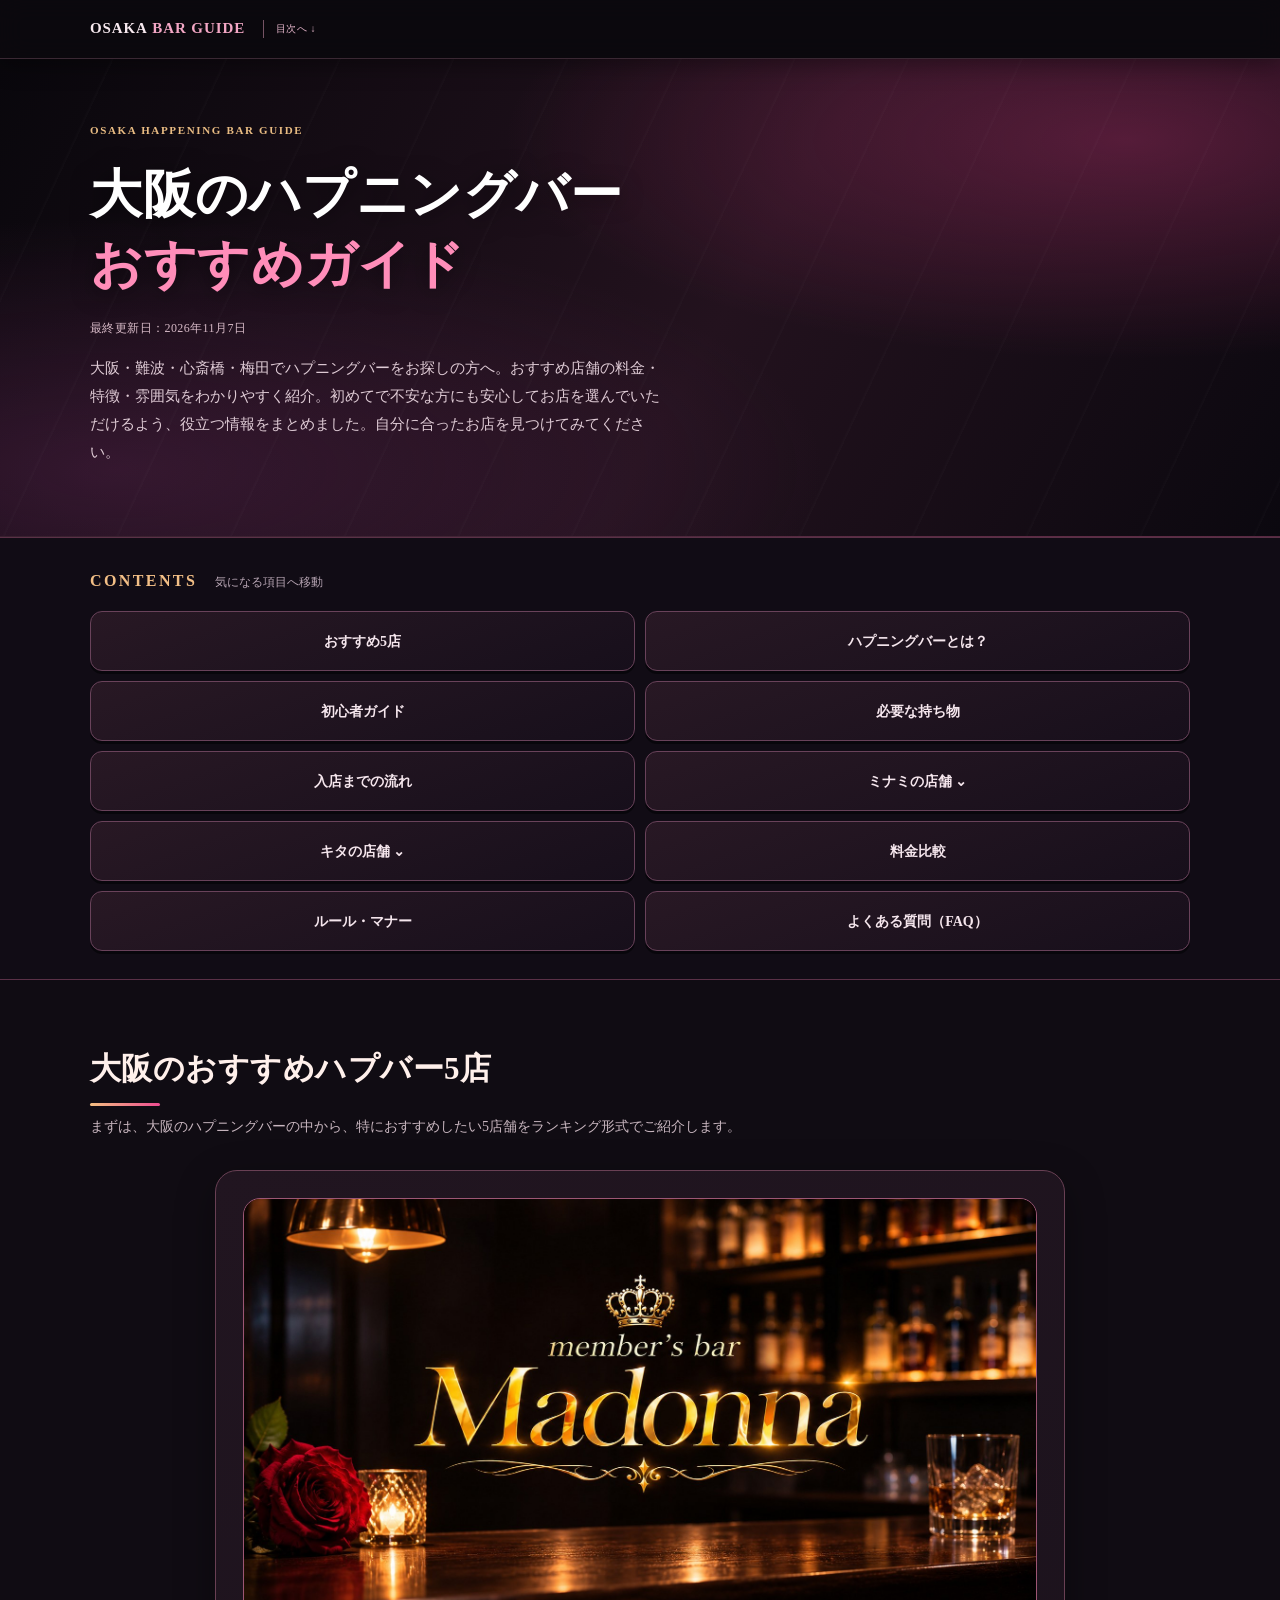
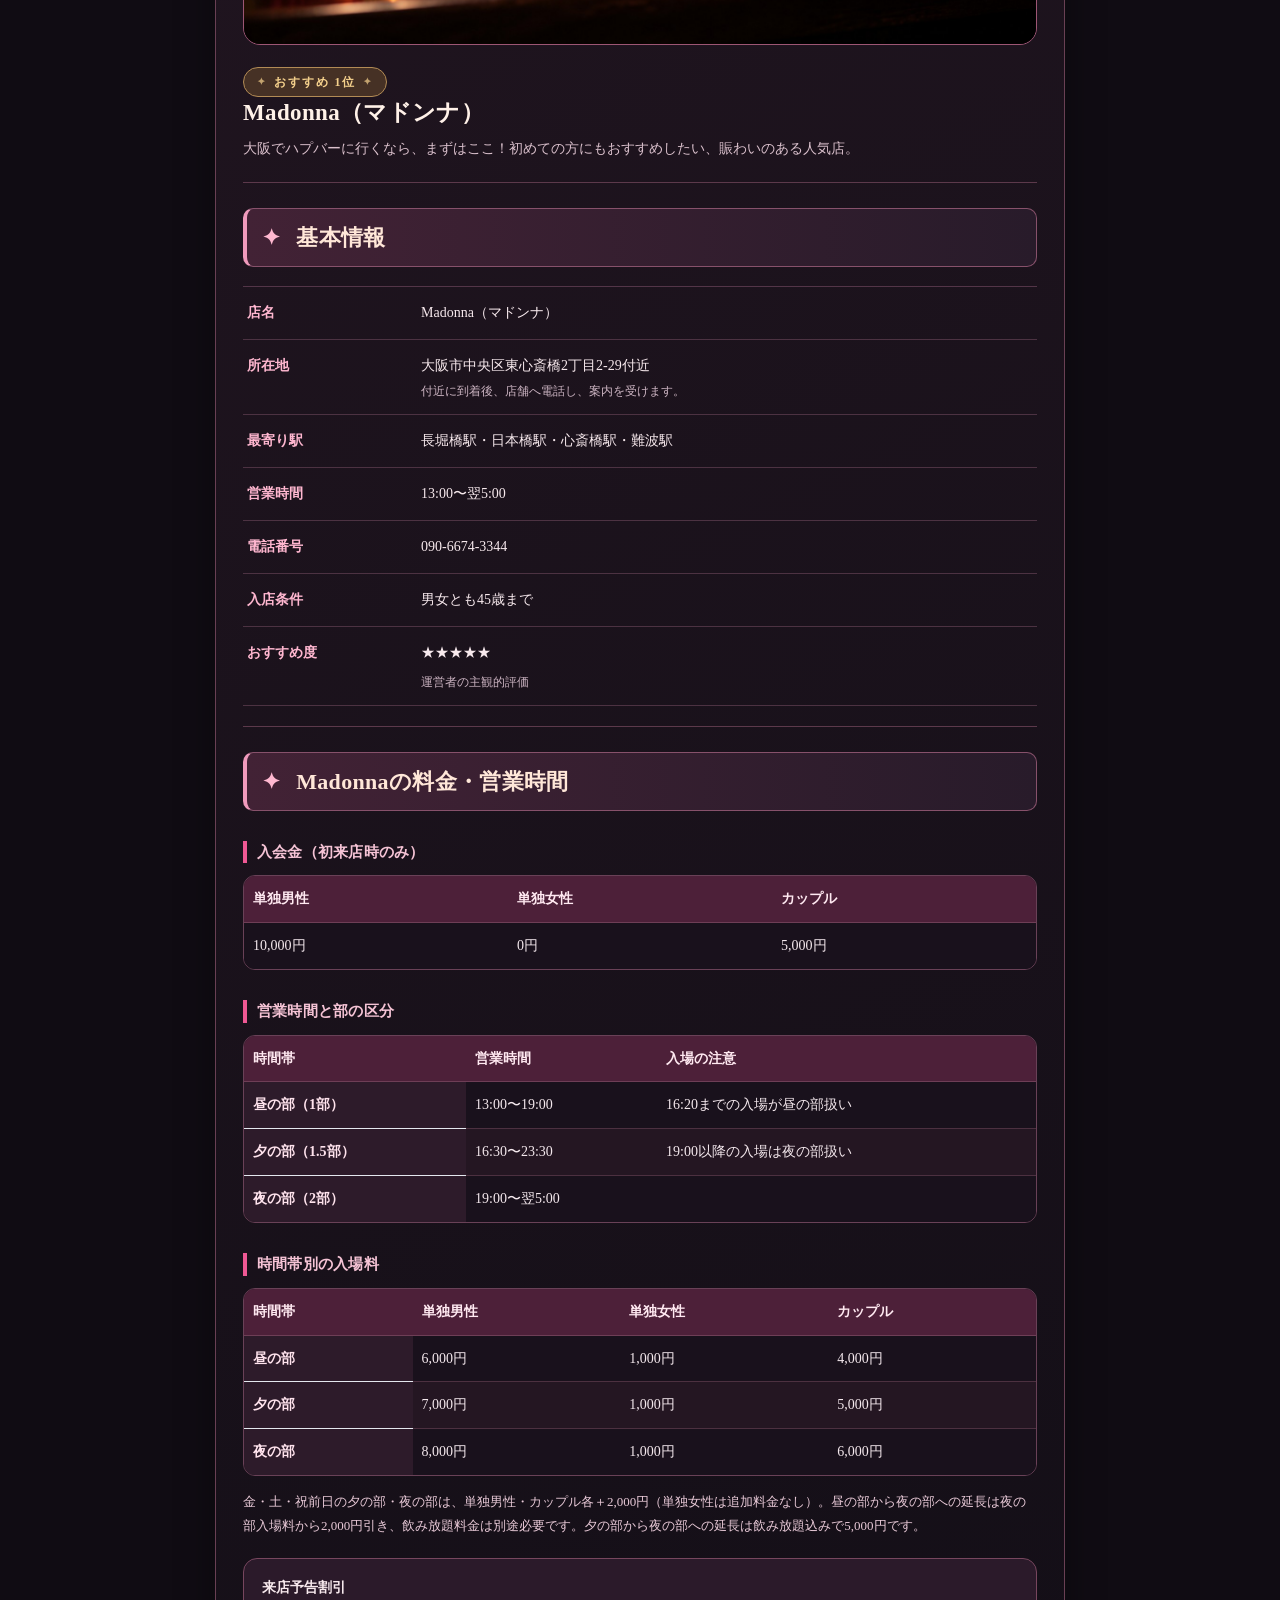
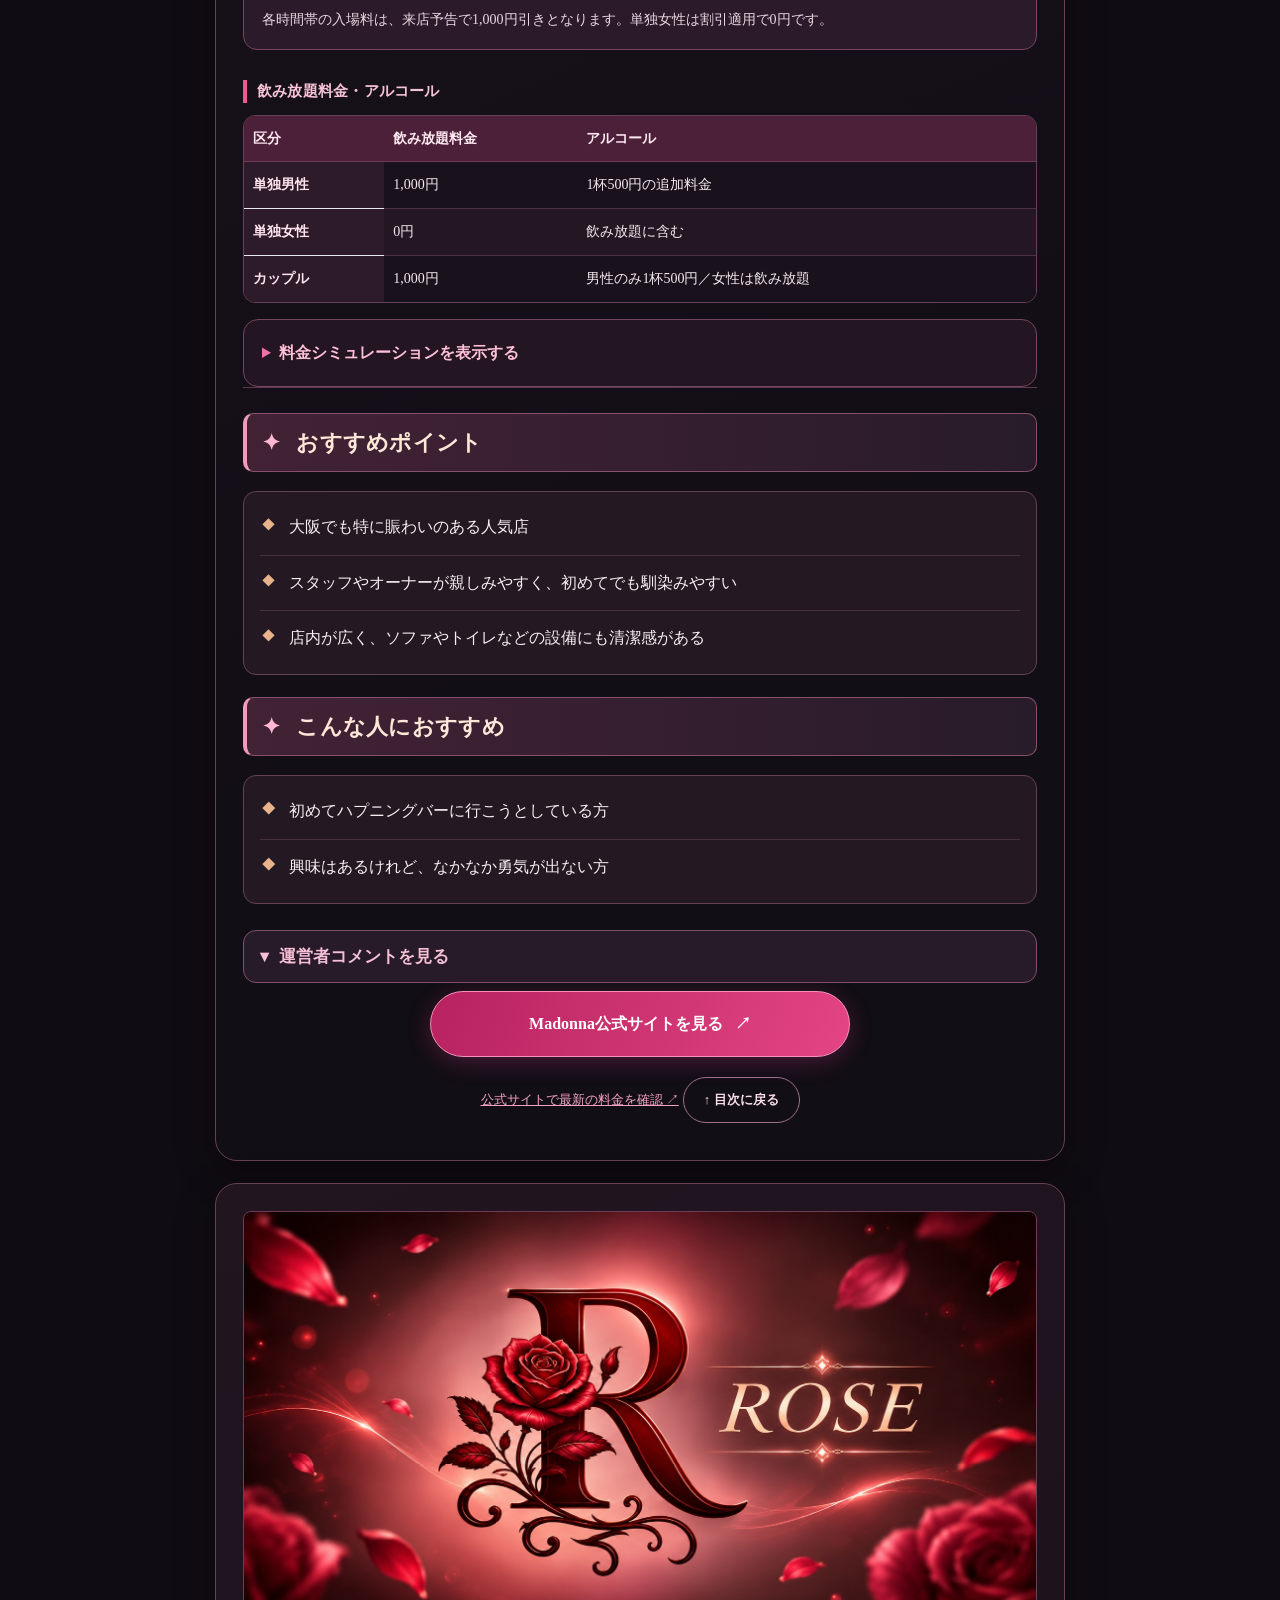
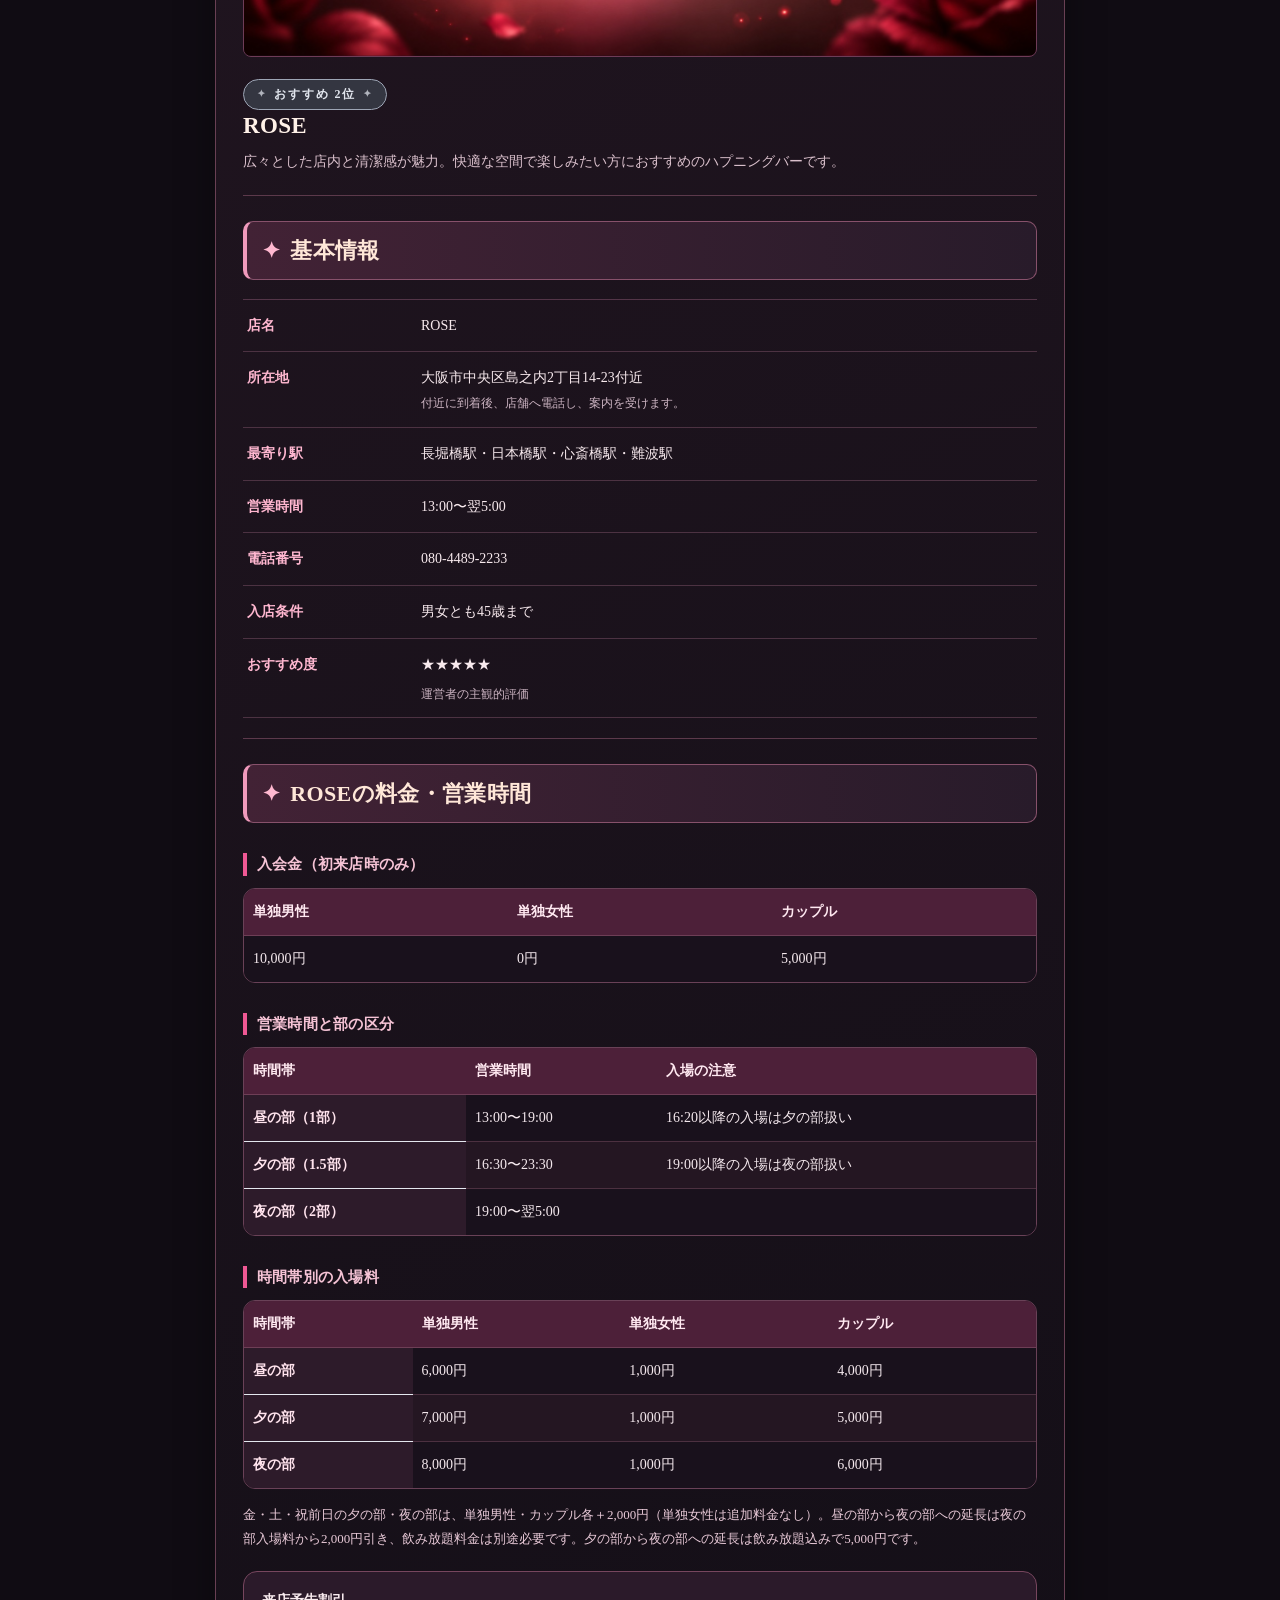
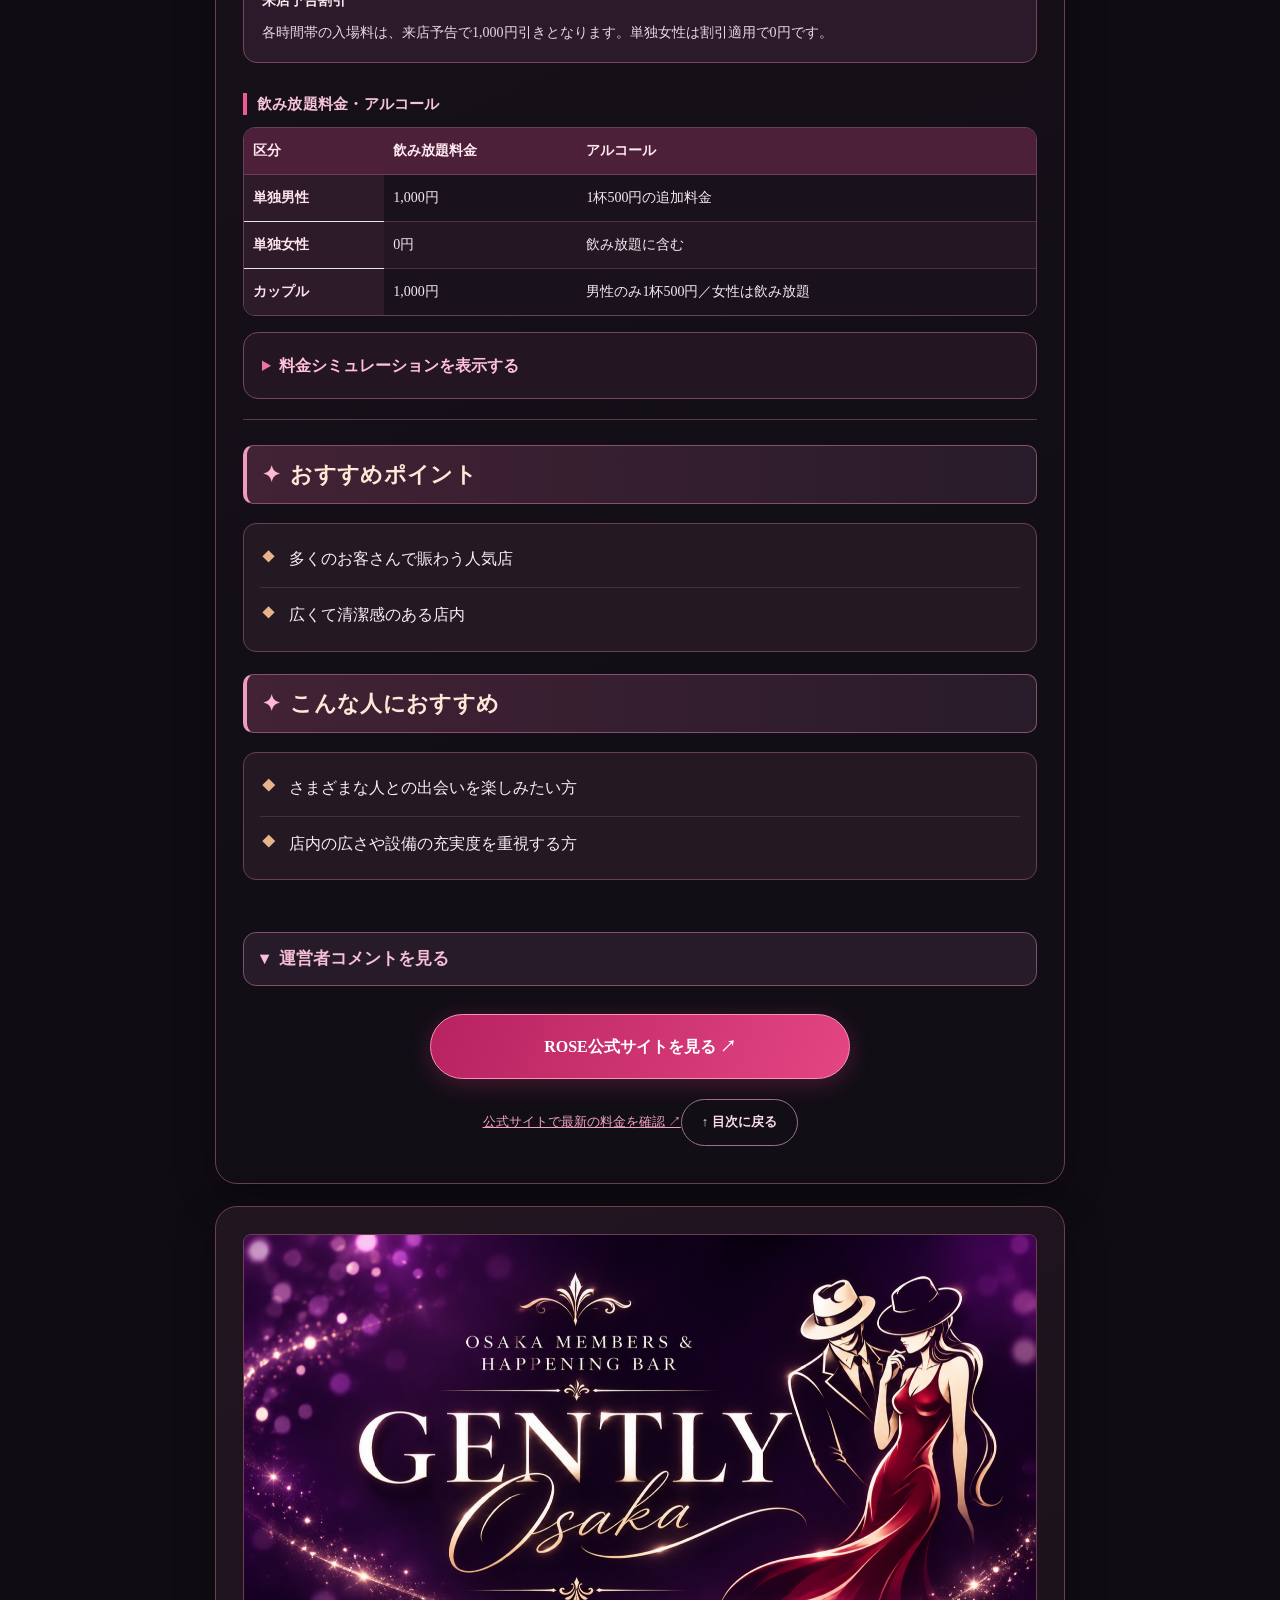
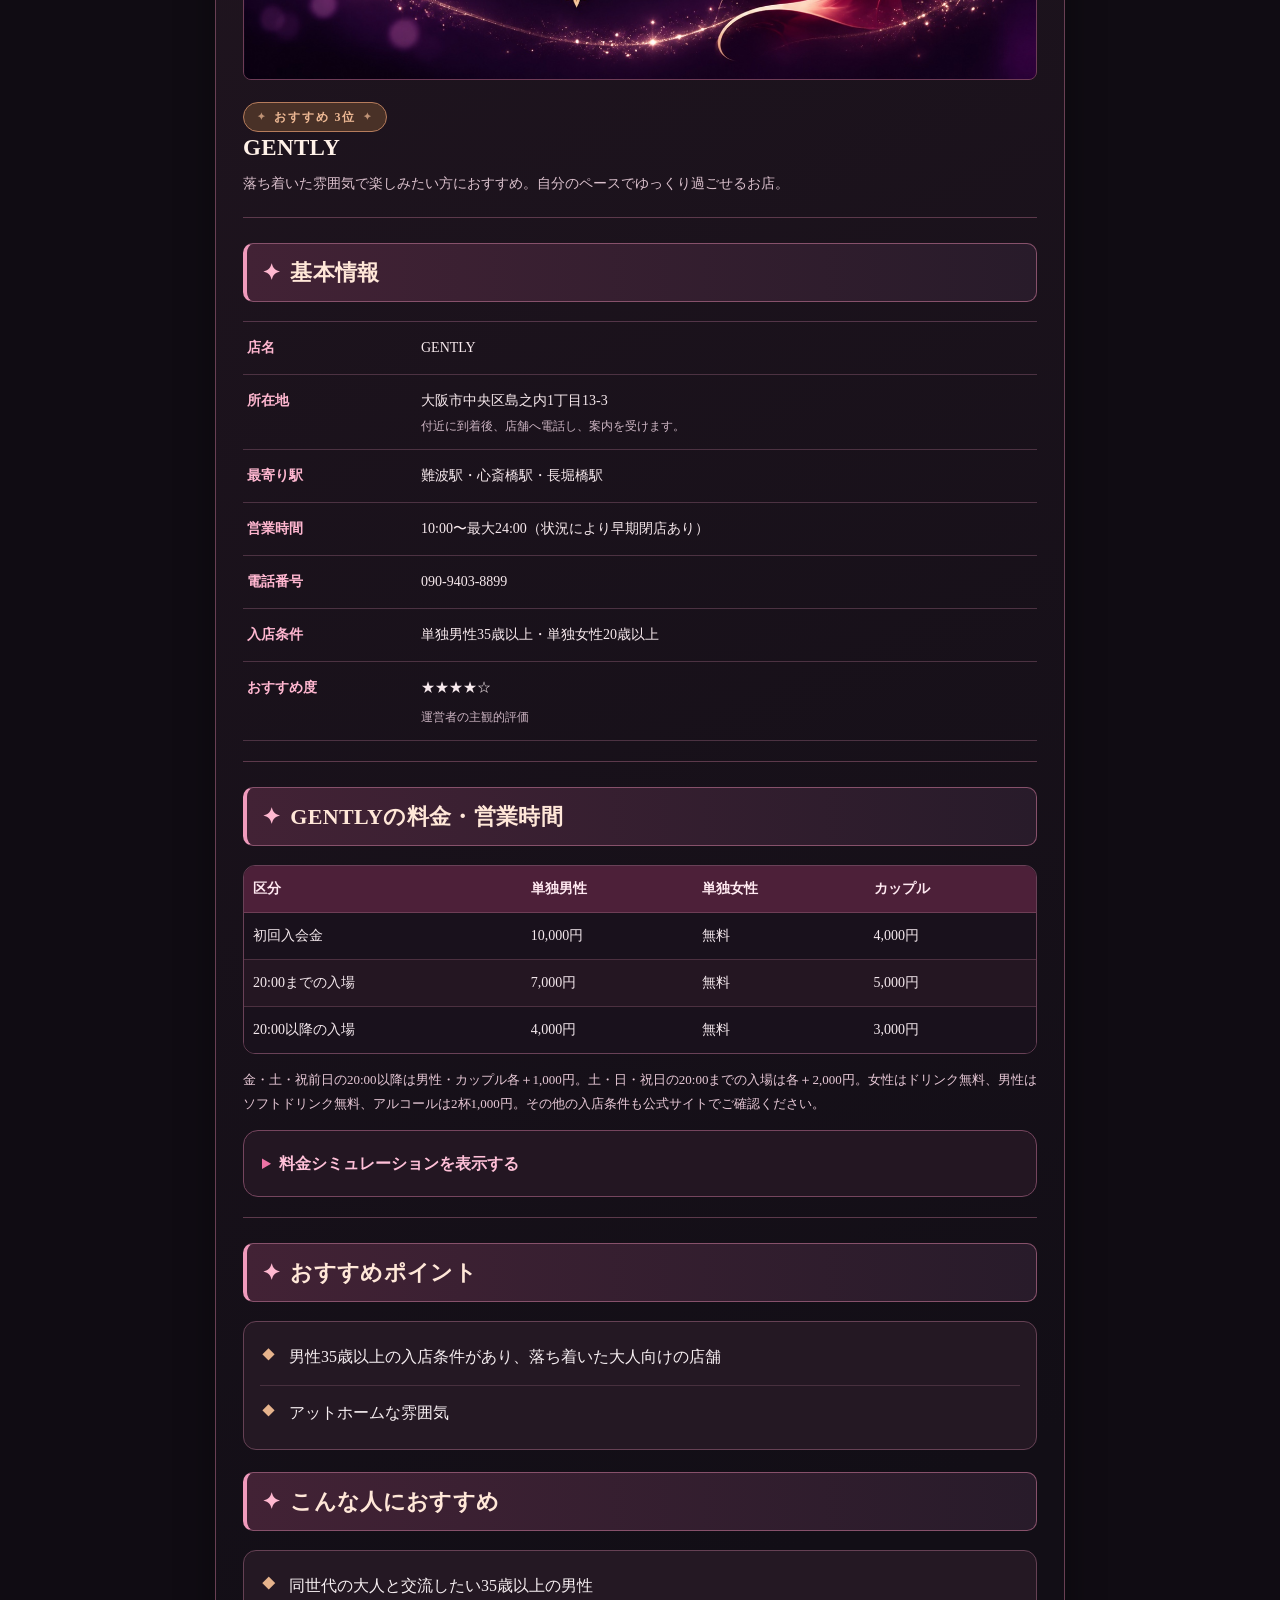
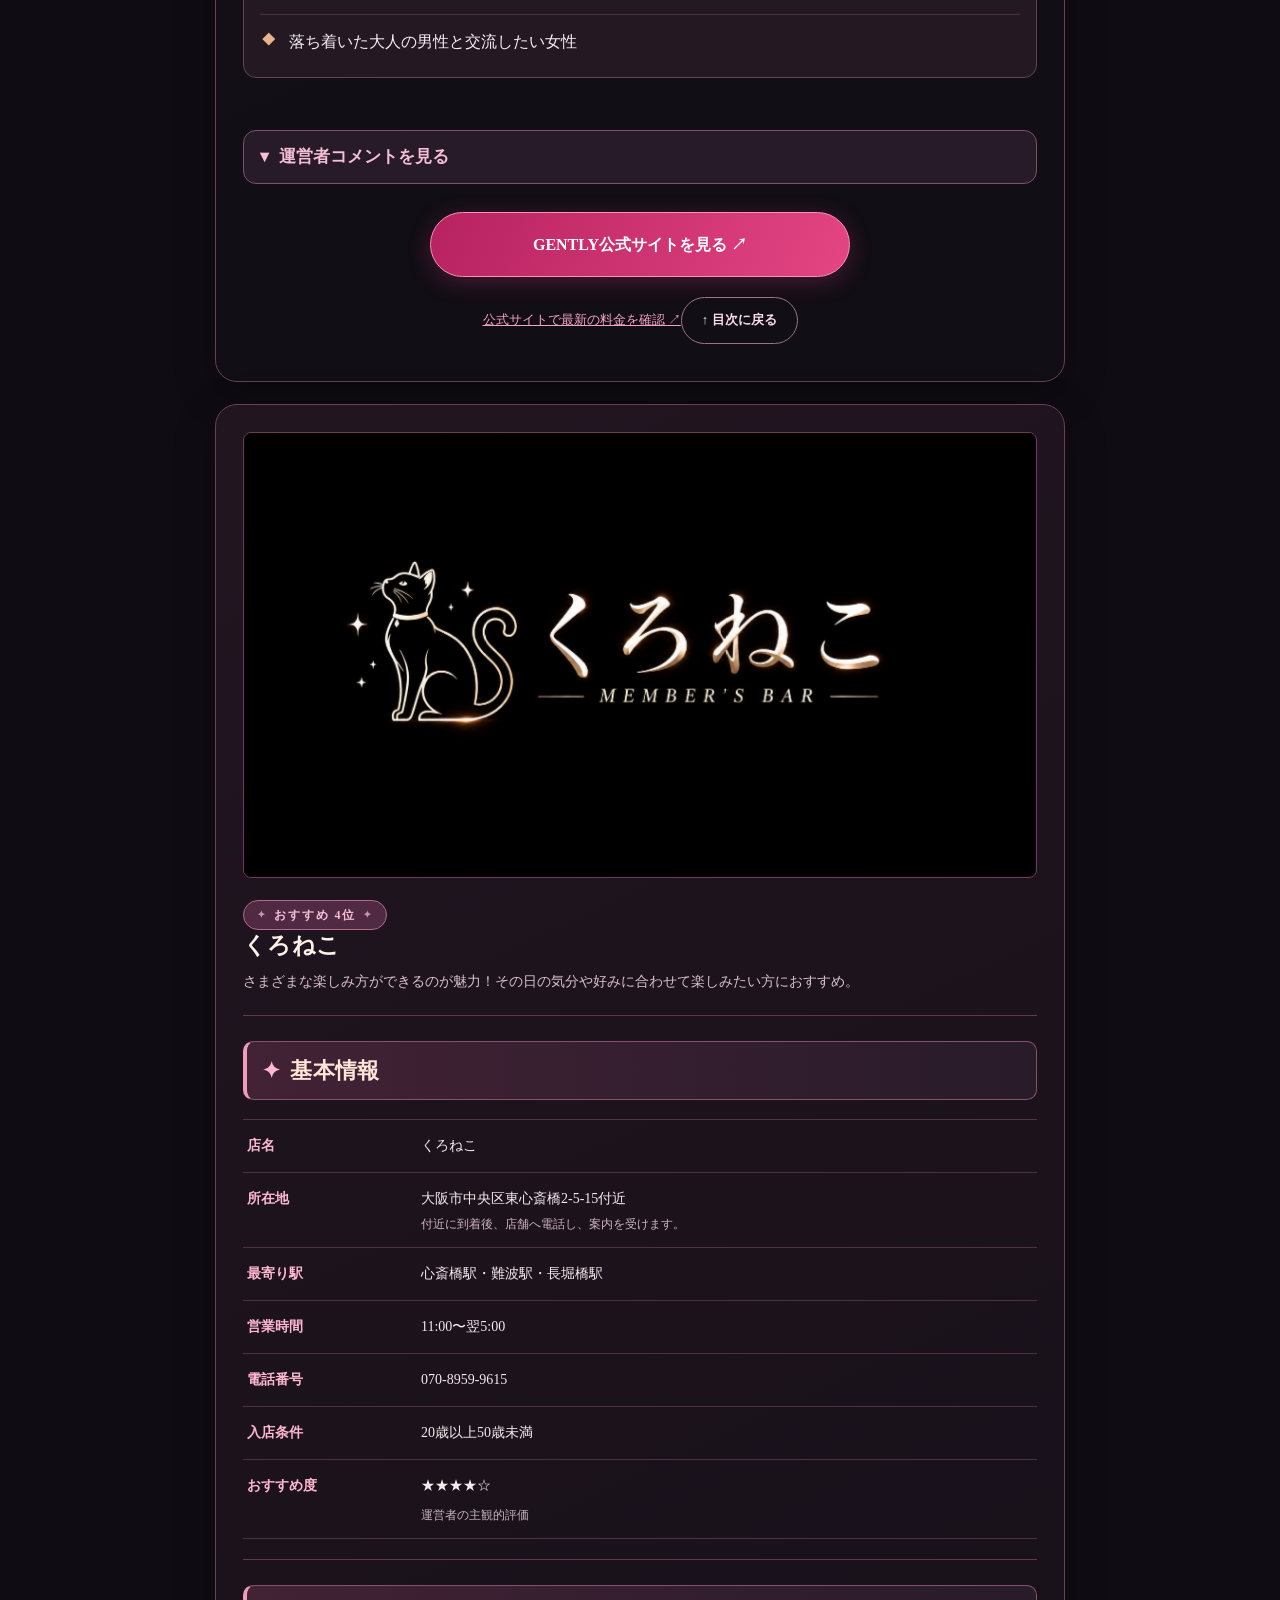
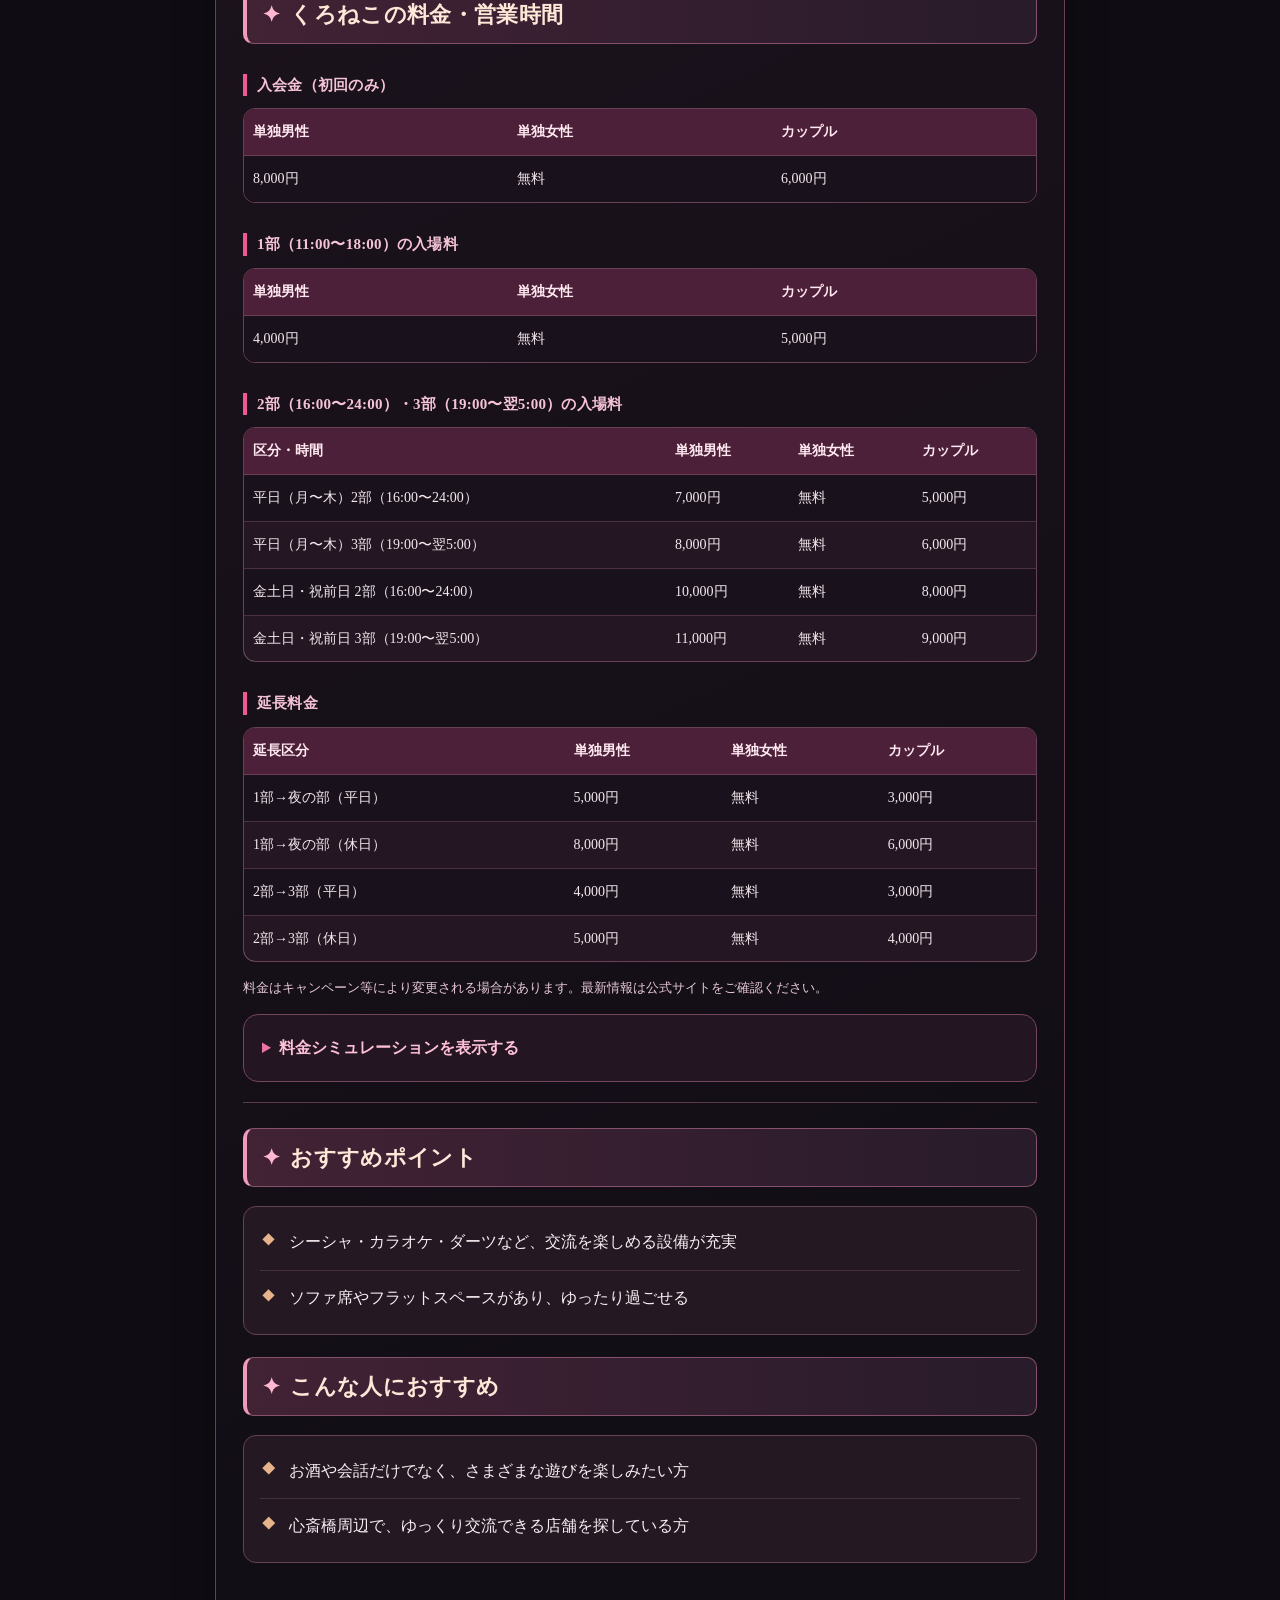
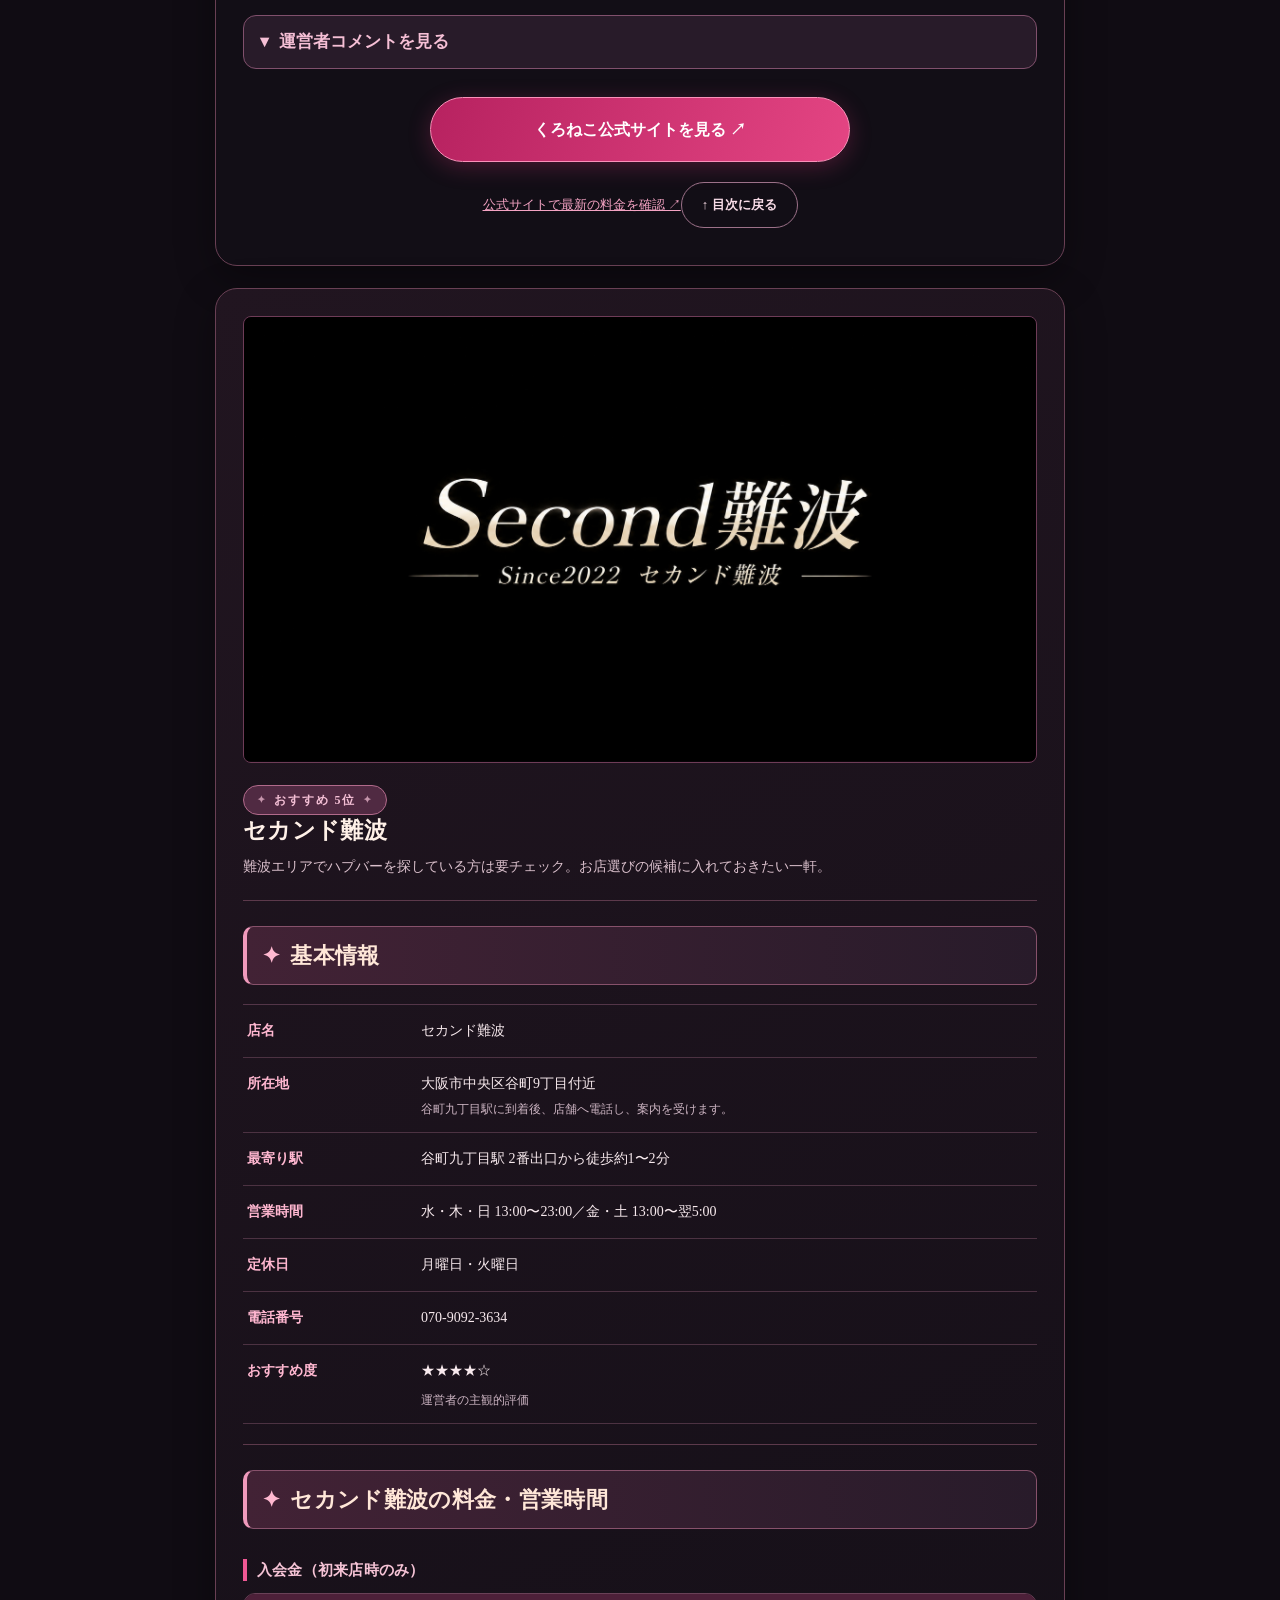
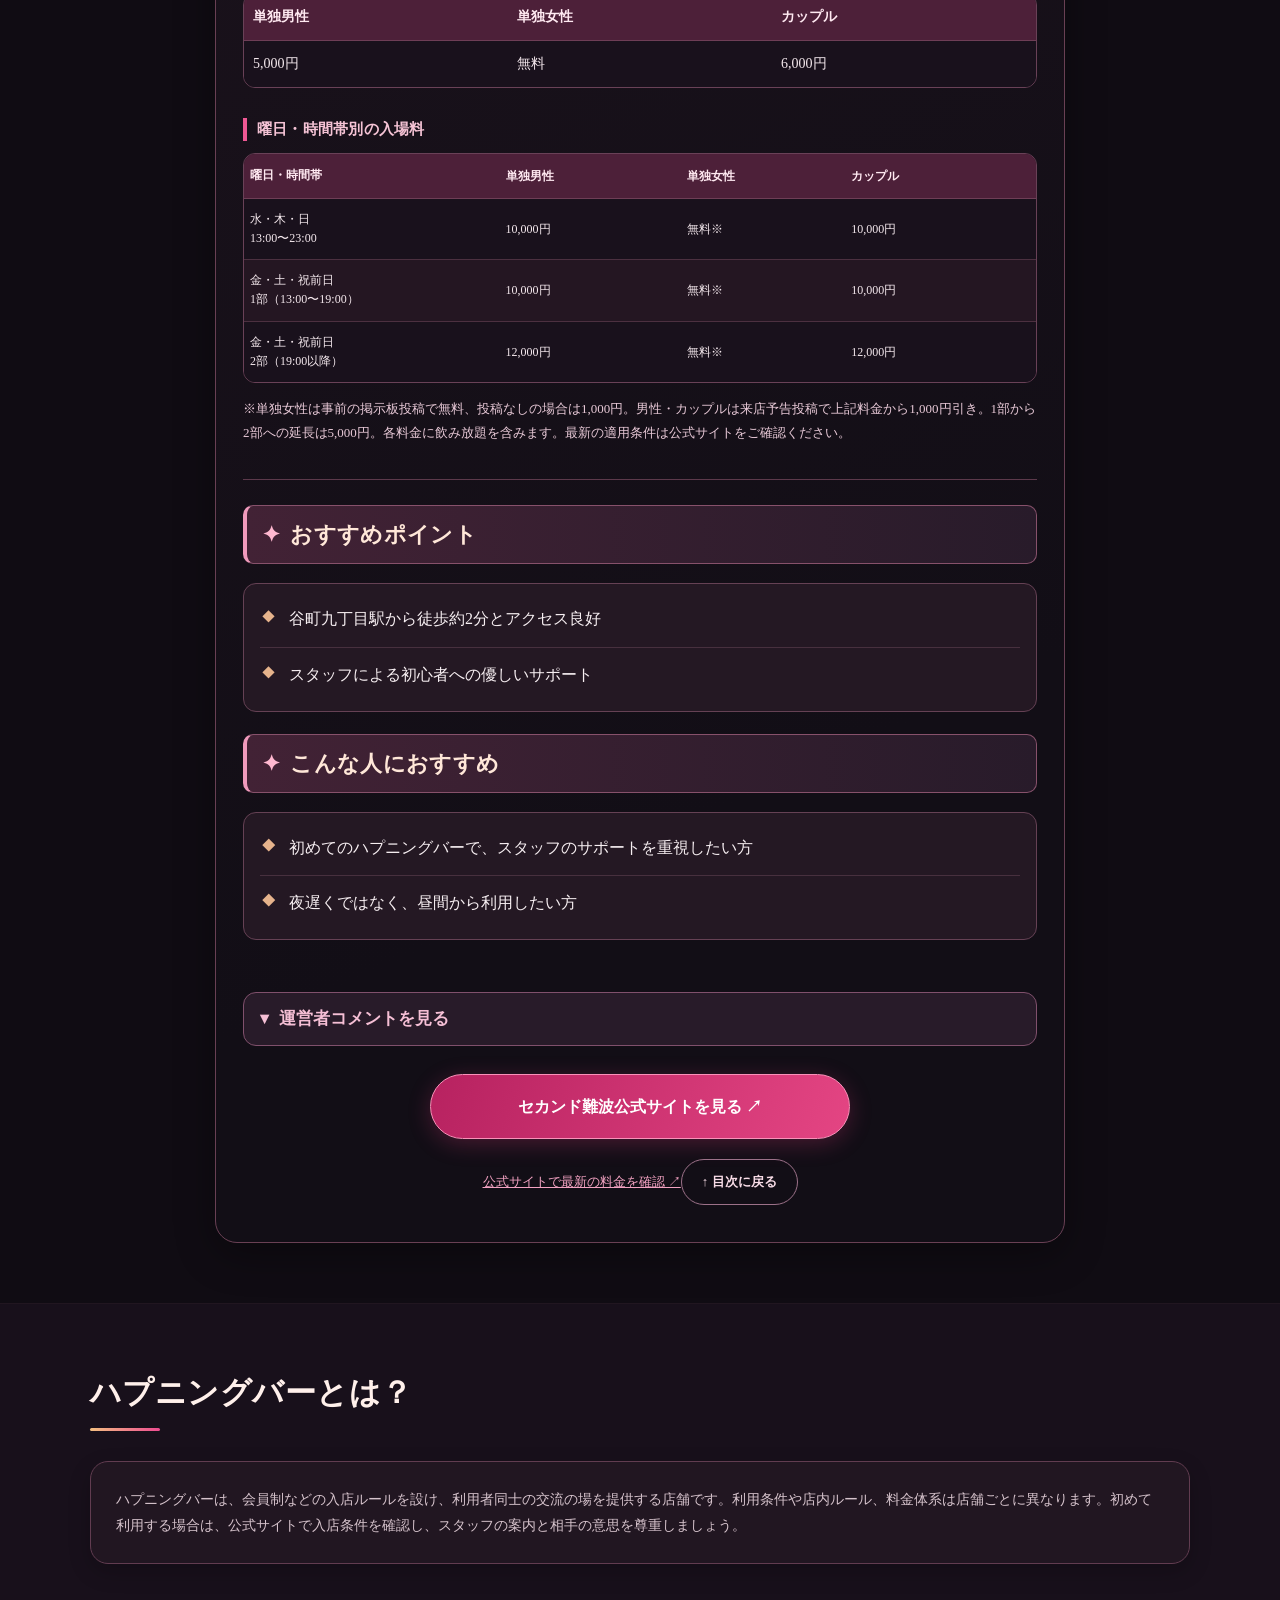
==== index.html @ e04f43cb "Add files via upload" ====
<!DOCTYPE html>

<html lang="ja">
<head>
<meta charset="utf-8"/>
<meta content="width=device-width, initial-scale=1" name="viewport"/>
<meta content="大阪のハプニングバーおすすめ5店を紹介。Madonna・ROSE・GENTLY・くろねこ・セカンド難波の公式サイト、料金・営業時間の確認方法を掲載。難波・心斎橋・梅田の店舗情報や初心者向けの入店手順・持ち物も解説します。" name="description"/>
<title>
大阪のハプニングバーおすすめ店舗｜料金・実体験・店舗一覧【難波・心斎橋・梅田】
</title>
<link href="style.css?v=20261107-photo-unified" rel="stylesheet"/>
<script type="application/ld+json">
{
  "@context": "https://schema.org",
  "@graph": [
    {
      "@type": "WebPage",
      "dateModified": "2026-11-07",
      "name": "大阪のハプニングバーおすすめ5店｜難波・心斎橋・梅田の料金・営業時間",
      "description": "大阪のハプニングバーおすすめ5店を紹介。Madonna・ROSE・GENTLY・くろねこ・セカンド難波の公式サイト、料金・営業時間の確認方法を掲載。難波・心斎橋・梅田の店舗情報や初心者向けの入店手順・持ち物も解説します。",
      "inLanguage": "ja"
    },
    {
      "@type": "ItemList",
      "name": "大阪のおすすめハプニングバー5店",
      "numberOfItems": 5,
      "itemListOrder": "https://schema.org/ItemListOrderAscending",
      "itemListElement": [
        {
          "@type": "ListItem",
          "position": 1,
          "name": "Madonna（マドンナ）"
        },
        {
          "@type": "ListItem",
          "position": 2,
          "name": "ROSE"
        },
        {
          "@type": "ListItem",
          "position": 3,
          "name": "GENTLY"
        },
        {
          "@type": "ListItem",
          "position": 4,
          "name": "くろねこ"
        },
        {
          "@type": "ListItem",
          "position": 5,
          "name": "セカンド難波"
        }
      ]
    }
  ]
}
</script>
</head>
<body>
<header class="header">
<div class="container header-inner">
<a aria-label="OSAKA BAR GUIDEの目次へ移動" class="logo" href="#contents">
     OSAKA
     <span>
      BAR GUIDE
     </span>
<span aria-hidden="true" class="logo-jump-hint">目次へ ↓</span>
</a>
</div>
</header>
<main id="top">
<section class="hero">
<div class="container hero-inner">
<div class="hero-copy">
<span class="eyebrow">
       OSAKA HAPPENING BAR GUIDE
      </span>
<h1>
       大阪のハプニングバー
       <br/>
<em>
        おすすめガイド
       </em>
</h1>
<p class="site-updated"><time datetime="2026-11-07">最終更新日：2026年11月7日</time></p>
<p>
       大阪・難波・心斎橋・梅田でハプニングバーをお探しの方へ。おすすめ店舗の料金・特徴・雰囲気をわかりやすく紹介。初めてで不安な方にも安心してお店を選んでいただけるよう、役立つ情報をまとめました。自分に合ったお店を見つけてみてください。
      </p>
</div>
</div>
</section>
<section aria-label="ページ内目次" class="toc-area" id="contents">
<div class="container">
<div class="toc-heading">
<b>
       CONTENTS
      </b>
<span>
       気になる項目へ移動
      </span>
</div>
<nav aria-label="ページ内の項目と店舗一覧" class="toc"><a href="#shops">おすすめ5店</a><a href="#about">ハプニングバーとは？</a><a href="#beginner">初心者ガイド</a><a href="#items">必要な持ち物</a><a href="#steps">入店までの流れ</a><details class="toc-dropdown"><summary>ミナミの店舗  ⌄</summary><div aria-label="minamiの店舗一覧" class="toc-submenu toc-submenu-minami"><a aria-label="大阪ミナミのMadonnaの店舗情報を開く" data-toc-shop="true" href="#minami-madonna"><span aria-hidden="true" class="toc-diamond">◆</span>Madonna（マドンナ）</a><a aria-label="大阪ミナミのROSEの店舗情報を開く" data-toc-shop="true" href="#minami-rose"><span aria-hidden="true" class="toc-diamond">◆</span>ROSE</a><a data-toc-shop="true" href="#minami-gently"><span aria-hidden="true" class="toc-diamond">◆</span>GENTLY</a><a data-toc-shop="true" href="#minami-kuroneko"><span aria-hidden="true" class="toc-diamond">◆</span>くろねこ</a><a data-toc-shop="true" href="#minami-second-namba"><span aria-hidden="true" class="toc-diamond">◆</span>セカンド難波</a><a data-toc-shop="true" href="#minami-secret"><span aria-hidden="true" class="toc-diamond">◆</span>SECRET</a><a data-toc-shop="true" href="#minami-esz"><span aria-hidden="true" class="toc-diamond">◆</span>ESZ</a><a data-toc-shop="true" href="#minami-cross-owl"><span aria-hidden="true" class="toc-diamond">◆</span>CROSS OWL</a><a data-toc-shop="true" href="#minami-rosier"><span aria-hidden="true" class="toc-diamond">◆</span>Rosier（ロジェ）</a><a data-toc-shop="true" href="#minami-voile"><span aria-hidden="true" class="toc-diamond">◆</span>サロンVoile（ヴェール）</a><a data-toc-shop="true" href="#minami-red-dragon"><span aria-hidden="true" class="toc-diamond">◆</span>RED DRAGON 本店</a><a data-toc-shop="true" href="#minami-romantic"><span aria-hidden="true" class="toc-diamond">◆</span>ROMANTIC（ロマンティック）</a><a data-toc-shop="true" href="#minami-red-revolution"><span aria-hidden="true" class="toc-diamond">◆</span>RED REVOLUTION</a><a data-toc-shop="true" href="#minami-perv"><span aria-hidden="true" class="toc-diamond">◆</span>Perv（パフ）</a><a data-toc-shop="true" href="#minami-datura-eden"><span aria-hidden="true" class="toc-diamond">◆</span>ダチュラエデン</a><a data-toc-shop="true" href="#minami-melinda"><span aria-hidden="true" class="toc-diamond">◆</span>XOXO Melinda（メリンダ）</a></div></details><details class="toc-dropdown"><summary>キタの店舗  ⌄</summary><div aria-label="kitaの店舗一覧" class="toc-submenu toc-submenu-kita"><a data-toc-shop="true" href="#kita-red-dragon"><span aria-hidden="true" class="toc-diamond">◆</span>レッドドラゴン梅田</a><a data-toc-shop="true" href="#kita-dears"><span aria-hidden="true" class="toc-diamond">◆</span>Dears（ディアーズ）</a></div></details><a href="#prices">料金比較</a><a href="#rules">ルール・マナー</a><a href="#faq">よくある質問（FAQ）</a></nav>
</div>
</section>
<section class="section" id="shops">
<div class="container">
<div class="section-heading">
<h2>
       大阪のおすすめハプバー5店
      </h2>
<p>
       まずは、大阪のハプニングバーの中から、特におすすめしたい5店舗をランキング形式でご紹介します。
      </p>
</div>
<div class="night-guide">
<div class="shop-cards">
<article class="shop-card" id="madonna">
<div class="shop-photo">
<img alt="Madonna（マドンナ）のイメージ画像" loading="lazy" src="image/madonna.jpg"/>
</div>
<div class="shop-heading">
<span class="shop-number rank-sparkle rank-gold"><span aria-hidden="true" class="rank-star rank-star-left">✦</span>おすすめ 1位<span aria-hidden="true" class="rank-star rank-star-right">✦</span></span>
<h3 class="shop-name">
          Madonna（マドンナ）
         </h3>
<p class="shop-lead">
          大阪でハプバーに行くなら、まずはここ！初めての方にもおすすめしたい、賑わいのある人気店。
         </p>
</div>
<section class="shop-section" id="madonna-info">
<h4 class="shop-section-heading">
          基本情報
         </h4>
<dl class="facts">
<div>
<dt>
            店名
           </dt>
<dd>
            Madonna（マドンナ）
           </dd>
</div>
<div>
<dt>
            所在地
           </dt>
<dd>
            大阪市中央区東心斎橋2丁目2-29付近
            
<small class="address-note">付近に到着後、店舗へ電話し、案内を受けます。</small></dd>
</div>
<div>
<dt>
            最寄り駅
           </dt>
<dd>
            長堀橋駅・日本橋駅・心斎橋駅・難波駅
           </dd>
</div>
<div>
<dt>
            営業時間
           </dt>
<dd>
            13:00〜翌5:00
           </dd>
</div>
<div>
<dt>
            電話番号
           </dt>
<dd>
            090-6674-3344
           </dd>
</div>
<div><dt>入店条件</dt><dd>男女とも45歳まで</dd></div><div>
<dt>
            おすすめ度
           </dt>
<dd>
<span aria-label="5点満点中5点" class="stars">
             ★★★★★
            </span>
<small class="rating-caption">
             運営者の主観的評価
            </small>
</dd>
</div>
</dl>
</section>
<section class="shop-section" id="madonna-price">
<h4 class="shop-section-heading">
          Madonnaの料金・営業時間
         </h4>
<h5>
          入会金（初来店時のみ）
         </h5>
<div class="price-table-wrap">
<table class="price-table">
<thead>
<tr>
<th>
              単独男性
             </th>
<th>
              単独女性
             </th>
<th>
              カップル
             </th>
</tr>
</thead>
<tbody>
<tr>
<td>
              10,000円
             </td>
<td>
              0円
             </td>
<td>
              5,000円
             </td>
</tr>
</tbody>
</table>
</div>
<h5>
          営業時間と部の区分
         </h5>
<div class="price-table-wrap">
<table class="price-table">
<thead>
<tr>
<th>
              時間帯
             </th>
<th>
              営業時間
             </th>
<th>
              入場の注意
             </th>
</tr>
</thead>
<tbody>
<tr>
<th>
              昼の部（1部）
             </th>
<td>
              13:00〜19:00
             </td>
<td>
              16:20までの入場が昼の部扱い
             </td>
</tr>
<tr>
<th>
              夕の部（1.5部）
             </th>
<td>
              16:30〜23:30
             </td>
<td>
              19:00以降の入場は夜の部扱い
             </td>
</tr>
<tr>
<th>
              夜の部（2部）
             </th>
<td>
              19:00〜翌5:00
             </td>
<td>
</td>
</tr>
</tbody>
</table>
</div>
<h5>
          時間帯別の入場料
         </h5>
<div class="price-table-wrap">
<table class="price-table">
<thead>
<tr>
<th>
              時間帯
             </th>
<th>
              単独男性
             </th>
<th>
              単独女性
             </th>
<th>
              カップル
             </th>
</tr>
</thead>
<tbody>
<tr>
<th>
              昼の部
             </th>
<td>
              6,000円
             </td>
<td>
              1,000円
             </td>
<td>
              4,000円
             </td>
</tr>
<tr>
<th>
              夕の部
             </th>
<td>
              7,000円
             </td>
<td>
              1,000円
             </td>
<td>
              5,000円
             </td>
</tr>
<tr>
<th>
              夜の部
             </th>
<td>
              8,000円
             </td>
<td>
              1,000円
             </td>
<td>
              6,000円
             </td>
</tr>
</tbody>
</table>
</div>
<p class="shop-detail-note extra-fee-note">金・土・祝前日の夕の部・夜の部は、単独男性・カップル各＋2,000円（単独女性は追加料金なし）。昼の部から夜の部への延長は夜の部入場料から2,000円引き、飲み放題料金は別途必要です。夕の部から夜の部への延長は飲み放題込みで5,000円です。</p><div class="price-note">
<strong>
           来店予告割引
          </strong>
<p>
           各時間帯の入場料は、来店予告で1,000円引きとなります。単独女性は割引適用で0円です。
          </p>
</div>
<h5>
          飲み放題料金・アルコール
         </h5>
<div class="price-table-wrap">
<table class="price-table">
<thead>
<tr>
<th>
              区分
             </th>
<th>
              飲み放題料金
             </th>
<th>
              アルコール
             </th>
</tr>
</thead>
<tbody>
<tr>
<th>
              単独男性
             </th>
<td>
              1,000円
             </td>
<td>
              1杯500円の追加料金
             </td>
</tr>
<tr>
<th>
              単独女性
             </th>
<td>
              0円
             </td>
<td>
              飲み放題に含む
             </td>
</tr>
<tr>
<th>
              カップル
             </th>
<td>
              1,000円
             </td>
<td>
              男性のみ1杯500円／女性は飲み放題
             </td>
</tr>
</tbody>
</table>
</div>
<details class="sim-toggle">
<summary>
           料金シミュレーションを表示する
          </summary>
<div class="price-note">
<h4 class="simulation-title">
            料金シミュレーション
           </h4>
<div class="simulation-case">
<p class="simulation-heading">
             ① 新規の単独男性が水曜日（平日）の夕の部を利用する場合
            </p>
<p class="simulation-condition">
             来店予告あり・アルコールなし
            </p>
<div class="simulation-breakdown">
<p>
              入会金：10,000円
             </p>
<p>
              入場料（割引後）：6,000円
             </p>
<p>
              ソフトドリンク飲み放題：1,000円
             </p>
</div>
<p class="simulation-total">
             合計：
             <strong>
              17,000円
             </strong>
</p>
</div>
<div class="simulation-case">
<p class="simulation-heading">
             ② 会員(2回目以降来店)の単独男性が土曜日の夜の部を利用する場合
            </p>
<p class="simulation-condition">
             来店予告あり・アルコール2杯注文
            </p>
<div class="simulation-breakdown">
<p>
              入会金：なし
             </p>
<p>
              入場料（割引後）：7,000円
             </p>
<p>
              休日料金：2,000円
             </p>
<p>
              ソフトドリンク飲み放題：1,000円
             </p>
<p>
              アルコール2杯：1,000円
             </p>
</div>
<p class="simulation-total">
             合計：
             <strong>
              11,000円
             </strong>
</p>
</div>
<p class="simulation-disclaimer">
            ※上記は記載条件で利用した場合の料金目安です。
    実際の料金はキャンペーン等によって異なる場合があります。
           </p>
</div>
</details>
<section class="shop-section" id="madonna-review">
<h4 class="shop-section-heading">
           おすすめポイント
          </h4>
<ul class="detail-list feature-diamond-list">
<li>
            大阪でも特に賑わいのある人気店
           </li>
<li>
            スタッフやオーナーが親しみやすく、初めてでも馴染みやすい
           </li>
<li>
            店内が広く、ソファやトイレなどの設備にも清潔感がある
           </li>
</ul>
<h4 class="shop-section-heading">
           こんな人におすすめ
          </h4>
<ul class="detail-list audience-diamond-list">
<li>
            初めてハプニングバーに行こうとしている方
           </li>
<li>
            興味はあるけれど、なかなか勇気が出ない方
           </li>
</ul>
</section>
<section class="operator-comment-section">
<details class="operator-comment-toggle">
<summary>運営者コメントを見る</summary>
<div class="operator-comment-content">
<p>結論から言うと、個人的に一番おすすめしたいお店です。私自身も何度も足を運んでいる、大好きなお店です。</p>
<p>Madonnaの一番の魅力は、何といっても居心地の良さだと思います。</p>
<p>ハプニングバーと聞くと、少し怖かったり、常に刺激的な雰囲気だったりするイメージを持つ方もいるかもしれません。</p>
<p>しかし、Madonnaは良い意味で「ハプニングバーらしくない」お店だと感じています。</p>
<p>何かをしなければいけないという雰囲気はなく、普通のバーのようにお酒や会話を楽しむだけでも十分に楽しく過ごせます。</p>
<p>スタッフさんはもちろん、お客さんにも優しい方が多い印象です。初めての方にも自然と話しかけてくれる方がいて、一人でも楽しみやすいと思います。</p>
<p>また、店内は広く、ソファやトイレなどの設備も綺麗で、清潔感があります。</p>
<p>時間帯によって雰囲気が変わるのも特徴で、平日のお昼は比較的落ち着いていることが多く、週末など人が集まる時間帯には賑やかな雰囲気を楽しめます。</p>
<p>イベントも豊富で、私自身、実際に参加して楽しかった企画がたくさんあります。お客さんを楽しませようとするオーナーさんやスタッフさんの姿勢も、このお店が好きな理由の一つです。</p>
<p>料金体系もわかりやすく、来店予告による割引などが用意されているのも嬉しいポイントです。</p>
<hr style="border:0; border-top:1px solid currentColor; opacity:.35; width:100%; margin:1.8em 0;"/>
<p><strong>初めて行こうか迷っている方へ。</strong></p>
<p>実は、私が初めて訪れたハプニングバーもMadonnaでした。</p>
<p>初めて行ったときはとても緊張して、お店の近くまで来たのに電話をかける勇気が出ず、住所の周辺をうろうろしていたのを覚えています（笑）。</p>
<p>それでも、一度足を運んでみると、想像していたよりも居心地が良く、今では何度も通うほどお気に入りのお店になりました。</p>
<p>最初の一歩は勇気がいるかもしれませんが、興味がある方にはぜひ一度足を運んでみてほしいと思います。</p>
<p>長くなってしまいましたが、とにかく自信を持っておすすめしたいお店です。</p>
</div>
</details></section><div class="shop-actions">
<a class="official-button" href="https://club-madonna.jp/" rel="noopener noreferrer" target="_blank">
           Madonna公式サイトを見る
           <span aria-hidden="true">
            ↗
           </span>
</a><a class="sub-link" href="https://www.club-madonna.jp/charge" rel="noopener noreferrer" target="_blank">公式サイトで最新の料金を確認 ↗</a>
<a class="back-to-list" href="#contents">↑ 目次に戻る</a></div>
</section>
</article>
<article class="shop-card" id="shop-2"><div class="shop-photo-placeholder"><img alt="ROSEの店舗写真" loading="lazy" onerror="this.hidden=true" src="image/rose.jpg"/><span>店舗写真 02</span></div>
<div class="shop-heading"><span class="shop-number rank-sparkle rank-silver"><span aria-hidden="true" class="rank-star rank-star-left">✦</span>おすすめ 2位<span aria-hidden="true" class="rank-star rank-star-right">✦</span></span><h3 class="shop-name">ROSE</h3><p class="shop-lead">
          広々とした店内と清潔感が魅力。快適な空間で楽しみたい方におすすめのハプニングバーです。
         </p></div>
<section class="shop-section"><h4 class="shop-section-heading">基本情報</h4><dl class="facts"><div><dt>店名</dt><dd>ROSE</dd></div><div><dt>所在地</dt><dd>大阪市中央区島之内2丁目14-23付近<small class="address-note">付近に到着後、店舗へ電話し、案内を受けます。</small></dd></div><div><dt>最寄り駅</dt><dd>長堀橋駅・日本橋駅・心斎橋駅・難波駅</dd></div><div><dt>営業時間</dt><dd>13:00〜翌5:00</dd></div><div><dt>電話番号</dt><dd><a href="tel:08044892233">080-4489-2233</a></dd></div><div><dt>入店条件</dt><dd>男女とも45歳まで</dd></div><div><dt>おすすめ度</dt><dd><span aria-label="5点満点中5点" class="stars">★★★★★</span><small class="rating-caption">運営者の主観的評価</small></dd></div></dl></section><section class="shop-section">
<h4 class="shop-section-heading">ROSEの料金・営業時間</h4>
<h5>
          入会金（初来店時のみ）
         </h5>
<div class="price-table-wrap">
<table class="price-table">
<thead>
<tr>
<th>
              単独男性
             </th>
<th>
              単独女性
             </th>
<th>
              カップル
             </th>
</tr>
</thead>
<tbody>
<tr>
<td>
              10,000円
             </td>
<td>
              0円
             </td>
<td>
              5,000円
             </td>
</tr>
</tbody>
</table>
</div>
<h5>
          営業時間と部の区分
         </h5>
<div class="price-table-wrap">
<table class="price-table">
<thead>
<tr>
<th>
              時間帯
             </th>
<th>
              営業時間
             </th>
<th>
              入場の注意
             </th>
</tr>
</thead>
<tbody>
<tr>
<th>
              昼の部（1部）
             </th>
<td>13:00〜19:00</td>
<td>16:20以降の入場は夕の部扱い</td>
</tr>
<tr>
<th>
              夕の部（1.5部）
             </th>
<td>16:30〜23:30</td>
<td>19:00以降の入場は夜の部扱い</td>
</tr>
<tr>
<th>
              夜の部（2部）
             </th>
<td>19:00〜翌5:00</td>
<td>
</td>
</tr>
</tbody>
</table>
</div>
<h5>
          時間帯別の入場料
         </h5>
<div class="price-table-wrap">
<table class="price-table">
<thead>
<tr>
<th>
              時間帯
             </th>
<th>
              単独男性
             </th>
<th>
              単独女性
             </th>
<th>
              カップル
             </th>
</tr>
</thead>
<tbody>
<tr>
<th>
              昼の部
             </th>
<td>
              6,000円
             </td>
<td>
              1,000円
             </td>
<td>
              4,000円
             </td>
</tr>
<tr>
<th>
              夕の部
             </th>
<td>
              7,000円
             </td>
<td>
              1,000円
             </td>
<td>
              5,000円
             </td>
</tr>
<tr>
<th>
              夜の部
             </th>
<td>
              8,000円
             </td>
<td>
              1,000円
             </td>
<td>
              6,000円
             </td>
</tr>
</tbody>
</table>
</div>
<p class="shop-detail-note extra-fee-note">金・土・祝前日の夕の部・夜の部は、単独男性・カップル各＋2,000円（単独女性は追加料金なし）。昼の部から夜の部への延長は夜の部入場料から2,000円引き、飲み放題料金は別途必要です。夕の部から夜の部への延長は飲み放題込みで5,000円です。</p><div class="price-note">
<strong>
           来店予告割引
          </strong>
<p>
           各時間帯の入場料は、来店予告で1,000円引きとなります。単独女性は割引適用で0円です。
          </p>
</div>
<h5>
          飲み放題料金・アルコール
         </h5>
<div class="price-table-wrap">
<table class="price-table">
<thead>
<tr>
<th>
              区分
             </th>
<th>
              飲み放題料金
             </th>
<th>
              アルコール
             </th>
</tr>
</thead>
<tbody>
<tr>
<th>
              単独男性
             </th>
<td>
              1,000円
             </td>
<td>
              1杯500円の追加料金
             </td>
</tr>
<tr>
<th>
              単独女性
             </th>
<td>
              0円
             </td>
<td>
              飲み放題に含む
             </td>
</tr>
<tr>
<th>
              カップル
             </th>
<td>
              1,000円
             </td>
<td>
              男性のみ1杯500円／女性は飲み放題
             </td>
</tr>
</tbody>
</table>
</div>
<details class="sim-toggle">
<summary>
           料金シミュレーションを表示する
          </summary>
<div class="price-note">
<div class="simulation-case">
<p class="simulation-heading">
             ① 新規の単独男性が水曜日（平日）の夕の部を利用する場合
            </p>
<p class="simulation-condition">
             来店予告あり・アルコールなし
            </p>
<div class="simulation-breakdown">
<p>
              入会金：10,000円
             </p>
<p>
              入場料（割引後）：6,000円
             </p>
<p>
              ソフトドリンク飲み放題：1,000円
             </p>
</div>
<p class="simulation-total">
             合計：
             <strong>
              17,000円
             </strong>
</p>
</div>
<div class="simulation-case">
<p class="simulation-heading">
             ② 会員(2回目以降来店)の単独男性が土曜日の夜の部を利用する場合
            </p>
<p class="simulation-condition">
             来店予告あり・アルコール2杯注文
            </p>
<div class="simulation-breakdown">
<p>
              入会金：なし
             </p>
<p>
              入場料（割引後）：7,000円
             </p>
<p>
              休日料金：2,000円
             </p>
<p>
              ソフトドリンク飲み放題：1,000円
             </p>
<p>
              アルコール2杯：1,000円
             </p>
</div>
<p class="simulation-total">
             合計：
             <strong>
              11,000円
             </strong>
</p>
</div>
<p class="simulation-disclaimer">
            ※上記は記載条件で利用した場合の料金目安です。
    実際の料金はキャンペーン等によって異なる場合があります。
           </p>
</div>
</details>
</section>
<section class="shop-section"><h4 class="shop-section-heading">おすすめポイント</h4><ul class="detail-list feature-diamond-list"><li>多くのお客さんで賑わう人気店</li><li>広くて清潔感のある店内</li></ul><h4 class="shop-section-heading">こんな人におすすめ</h4><ul class="detail-list audience-diamond-list"><li>さまざまな人との出会いを楽しみたい方</li><li>店内の広さや設備の充実度を重視する方</li></ul></section><section class="operator-comment-section">
<details class="operator-comment-toggle">
<summary>運営者コメントを見る</summary>
<div class="operator-comment-content"><p>ここに運営者コメントを記載します（公開前に差し替え）。</p></div>
</details></section><div class="shop-actions"><a class="official-button" href="https://clubrose.jp/" rel="noopener noreferrer" target="_blank">ROSE公式サイトを見る ↗</a><a class="sub-link" href="https://clubrose.jp/charge?lang=ja" rel="noopener noreferrer" target="_blank">公式サイトで最新の料金を確認 ↗</a><a class="back-to-list" href="#contents">↑ 目次に戻る</a></div></article>
<article class="shop-card" id="shop-3"><div class="shop-photo-placeholder"><img alt="GENTLYの店舗写真" loading="lazy" onerror="this.hidden=true" src="image/gently.jpg"/><span>店舗写真 03</span></div>
<div class="shop-heading"><span class="shop-number rank-sparkle rank-bronze"><span aria-hidden="true" class="rank-star rank-star-left">✦</span>おすすめ 3位<span aria-hidden="true" class="rank-star rank-star-right">✦</span></span><h3 class="shop-name">GENTLY</h3><p class="shop-lead">
          落ち着いた雰囲気で楽しみたい方におすすめ。自分のペースでゆっくり過ごせるお店。
         </p></div>
<section class="shop-section"><h4 class="shop-section-heading">基本情報</h4><dl class="facts"><div><dt>店名</dt><dd>GENTLY</dd></div><div><dt>所在地</dt><dd>大阪市中央区島之内1丁目13-3<small class="address-note">付近に到着後、店舗へ電話し、案内を受けます。</small></dd></div><div><dt>最寄り駅</dt><dd>難波駅・心斎橋駅・長堀橋駅</dd></div><div><dt>営業時間</dt><dd>10:00〜最大24:00（状況により早期閉店あり）</dd></div><div><dt>電話番号</dt><dd>090-9403-8899</dd></div><div><dt>入店条件</dt><dd>単独男性35歳以上・単独女性20歳以上</dd></div><div><dt>おすすめ度</dt><dd><span aria-label="5点満点中4点" class="stars">★★★★☆</span><small class="rating-caption">運営者の主観的評価</small></dd></div></dl></section><section class="shop-section"><h4 class="shop-section-heading">GENTLYの料金・営業時間</h4><div class="price-table-wrap"><table class="price-table"><thead><tr><th>区分</th><th>単独男性</th><th>単独女性</th><th>カップル</th></tr></thead><tbody><tr><td>初回入会金</td><td>10,000円</td><td>無料</td><td>4,000円</td></tr><tr><td>20:00までの入場</td><td>7,000円</td><td>無料</td><td>5,000円</td></tr><tr><td>20:00以降の入場</td><td>4,000円</td><td>無料</td><td>3,000円</td></tr></tbody></table></div><p class="shop-detail-note">金・土・祝前日の20:00以降は男性・カップル各＋1,000円。土・日・祝日の20:00までの入場は各＋2,000円。女性はドリンク無料、男性はソフトドリンク無料、アルコールは2杯1,000円。その他の入店条件も公式サイトでご確認ください。</p><details class="sim-toggle"><summary>料金シミュレーションを表示する</summary><div class="price-note"><div class="simulation-case"><p class="simulation-heading">① 新規の単独男性が平日18時に入店する場合</p><p class="simulation-condition">来店予告あり・アルコールなし</p><div class="simulation-breakdown"><p>入会金：10,000円</p><p>入場料（割引後）：6,000円</p></div><p class="simulation-total">合計： <strong>16,000円</strong></p></div><div class="simulation-case"><p class="simulation-heading">② 新規の単独男性が土曜日21時に入店する場合</p><p class="simulation-condition">来店予告あり・アルコールなし</p><div class="simulation-breakdown"><p>入会金：10,000円</p><p>入場料（割引後）：3,000円</p><p>休日料金：1,000円</p></div><p class="simulation-total">合計： <strong>14,000円</strong></p></div><p class="simulation-disclaimer">※上記は指定の来店予告割引を適用した場合の計算例です。割引の適用条件・最新料金は公式サイトでご確認ください。</p></div></details></section>
<section class="shop-section"><h4 class="shop-section-heading">おすすめポイント</h4><ul class="detail-list feature-diamond-list"><li>男性35歳以上の入店条件があり、落ち着いた大人向けの店舗</li><li>アットホームな雰囲気</li></ul><h4 class="shop-section-heading">こんな人におすすめ</h4><ul class="detail-list audience-diamond-list"><li>同世代の大人と交流したい35歳以上の男性</li><li>落ち着いた大人の男性と交流したい女性</li></ul></section><section class="operator-comment-section">
<details class="operator-comment-toggle">
<summary>運営者コメントを見る</summary>
<div class="operator-comment-content"><p>ここに運営者コメントを記載します（公開前に差し替え）。</p></div>
</details></section><div class="shop-actions"><a class="official-button" href="https://nasty-osaka.com/" rel="noopener noreferrer" target="_blank">GENTLY公式サイトを見る ↗</a><a class="sub-link" href="https://nasty-osaka.com/#system" rel="noopener noreferrer" target="_blank">公式サイトで最新の料金を確認 ↗</a><a class="back-to-list" href="#contents">↑ 目次に戻る</a></div></article>
<article class="shop-card" id="shop-4"><div class="shop-photo-placeholder"><img alt="くろねこの店舗写真" loading="lazy" onerror="this.hidden=true" src="image/kuroneko.jpg"/><span>店舗写真 04</span></div>
<div class="shop-heading"><span class="shop-number rank-sparkle rank-rose"><span aria-hidden="true" class="rank-star rank-star-left">✦</span>おすすめ 4位<span aria-hidden="true" class="rank-star rank-star-right">✦</span></span><h3 class="shop-name">くろねこ</h3><p class="shop-lead">
          さまざまな楽しみ方ができるのが魅力！その日の気分や好みに合わせて楽しみたい方におすすめ。
         </p></div>
<section class="shop-section"><h4 class="shop-section-heading">基本情報</h4><dl class="facts"><div><dt>店名</dt><dd>くろねこ</dd></div><div><dt>所在地</dt><dd>大阪市中央区東心斎橋2-5-15付近<small class="address-note">付近に到着後、店舗へ電話し、案内を受けます。</small></dd></div><div><dt>最寄り駅</dt><dd>心斎橋駅・難波駅・長堀橋駅</dd></div><div><dt>営業時間</dt><dd>11:00〜翌5:00</dd></div><div><dt>電話番号</dt><dd>070-8959-9615</dd></div><div><dt>入店条件</dt><dd>20歳以上50歳未満</dd></div><div><dt>おすすめ度</dt><dd><span aria-label="5点満点中4点" class="stars">★★★★☆</span><small class="rating-caption">運営者の主観的評価</small></dd></div></dl></section><section class="shop-section"><h4 class="shop-section-heading">くろねこの料金・営業時間</h4><h5>入会金（初回のみ）</h5><div class="price-table-wrap"><table class="price-table"><thead><tr><th>単独男性</th><th>単独女性</th><th>カップル</th></tr></thead><tbody><tr><td>8,000円</td><td>無料</td><td>6,000円</td></tr></tbody></table></div><h5>1部（11:00〜18:00）の入場料</h5><div class="price-table-wrap"><table class="price-table"><thead><tr><th>単独男性</th><th>単独女性</th><th>カップル</th></tr></thead><tbody><tr><td>4,000円</td><td>無料</td><td>5,000円</td></tr></tbody></table></div><h5>2部（16:00〜24:00）・3部（19:00〜翌5:00）の入場料</h5><div class="price-table-wrap"><table class="price-table"><thead><tr><th>区分・時間</th><th>単独男性</th><th>単独女性</th><th>カップル</th></tr></thead><tbody><tr><td>平日（月〜木）2部（16:00〜24:00）</td><td>7,000円</td><td>無料</td><td>5,000円</td></tr><tr><td>平日（月〜木）3部（19:00〜翌5:00）</td><td>8,000円</td><td>無料</td><td>6,000円</td></tr><tr><td>金土日・祝前日 2部（16:00〜24:00）</td><td>10,000円</td><td>無料</td><td>8,000円</td></tr><tr><td>金土日・祝前日 3部（19:00〜翌5:00）</td><td>11,000円</td><td>無料</td><td>9,000円</td></tr></tbody></table></div><h5>延長料金</h5><div class="price-table-wrap"><table class="price-table"><thead><tr><th>延長区分</th><th>単独男性</th><th>単独女性</th><th>カップル</th></tr></thead><tbody><tr><td>1部→夜の部（平日）</td><td>5,000円</td><td>無料</td><td>3,000円</td></tr><tr><td>1部→夜の部（休日）</td><td>8,000円</td><td>無料</td><td>6,000円</td></tr><tr><td>2部→3部（平日）</td><td>4,000円</td><td>無料</td><td>3,000円</td></tr><tr><td>2部→3部（休日）</td><td>5,000円</td><td>無料</td><td>4,000円</td></tr></tbody></table></div><p class="shop-detail-note">料金はキャンペーン等により変更される場合があります。最新情報は公式サイトをご確認ください。</p><details class="sim-toggle"><summary>料金シミュレーションを表示する</summary><div class="price-note"><div class="simulation-case"><p class="simulation-heading">① 新規の単独男性が平日（月〜木）17時に2部へ入店する場合</p><p class="simulation-condition">2部（16:00〜24:00）・延長なし</p><div class="simulation-breakdown"><p>入会金：8,000円</p><p>2部入場料（平日）：7,000円</p></div><p class="simulation-total">合計： <strong>15,000円</strong></p></div><div class="simulation-case"><p class="simulation-heading">② 会員の単独男性が土曜日20時に3部へ入店する場合</p><p class="simulation-condition">3部（19:00〜翌5:00）・延長なし</p><div class="simulation-breakdown"><p>入会金：なし</p><p>3部入場料（金土日・祝前日）：11,000円</p></div><p class="simulation-total">合計： <strong>11,000円</strong></p></div><p class="simulation-disclaimer">※上記は掲載の基本料金による計算例です。飲食代・追加サービス料金は含めていません。最新の適用条件は公式サイトでご確認ください。</p></div></details></section>
<section class="shop-section"><h4 class="shop-section-heading">おすすめポイント</h4><ul class="detail-list feature-diamond-list"><li>シーシャ・カラオケ・ダーツなど、交流を楽しめる設備が充実</li><li>ソファ席やフラットスペースがあり、ゆったり過ごせる</li></ul><h4 class="shop-section-heading">こんな人におすすめ</h4><ul class="detail-list audience-diamond-list"><li>お酒や会話だけでなく、さまざまな遊びを楽しみたい方</li><li>心斎橋周辺で、ゆっくり交流できる店舗を探している方</li></ul></section><section class="operator-comment-section">
<details class="operator-comment-toggle">
<summary>運営者コメントを見る</summary>
<div class="operator-comment-content"><p>ここに運営者コメントを記載します（公開前に差し替え）。</p></div>
</details></section><div class="shop-actions"><a class="official-button" href="https://www.kuroneko.site/" rel="noopener noreferrer" target="_blank">くろねこ公式サイトを見る ↗</a><a class="sub-link" href="https://www.kuroneko.site/#price" rel="noopener noreferrer" target="_blank">公式サイトで最新の料金を確認 ↗</a><a class="back-to-list" href="#contents">↑ 目次に戻る</a></div></article>
<article class="shop-card" id="shop-5"><div class="shop-photo-placeholder"><img alt="セカンド難波の店舗写真" loading="lazy" onerror="this.hidden=true" src="image/second-namba.jpg"/><span>店舗写真 05</span></div>
<div class="shop-heading"><span class="shop-number rank-sparkle rank-rose"><span aria-hidden="true" class="rank-star rank-star-left">✦</span>おすすめ 5位<span aria-hidden="true" class="rank-star rank-star-right">✦</span></span><h3 class="shop-name">セカンド難波</h3><p class="shop-lead">
          難波エリアでハプバーを探している方は要チェック。お店選びの候補に入れておきたい一軒。
         </p></div>
<section class="shop-section"><h4 class="shop-section-heading">基本情報</h4><dl class="facts"><div><dt>店名</dt><dd>セカンド難波</dd></div><div><dt>所在地</dt><dd>大阪市中央区谷町9丁目付近<small class="address-note">谷町九丁目駅に到着後、店舗へ電話し、案内を受けます。</small></dd></div><div><dt>最寄り駅</dt><dd>谷町九丁目駅 2番出口から徒歩約1〜2分</dd></div><div><dt>営業時間</dt><dd>水・木・日 13:00〜23:00／金・土 13:00〜翌5:00</dd></div><div><dt>定休日</dt><dd>月曜日・火曜日</dd></div><div><dt>電話番号</dt><dd>070-9092-3634</dd></div><div><dt>おすすめ度</dt><dd><span aria-label="5点満点中4点" class="stars">★★★★☆</span><small class="rating-caption">運営者の主観的評価</small></dd></div></dl></section><section class="shop-section"><h4 class="shop-section-heading">セカンド難波の料金・営業時間</h4><h5>入会金（初来店時のみ）</h5>
<div class="price-table-wrap"><table class="price-table"><thead><tr><th>単独男性</th><th>単独女性</th><th>カップル</th></tr></thead><tbody><tr><td>5,000円</td><td>無料</td><td>6,000円</td></tr></tbody></table></div>
<h5>曜日・時間帯別の入場料</h5>
<div class="price-table-wrap second-entry-scroll"><table class="price-table">
<thead><tr><th>曜日・時間帯</th><th>単独男性</th><th>単独女性</th><th>カップル</th></tr></thead>
<tbody>
<tr><td>水・木・日<br/>13:00〜23:00</td><td>10,000円</td><td>無料※</td><td>10,000円</td></tr>
<tr><td>金・土・祝前日<br/>1部（13:00〜19:00）</td><td>10,000円</td><td>無料※</td><td>10,000円</td></tr>
<tr><td>金・土・祝前日<br/>2部（19:00以降）</td><td>12,000円</td><td>無料※</td><td>12,000円</td></tr>
</tbody>
</table></div><p class="shop-detail-note">※単独女性は事前の掲示板投稿で無料、投稿なしの場合は1,000円。男性・カップルは来店予告投稿で上記料金から1,000円引き。1部から2部への延長は5,000円。各料金に飲み放題を含みます。最新の適用条件は公式サイトをご確認ください。</p></section>
<section class="shop-section"><h4 class="shop-section-heading">おすすめポイント</h4><ul class="detail-list feature-diamond-list"><li>谷町九丁目駅から徒歩約2分とアクセス良好</li><li>スタッフによる初心者への優しいサポート</li></ul><h4 class="shop-section-heading">こんな人におすすめ</h4><ul class="detail-list audience-diamond-list"><li>初めてのハプニングバーで、スタッフのサポートを重視したい方</li><li>夜遅くではなく、昼間から利用したい方</li></ul></section><section class="operator-comment-section">
<details class="operator-comment-toggle">
<summary>運営者コメントを見る</summary>
<div class="operator-comment-content"><p>ここに運営者コメントを記載します（公開前に差し替え）。</p></div>
</details></section><div class="shop-actions"><a class="official-button" href="https://www.secondoasis.net/" rel="noopener noreferrer" target="_blank">セカンド難波公式サイトを見る ↗</a><a class="sub-link" href="https://www.secondoasis.net/%E6%96%99%E9%87%91%E6%A1%88%E5%86%85" rel="noopener noreferrer" target="_blank">公式サイトで最新の料金を確認 ↗</a><a class="back-to-list" href="#contents">↑ 目次に戻る</a></div></article>
</div>
</div>
</div>
</section>
<section class="section tinted" id="about">
<div class="container">
<div class="section-heading">
<h2>
       ハプニングバーとは？
      </h2>
</div>
<div class="content-card">
<p>
       ハプニングバーは、会員制などの入店ルールを設け、利用者同士の交流の場を提供する店舗です。利用条件や店内ルール、料金体系は店舗ごとに異なります。初めて利用する場合は、公式サイトで入店条件を確認し、スタッフの案内と相手の意思を尊重しましょう。
      </p>
</div>
</div>
</section>
<section class="section" id="beginner">
<div class="container">
<div class="section-heading">
<h2>
       ハプバー初心者ガイド
      </h2>
</div>
<div class="tile-grid">
<div class="content-card">
<h3>
        初心者でも楽しめる？
       </h3>
<p class="card-explanation">
        初めての方でも楽しめるお店はあります。まずは店内の雰囲気に慣れながら、自分のペースで過ごしましょう。無理に何かへ参加する必要はありません。
       </p>
</div>
<div class="content-card">
<h3>
        1人で行っても大丈夫？
       </h3>
<p class="card-explanation">
        1人で利用できるかは店舗や時間帯によって異なります。初めての場合は、来店前に入店条件や混雑状況を確認しておくと安心です。
       </p>
</div>
<div class="content-card">
<h3>
        服装は？
       </h3>
<p class="card-explanation">
        服装の決まりはお店によって異なります。清潔感のある服装を基本に、ドレスコードや着替えの必要性を公式サイトで確認しましょう。
       </p>
</div>
<div class="content-card">
<h3>
        何時頃がおすすめ？
       </h3>
<p class="card-explanation">
        初めてなら、スタッフに質問しやすい時間帯を選ぶのもおすすめです。曜日やイベントによって雰囲気が変わるため、事前に営業案内を確認しましょう。
       </p>
</div>
<div class="content-card">
<h3>
        店舗の選び方
       </h3>
<p class="card-explanation">
        料金のわかりやすさ、アクセス、店内の雰囲気、初心者への案内などを比較しましょう。口コミだけでなく公式情報もチェックするのが大切です。
       </p>
</div>
</div>
</div>
</section>
<section class="section tinted" id="items">
<div class="container">
<div class="section-heading">
<h2>
       ハプバーで必要な持ち物
      </h2>
<p>
       来店前に準備しておきたいものをまとめました。
      </p>
</div>
<div class="tile-grid">
<div class="content-card">
<h3>
        身分証明書（必須）
       </h3>
<p>
        入店時の年齢確認・会員登録のため、身分証明書の原本を持参しましょう。
       </p>
<ul class="packing-list">
<li>
         運転免許証・マイナンバーカード・パスポートなどの顔写真付き公的身分証明書
        </li>
<li>
         店舗によっては健康保険証など、追加の身分証明書が必要な場合があります
        </li>
</ul>
<p class="item-note">
        ※必要な書類の種類・点数は店舗によって異なります。来店前に必ず公式案内で確認してください。
       </p>
</div>
<div class="content-card">
<h3>
        現金（必須）
       </h3>
<p>
        入会金・入場料・ドリンク代などの支払いに備えて、余裕を持って現金を用意しましょう。
       </p>
<p class="item-note">
        クレジットカードや電子決済が使えない店舗もあります。
       </p>
</div>
<div class="content-card">
<h3>
        あると便利
       </h3>
<ul class="packing-list">
<li>
         スマートフォン（店舗への連絡・経路確認）
        </li>
<li>
         衛生用品
        </li>
<li>
         必要に応じて着替え
        </li>
</ul>
</div>
</div>
</div>
</section>
<section class="section" id="steps">
<div class="container">
<div class="section-heading">
<h2>
       ハプバー入店までの流れ
      </h2>
<p>
       初めての来店までの流れを6ステップで紹介します。
      </p>
</div>
<div class="steps">
<div class="step">
<b>
        STEP 1
       </b>
<span>
        行きたいお店を探す
       </span>
</div>
<div class="step">
<b>
        STEP 2
       </b>
<span>
        料金・入店条件・必要な持ち物を確認する
       </span>
</div>
<div class="step">
<b>
        STEP 3
       </b>
<span>
        お店が指定する場所の近くまで向かう
       </span>
</div>
<div class="step">
<b>
        STEP 4
       </b>
<span>
        店舗に電話し、詳しい場所と入店方法を確認する
       </span>
</div>
<div class="step">
<b>
        STEP 5
       </b>
<span>
        案内に従って入店する
       </span>
</div>
<div class="step">
<b>
        STEP 6
       </b>
<span>
        スタッフの案内に従い、身分証明書の提示・会員登録・料金の支払いを行う
       </span>
</div>
</div>
</div>
</section>
<section class="section tinted" id="minami">
<div class="container">
<div class="section-heading">
<h2>
       大阪ミナミのハプバー
      </h2>
<p>心斎橋・難波・日本橋エリアを中心に、大阪ミナミのハプニングバーを一挙紹介します。</p>
</div>
<div class="night-guide">
<div class="shop-cards">
<details class="minami-accordion" id="minami-madonna">
<summary>
<span>
          Madonna（マドンナ）
         </span>
<span aria-hidden="true" class="accordion-indicator">
          ⌄
         </span>
</summary>
<div class="minami-accordion-body">
<div class="shop-photo">
<img alt="Madonna（マドンナ）の店舗画像" loading="lazy" src="image/madonna.jpg"/>
</div>
<section class="shop-feature-intro" aria-label="店舗の特徴">

<p class="shop-feature-placeholder">ここに店舗の特徴を入力する</p>
</section>
<section class="shop-section">
<h4 class="shop-section-heading">
           基本情報
          </h4>
<dl class="facts">
<div>
<dt>
             店名
            </dt>
<dd>
             Madonna（マドンナ）
            </dd>
</div>
<div>
<dt>
             所在地
            </dt>
<dd>
             大阪市中央区東心斎橋2丁目2-29付近
             <br/>
<small>付近に到着後、店舗へ電話し、案内を受けます。</small>
</dd>
</div>
<div>
<dt>
             最寄り駅
            </dt>
<dd>
             長堀橋駅・日本橋駅・心斎橋駅・難波駅
            </dd>
</div>
<div>
<dt>
             営業時間
            </dt>
<dd>
             13:00〜翌5:00
            </dd>
</div>
<div>
<dt>
             電話番号
            </dt>
<dd>
             090-6674-3344
            </dd>
</div>
<div>
<dt>
             おすすめ度
            </dt>
<dd>
<span aria-label="5点満点中5点" class="stars">
              ★★★★★
             </span>
<small class="rating-caption">
              運営者の主観的評価
             </small>
</dd>
</div>
</dl>
</section>
<section class="shop-section">
<h4 class="shop-section-heading">
           料金・営業時間
          </h4>
<h5>
           入会金（初来店時のみ）
          </h5>
<div class="price-table-wrap">
<table class="price-table">
<thead>
<tr>
<th>
               単独男性
              </th>
<th>
               単独女性
              </th>
<th>
               カップル
              </th>
</tr>
</thead>
<tbody>
<tr>
<td>
               10,000円
              </td>
<td>
               0円
              </td>
<td>
               5,000円
              </td>
</tr>
</tbody>
</table>
</div>
<h5>
           営業時間と部の区分
          </h5>
<div class="price-table-wrap">
<table class="price-table">
<thead>
<tr>
<th>
               時間帯
              </th>
<th>
               営業時間
              </th>
<th>
               入場の注意
              </th>
</tr>
</thead>
<tbody>
<tr>
<th>
               昼の部（1部）
              </th>
<td>
               13:00〜19:00
              </td>
<td>
               16:20までの入場が昼の部扱い
              </td>
</tr>
<tr>
<th>
               夕の部（1.5部）
              </th>
<td>
               16:30〜23:30
              </td>
<td>
               19:00以降の入場は夜の部扱い
              </td>
</tr>
<tr>
<th>
               夜の部（2部）
              </th>
<td>
               19:00〜翌5:00
              </td>
<td>
</td>
</tr>
</tbody>
</table>
</div>
<h5>
           時間帯別の入場料
          </h5>
<div class="price-table-wrap">
<table class="price-table">
<thead>
<tr>
<th>
               時間帯
              </th>
<th>
               単独男性
              </th>
<th>
               単独女性
              </th>
<th>
               カップル
              </th>
</tr>
</thead>
<tbody>
<tr>
<th>
               昼の部
              </th>
<td>
               6,000円
              </td>
<td>
               1,000円
              </td>
<td>
               4,000円
              </td>
</tr>
<tr>
<th>
               夕の部
              </th>
<td>
               7,000円
              </td>
<td>
               1,000円
              </td>
<td>
               5,000円
              </td>
</tr>
<tr>
<th>
               夜の部
              </th>
<td>
               8,000円
              </td>
<td>
               1,000円
              </td>
<td>
               6,000円
              </td>
</tr>
</tbody>
</table>
</div>
<div class="price-note">
<strong>
            来店予告割引
           </strong>
<p>
            各時間帯の入場料は、来店予告で1,000円引きとなります。単独女性は割引適用で0円です。
           </p>
</div>
<h5>
           飲み放題料金・アルコール
          </h5>
<div class="price-table-wrap">
<table class="price-table">
<thead>
<tr>
<th>
               区分
              </th>
<th>
               飲み放題料金
              </th>
<th>
               アルコール
              </th>
</tr>
</thead>
<tbody>
<tr>
<th>
               単独男性
              </th>
<td>
               1,000円
              </td>
<td>
               1杯500円の追加料金
              </td>
</tr>
<tr>
<th>
               単独女性
              </th>
<td>
               0円
              </td>
<td>
               飲み放題に含む
              </td>
</tr>
<tr>
<th>
               カップル
              </th>
<td>
               1,000円
              </td>
<td>
               男性のみ1杯500円／女性は飲み放題
              </td>
</tr>
</tbody>
</table>
</div>
<p class="shop-detail-note extra-fee-note">金・土・祝前日の夕の部・夜の部は、単独男性・カップル各＋2,000円（単独女性は追加料金なし）。昼の部から夜の部への延長は夜の部入場料から2,000円引き、飲み放題料金は別途必要です。夕の部から夜の部への延長は飲み放題込みで5,000円です。</p>
<div class="shop-actions">
<a class="official-button" href="https://club-madonna.jp/" rel="noopener noreferrer" target="_blank">
            Madonna公式サイトを見る
            <span aria-hidden="true">
             ↗
            </span>
</a>
<a class="sub-link" href="https://www.club-madonna.jp/charge" rel="noopener noreferrer" target="_blank">
            公式サイトで最新の料金を確認 ↗
           </a>
</div>
</section>
</div>
</details>
<details class="minami-accordion" id="minami-rose">
<summary><span>ROSE</span><span aria-hidden="true" class="accordion-indicator">⌄</span></summary>
<div class="minami-accordion-body">
<div class="shop-photo-placeholder"><img alt="ROSEの店舗画像" loading="lazy" onerror="this.hidden=true" src="image/rose.jpg"/><span>店舗写真（準備中）</span></div>
<section class="shop-feature-intro" aria-label="店舗の特徴">

<p class="shop-feature-placeholder">ここに店舗の特徴を入力する</p>
</section>
<section class="shop-section">
<h4 class="shop-section-heading">基本情報</h4>
<dl class="facts">
<div><dt>店名</dt><dd>ROSE</dd></div>
<div><dt>所在地</dt><dd>大阪市中央区島之内2丁目14-23付近<small class="address-note">付近に到着後、店舗へ電話し、案内を受けます。</small></dd></div>
<div><dt>最寄り駅</dt><dd>長堀橋駅・日本橋駅・心斎橋駅・難波駅</dd></div>
<div><dt>営業時間</dt><dd>13:00〜翌5:00</dd></div>
<div><dt>電話番号</dt><dd><a href="tel:08044892233">080-4489-2233</a></dd></div>
<div><dt>入店条件</dt><dd>男女とも45歳まで</dd></div>
</dl>
</section>
<section class="shop-section">
<h4 class="shop-section-heading">料金について</h4>
<p class="shop-detail-note">昼・夕・夜の時間帯や曜日によって入場料が異なります。初回来店時は入会金、利用時には飲み放題料金などが別途必要です。詳しい料金表と割引条件は、おすすめランキング2位の紹介欄に掲載しています。</p>
</section>
<div class="shop-actions">
<a class="back-to-list" href="#shop-2">おすすめ2位・ROSEの詳細を見る ↗</a>
<a class="official-button" href="https://clubrose.jp/" rel="noopener noreferrer" target="_blank">ROSEの公式サイトを見る ↗</a>
<a class="back-to-list" href="#contents">↑ 目次に戻る</a>
</div>
</div>
</details>
<details class="minami-accordion" id="minami-gently">
<summary><span>GENTLY</span><span aria-hidden="true" class="accordion-indicator">⌄</span></summary>
<div class="minami-accordion-body">
<div class="shop-photo-placeholder"><img alt="GENTLYの店舗写真" loading="lazy" onerror="this.hidden=true" src="image/gently.jpg"/><span>店舗写真 03</span></div>
<section class="shop-feature-intro" aria-label="店舗の特徴">

<p class="shop-feature-placeholder">ここに店舗の特徴を入力する</p>
</section>
<section class="shop-section"><h4 class="shop-section-heading">基本情報</h4>
<dl class="facts"><div><dt>店名</dt><dd>GENTLY</dd></div><div><dt>所在地</dt><dd>大阪市中央区島之内1丁目13-3<small class="address-note">付近に到着後、店舗へ電話し、案内を受けます。</small></dd></div><div><dt>最寄り駅</dt><dd>難波駅・心斎橋駅・長堀橋駅</dd></div><div><dt>営業時間</dt><dd>10:00〜最大24:00（状況により早期閉店あり）</dd></div><div><dt>電話番号</dt><dd><a href="tel:09094038899">090-9403-8899</a></dd></div><div><dt>入店条件</dt><dd>単独男性35歳以上・単独女性20歳以上</dd></div></dl>
</section>
<div class="shop-actions">
<a class="back-to-list" href="#shop-3">おすすめ3位・GENTLYの詳細を見る ↗</a>
<a class="official-button" href="https://nasty-osaka.com/" rel="noopener noreferrer" target="_blank">GENTLYの公式サイトを見る ↗</a>
<a class="back-to-list" href="#contents">↑ 目次に戻る</a>
</div>
</div>
</details>
<details class="minami-accordion" id="minami-kuroneko">
<summary><span>くろねこ</span><span aria-hidden="true" class="accordion-indicator">⌄</span></summary>
<div class="minami-accordion-body">
<div class="shop-photo-placeholder"><img alt="くろねこの店舗写真" loading="lazy" onerror="this.hidden=true" src="image/kuroneko.jpg"/><span>店舗写真 04</span></div>
<section class="shop-feature-intro" aria-label="店舗の特徴">

<p class="shop-feature-placeholder">ここに店舗の特徴を入力する</p>
</section>
<section class="shop-section"><h4 class="shop-section-heading">基本情報</h4>
<dl class="facts"><div><dt>店名</dt><dd>くろねこ</dd></div><div><dt>所在地</dt><dd>大阪市中央区東心斎橋2-5-15付近<small class="address-note">付近に到着後、店舗へ電話し、案内を受けます。</small></dd></div><div><dt>最寄り駅</dt><dd>心斎橋駅・難波駅・長堀橋駅</dd></div><div><dt>営業時間</dt><dd>11:00〜翌5:00</dd></div><div><dt>電話番号</dt><dd><a href="tel:07089599615">070-8959-9615</a></dd></div><div><dt>入店条件</dt><dd>20歳以上50歳未満</dd></div></dl>
</section>
<div class="shop-actions">
<a class="back-to-list" href="#shop-4">おすすめ4位・くろねこの詳細を見る ↗</a>
<a class="official-button" href="https://www.kuroneko.site/" rel="noopener noreferrer" target="_blank">くろねこの公式サイトを見る ↗</a>
<a class="back-to-list" href="#contents">↑ 目次に戻る</a>
</div>
</div>
</details>
<details class="minami-accordion" id="minami-second-namba">
<summary><span>セカンド難波</span><span aria-hidden="true" class="accordion-indicator">⌄</span></summary>
<div class="minami-accordion-body">
<div class="shop-photo-placeholder"><img alt="セカンド難波の店舗写真" loading="lazy" onerror="this.hidden=true" src="image/second-namba.jpg"/><span>店舗写真 05</span></div>
<section class="shop-feature-intro" aria-label="店舗の特徴">

<p class="shop-feature-placeholder">ここに店舗の特徴を入力する</p>
</section>
<section class="shop-section"><h4 class="shop-section-heading">基本情報</h4>
<dl class="facts"><div><dt>店名</dt><dd>セカンド難波</dd></div><div><dt>所在地</dt><dd>大阪市中央区谷町9丁目付近<small class="address-note">谷町九丁目駅に到着後、店舗へ電話し、案内を受けます。</small></dd></div><div><dt>最寄り駅</dt><dd>谷町九丁目駅 2番出口から徒歩約1〜2分</dd></div><div><dt>営業時間</dt><dd>水・木・日 13:00〜23:00／金・土 13:00〜翌5:00</dd></div><div><dt>定休日</dt><dd>月曜日・火曜日</dd></div><div><dt>電話番号</dt><dd><a href="tel:07090923634">070-9092-3634</a></dd></div></dl>
</section>
<div class="shop-actions">
<a class="back-to-list" href="#shop-5">おすすめ5位・セカンド難波の詳細を見る ↗</a>
<a class="official-button" href="https://www.secondoasis.net/" rel="noopener noreferrer" target="_blank">セカンド難波の公式サイトを見る ↗</a>
<a class="back-to-list" href="#contents">↑ 目次に戻る</a>
</div>
</div>
</details>
<details class="minami-accordion" id="minami-secret"><summary><span>SECRET</span><span aria-hidden="true" class="accordion-indicator">⌄</span></summary><div class="minami-accordion-body">
<div class="shop-photo-placeholder"><img alt="SECRETの店舗写真（追加予定）" loading="lazy" onerror="this.hidden=true" src="image/secret.jpg"/><span>店舗写真（準備中）</span></div>
<section class="shop-feature-intro" aria-label="店舗の特徴">

<p class="shop-feature-placeholder">ここに店舗の特徴を入力する</p>
</section>
<section class="shop-section"><h4 class="shop-section-heading">基本情報</h4><dl class="facts">
<div><dt>店名</dt><dd>SECRET（シークレット）</dd></div>
<div><dt>所在地</dt><dd>大阪市中央区東心斎橋1丁目16-17付近<small class="address-note">店舗の正確な場所は非公開。ファミリーマート（ヨーロッパ通り店）付近から電話で案内を受けます。</small></dd></div>
<div><dt>電話番号</dt><dd><a href="tel:08061904114">080-6190-4114</a></dd></div>
<div><dt>営業時間</dt><dd>水・木：18:00〜24:00<br/>金・祝前日：18:00〜翌5:00<br/>土：13:00〜18:30／18:00〜24:00／23:30〜翌5:00<br/>日：13:00〜18:30／18:00〜24:00</dd></div>
<div><dt>定休日</dt><dd>月曜・火曜（祝日・特別営業等は公式サイトで確認）</dd></div>
<div><dt>入店条件</dt><dd>20歳以上60歳未満。泥酔状態での入店不可。その他、店舗規約に基づく審査あり。</dd></div>
</dl><p class="shop-detail-note">※公式サイト内には営業時間の異なる記載があります。上記は時間帯別の営業時間表を基準に、夜の部を18:00開始として掲載しています。来店前に最新情報をご確認ください。</p></section>
<section class="shop-section"><h4 class="shop-section-heading">料金・利用案内</h4>
<h5>入会金（初回のみ）</h5><div class="price-table-wrap"><table class="price-table"><thead><tr><th>単独男性</th><th>単独女性</th><th>カップル</th></tr></thead><tbody><tr><td>6,000円</td><td>無料</td><td>6,000円</td></tr></tbody></table></div>
<h5>時間帯別の入店料</h5><div class="price-table-wrap"><table class="price-table"><thead><tr><th>時間帯</th><th>単独男性</th><th>単独女性</th><th>カップル</th></tr></thead><tbody><tr><th>昼の部</th><td>6,000円</td><td>0円</td><td>6,000円</td></tr><tr><th>夜の部</th><td>8,000円</td><td>0円</td><td>8,000円</td></tr><tr><th>深夜の部</th><td>6,000円</td><td>0円</td><td>6,000円</td></tr></tbody></table></div>
<p class="shop-detail-note">上記入店料にはソフトドリンク・アルコールの飲み放題が含まれます（一部ドリンクは有料）。夜の部への延長は＋5,000円、深夜の部への延長は＋3,000円。金・土・祝前日および長期休暇期間は週末料金として＋1,000円。来店予告掲示板への書き込みがない場合も＋1,000円です。</p>
<p class="shop-detail-note">※営業時間や料金は変更される場合があります。詳細は公式サイトでご確認ください。</p>
</section><div class="shop-actions"><a class="official-button" href="https://secret-club.net/" rel="noopener noreferrer" target="_blank">SECRET公式サイトを見る <span aria-hidden="true">↗</span></a><a class="back-to-list" href="#contents">↑ 目次に戻る</a></div>
</div></details><details class="minami-accordion" id="minami-esz"><summary><span>ESZ（エス）</span><span aria-hidden="true" class="accordion-indicator">⌄</span></summary>
<div class="minami-accordion-body">
<div class="shop-photo-placeholder"><img alt="ESZ（エス）のロゴイメージ" loading="lazy" onerror="this.hidden=true" src="image/esz.jpg"/><span>ESZ</span></div>
<section class="shop-feature-intro" aria-label="店舗の特徴">

<p class="shop-feature-placeholder">ここに店舗の特徴を入力する</p>
</section>
<section class="shop-section"><h4 class="shop-section-heading">基本情報</h4><dl class="facts">
<div><dt>店名</dt><dd>ESZ（エス）</dd></div>
<div><dt>所在地</dt><dd>大阪府大阪市中央区島之内2-17-10<small class="address-note">ローソン前に到着したら電話でスタッフの案内を受けてください。</small></dd></div>
<div><dt>電話番号</dt><dd><a href="tel:07094596180">070-9459-6180</a></dd></div>
<div><dt>営業時間</dt><dd>12:00〜LAST<small class="address-note">各部の時間帯は下記料金表を参照</small></dd></div>
<div><dt>定休日</dt><dd>なし（年中無休）</dd></div>
<div><dt>入店条件</dt><dd>20歳以上。顔写真付き身分証明書と保険証の2点が必要。清潔感のある服装で来店し、泥酔状態での入店は不可。</dd></div>
</dl></section>
<section class="shop-section esz-info"><h4 class="shop-section-heading">料金・利用案内</h4>
<h5>入会金（初回のみ）</h5><div class="esz-table-wrap"><table class="esz-table"><thead><tr><th>単独男性</th><th>単独女性</th><th>カップル</th></tr></thead><tbody><tr><td>5,000円</td><td>無料</td><td>5,000円</td></tr></tbody></table></div>
<h5>時間帯別の入場料</h5><div class="esz-table-wrap"><table class="esz-table esz-time-table"><thead><tr><th>時間帯</th><th>単独男性</th><th>単独女性</th><th>カップル</th></tr></thead><tbody>
<tr><th scope="row">1部<small>12:00〜19:00</small></th><td>5,000円</td><td>0円</td><td>5,000円</td></tr>
<tr><th scope="row">2部<small>18:00〜24:00</small></th><td>5,000円</td><td>0円</td><td>5,000円</td></tr>
<tr><th scope="row">3部<small>23:00〜翌5:00</small></th><td>4,000円</td><td>0円</td><td>4,000円</td></tr>
</tbody></table></div>
<p class="shop-detail-note">2部・3部は継続利用で1,000円引き。各部の時間帯には重複があります。適用条件は来店前に公式サイトでご確認ください。</p>
<h5>ドリンク料金</h5><dl class="esz-drinks"><div><dt>ソフトドリンク</dt><dd>飲み放題</dd></div><div><dt>アルコール</dt><dd>500円</dd></div><div><dt>シャンパン</dt><dd>10,000円〜</dd></div><div><dt>スタッフドリンク</dt><dd>1,000円〜</dd></div></dl>
<p class="shop-detail-note">お支払いは現金のみ。料金・営業時間は変更される場合があります。最新情報は公式サイトでご確認ください。</p>
</section>
<div class="shop-actions"><a class="official-button" href="https://esz-osaka.jp/" rel="noopener noreferrer" target="_blank">ESZ公式サイトを見る ↗</a><a class="back-to-list" href="#contents">↑ 目次に戻る</a></div>
</div></details><details class="minami-accordion" id="minami-cross-owl"><summary><span>CROSS OWL（クロスアウル）</span><span aria-hidden="true" class="accordion-indicator">⌄</span></summary>
<div class="minami-accordion-body">
<div class="shop-photo-placeholder"><img alt="CROSS OWL（クロスアウル）のロゴイメージ" loading="lazy" onerror="this.hidden=true" src="image/crossowl.jpg"/><span>CROSS OWL</span></div>
<section class="shop-feature-intro" aria-label="店舗の特徴">

<p class="shop-feature-placeholder">ここに店舗の特徴を入力する</p>
</section>
<section class="shop-section"><h4 class="shop-section-heading">基本情報</h4><dl class="facts">
<div><dt>店名</dt><dd>CROSS OWL（クロスアウル）</dd></div>
<div><dt>所在地</dt><dd>大阪府大阪市中央区心斎橋筋2-2-10 新日本三ツ寺ビル4階</dd></div>
<div><dt>電話番号</dt><dd><a href="tel:0665637788">06-6563-7788</a></dd></div>
<div><dt>営業時間</dt><dd>12:00〜LAST<small class="address-note">時間帯別の入場料は下記参照</small></dd></div>
<div><dt>定休日</dt><dd>要確認（公式サイトでご確認ください）</dd></div>
<div><dt>入店条件</dt><dd>20歳以上。暴力団関係者・反社会的勢力関係者の入店不可。</dd></div>
</dl></section>
<section class="shop-section esz-info"><h4 class="shop-section-heading">料金・利用案内</h4>
<h5>新規入会料</h5><div class="esz-table-wrap"><table class="esz-table"><thead><tr><th>男性</th><th>女性</th></tr></thead><tbody><tr><td>2,000円</td><td>無料</td></tr></tbody></table></div>
<h5>時間帯別の入店料</h5><div class="esz-table-wrap"><table class="esz-table esz-time-table"><thead><tr><th>時間帯</th><th>男性</th><th>女性</th></tr></thead><tbody>
<tr><th scope="row">第1部<small>12:00〜19:00</small></th><td>3,500円</td><td>500円</td></tr>
<tr><th scope="row">第2部<small>18:00〜24:00</small></th><td>4,500円</td><td>1,000円</td></tr>
<tr><th scope="row">第3部<small>23:00〜翌5:00</small></th><td>4,500円</td><td>1,000円</td></tr>
</tbody></table></div>
<p class="shop-detail-note">各部の時間帯には重複があります。適用料金や利用条件は来店前にご確認ください。</p>
<h5>ドリンク料金</h5><dl class="esz-drinks"><div><dt>ソフトドリンク</dt><dd>500円</dd></div><div><dt>アルコール</dt><dd>700円〜</dd></div></dl>
<h5>利用上の注意事項</h5><p class="shop-detail-note">20歳未満および反社会的勢力関係者は入店できません。店舗スタッフによる性的サービスの提供はありません。お客様同士のトラブルに関する規則など、詳細は公式サイトでご確認ください。</p>
<p class="shop-detail-note">料金・営業時間は変更される場合があります。最新情報は公式サイトでご確認ください。</p>
</section>
<div class="shop-actions"><a class="official-button" href="https://crossowl.com/" rel="noopener noreferrer" target="_blank">CROSS OWL公式サイトを見る ↗</a><a class="back-to-list" href="#contents">↑ 目次に戻る</a></div>
</div></details><details class="minami-accordion" id="minami-rosier"><summary><span>Rosier（ロジェ）</span><span aria-hidden="true" class="accordion-indicator">⌄</span></summary><div class="minami-accordion-body">
<div class="shop-photo-placeholder"><img alt="Rosier（ロジェ）のロゴ画像" loading="lazy" onerror="this.hidden=true" src="image/rosier.jpg"/><span>店舗画像（準備中）</span></div>
<section class="shop-feature-intro" aria-label="店舗の特徴">

<p class="shop-feature-placeholder">ここに店舗の特徴を入力する</p>
</section>
<section class="shop-section"><h4 class="shop-section-heading">基本情報</h4><dl class="facts"><div><dt>店名</dt><dd>Rosier（ロジェ）</dd></div><div><dt>所在地</dt><dd>大阪市中央区西心斎橋2-8-3 ラフィーヌ西心斎橋5F</dd></div><div><dt>営業時間</dt><dd>20:00〜LAST</dd></div><div><dt>定休日</dt><dd>月曜日</dd></div><div><dt>電話番号</dt><dd><a href="tel:0664846119">06-6484-6119</a></dd></div></dl></section>
<section class="shop-section"><h4 class="shop-section-heading">料金・利用案内</h4><h5>入会金（初回来店時のみ）</h5><div class="price-table-wrap"><table class="esz-table"><thead><tr><th>単独男性</th><th>単独女性</th><th>カップル</th></tr></thead><tbody><tr><td>5,000円</td><td>無料</td><td>5,000円</td></tr></tbody></table></div><h5>入場料</h5><div class="price-table-wrap"><table class="esz-table"><thead><tr><th>単独男性</th><th>単独女性</th><th>カップル</th></tr></thead><tbody><tr><td>6,000円</td><td>2,000円</td><td>5,000円</td></tr><tr><td>1ドリンク付</td><td>フリードリンク</td><td>2ドリンク付</td></tr></tbody></table></div><p class="shop-detail-note">※カップル料金は2名分の合計です。入会金は初回のみ必要で、2回目以降は入場料のみとなります。</p><h5>利用案内</h5><ul class="detail-list"><li>完全会員制の店舗です。</li><li>初回来店時は身分証明書をご持参ください。</li><li>新規入会時には質問などが行われる場合があります。</li></ul></section>
<div class="shop-actions"><a class="official-button" href="https://bar-rosier.com/" rel="noopener noreferrer" target="_blank">Rosier（ロジェ）の公式サイトを見る ↗</a><a class="back-to-list" href="#contents">↑ 目次に戻る</a></div></div></details><details class="minami-accordion" id="minami-voile"><summary><span>サロンVoile（ヴェール）</span><span aria-hidden="true" class="accordion-indicator">⌄</span></summary><div class="minami-accordion-body"><div class="shop-photo-placeholder"><img alt="サロンVoile（ヴェール）の店舗写真（追加予定）" loading="lazy" onerror="this.hidden=true" src="image/voile.jpg"/><span>店舗写真（準備中）</span></div>
<section class="shop-feature-intro" aria-label="店舗の特徴">

<p class="shop-feature-placeholder">ここに店舗の特徴を入力する</p>
</section>
<section class="shop-section"><h4 class="shop-section-heading">基本情報</h4><dl class="facts"><div><dt>店名</dt><dd>サロンVoile（ヴェール）</dd></div><div><dt>所在地</dt><dd>要確認（来店前に電話で確認）</dd></div><div><dt>営業時間</dt><dd>通し営業（具体的な営業時間は要確認）</dd></div><div><dt>電話番号</dt><dd><a href="tel:08041071835">080-4107-1835</a></dd></div></dl></section>
<section class="shop-section"><h4 class="shop-section-heading">料金・利用案内</h4><h5>入会金（新規入会時のみ）</h5><div class="price-table-wrap"><table class="esz-table compact-fee-table"><thead><tr><th>男性</th><th>女性</th><th>カップル</th></tr></thead><tbody><tr><td>3,000円</td><td>要確認</td><td>3,000円</td></tr></tbody></table></div><h5>入場料</h5><div class="price-table-wrap"><table class="esz-table compact-fee-table"><thead><tr><th>男性</th><th>女性</th><th>カップル</th></tr></thead><tbody><tr><td>5,000円</td><td>無料</td><td>5,000円</td></tr></tbody></table></div><h5>ドリンク・営業システム</h5><ul class="detail-list"><li>男性のソフトドリンクは無料、アルコールは500円から。</li><li>女性のアルコールも無料（一部有料メニューあり）。</li><li>部制を廃止し、すべての営業日が通し営業です。</li></ul><p class="shop-detail-note">※2026年8月8日の料金改定案内に基づきます。最新の料金・営業時間・所在地は来店前に店舗へご確認ください。</p></section>
<div class="shop-actions"><a class="official-button" href="https://salon-voile.my.canva.site" rel="noopener noreferrer" target="_blank">サロンVoile（ヴェール）の公式サイトを見る ↗</a><a class="back-to-list" href="#contents">↑ 目次に戻る</a></div></div></details><details class="minami-accordion" id="minami-red-dragon"><summary><span>RED DRAGON 本店</span><span aria-hidden="true" class="accordion-indicator">⌄</span></summary><div class="minami-accordion-body"><div class="shop-photo-placeholder"><img alt="RED DRAGON 本店の店舗写真（追加予定）" loading="lazy" onerror="this.hidden=true" src="image/red-dragon.jpg"/><span>店舗写真（準備中）</span></div><section class="shop-feature-intro" aria-label="店舗の特徴">

<p class="shop-feature-placeholder">ここに店舗の特徴を入力する</p>
</section>
<section class="shop-section"><h4 class="shop-section-heading">基本情報</h4><dl class="facts"><div><dt>店名</dt><dd>RED DRAGON 本店</dd></div><div><dt>所在地</dt><dd>大阪市中央区心斎橋筋2丁目3-32付近（来店時の目印・店舗所在地は要確認）</dd></div><div><dt>最寄り駅</dt><dd>心斎橋駅・なんば駅</dd></div><div><dt>営業時間</dt><dd>1部 11:00〜19:30／2部 19:30〜翌5:00／3部 翌2:00〜11:00</dd></div><div><dt>電話番号</dt><dd><a href="tel:0664848827">06-6484-8827</a></dd></div></dl><p class="shop-detail-note">20歳以上が対象。来店前に店舗へ電話して詳細をご確認ください。</p></section><section class="shop-section esz-info"><h4 class="shop-section-heading">料金・利用案内</h4><h5>入会金（初回のみ）</h5><div class="esz-table-wrap"><table class="esz-table"><thead><tr><th>単独男性</th><th>単独女性</th><th>カップル</th></tr></thead><tbody><tr><td>5,000円</td><td>無料</td><td>5,000円</td></tr></tbody></table></div><h5>時間帯別の入場料</h5><div class="esz-table-wrap"><table class="esz-table esz-time-table"><thead><tr><th>時間帯</th><th>単独男性</th><th>単独女性</th><th>カップル</th></tr></thead><tbody><tr><th scope="row">1部<small>11:00〜19:30</small></th><td>5,000円</td><td>0円</td><td>5,000円</td></tr><tr><th scope="row">2部<small>19:30〜翌5:00</small></th><td>7,000円</td><td>0円</td><td>7,000円</td></tr><tr><th scope="row">3部<small>翌2:00〜11:00</small></th><td>5,000円</td><td>0円</td><td>5,000円</td></tr></tbody></table></div><p class="shop-detail-note">カップル料金は2名分です。1部：男性4コイン・カップル8コイン、2部・3部：男性・カップル各4コイン。女性は飲み放題です。</p><p class="shop-detail-note">2部と3部が重なる深夜2:00〜5:00の適用料金や時間帯をまたぐ場合の扱いは、来店前に店舗へご確認ください。掲載金額の税区分も店舗へご確認ください。</p></section><div class="shop-actions"><a class="official-button" href="https://reddragon-osaka.com" rel="noopener noreferrer" target="_blank">RED DRAGON 本店の公式サイトを見る ↗</a><a class="back-to-list" href="#contents">↑ 目次に戻る</a></div></div></details><details class="minami-accordion" id="minami-romantic"><summary><span>ROMANTIC（ロマンティック）</span><span aria-hidden="true" class="accordion-indicator">⌄</span></summary><div class="minami-accordion-body"><div class="shop-photo-placeholder"><img alt="ROMANTIC（ロマンティック）の店舗写真（追加予定）" loading="lazy" onerror="this.hidden=true" src="image/romantic.jpg"/><span>店舗写真（準備中）</span></div><section class="shop-feature-intro" aria-label="店舗の特徴">

<p class="shop-feature-placeholder">ここに店舗の特徴を入力する</p>
</section>
<section class="shop-section"><h4 class="shop-section-heading">基本情報</h4><dl class="facts"><div><dt>店名</dt><dd>ROMANTIC（ロマンティック）</dd></div><div><dt>所在地</dt><dd>大阪市中央区難波千日前・ホテルアルプス付近（店舗の詳細住所は非公開）</dd></div><div><dt>最寄り駅</dt><dd>なんば駅・日本橋駅</dd></div><div><dt>営業時間</dt><dd>1部 11:00〜19:30／2部 16:00〜24:00／3部 19:30〜翌5:00（定休日なし・年中無休）</dd></div><div><dt>電話番号</dt><dd><a href="tel:0643948070">06-4394-8070</a></dd></div></dl><p class="shop-detail-note">ホテルアルプス付近までお越しのうえ、店舗に電話でお問い合わせください。20歳以下の方は入店できません。</p></section><section class="shop-section esz-info"><h4 class="shop-section-heading">料金・利用案内</h4><h5>入会金（初回のみ）</h5><div class="esz-table-wrap"><table class="esz-table"><thead><tr><th>単独男性</th><th>単独女性</th><th>カップル</th></tr></thead><tbody><tr><td>10,000円</td><td>無料</td><td>10,000円</td></tr></tbody></table></div><h5>時間帯別の入場料</h5><div class="esz-table-wrap"><table class="esz-table esz-time-table"><thead><tr><th>時間帯</th><th>単独男性</th><th>単独女性</th><th>カップル</th></tr></thead><tbody><tr><th scope="row">1部<small>11:00〜19:30</small></th><td>5,000円</td><td>0円</td><td>5,000円</td></tr><tr><th scope="row">2部<small>16:00〜24:00</small></th><td>7,000円</td><td>0円</td><td>7,000円</td></tr><tr><th scope="row">3部<small>19:30〜翌5:00</small></th><td>7,000円</td><td>0円</td><td>7,000円</td></tr></tbody></table></div><p class="shop-detail-note">男性は1ドリンク無料、2杯目以降500円。女性は飲み放題です。料金は前金制・店内は現金払いです。イベント時はイベント料金が適用されます。</p><p class="shop-detail-note">時間帯に重複があるため、適用料金は事前に店舗へご確認ください。初回入店には顔写真付きの公的身分証明書と健康保険証の提示が必要と案内されています。</p></section><div class="shop-actions"><a class="official-button" href="https://osaka-romantic.com" rel="noopener noreferrer" target="_blank">ROMANTIC（ロマンティック）の公式サイトを見る ↗</a><a class="back-to-list" href="#contents">↑ 目次に戻る</a></div></div></details><details class="minami-accordion" id="minami-red-revolution"><summary><span>RED REVOLUTION</span><span aria-hidden="true" class="accordion-indicator">⌄</span></summary><div class="minami-accordion-body"><div class="shop-photo-placeholder"><img alt="RED REVOLUTIONの店舗写真（追加予定）" loading="lazy" onerror="this.hidden=true" src="image/red-revolution.jpg"/><span>店舗写真（準備中）</span></div><section class="shop-feature-intro" aria-label="店舗の特徴">

<p class="shop-feature-placeholder">ここに店舗の特徴を入力する</p>
</section>
<section class="shop-section"><h4 class="shop-section-heading">基本情報</h4><dl class="facts"><div><dt>店名</dt><dd>RED REVOLUTION</dd></div><div><dt>所在地</dt><dd>大阪市中央区難波千日前・なんばグランド花月付近<small class="address-note">付近に到着後、店舗へ電話し、案内を受けます。</small></dd></div><div><dt>営業時間</dt><dd>11:00〜LAST</dd></div><div><dt>電話番号</dt><dd><a href="tel:0665869983">06-6586-9983</a></dd></div></dl><p class="shop-detail-note">30歳以下の男性・女性は入店できません。来店前に店舗へ電話して詳細をご確認ください。</p></section><section class="shop-section esz-info"><h4 class="shop-section-heading">料金・利用案内</h4><h5>入会金（初回のみ）</h5><div class="esz-table-wrap"><table class="esz-table"><thead><tr><th>単独男性</th><th>単独女性</th><th>カップル</th></tr></thead><tbody><tr><td>5,000円</td><td>無料</td><td>5,000円</td></tr></tbody></table></div><h5>入場料</h5><div class="esz-table-wrap"><table class="esz-table"><thead><tr><th>単独男性</th><th>単独女性</th><th>カップル</th></tr></thead><tbody><tr><td>6,000円</td><td>無料</td><td>5,000円</td></tr></tbody></table></div><p class="shop-detail-note">RED DRAGONグループの会員証など、対象となる会員証をお持ちの方は1,000円割引の案内があります。適用条件は店舗へご確認ください。</p><h5>ドリンク料金</h5><ul class="detail-list"><li>ソフトドリンク：500円</li><li>アルコール：500円</li></ul><p class="shop-detail-note">※料金・営業時間は変更される場合があります。最新情報は公式サイトでご確認ください。</p></section><div class="shop-actions"><a class="official-button" href="https://redrevolution.jp" rel="noopener noreferrer" target="_blank">RED REVOLUTIONの公式サイトを見る ↗</a><a class="back-to-list" href="#contents">↑ 目次に戻る</a></div></div></details><details class="minami-accordion" id="minami-perv"><summary><span>Perv（パフ）</span><span aria-hidden="true" class="accordion-indicator">⌄</span></summary><div class="minami-accordion-body"><div class="shop-photo-placeholder"><img alt="Perv（パフ）の店舗写真（追加予定）" loading="lazy" onerror="this.hidden=true" src="image/perv.jpg"/><span>店舗写真（準備中）</span></div><section class="shop-feature-intro" aria-label="店舗の特徴">

<p class="shop-feature-placeholder">ここに店舗の特徴を入力する</p>
</section>
<section class="shop-section"><h4 class="shop-section-heading">基本情報</h4><dl class="facts"><div><dt>店名</dt><dd>Perv（パフ）</dd></div><div><dt>所在地</dt><dd>非公開／日本橋駅5番出口から電話で案内</dd></div><div><dt>営業時間</dt><dd>日〜木12:00〜24:00／金・土・祝前日12:00〜翌5:00</dd></div><div><dt>電話番号</dt><dd><a href="tel:0644005564">06-4400-5564</a></dd></div></dl></section><section class="shop-section perv-pricing"><h4 class="shop-section-heading">料金・利用案内</h4>
<p class="shop-detail-note">料金は曜日や掲示板への書き込み時間、利用プランによって異なります。ソフトドリンクは飲み放題です。</p>
<h5>入会金（初来店時のみ）</h5><div class="price-table-wrap perv-table-wrap"><table class="price-table perv-table"><thead><tr><th>単独男性</th><th>単独女性</th><th>カップル</th></tr></thead><tbody><tr><td>5,000円</td><td>無料</td><td>5,000円</td></tr></tbody></table></div>
<h5>日〜木の入場料</h5><p class="perv-hours">営業時間：12:00〜24:00</p><div class="price-table-wrap perv-table-wrap"><table class="price-table perv-table perv-condition-table"><thead><tr><th>利用条件</th><th>男性・カップル</th></tr></thead><tbody><tr><th scope="row">通常料金</th><td>10,000円</td></tr><tr><th scope="row">12:00までに掲示板書き込み</th><td>6,000円</td></tr><tr><th scope="row">12:00以降に掲示板書き込み</th><td>8,000円</td></tr><tr><th scope="row">5時間パック（書き込み必須）</th><td>6,000円</td></tr></tbody></table></div><p class="shop-detail-note">※5時間パックは書き込み時間を問わず利用できます。書き込みがない場合は利用できません。</p>
<h5>金・土・祝前日の入場料</h5><p class="perv-hours">営業時間：12:00〜翌5:00</p><div class="price-table-wrap perv-table-wrap"><table class="price-table perv-table perv-condition-table"><thead><tr><th>利用条件</th><th>男性・カップル</th></tr></thead><tbody><tr><th scope="row">通常料金</th><td>12,000円</td></tr><tr><th scope="row">12:00までに掲示板書き込み</th><td>8,000円</td></tr><tr><th scope="row">12:00以降に掲示板書き込み</th><td>10,000円</td></tr></tbody></table></div>
<h5>女性料金（全曜日共通）</h5><div class="price-table-wrap perv-table-wrap"><table class="price-table perv-table perv-condition-table"><thead><tr><th>利用条件</th><th>単独女性</th></tr></thead><tbody><tr><th scope="row">通常料金</th><td>1,000円</td></tr><tr><th scope="row">掲示板書き込みあり</th><td>無料</td></tr></tbody></table></div>
<h5>アルコールチケット</h5><div class="price-table-wrap perv-table-wrap"><table class="price-table perv-table perv-condition-table"><thead><tr><th>利用プラン</th><th>料金</th></tr></thead><tbody><tr><th scope="row">日〜木・1日通し</th><td>2,000円</td></tr><tr><th scope="row">日〜木・5時間パック</th><td>1,000円</td></tr><tr><th scope="row">金・土・祝前日（4時間）</th><td>2,000円</td></tr></tbody></table></div>
<div class="price-note"><strong>掲示板書き込みについて</strong><p>書き込みには来店予定時間を記載してください。初来店の単独男性は2名での来店が必要です。料金はすべて税込みです。詳細・最新情報は公式サイトをご確認ください。</p></div></section><div class="shop-actions"><a class="official-button" href="https://perv.p-kit.com" rel="noopener noreferrer" target="_blank">Perv（パフ）の公式サイトを見る ↗</a><a class="back-to-list" href="#contents">↑ 目次に戻る</a></div></div></details><details class="minami-accordion" id="minami-datura-eden"><summary><span>ダチュラエデン</span><span aria-hidden="true" class="accordion-indicator">⌄</span></summary><div class="minami-accordion-body"><div class="shop-photo-placeholder"><img alt="ダチュラエデンの店舗写真（追加予定）" loading="lazy" onerror="this.hidden=true" src="image/datura-eden.jpg"/><span>店舗写真（準備中）</span></div>
<section class="shop-feature-intro" aria-label="店舗の特徴">

<p class="shop-feature-placeholder">ここに店舗の特徴を入力する</p>
</section>
<section class="shop-section"><h4 class="shop-section-heading">基本情報</h4><dl class="facts">
<div><dt>店名</dt><dd>datura EDEN（ダチュラエデン）</dd></div>
<div><dt>所在地</dt><dd>大阪府大阪市浪速区日本橋4丁目1-11<small class="address-note">エスリードホテル難波イースト付近に到着後、電話で案内を受けてください。</small></dd></div>
<div><dt>最寄り駅</dt><dd>なんば駅 南口から徒歩約5〜6分／恵美須町駅 1-A出口から徒歩約7分</dd></div>
<div><dt>営業時間</dt><dd>11:00〜翌5:00</dd></div>
<div><dt>定休日</dt><dd>なし</dd></div>
<div><dt>電話番号</dt><dd><a href="tel:0665678358">06-6567-8358</a></dd></div>
<div><dt>支払方法</dt><dd>現金</dd></div></dl></section>
<section class="shop-section esz-info datura-pricing"><h4 class="shop-section-heading">料金・利用案内</h4>
<p class="shop-detail-note">入場料はソフトドリンク飲み放題込みです。来店前に掲示板（BBS）へ書き込むと入場料が1,000円引きになります。</p>
<h5>入会金（初回のみ）</h5><div class="esz-table-wrap"><table class="esz-table"><thead><tr><th>単独男性</th><th>単独女性</th><th>カップル</th></tr></thead><tbody><tr><td>5,000円</td><td>無料</td><td>5,000円</td></tr></tbody></table></div>
<h5>カップルの入場料</h5><div class="esz-table-wrap"><table class="esz-table esz-time-table"><thead><tr><th>時間帯</th><th>通常料金</th></tr></thead><tbody><tr><th scope="row">11:00〜翌5:00</th><td>6,000円</td></tr><tr><th scope="row">22:00〜翌5:00</th><td>4,000円</td></tr></tbody></table></div>
<p class="shop-detail-note">男性はソフトドリンク飲み放題、女性はアルコールを含む飲み放題（一部有料）。</p>
<h5>単独男性の入場料</h5><div class="esz-table-wrap"><table class="esz-table esz-time-table"><thead><tr><th>時間帯</th><th>料金</th></tr></thead><tbody><tr><th scope="row">1部<small>11:00〜18:00</small></th><td>6,000円</td></tr><tr><th scope="row">2部<small>16:00〜24:00</small></th><td>7,000円</td></tr><tr><th scope="row">3部<small>19:00〜翌5:00</small></th><td>8,000円</td></tr><tr><th scope="row">4部<small>0:00〜翌5:00</small></th><td>4,000円</td></tr></tbody></table></div>
<p class="shop-detail-note">ソフトドリンク飲み放題込み。各部の時間帯には重複があります。</p>
<h5>単独男性の継続追加料金</h5><div class="esz-table-wrap"><table class="esz-table"><thead><tr><th>継続区分</th><th>追加料金</th></tr></thead><tbody><tr><td>1部 → 2部</td><td>＋4,000円</td></tr><tr><td>2部 → 4部</td><td>＋3,000円</td></tr></tbody></table></div>
<h5>単独女性の入場料</h5><div class="esz-table-wrap"><table class="esz-table"><thead><tr><th>通常料金</th><th>BBS書き込みあり</th></tr></thead><tbody><tr><td>1,000円</td><td>無料</td></tr></tbody></table></div><p class="shop-detail-note">アルコールを含む飲み放題（一部有料）。タクシー来店時の1,000円キャッシュバックは領収書が必要です。適用条件は公式サイトでご確認ください。</p>
<h5>ドリンク料金</h5><div class="esz-table-wrap"><table class="esz-table"><thead><tr><th>内容</th><th>料金</th></tr></thead><tbody><tr><td>ソフトドリンク（飲み放題）</td><td>1,000円</td></tr><tr><td>アルコール（ALL）</td><td>500円</td></tr><tr><td>スタッフドリンク</td><td>500円</td></tr></tbody></table></div><p class="shop-detail-note">※上記ドリンクの単品表示は公式掲載内容です。入場料に含まれる飲み放題の範囲とあわせてご確認ください。</p>
<div class="price-note"><strong>掲示板（BBS）割引</strong><p>来店前の書き込みで入場料1,000円引き。単独女性は書き込みで入場料無料です。料金・サービスは変更される場合があります。</p></div></section>
<div class="shop-actions"><a class="official-button" href="https://datura-eden.com/" rel="noopener noreferrer" target="_blank">ダチュラエデン公式サイトを見る ↗</a><a class="back-to-list" href="#contents">↑ 目次に戻る</a></div></div></details><details class="minami-accordion" id="minami-melinda"><summary><span>XOXO Melinda（メリンダ）</span><span aria-hidden="true" class="accordion-indicator">⌄</span></summary><div class="minami-accordion-body"><div class="shop-photo-placeholder"><img alt="XOXO Melinda（メリンダ）の店舗写真（追加予定）" loading="lazy" onerror="this.hidden=true" src="image/melinda.jpg"/><span>店舗写真（準備中）</span></div><section class="shop-feature-intro" aria-label="店舗の特徴">

<p class="shop-feature-placeholder">ここに店舗の特徴を入力する</p>
</section>
<section class="shop-section"><h4 class="shop-section-heading">基本情報</h4><dl class="facts"><div><dt>店名</dt><dd>XOXO Melinda（メリンダ）</dd></div><div><dt>所在地</dt><dd>要確認</dd></div><div><dt>営業時間</dt><dd>要確認</dd></div><div><dt>電話番号</dt><dd>要確認</dd></div></dl></section><section class="shop-section"><h4 class="shop-section-heading">料金・利用案内</h4><p class="shop-detail-note">要確認</p><p class="shop-detail-note">20歳以上。マナー・スタッフの指示・プライバシーを守ること、日本語で円滑にコミュニケーションできること等の入店条件あり。</p></section><div class="shop-actions"><a class="official-button" href="https://xoxo-melinda.com" rel="noopener noreferrer" target="_blank">XOXO Melinda（メリンダ）の公式サイトを見る ↗</a><a class="back-to-list" href="#contents">↑ 目次に戻る</a></div></div></details></div>
</div>
</div>
</section>
<section class="section" id="kita">
<div class="container">
<div class="section-heading">
<h2>
       大阪キタのハプバー
      </h2>
<p>
       梅田を中心に、大阪キタエリアのハプニングバーを紹介します。
      </p>
</div>
<div class="night-guide">
<div class="shop-cards">
<details class="minami-accordion" id="kita-red-dragon">
<summary>
<span>レッドドラゴン梅田</span>
<span aria-hidden="true" class="accordion-indicator">⌄</span>
</summary>
<div class="minami-accordion-body"><div class="shop-photo-placeholder kita-photo"><img alt="レッドドラゴン梅田の店舗写真" loading="lazy" onerror="this.hidden=true" src="image/red-dragon-umeda.jpg"/><span>店舗写真（準備中）</span></div>
<section class="shop-feature-intro" aria-label="店舗の特徴">

<p class="shop-feature-placeholder">ここに店舗の特徴を入力する</p>
</section>
<section class="shop-section">
<h4 class="shop-section-heading">基本情報</h4>
<dl class="facts">
<div><dt>店名</dt><dd>レッドドラゴン梅田</dd></div>
<div><dt>営業時間</dt><dd>24時間営業・3部制</dd></div>
<div><dt>所在地</dt><dd>大阪市北区堂山町8-17付近<small class="address-note">付近に到着後、店舗へ電話し、案内を受けます。</small></dd></div>
<div><dt>電話番号</dt><dd><a href="tel:09045569653">090-4556-9653</a></dd></div>
</dl>
</section>
<section class="shop-section">
<h4 class="shop-section-heading">料金・営業時間</h4>
<p class="shop-detail-note">1日を3部に分けて営業しています。各部で料金と楽しみ方が異なります。</p>
<div class="price-table-wrap">
<table class="price-table">
<thead><tr><th>区分</th><th>営業時間</th><th>男性の入場料</th></tr></thead>
<tbody>
<tr><th>1部</th><td>11:00〜19:30</td><td>5,000円</td></tr>
<tr><th>2部</th><td>19:30〜翌5:00</td><td>7,000円</td></tr>
<tr><th>3部</th><td>翌2:00〜11:00</td><td>5,000円</td></tr>
</tbody>
</table>
</div>
<p class="shop-detail-note">男性は初回入会金5,000円が別途必要。各部の入場料にはワンドリンクが含まれ、追加ドリンクは1杯500円です。女性は入会金・入場料・ドリンクが無料です。</p>
</section>
<div class="shop-actions">
<a class="official-button" href="https://reddragon-umeda.jp/" rel="noopener noreferrer" target="_blank">レッドドラゴン梅田の公式サイトを見る ↗</a>
<a class="back-to-list" href="#contents">↑ 目次に戻る</a>
</div>
</div>
</details>
<details class="minami-accordion" id="kita-dears"><summary><span>Dears（ディアーズ）</span><span aria-hidden="true" class="accordion-indicator">⌄</span></summary><div class="minami-accordion-body"><div class="shop-photo-placeholder kita-photo"><img alt="Dears（ディアーズ）の店舗写真" loading="lazy" onerror="this.hidden=true" src="image/dears.jpg"/><span>店舗写真（準備中）</span></div><section class="shop-feature-intro" aria-label="店舗の特徴">

<p class="shop-feature-placeholder">ここに店舗の特徴を入力する</p>
</section>
<section class="shop-section"><h4 class="shop-section-heading">基本情報</h4><dl class="facts"><div><dt>店名</dt><dd>Dears（ディアーズ）</dd></div><div><dt>所在地</dt><dd>大阪府大阪市北区西天満5丁目13-4 2F</dd></div><div><dt>電話番号</dt><dd><a href="tel:0669400911">06-6940-0911</a></dd></div><div><dt>営業時間</dt><dd>12:00〜翌5:00（不定休）<small class="address-note">ナイト営業は水・金・土・祝前日のみ。変更の可能性があるため公式カレンダーをご確認ください。</small></dd></div></dl></section><section class="shop-section"><h4 class="shop-section-heading">営業時間</h4><div class="price-table-wrap"><table class="price-table"><thead><tr><th>時間帯</th><th>営業時間</th><th>最終受付</th></tr></thead><tbody><tr><th>アフタヌーン</th><td>12:00〜18:00</td><td>17:29</td></tr><tr><th>イブニング</th><td>17:30〜翌0:00</td><td>23:29</td></tr><tr><th>ナイト</th><td>23:30〜翌5:00</td><td>記載なし</td></tr></tbody></table></div><p class="shop-detail-note">17:30以降の入店はイブニング料金、23:30以降はナイト料金です。ナイト営業は水・金・土・祝前日のみ。お盆・年末年始・長期休暇期間は週末料金となります。26:00以降、店内が1名以下または同性のお客様のみになった場合、営業終了となることがあります。</p></section><section class="shop-section"><h4 class="shop-section-heading">料金</h4><div class="price-table-wrap"><table class="price-table"><thead><tr><th>区分</th><th>入会金</th><th>アフタヌーン</th><th>イブニング</th><th>ナイト</th></tr></thead><tbody><tr><th>単独男性</th><td>8,000円</td><td>7,000円</td><td>9,000円</td><td>6,000円</td></tr><tr><th>単独女性</th><td>0円</td><td>0円</td><td>0円</td><td>0円</td></tr><tr><th>カップル</th><td>6,000円</td><td>6,000円</td><td>8,000円</td><td>5,000円</td></tr></tbody></table></div><h5>BBS書き込みなしの場合の入場料</h5><div class="price-table-wrap"><table class="price-table"><thead><tr><th>区分</th><th>アフタヌーン</th><th>イブニング</th><th>ナイト</th></tr></thead><tbody><tr><th>単独男性</th><td>9,000円</td><td>11,000円</td><td>8,000円</td></tr><tr><th>単独女性</th><td>2,000円</td><td>2,000円</td><td>2,000円</td></tr><tr><th>カップル</th><td>8,000円</td><td>10,000円</td><td>7,000円</td></tr></tbody></table></div><p class="shop-detail-note">入会金は初回のみ。料金にはソフトドリンク・アルコールの飲み放題が含まれます（一部有料ドリンクあり）。金・土・祝前日は入場料に2,000円加算。次の時間帯への延長は一律5,000円です。</p></section><div class="shop-actions"><a class="back-to-list" href="#contents">↑ 目次に戻る</a></div></div></details>
</div>
</div>
</div>
</section>
<section class="section tinted" id="prices">
<div class="container">
<div class="section-heading">
<h2>
       大阪ハプバー料金比較
      </h2>
<p>
       料金体系を比較できる表です。
      </p>
</div>
<div class="table-wrap">
<table>
<thead>
<tr>
<th>
          店舗
         </th>
<th>
          男性
         </th>
<th>
          女性
         </th>
<th>
          カップル
         </th>
</tr>
</thead>
<tbody>
<tr>
<td>
          Madonna（マドンナ）
         </td>
<td>
          確認中
         </td>
<td>
          確認中
         </td>
<td>
          確認中
         </td>
</tr>
<tr>
<td>
          ROSE
         </td>
<td>
          確認中
         </td>
<td>
          確認中
         </td>
<td>
          確認中
         </td>
</tr>
<tr>
<td>
          GENTLY
         </td>
<td>
          確認中
         </td>
<td>
          確認中
         </td>
<td>
          確認中
         </td>
</tr>
<tr>
<td>
          くろねこ
         </td>
<td>
          確認中
         </td>
<td>
          確認中
         </td>
<td>
          確認中
         </td>
</tr>
<tr>
<td>
          セカンド難波
         </td>
<td>
          確認中
         </td>
<td>
          確認中
         </td>
<td>
          確認中
         </td>
</tr>
</tbody>
</table>
</div>
<p class="note">
      ※料金は条件により変動します。公開前に公式情報で確認してください。
     </p>
</div>
</section>
<section class="section" id="rules">
<div class="container">
<div class="section-heading">
<h2>
       ハプバールール・マナー
      </h2>
<p>
       安心して過ごすための基本的な注意事項です。
      </p>
</div>
<div class="tile-grid">
<div class="content-card">
<h3>
        無断撮影禁止
       </h3>
<p class="card-explanation">
        ほかのお客様のプライバシーを守るため、許可のない写真・動画の撮影は控えましょう。スマートフォンの扱いも店舗の案内に従ってください。
       </p>
</div>
<div class="content-card">
<h3>
        相手の同意を尊重
       </h3>
<p class="card-explanation">
        会話や交流はお互いの意思を尊重することが基本です。嫌がることをせず、断られた場合はすぐに引きましょう。
       </p>
</div>
<div class="content-card">
<h3>
        無理な勧誘をしない
       </h3>
<p class="card-explanation">
        相手に参加や交流を強要しないことが大切です。自分自身も無理せず、困ったときはスタッフに相談しましょう。
       </p>
</div>
<div class="content-card">
<h3>
        店舗ごとのルールを守る
       </h3>
<p class="card-explanation">
        会員登録、入店条件、飲酒、店内での行動などの決まりは店舗ごとに異なります。入店前や受付時に確認しましょう。
       </p>
</div>
</div>
</div>
</section>
<section class="section tinted" id="faq">
<div class="container">
<div class="section-heading">
<h2>
       よくある質問（FAQ）
      </h2>
<p>
       初めての方の疑問をまとめます。
      </p>
</div>
<div class="faq">
<details>
<summary>ハプニングバーは何歳から入れますか？</summary>
<p>基本的には20歳以上から入店可能です。店舗によって年齢の上限が設けられています。詳しい年齢制限や入店条件については、各店舗の公式サイトをご確認ください。</p>
</details>
<details>
<summary>男性1人でも入店できますか？</summary>
<p>新しい出会いや交流を楽しみたい方には、むしろ1人での来店がおすすめです。</p>
<p>初心者に優しく、スタッフが交流をサポートしてくれる店舗もあるため、初めての方でも安心して楽しめるお店があります。</p>
<p>一方で、男性複数人での来店に制限を設けている店舗もあるため、事前に各店舗の入店条件を確認しておきましょう。</p>
</details>
<details>
<summary>女性1人でも入店できますか？</summary>
<p>もちろん女性1人でも来店できます。</p>
<p>女性が安心して過ごせるよう配慮している店舗も多くありますが、初めての場合は、お店の雰囲気やルールが分からず、周囲の流れに戸惑ってしまうことも考えられます。</p>
<p>そのため、初心者の女性にも優しく、スタッフのサポートが充実している店舗を選ぶことが大切です。事前に各店舗の特徴や雰囲気を比較し、自分に合ったお店を選んでみてください。</p>
</details>
<details>
<summary>初めてでも大丈夫ですか？</summary>
<p>もちろん大丈夫です。誰でも最初は初心者なので、初めてだからといって心配する必要はありません。</p>
<p>ただし、店舗によって雰囲気や客層は異なり、初心者が過ごしやすいお店もあります。</p>
<p>当サイトで各店舗の特徴や雰囲気を比較しながら、自分に合ったお店を選んでみてください。</p>
</details>
<details>
<summary>予約は必要ですか？</summary>
<p>基本的に予約不要で入店できる店舗が多いです。ただし、店舗によっては来店予告掲示板が設けられており、来店前に書き込みをすることが推奨されています。また、来店予告によって入場料が割引される店舗もあるため、来店前に各店舗の公式サイトで確認することをおすすめします。</p>
</details>
<details>
<summary>料金はいくらですか？</summary>
<p>ハプニングバーの料金は、性別や店舗によって異なります。</p>
<p>女性は入場料が無料、または男性に比べて大幅に安く設定されている店舗が多く、掲示板への書き込みなどが無料入店の条件となる場合もあります。</p>
<p>一方、男性は基本的に料金がかかり、利用する時間帯や曜日によって金額が異なります。また、初回来店時には入会金が必要な店舗もあります。</p>
<p>当サイトでは大阪の各店舗の料金情報を掲載していますので、お店選びの参考にしてください。</p>
</details>
<details>
<summary>服装に決まりはありますか？</summary>
<p>清潔感のある服装であれば、基本的に普段着でも問題ありません。特別なおしゃれをする必要はなく、自分が過ごしやすい服装で大丈夫です。</p>
<p>ただし、店舗やイベントによってはドレスコードが設けられている場合もあるため、来店前に各店舗の公式サイトで確認しておきましょう。</p>
</details>
<details>
<summary>店内で守るべきルールやマナーはありますか？</summary>
<p>はい、ハプニングバーには各店舗で定められたルールやマナーがあります。</p>
<p>特に、相手の同意を得ずに身体に触れる行為や、嫌がる相手へのしつこい声かけは厳禁です。また、店内での写真・動画撮影や個人情報の詮索、店舗によっては連絡先の交換が禁止されている場合もあります。</p>
<p>ルールに違反した場合は、店舗側の判断で出入り禁止になることもあります。お互いの意思を尊重し、店舗のルールを守って利用しましょう。</p>
</details>
</div>
</div>
</section>
</main>
<footer class="footer">
<div class="container">
<strong>
     OSAKA BAR GUIDE
    </strong>
<p>
     掲載内容は確認時点の情報です。料金・営業時間・入店条件は変更される場合があります。ご来店前に各店舗の公式案内をご確認ください。
    </p>
</div>
</footer>
<script>document.addEventListener('DOMContentLoaded', () => {
  const badges = document.querySelectorAll('.shop-cards > .shop-card .rank-sparkle');
  if (!badges.length || window.matchMedia('(prefers-reduced-motion: reduce)').matches) return;
  if (!('IntersectionObserver' in window)) return;
  const observer = new IntersectionObserver((entries) => {
    for (const entry of entries) {
      if (entry.isIntersecting) {
        // 画面に入るたびに再生。画面外でクラスを外して次回に備える。
        entry.target.classList.add('rank-visible');
      } else {
        entry.target.classList.remove('rank-visible');
      }
    }
  }, { threshold: 0.65 });
  badges.forEach(badge => observer.observe(badge));
});</script>
<script>
/* おすすめポイント：画面に入った時、一度だけダイヤを輝かせる */
document.addEventListener('DOMContentLoaded', function () {
  const lists = document.querySelectorAll('.feature-diamond-list, .audience-diamond-list');
  if (!lists.length || !('IntersectionObserver' in window) ||
      window.matchMedia('(prefers-reduced-motion: reduce)').matches) return;
  const observer = new IntersectionObserver(function (entries) {
    entries.forEach(function (entry) {
      if (!entry.isIntersecting) return;
      entry.target.classList.add('diamond-shine-once');
      observer.unobserve(entry.target);
    });
  }, {threshold: 0.2});
  lists.forEach(function (list) { observer.observe(list); });
});
</script>
<script>// 目次の店舗リンク：地域の折りたたみ店舗情報を開いてから移動
(function () {
  document.querySelectorAll('.toc-submenu a[data-toc-shop]').forEach(function (link) {
    link.addEventListener('click', function (event) {
      var hash = link.getAttribute('href');
      if (!hash || hash.charAt(0) !== '#') return;
      var target = document.getElementById(hash.substring(1));
      if (!target) return;
      event.preventDefault();
      if (target.matches('details.minami-accordion')) target.open = true;
      // 最新の閲覧位置とURLを揃える。既存のページ内リンクはそのまま。
      history.pushState(null, '', hash);
      requestAnimationFrame(function () {
        target.scrollIntoView({ behavior: window.matchMedia('(prefers-reduced-motion: reduce)').matches ? 'auto' : 'smooth', block: 'start' });
      });
    });
  });
  // 共有された店舗リンクを直接開いた場合も折りたたみを開く
  var initial = window.location.hash ? document.getElementById(decodeURIComponent(window.location.hash.slice(1))) : null;
  if (initial && initial.matches('details.minami-accordion')) initial.open = true;
})();</script></body>
</html>
---- style.css ----
@import url('https://fonts.googleapis.com/css2?family=Noto+Sans+JP:wght@400;500;600;700;800&display=swap');
:root{--dark:#0c101e;--dark2:#161a2c;--pink:#d94686;--gold:#d6b679;--text:#202534;--muted:#6c7180;--line:#e5e5eb;--bg:#f7f6f8}
*{box-sizing:border-box}html{scroll-behavior:smooth;scroll-padding-top:80px}body{margin:0;font-family:"Noto Sans JP",sans-serif;color:var(--text);line-height:1.75;background:white}a{text-decoration:none;color:inherit}.container{width:min(1100px,calc(100% - 36px));margin:auto}
.header{position:sticky;top:0;z-index:10;background:#0c101ef2;color:white;border-bottom:1px solid #ffffff25;backdrop-filter:blur(12px)}.header-inner{min-height:64px;display:flex;align-items:center;justify-content:space-between}.logo{font-weight:800;letter-spacing:.08em}.logo span{color:var(--gold)}.header-label{font-size:10px;letter-spacing:.18em;color:#aeb3c5}
.hero{background:radial-gradient(ellipse at 80% 40%,#53213c 0%,transparent 40%),linear-gradient(125deg,#0a0c17,#171426 70%,#0d0c16);color:white;overflow:hidden}.hero-inner{display:grid;grid-template-columns:1.2fr .8fr;gap:45px;align-items:center;min-height:430px;padding-block:64px}.eyebrow{font-size:11px;letter-spacing:.2em;font-weight:800;color:var(--pink)}.hero .eyebrow{color:var(--gold)}.hero h1{font-size:clamp(29px,4.1vw,53px);line-height:1.35;margin:15px 0 19px;letter-spacing:.03em}.hero h1 em{font-style:normal;color:#ef9dc4}.hero-copy p{max-width:570px;color:#d6d3df;font-size:15px}.hero-cta{display:inline-flex;gap:35px;align-items:center;background:var(--pink);padding:12px 22px;border-radius:6px;margin-top:15px;font-size:14px;font-weight:800}.hero-art{display:flex;justify-content:center}.art-frame{width:min(100%,330px);height:290px;border:1px solid #c49d7870;background:linear-gradient(140deg,#4d233c,#161526 65%);display:flex;flex-direction:column;align-items:center;justify-content:center;box-shadow:18px 18px 0 #c34d8120;position:relative}.art-frame span{color:var(--gold);letter-spacing:.4em;font-size:12px}.art-frame strong{font:700 51px/1.05 Georgia,serif;text-align:center;color:#f4dce6;letter-spacing:.06em;margin:15px 0}.art-frame small{color:#bca9b8;letter-spacing:.18em;font-size:9px}
.toc-area{background:#111525;color:#fff;padding:27px 0 33px}.toc-heading{display:flex;gap:18px;align-items:baseline;margin-bottom:15px}.toc-heading b{color:var(--gold);letter-spacing:.15em}.toc-heading span{font-size:12px;color:#a6a9b8}.toc{display:grid;grid-template-columns:repeat(5,1fr);gap:9px}.toc a{border:1px solid #494252;border-radius:5px;padding:11px 8px;text-align:center;font-size:12px;font-weight:700;background:#ffffff08}.toc a:hover{border-color:var(--pink);background:#d9468625}
.section{padding:68px 0;scroll-margin-top:64px}.tinted{background:var(--bg)}.section-heading{margin-bottom:30px}.section-heading h2{font-size:clamp(23px,3vw,31px);margin:7px 0 8px;line-height:1.4}.section-heading h2:after{content:"";display:block;width:50px;height:3px;background:var(--pink);margin-top:13px}.section-heading p{font-size:14px;color:var(--muted);margin:0}.shop-grid{display:grid;grid-template-columns:1fr;gap:18px;max-width:900px;margin:auto}.shop-card{display:grid;grid-template-columns:35% 1fr;overflow:hidden;border:1px solid var(--line);border-radius:12px;background:#fff;box-shadow:0 8px 24px #1d16300a}.photo{min-height:225px;background:linear-gradient(145deg,#2b1b33,#5a2946 55%,#121629);display:grid;place-items:center;color:#eac4d4;font-size:13px;letter-spacing:.12em}.shop-content{padding:24px 26px}.chip{color:#b83c72;font-size:11px;font-weight:800;letter-spacing:.15em}.shop-content h3{font-size:23px;margin:5px 0 8px}.shop-content p{font-size:14px;color:var(--muted);margin:0 0 15px}.mini-facts{display:flex;flex-wrap:wrap;gap:8px}.mini-facts span{font-size:12px;background:#f6f2f5;border-radius:4px;padding:5px 9px}.card-link{display:inline-block;margin-top:17px;color:#b92e70;font-weight:800;font-size:13px}.content-card{background:white;border:1px solid var(--line);border-radius:11px;padding:25px;box-shadow:0 5px 16px #10142605}.content-card h3{margin:0 0 10px;font-size:18px}.content-card p{color:var(--muted);font-size:14px;margin:0}.tile-grid{display:grid;grid-template-columns:repeat(2,1fr);gap:16px}.steps{display:grid;grid-template-columns:repeat(3,1fr);gap:14px}.step{padding:22px;background:white;border:1px solid var(--line);border-radius:9px;display:flex;flex-direction:column;gap:7px}.step b{color:var(--pink);font-size:12px}.step span{font-weight:700}.table-wrap{overflow-x:auto;border:1px solid var(--line);border-radius:10px}table{width:100%;border-collapse:collapse;min-width:550px;font-size:14px}th{background:#171a2b;color:white;text-align:left}td,th{padding:14px 17px;border-bottom:1px solid var(--line)}tbody tr:nth-child(even){background:#faf8fa}.note{font-size:12px;color:var(--muted)}.faq{display:grid;gap:9px}details{background:white;border:1px solid var(--line);border-radius:8px;padding:14px 19px}summary{font-weight:700;cursor:pointer}details p{color:var(--muted);font-size:13px}.footer{background:var(--dark);color:white;padding:38px 0}.footer strong{color:var(--gold)}.footer p{font-size:12px;color:#a8a9b5}
@media(max-width:700px){.hero-inner{grid-template-columns:1fr;gap:25px;min-height:0;padding-block:50px}.hero-art{display:none}.hero h1{font-size:clamp(27px,7vw,37px)}.toc{grid-template-columns:repeat(2,1fr)}.section{padding:50px 0}.shop-card{grid-template-columns:1fr}.photo{min-height:190px}.shop-content{padding:20px}.shop-content h3{font-size:21px}.tile-grid{grid-template-columns:1fr}.steps{grid-template-columns:repeat(2,1fr)}.header-label{display:none}}
@media(max-width:370px){.steps{grid-template-columns:1fr}.toc a{font-size:11px}}

/* Mobile-first refinements */
html,body{max-width:100%;overflow-x:clip}img{max-width:100%;height:auto;display:block}.toc a{overflow-wrap:anywhere;word-break:normal;min-width:0;line-height:1.5}.content-card,.shop-content{min-width:0;overflow-wrap:anywhere}
@media(max-width:700px){.container{width:calc(100% - 32px)}.toc{gap:8px}.toc a{font-size:13px;min-height:56px;display:flex;align-items:center;justify-content:center;padding:9px 7px}.toc-heading{flex-wrap:wrap;gap:5px 14px}.section-heading h2{font-size:23px}.section-heading p{font-size:14px}.content-card{padding:20px}.step{padding:16px 12px}.step span{font-size:13px}.shop-content p{font-size:14px}.hero-copy p{font-size:14px}}
@media(max-width:390px){.steps{grid-template-columns:1fr}.step{flex-direction:row;align-items:center;gap:15px}.step b{flex:0 0 62px}}

/* ===== 店舗詳細カード ===== */
.details { background: #f4f6f9; }
.shop-cards { display: flex; flex-direction: column; align-items: center; gap: 36px; width: 100%; }
.shop-cards > .shop-card {
  display: flex;
  flex-direction: column;
  gap: 24px;
  width: 100%;
  max-width: 800px;
  margin-inline: auto;
  padding: 20px;
  background: #fff;
  border: 1px solid #e9edf3;
  border-radius: 12px;
  box-shadow: 0 5px 22px #0b21400b;
  scroll-margin-top: 90px;
}
.shop-name { font-size: 26px; line-height: 1.35; font-weight: 800; margin: 0; }
.shop-photo { width: 100%; overflow: hidden; border-radius: 10px; }
.shop-photo img { display: block; width: 100%; height: 350px; object-fit: cover; }
.shop-info { width: 100%; }
.shop-rating { color: #d6a13c; font-weight: 700; }
.owner-comment { background: #f1f4f9; border-left: 4px solid #d6a13c; border-radius: 8px; padding: 24px; margin-top: 28px; }
.owner-comment p { margin-bottom: 0; }
/* 将来の詳細ページ用の部品 */
.official-link { border: 1px solid #5373d9; color: #3157c5; padding: 7px 12px; border-radius: 4px; font-size: 12px; font-weight: 700; white-space: nowrap; }
.official-link:hover { background: #eff3ff; }
.info-row { display: grid; grid-template-columns: 155px 1fr; border-top: 1px solid var(--line); padding: 13px 0; gap: 12px; font-size: 14px; }
.info-label { font-weight: 800; }
.info-content ul { margin: 0; padding-left: 20px; }
.comment { background: #f2f5fa; border-radius: 5px; padding: 13px 15px; color: #43506a; }
.comment p { margin: 0; }
.placeholder { color: #68758c; }

.night-guide .shop-heading { width: 100%; }
.night-guide .shop-number { color: #bc913e; font-size: 12px; letter-spacing: .16em; font-weight: 800; }
.night-guide .shop-lead { margin: 8px 0 0; color: #5a687e; font-size: 14px; }
.night-guide .shop-section { width: 100%; border-top: 1px solid #e7ebf1; padding-top: 25px; scroll-margin-top: 90px; }
.night-guide .shop-section h4 { color: #14223c; font-size: 21px; margin: 0 0 18px; }
.night-guide .shop-section h5 { color: #24334d; font-size: 16px; margin: 30px 0 12px; border-left: 4px solid #d6a13c; padding-left: 10px; }
.night-guide .facts { margin: 0; border-top: 1px solid #e6eaf0; }
.night-guide .facts > div { display: grid; grid-template-columns: 160px minmax(0,1fr); border-bottom: 1px solid #e6eaf0; gap: 12px; padding: 13px 4px; }
.night-guide .facts dt { font-weight: 800; color: #34415a; }
.night-guide .facts dd { margin: 0; min-width: 0; overflow-wrap: anywhere; }
.night-guide .facts small, .night-guide .source-note { font-size: 12px; color: #69768c; }
.night-guide .price-table-wrap { overflow-x: auto; border: 1px solid #dce2eb; border-radius: 8px; }
.night-guide .price-table { border-collapse: collapse; width: 100%; min-width: 430px; font-size: 14px; }
.night-guide .price-table th, .night-guide .price-table td { border-bottom: 1px solid #e4e8ef; padding: 13px 12px; text-align: left; vertical-align: top; }
.night-guide .price-table thead th { background: #15233e; color: #fff; white-space: nowrap; }
.night-guide .price-table tbody th { background: #f1f4f9; color: #24334c; white-space: nowrap; }
.night-guide .price-table tbody tr:last-child th, .night-guide .price-table tbody tr:last-child td { border-bottom: none; }
.night-guide .price-note { background: #fff8e9; border-left: 4px solid #d6a13c; border-radius: 5px; padding: 16px 18px; margin: 20px 0; font-size: 14px; }
.night-guide .price-note p { margin: 6px 0 0; }
.night-guide .detail-list { padding-left: 24px; }
.night-guide .detail-list li { margin: 7px 0; }
.night-guide .owner-comment { margin-top: 26px; }
.night-guide .owner-comment p { margin: 14px 0; }
.night-guide .shop-actions { width: 100%; text-align: center; padding: 8px 0 10px; }
.night-guide .official-button { display: flex; justify-content: center; align-items: center; gap: 12px; background: #c99a43; color: #101b31; font-weight: 800; padding: 17px 22px; border-radius: 8px; max-width: 420px; margin: 0 auto; }
.night-guide .official-button:hover { background: #e4b75d; }
.night-guide .sub-link { display: inline-block; margin-top: 12px; color: #375d9a; font-size: 13px; text-decoration: underline; }
.night-guide .placeholder-photo { height: 280px; display: grid; place-items: center; text-align: center; color: #f7dfa9; background: linear-gradient(135deg,#0a162b,#22375c); font-family: Georgia,serif; font-size: 36px; }
.night-guide .placeholder-photo small { font-family: sans-serif; font-size: 12px; letter-spacing: .2em; }
.night-guide .placeholder { color: #6a7589; }
.night-guide section[id], .night-guide article[id] { scroll-margin-top: 90px; }

/* Mobile-first adjustments for single-page detailed shop listings */
.night-guide .shop-cards{display:flex;flex-direction:column;gap:22px;max-width:850px;margin:auto}
.night-guide .shop-cards>.shop-card{display:flex;flex-direction:column;gap:20px;max-width:100%;padding:16px;background:#fff;border:1px solid #e9e5ea;border-radius:12px;min-width:0}
.night-guide .shop-photo img{height:auto;max-height:320px;aspect-ratio:16/9;object-fit:cover}
.night-guide .facts>div{grid-template-columns:100px minmax(0,1fr);font-size:13px;gap:9px}
.night-guide .shop-section h4{font-size:18px;background:#f7f4f7;border-left:3px solid #d94686;padding:9px 12px}
.night-guide .shop-section h5{font-size:15px;border-color:#d94686}
.night-guide .price-table{min-width:400px;font-size:12px}
.night-guide .price-table th,.night-guide .price-table td{padding:10px 9px}
.night-guide .shop-name{font-size:23px}
.night-guide .shop-photo-placeholder{height:145px;display:grid;place-items:center;color:#e3bbd2;background:linear-gradient(130deg,#231628,#513149);border-radius:8px;font-size:13px}
.night-guide .shop-placeholder{gap:12px!important}
.night-guide .sim-toggle{border:1px solid #e7d5df;background:#fff9fc;border-radius:9px;padding:13px}
.night-guide .sim-toggle>summary{color:#a92365;font-weight:800;cursor:pointer}
.night-guide .sim-toggle .price-note{margin-bottom:0}
.night-guide .shop-actions a{overflow-wrap:anywhere}
.night-guide .shop-section{min-width:0}
@media(min-width:700px){.night-guide .shop-cards>.shop-card{padding:27px}.night-guide .facts>div{grid-template-columns:165px 1fr;font-size:14px}.night-guide .price-table{font-size:14px}}


/* v3: mobile-first shop index */
.shop-jump-nav{margin:0 0 28px;padding:16px;border:1px solid #e5e7ef;border-radius:16px;background:#f7f8fc;display:grid;gap:8px}
.shop-jump-nav h3{margin:0;color:#18243e;font-size:17px}
.shop-jump-nav p{margin:0 0 8px;color:#68738b;font-size:13px;line-height:1.65}
.shop-jump-nav a{display:flex;align-items:center;gap:12px;padding:13px 12px;min-height:48px;border-radius:10px;background:#fff;border:1px solid #e2e5ed;text-decoration:none;color:#18243e;font-size:14px;font-weight:700;overflow-wrap:anywhere}
.shop-jump-nav .jump-number{color:#c18a32;flex-shrink:0;font-weight:800}
.shop-jump-nav .jump-name{flex:1;min-width:0}
.shop-jump-nav a span:last-child{color:#d92c7a}
.back-to-list{display:block;text-align:center;margin:20px 0 0;padding:12px 10px;background:#f7f8fc;border:1px solid #e2e5ed;border-radius:10px;color:#293954;text-decoration:none;font-weight:700;font-size:13px}
.shop-card{scroll-margin-top:20px}
#shop-list{scroll-margin-top:16px}
@media(min-width:700px){.shop-jump-nav{max-width:650px;margin-left:auto;margin-right:auto}}

@import url('https://fonts.googleapis.com/css2?family=Noto+Serif+JP:wght@400;500;600;700;800&display=swap');
:root{--dark:#533448;--dark2:#663e54;--pink:#ed6894;--gold:#c88a48;--text:#493643;--muted:#816f79;--line:#f1dce3;--bg:#fff7f7}
body,button,input,textarea,select{font-family:'Noto Serif JP','Yu Mincho','Hiragino Mincho ProN',serif;line-height:1.85}body{background:#fffaf8}h1,h2,h3,h4,h5{letter-spacing:.015em;line-height:1.5}a,button{transition:background .2s,transform .2s}a:focus-visible,summary:focus-visible{outline:3px solid #e65b91;outline-offset:3px}
.header{background:#fffaf8ee;color:#674456;border-bottom:1px solid #f5d9e1}.header-inner{min-height:58px}.logo{font-size:15px;letter-spacing:.035em}.logo span{color:#e15e8d}.header-label{color:#ae8394}
.hero{background:radial-gradient(circle at 96% 4%,#ffb8cc 0,transparent 35%),radial-gradient(circle at 4% 96%,#ffe1a9 0,transparent 40%),linear-gradient(145deg,#fff0ed,#fff8f4 75%);color:#543448;position:relative}.hero:after{content:'✿';position:absolute;right:7%;bottom:5%;font-size:75px;color:#f8cbd7;opacity:.65;pointer-events:none}.hero-inner{min-height:340px;padding-block:55px}.hero .eyebrow{color:#c67586}.hero h1{letter-spacing:.01em}.hero h1 em{color:#df5e89}.hero-copy p{color:#826979}.hero-cta,.official-button{background:linear-gradient(110deg,#e96594,#f18a85)!important;color:white!important;border-radius:99px!important;box-shadow:0 7px 16px #e965942b}.hero-cta:hover,.official-button:hover{transform:translateY(-2px)}.hero-art .art-frame{background:linear-gradient(135deg,#f7bac9,#fff0dc);border:2px solid white;border-radius:35px;box-shadow:14px 14px 0 #f5d1d5}.art-frame span,.art-frame strong,.art-frame small{color:#78475c}
.toc-area{background:#fff0f2;color:#633d52;padding:27px 0 33px;border-block:1px solid #f8e0e5}.toc-heading b{color:#dc638c}.toc-heading span{color:#9b7584}.toc{grid-template-columns:repeat(3,1fr)}.toc a{background:#fffaf9;border:1px solid #f4d7df;border-radius:14px;box-shadow:0 3px 0 #f2d7df;color:#6d485b;min-height:52px}.toc a:hover{background:#ffe2e9;border-color:#ed96b2}
.section{padding:60px 0}.section:nth-of-type(2n){background:#fff8f5}.tinted{background:#fff3f3}.eyebrow{color:#e56a91;letter-spacing:.15em}.section-heading h2:after{height:6px;border-radius:99px;background:linear-gradient(90deg,#f27b9c,#ffcc8f);width:70px}.section-heading p{color:#806b78}
.shop-jump-nav{background:#fff0f3;border:1px solid #f5cfdb;border-radius:22px;padding:18px;box-shadow:0 8px 20px #bd647515}.shop-jump-nav h3{color:#75435c;font-size:18px}.shop-jump-nav p{color:#926e80}.shop-jump-nav a{border-color:#f6dce5;border-radius:13px;color:#674457;box-shadow:0 2px 0 #f5e3e7}.shop-jump-nav .jump-number{background:#ffe6d7;color:#b76a62;border-radius:50%;height:34px;width:34px;display:grid;place-items:center;font-size:12px}.shop-jump-nav a span:last-child{color:#e96c99}
.shop-cards>.shop-card{border:1px solid #f3dce4;border-radius:24px;padding:clamp(15px,3.5vw,28px);box-shadow:0 10px 26px #a65e7714;gap:22px}.shop-number{display:inline-flex;background:#ffe6ed;color:#ce5480!important;border-radius:30px;padding:3px 13px;letter-spacing:.08em}.shop-name{color:#6b3d53;font-size:clamp(24px,5.5vw,30px)}.shop-lead{color:#826b78!important}.shop-photo,.shop-photo-placeholder{border-radius:17px}.shop-photo-placeholder{background:linear-gradient(135deg,#ffe3e7,#fff3df);color:#ae7189}.shop-section-heading{border-left:0!important;border-bottom:2px dashed #f2bfd0!important;padding:0 0 10px!important;color:#82465f!important}.shop-section-heading:before{content:'✿';color:#ec83a6;margin-right:9px}.shop-section h5{color:#7e4c61}.facts>div{border-bottom:1px solid #f4e3e8}.price-table-wrap,.table-wrap{border-radius:14px;border-color:#f2dbe4}.price-table th,table th{background:#a96882;color:white}.price-table td,table td{border-color:#f4e3e8}.price-note{background:#fff1f2!important;border-color:#f5cbd9!important;border-radius:14px!important}.back-to-list{background:#fff0f3;border:1px solid #f1cddd;border-radius:99px;color:#a44e75}.content-card,.step{border-color:#f2dbe2;border-radius:20px;box-shadow:0 6px 16px #b77b8410}.content-card h3,.step b{color:#b9557f}.step{background:#fffdfb}.faq details,details{border-color:#f1d9e2;border-radius:15px}.footer{background:#684659}.footer strong{color:#ffd0de}.footer p{color:#f1d5e1}
@media(max-width:700px){.hero-inner{padding-block:38px}.hero h1{font-size:clamp(26px,7.1vw,36px)}.hero:after{font-size:45px;right:4%;bottom:0}.toc{grid-template-columns:repeat(2,minmax(0,1fr))}.toc a{min-height:54px;font-size:12px;padding:9px 5px}.section{padding:43px 0}.shop-cards>.shop-card{padding:16px;gap:19px}.shop-name{overflow-wrap:anywhere}.shop-jump-nav{padding:13px}.shop-jump-nav a{padding:10px 9px}.shop-photo img{height:220px}.price-table-wrap{max-width:100%;overflow-x:auto;-webkit-overflow-scrolling:touch}.price-table{min-width:480px}.facts dt,.facts dd{overflow-wrap:anywhere}.section-heading h2{font-size:clamp(22px,5.8vw,27px)}.steps{grid-template-columns:repeat(2,minmax(0,1fr))}.step{padding:13px 11px}.step span{overflow-wrap:anywhere}.table-wrap{max-width:100%}}
@media(max-width:370px){.steps{grid-template-columns:1fr}}

/* ===== NIGHT LOUNGE EDITION : black × berry × champagne ===== */
:root{--dark:#09080d;--dark2:#17101b;--pink:#ec4b91;--gold:#e4bc80;--text:#f6ecf0;--muted:#bcaab7;--line:#46313e;--bg:#100c13}
html{scroll-padding-top:75px}body{background:#0c090f;color:#f7eff2;font-family:'Noto Serif JP','Yu Mincho',serif}
a:focus-visible,summary:focus-visible{outline-color:#ffc2dc}
.header{background:#0b090eea;color:#f8e9ef;border-bottom:1px solid #bd7d9a45;box-shadow:0 5px 24px #0006}
.logo{font-weight:700;letter-spacing:.06em}.logo span{color:#f4a7c5}.header-label{color:#a994a3}
.hero{background:radial-gradient(ellipse at 88% 17%,#922a5a80,transparent 39%),radial-gradient(ellipse at 9% 86%,#5b254f77,transparent 43%),linear-gradient(120deg,#09070c,#23121e 56%,#0b080f);border-bottom:1px solid #8b4c6a5e;color:#fff;isolation:isolate}
.hero:before{content:'';position:absolute;inset:0;z-index:-1;background:repeating-linear-gradient(115deg,transparent 0 100px,#ffffff04 102px 103px);pointer-events:none}
.hero:after{content:'✦';color:#f1c08a;font-size:90px;opacity:.16;right:7%;bottom:1%}
.hero-inner{min-height:390px}.hero .eyebrow{color:#e9bc83;font-weight:600}.hero h1{font-weight:700;text-shadow:0 3px 22px #0008}.hero h1 em{color:#ff8db9}.hero-copy p{color:#dfcbd5}
.hero-cta,.official-button{background:linear-gradient(110deg,#b72260,#e44583)!important;border:1px solid #fa91b9!important;color:#fff!important;box-shadow:0 5px 22px #e23a7a42!important}
.hero-art .art-frame{border:1px solid #d8a66c;border-radius:18px;background:radial-gradient(circle at 75% 25%,#ab346170,transparent 50%),linear-gradient(145deg,#3a152d,#0b0912);box-shadow:14px 14px 0 #b56d8520,0 0 30px #d54e7830}
.art-frame span,.art-frame small{color:#e2bc8d}.art-frame strong{color:#ffeaf0}
.toc-area{background:#110c15;border-block:1px solid #5a3147;padding-block:28px}.toc-heading b{color:#f3bf86}.toc-heading span{color:#b6a4b2}
.toc{grid-template-columns:repeat(3,minmax(0,1fr))}.toc a{background:linear-gradient(160deg,#281824,#170f1b);color:#f5e6ed;border:1px solid #69425a;border-radius:12px;box-shadow:0 3px 0 #08060b;font-weight:600}.toc a:hover{background:#462039;border-color:#e66b9e}
.section,.section:nth-of-type(2n){background:#100c13}.section.tinted,.tinted{background:#18101b!important}.section{border-bottom:1px solid #50304445}
.eyebrow{color:#f0a2c0}.section-heading h2{color:#fff0eb;font-weight:700}.section-heading h2:after{background:linear-gradient(90deg,#f3bf81,#ee4c91);height:3px}.section-heading p{color:#c8b6bf}
.shop-jump-nav{background:linear-gradient(145deg,#281622,#170f1a);border:1px solid #71435c;border-radius:20px;box-shadow:0 12px 35px #0004}
.shop-jump-nav h3{color:#ffe2ca}.shop-jump-nav p{color:#cbb5c0}.shop-jump-nav a{background:#140e17;border:1px solid #5c374c;color:#fff0f5;border-radius:12px;box-shadow:none}.shop-jump-nav a:hover{background:#34202d;border-color:#d55c91}
.shop-jump-nav .jump-number{background:linear-gradient(145deg,#d7a96d,#f5d29d);color:#29131f}.shop-jump-nav a span:last-child{color:#f477aa}
.details,.night-guide{background:transparent}.night-guide .shop-cards>.shop-card,.shop-cards>.shop-card{background:linear-gradient(155deg,#211520,#120e16 80%);border:1px solid #694054;border-radius:22px;box-shadow:0 12px 40px #0005}
.shop-number{background:#54253e;color:#f8c0d5!important;border:1px solid #8a4566}.shop-name,.night-guide .shop-name{color:#fff1e8}.shop-lead,.night-guide .shop-lead{color:#dac0cc!important}
.shop-photo{border:1px solid #9d5674}.night-guide .shop-photo-placeholder{background:linear-gradient(125deg,#3c1a35,#140f20 60%,#622345);color:#d9b1c4;border:1px solid #6e3c57}
.night-guide .shop-section{border-top:1px solid #5c394b}.night-guide .shop-section-heading{color:#ffdfc6!important;border-bottom:1px solid #77445f!important}.night-guide .shop-section-heading:before{content:'✦';color:#f2a4c2}
.night-guide .shop-section h5{color:#f5c3d5;border-color:#ef5894}.night-guide .facts{border-color:#533548}.night-guide .facts>div{border-color:#4c3242}.night-guide .facts dt{color:#f3c8d8}.night-guide .facts dd{color:#f2e7ec}.night-guide .facts small,.night-guide .source-note{color:#b9a0b1}
.night-guide .price-table-wrap,.table-wrap{border-color:#694157;background:#160e17;border-radius:12px}
.night-guide .price-table thead th,.table-wrap th,table th{background:#4d2039!important;color:#ffe9f1!important;border-color:#6e3e56}
.night-guide .price-table tbody th{background:#2d1b2a!important;color:#ffe3ed!important}
.night-guide .price-table td,.table-wrap td,table td{background:#19111c;color:#f4e8ed;border-color:#4c3040}
.night-guide .price-table tbody tr:nth-child(even) td,.table-wrap tbody tr:nth-child(even) td{background:#241622}
.night-guide .price-note,.price-note{background:#301b2a!important;border:1px solid #76445e!important;color:#f3e4ea}.night-guide .sim-toggle{background:#281725;border-color:#73445b}.night-guide .sim-toggle>summary{color:#ffa5c8}
.night-guide .shop-actions .sub-link{color:#f4a3c3}.back-to-list{background:#2c1a2a;border:1px solid #77415c;color:#f9d3e1}
.content-card,.step{background:#211621;color:#f8ebf1;border:1px solid #613c50;border-radius:18px;box-shadow:0 8px 22px #0003}
.content-card h3,.step b{color:#f6bbd1}.content-card p{color:#d6c3cc}.step span{color:#f3e9ee}
.faq details,details{background:#241725;border:1px solid #634052;color:#f8e8ef}.faq details p,details p{color:#d5c0ca}summary::marker{color:#ed72a5}
.note{color:#c6b1bc}.footer{background:#08070b;border-top:1px solid #724359}.footer strong{color:#f1c48e}.footer p{color:#bba5b2}
/* mobile: generous tap targets and no cut-off on key 3-column fee table */
@media(max-width:700px){.hero-inner{padding-block:44px}.hero h1{font-size:clamp(27px,7.2vw,37px)}.toc{grid-template-columns:repeat(2,minmax(0,1fr))}.toc a{min-height:55px}.night-guide .shop-cards>.shop-card{padding:16px}.night-guide .price-table-wrap{max-width:100%;overflow-x:auto;-webkit-overflow-scrolling:touch}.night-guide .price-table{min-width:390px}.night-guide .shop-section h5{font-size:15px}.night-guide .facts>div{grid-template-columns:100px minmax(0,1fr)}.shop-jump-nav a{min-height:53px}}
@media(max-width:430px){.night-guide .price-table-wrap:has(.price-table thead th:nth-child(3):last-child) .price-table{min-width:0;width:100%;table-layout:fixed;font-size:11px}.night-guide .price-table-wrap:has(.price-table thead th:nth-child(3):last-child) th,.night-guide .price-table-wrap:has(.price-table thead th:nth-child(3):last-child) td{padding:10px 5px;overflow-wrap:anywhere}.hero h1{font-size:27px}}



/* 2026-10-24: dark lounge refinement */
.night-guide .shop-section-heading{background:linear-gradient(90deg,#422235,#281b2a)!important;color:#ffe7d8!important;border:1px solid #87516b!important;border-left:4px solid #f09abc!important;border-radius:10px!important;padding:12px 15px!important;margin-bottom:19px!important;box-shadow:none!important;font-size:clamp(18px,4.5vw,22px)!important;line-height:1.5}
.night-guide .shop-section-heading:before{content:'✦';color:#ffb8d0;margin-right:10px}
.night-guide .facts dt{color:#ffb7d0!important}
.night-guide .facts dd{color:#f7e9ed!important}
.night-guide .facts small{color:#cdb5c3!important}
.night-guide .price-note,.night-guide .simulation-case{background:#2b1a2a!important;color:#f7e9ed!important;border:1px solid #77465e!important;border-radius:14px!important}
.night-guide .simulation-title{background:transparent!important;color:#ffe3d2!important;border:0!important;border-left:3px solid #f19abb!important;border-radius:0!important;padding:3px 0 3px 12px!important;margin:0 0 16px!important;font-size:clamp(17px,4.5vw,21px)!important}
.night-guide .simulation-heading{color:#ffd3e3!important}
.night-guide .simulation-condition,.night-guide .simulation-breakdown,.night-guide .simulation-breakdown p,.night-guide .price-note p,.night-guide .price-note li{color:#e8d6df!important}
.night-guide .sim-toggle{background:#231622!important;border:1px solid #75455e!important;padding:13px!important;border-radius:15px!important}
.night-guide .sim-toggle>summary{background:transparent!important;color:#ffc0d8!important;border:0!important;padding:5px!important;outline-offset:5px}
.night-guide .sim-toggle[open]>summary{margin-bottom:14px;border-bottom:1px solid #70455a!important;padding-bottom:13px!important}
#items .section-heading p{color:#cbb8c2}
#items .packing-list{list-style:none;padding:0;margin:8px 0 0;display:grid;gap:11px}
#items .packing-list li{color:#f4e5ec;padding-left:18px;position:relative;font-size:clamp(15px,4vw,17px)}
#items .packing-list li:before{content:'•';position:absolute;left:0;color:#ef92b8;font-weight:700}
#items .content-card{padding:23px 25px}
@media(max-width:600px){.night-guide .facts>div{grid-template-columns:100px minmax(0,1fr)!important;gap:10px!important}.night-guide .facts dt,.night-guide .facts dd{font-size:14px!important}.night-guide .price-note{padding:16px!important}.night-guide .sim-toggle{padding:11px!important}}


/* Ver.3: requested layout adjustments */
.night-guide .facts .rating-caption{display:block;margin-top:7px;line-height:1.6;font-size:12px}
.night-guide .facts .stars{display:inline-block;white-space:nowrap}
.night-guide .price-table th,.night-guide .price-table td{vertical-align:middle!important}
#minami .shop-cards{margin-top:24px}
#minami .shop-placeholder{scroll-margin-top:28px}
#minami .shop-photo-placeholder{min-height:150px}
@media(max-width:600px){#minami .shop-photo-placeholder{min-height:125px}}


/* Shop photos: the placeholder stays visible until the matching file is added. */
.night-guide .shop-photo-placeholder { position:relative; overflow:hidden; }
.night-guide .shop-photo-placeholder img { position:absolute; inset:0; width:100%; height:100%; object-fit:cover; z-index:1; }
.night-guide .shop-photo-placeholder img[hidden] { display:none!important; }
.night-guide .shop-photo-placeholder span { position:relative; z-index:0; }


/* 初心者ガイド・マナーの説明文（2026-10 試作） */
#beginner .content-card, #rules .content-card {
  padding: 20px 22px;
  height: auto;
  min-height: 0;
}
#beginner .content-card h3, #rules .content-card h3 {
  margin: 0 0 10px;
}
#beginner .card-explanation, #rules .card-explanation {
  margin: 0;
  font-size: clamp(14px, 3.7vw, 16px);
  line-height: 1.85;
  color: #e6d7e0;
  overflow-wrap: anywhere;
}

/* 2026-10-26 updates */
.hero::after{content:none!important}
.hero-cta{gap:0}
#items .content-card p{color:#e6d7e0;font-size:15px;line-height:1.9}
#items .content-card .item-note{font-size:13px;color:#cdb7c3;margin-top:12px}
#items .tile-grid{grid-template-columns:1fr}
#steps .steps{grid-template-columns:repeat(2,minmax(0,1fr))}
#steps .step{display:flex;flex-direction:row;align-items:center;gap:18px;min-height:85px}
#steps .step b{flex:0 0 62px}
#minami .shop-cards{gap:12px}
#minami .minami-accordion{width:100%;max-width:850px;margin-inline:auto;padding:0;overflow:hidden;background:#211520;border:1px solid #694054;border-radius:16px}
#minami .minami-accordion>summary{display:flex;align-items:center;justify-content:space-between;gap:16px;padding:19px 22px;list-style:none;color:#ffe9f1;cursor:pointer;font-size:17px}
#minami .minami-accordion>summary::-webkit-details-marker{display:none}
#minami .accordion-indicator{color:#f4a3c3;font-size:24px;transition:transform .2s}
#minami .minami-accordion[open] .accordion-indicator{transform:rotate(180deg)}
#minami .minami-accordion-body{padding:18px;border-top:1px solid #694054}
#minami .minami-accordion-body .shop-section{padding-top:20px;margin-top:20px;border-top:1px solid #694054}
#minami .minami-accordion-body .shop-section-heading{color:#ffdfc6;font-size:18px}
@media(max-width:700px){#steps .steps{grid-template-columns:1fr}#steps .step{min-height:70px}#minami .minami-accordion>summary{padding:16px}}

/* ミナミ・キタの店舗一覧を同一レイアウトに統一 */
#kita .shop-cards{gap:12px;margin-top:24px;align-items:stretch}
#kita .minami-accordion{width:100%;max-width:850px;margin-inline:auto;padding:0;overflow:hidden;background:#211520;border:1px solid #694054;border-radius:16px}
#kita .minami-accordion>summary{display:flex;align-items:center;justify-content:space-between;gap:16px;padding:19px 22px;list-style:none;color:#ffe9f1;cursor:pointer;font-size:17px}
#kita .minami-accordion>summary::-webkit-details-marker{display:none}
#kita .accordion-indicator{color:#f4a3c3;font-size:24px;transition:transform .2s}
#kita .minami-accordion[open] .accordion-indicator{transform:rotate(180deg)}
#kita .minami-accordion-body{padding:18px;border-top:1px solid #694054}
#kita .minami-accordion-body .shop-section{padding-top:20px;margin-top:20px;border-top:1px solid #694054}
#kita .minami-accordion-body .shop-section-heading{color:#ffdfc6;font-size:18px}
@media(max-width:700px){#kita .minami-accordion>summary{padding:16px}}

/* Five-shop detail navigation and responsive tables */
.shop-detail-index{margin:0 0 28px;padding:22px;border:1px solid #71465b;border-radius:14px;background:#211622;color:#f8e1e9}
.shop-detail-index h3{margin:0 0 5px;font-size:19px}.shop-detail-index p{font-size:13px;margin:0 0 14px;color:#d9bdc9}
.shop-detail-index-links{display:grid;grid-template-columns:repeat(5,minmax(0,1fr));gap:8px}
.shop-detail-index-links a{padding:11px 7px;border:1px solid #81526b;border-radius:8px;text-align:center;font-size:12px;background:#392335;color:#fff}
.night-guide .shop-actions .back-to-list{display:inline-flex;justify-content:center;align-items:center;min-height:42px;padding:10px 20px;border:1px solid #9c7189;border-radius:100px;color:#f8dce7;background:transparent;font-size:13px;font-weight:600;text-decoration:none}
.night-guide .shop-actions .back-to-list:hover{background:#523147}
.night-guide .shop-detail-note{font-size:13px;line-height:1.85;color:#e8c9d7;margin:14px 0}
.night-guide .shop-card{scroll-margin-top:80px}
@media(max-width:700px){.shop-detail-index-links{grid-template-columns:repeat(2,minmax(0,1fr))}.shop-detail-index{padding:16px}.night-guide .shop-actions .back-to-list{width:100%}}

/* Compact address guidance directly beneath the address (all shops) */
.night-guide .facts dd .address-note, .facts dd .address-note {display:block;margin-top:4px;line-height:1.55;font-size:.84em;color:#d9adbe}
.night-guide .facts dd .address-note:before, .facts dd .address-note:before {content:none}

/* セカンド難波：入場料は4列の横スクロール表 */
#shop-5 .second-entry-scroll { overflow-x:auto; -webkit-overflow-scrolling:touch; }
#shop-5 .second-entry-scroll .price-table { min-width:620px; }
#shop-5 .second-entry-scroll .price-table th, #shop-5 .second-entry-scroll .price-table td { white-space:nowrap; }
#shop-5 .second-entry-scroll .price-table th:first-child, #shop-5 .second-entry-scroll .price-table td:first-child { white-space:normal; min-width:185px; }


/* 運営者コメント：初期状態は閉じた状態 */
.operator-comment-section { margin-top: 24px; }
.operator-comment-toggle { border: 1px solid rgba(222,145,188,.42); border-radius: 18px; background: rgba(119,65,102,.13); overflow: hidden; }
.operator-comment-toggle > summary { cursor: pointer; list-style: none; padding: 17px 20px; color: #f4c1d9; font-weight: 700; }
.operator-comment-toggle > summary::-webkit-details-marker { display: none; }
.operator-comment-toggle > summary::before { content: "▾"; margin-right: 10px; }
.operator-comment-toggle[open] > summary::before { content: "▴"; }
.operator-comment-content { border-top: 1px solid rgba(222,145,188,.25); padding: 18px 20px; line-height: 1.9; }
.operator-comment-content p { margin: 0; }

/* Compact single-control operator comments: override generic details styling */
.night-guide .operator-comment-section { border-top: 1px solid #5c394b; padding: 22px 0 0; margin: 24px 0 0; width:100%; }
.night-guide .operator-comment-toggle { display:block; box-sizing:border-box; width:100%; margin:0; padding:0!important; background:transparent!important; border:0!important; border-radius:0!important; overflow:visible; }
.night-guide .operator-comment-toggle > summary { box-sizing:border-box; display:flex; align-items:center; gap:10px; width:100%; padding:13px 16px!important; border:1px solid #80506c!important; border-radius:13px!important; background:#281b29!important; color:#f5bfd5!important; font-size:clamp(14px,3.6vw,17px)!important; line-height:1.5!important; white-space:nowrap; font-weight:700; list-style:none; }
.night-guide .operator-comment-toggle > summary::before { content:'▾'; margin:0; flex:none; }
.night-guide .operator-comment-toggle[open] > summary::before { content:'▴'; }
.night-guide .operator-comment-toggle[open] > summary { border-radius:13px 13px 0 0!important; }
.night-guide .operator-comment-content { padding:16px 18px; background:#211520; border:1px solid #80506c; border-top:0; border-radius:0 0 13px 13px; line-height:1.9; }

/* Tighten spacing between recommendation text and operator comment */
.night-guide .operator-comment-section { border-top: 0; margin-top: 6px; padding-top: 4px; }
.night-guide .shop-section:has(+ .operator-comment-section) { margin-bottom: 0; padding-bottom: 0; }

/* セカンド難波：横スクロールは維持しつつ、列間の余白を縮小 */
#shop-5 .second-entry-scroll .price-table {
  width: 100%; min-width: 440px; table-layout: fixed;
  font-size: 12px;
}
#shop-5 .second-entry-scroll .price-table th,
#shop-5 .second-entry-scroll .price-table td {
  padding: 11px 6px; white-space: nowrap; overflow-wrap: normal;
}
#shop-5 .second-entry-scroll .price-table th:first-child,
#shop-5 .second-entry-scroll .price-table td:first-child {
  width: 142px; min-width: 0; white-space: normal; line-height: 1.6;
}
#shop-5 .second-entry-scroll .price-table th:nth-child(2),
#shop-5 .second-entry-scroll .price-table td:nth-child(2) { width: 101px; }
#shop-5 .second-entry-scroll .price-table th:nth-child(3),
#shop-5 .second-entry-scroll .price-table td:nth-child(3) { width: 91px; }
#shop-5 .second-entry-scroll .price-table th:nth-child(4),
#shop-5 .second-entry-scroll .price-table td:nth-child(4) { width: 106px; }

/* Madonna 1位バッジ：画面に入ったときだけ上品に輝く */
#madonna .rank-one-sparkle { position:relative; display:inline-flex; align-items:center; gap:7px; isolation:isolate; overflow:visible; }
#madonna .rank-one-star { display:inline-block; color:#f4d08c; font-size:.85em; line-height:1; opacity:.7; }
#madonna .rank-one-visible { animation:rank-one-glow 1.5s ease-out 1 both; }
#madonna .rank-one-visible .rank-one-star-left { animation:rank-one-twinkle 1.1s ease-in-out .15s 2; }
#madonna .rank-one-visible .rank-one-star-right { animation:rank-one-twinkle 1.1s ease-in-out .5s 2; }
@keyframes rank-one-glow { 0% {box-shadow:0 0 0 rgba(245,193,119,0)} 35% {box-shadow:0 0 17px rgba(245,193,119,.38);border-color:#e7c48a} 100% {box-shadow:0 0 0 rgba(245,193,119,0)} }
@keyframes rank-one-twinkle { 0%,100% {opacity:.65;transform:scale(1) rotate(0)} 50% {opacity:1;transform:scale(1.35) rotate(25deg)} }
@media(prefers-reduced-motion:reduce) { #madonna .rank-one-visible,#madonna .rank-one-visible .rank-one-star {animation:none!important} }

/* 5店舗ランキング：控えめなカラーと再入場時のキラッと演出 */
.shop-cards > .shop-card .rank-sparkle { --rank-accent:#f4d08c; --rank-bg:#463125; --rank-border:#b28b55; position:relative;display:inline-flex;align-items:center;gap:7px;isolation:isolate;overflow:visible;background:var(--rank-bg);border:1px solid var(--rank-border);color:var(--rank-accent)!important; }
.shop-cards > .shop-card .rank-silver { --rank-accent:#e1e5ed;--rank-bg:#343641;--rank-border:#9da5b5; }
.shop-cards > .shop-card .rank-bronze { --rank-accent:#edb894;--rank-bg:#493127;--rank-border:#b67c5c; }
.shop-cards > .shop-card .rank-rose { --rank-accent:#f4bfd5;--rank-bg:#502a42;--rank-border:#b16a8b; }
.shop-cards > .shop-card .rank-star {display:inline-block;color:var(--rank-accent);font-size:.85em;line-height:1;opacity:.72;}
.shop-cards > .shop-card .rank-visible {animation:rank-badge-glow 1.45s ease-out 1 both;}
.shop-cards > .shop-card .rank-visible .rank-star-left {animation:rank-star-twinkle 1.05s ease-in-out .15s 2;}
.shop-cards > .shop-card .rank-visible .rank-star-right {animation:rank-star-twinkle 1.05s ease-in-out .48s 2;}
@keyframes rank-badge-glow {0%,100%{box-shadow:0 0 0 transparent}35%{box-shadow:0 0 17px color-mix(in srgb,var(--rank-accent) 42%,transparent)}}
@keyframes rank-star-twinkle {0%,100%{opacity:.7;transform:scale(1) rotate(0)}50%{opacity:1;transform:scale(1.35) rotate(25deg)}}
@media(prefers-reduced-motion:reduce){.shop-cards > .shop-card .rank-visible,.shop-cards > .shop-card .rank-visible .rank-star{animation:none!important}}

/* トップタイトル：ページ表示時にふわっと浮かび上がる */
.hero-copy h1 {
  animation: heroFadeUp 0.85s ease-out both;
}

@keyframes heroFadeUp {
  from {
    opacity: 0;
    transform: translateY(18px);
  }
  to {
    opacity: 1;
    transform: translateY(0);
  }
}

@media (prefers-reduced-motion: reduce) {
  .hero-copy h1 {
    animation: none;
  }
}

/* 2026-10-30: スマホの料金表文字だけを少し読みやすく */
@media (max-width: 700px) {
  .night-guide .price-table { font-size: 13px; }
}
/* 3列を画面内に収める表は横幅を守るため控えめに拡大 */
@media (max-width: 430px) {
  .night-guide .price-table-wrap:has(.price-table thead th:nth-child(3):last-child) .price-table {
    font-size: 12px;
  }
  #shop-5 .second-entry-scroll .price-table { font-size: 13px; }
}


/* 2026-10-31: おすすめポイントのみ ピンクゴールドのダイヤ装飾 */
.night-guide .feature-diamond-list {
  list-style: none;
  margin: 12px 0 22px;
  padding: 8px 16px;
  background: #241823;
  border: 1px solid #654154;
  border-radius: 13px;
}
.night-guide .feature-diamond-list > li {
  position: relative;
  margin: 0;
  padding: 13px 3px 13px 29px;
  line-height: 1.8;
}
.night-guide .feature-diamond-list > li + li {
  border-top: 1px solid rgba(231, 161, 190, .18);
}
.night-guide .feature-diamond-list > li::before {
  content: "◆";
  position: absolute;
  top: 13px;
  left: 2px;
  color: #e6b38c;
  font-size: 13px;
  line-height: 1.8;
  text-shadow: 0 0 0 transparent;
  transform-origin: center;
}
.night-guide .feature-diamond-list.diamond-shine-once > li::before {
  animation: featureDiamondShine 1s ease-out both;
}
.night-guide .feature-diamond-list.diamond-shine-once > li:nth-child(2)::before { animation-delay: .2s; }
.night-guide .feature-diamond-list.diamond-shine-once > li:nth-child(3)::before { animation-delay: .4s; }
.night-guide .feature-diamond-list.diamond-shine-once > li:nth-child(4)::before { animation-delay: .6s; }
@keyframes featureDiamondShine {
  0%,100% {color:#e6b38c; text-shadow:0 0 0 transparent; transform:scale(1)}
  45% {color:#ffe1b0; text-shadow:0 0 9px rgba(255,189,208,.9),0 0 15px rgba(245,191,134,.55); transform:scale(1.25)}
}
@media (prefers-reduced-motion: reduce) {
  .night-guide .feature-diamond-list.diamond-shine-once > li::before {animation:none!important}
}


/* 2026-10-31: 「こんな人におすすめ」のダイヤもおすすめポイントと統一 */
.night-guide .audience-diamond-list {
  list-style: none;
  margin: 12px 0 22px;
  padding: 8px 16px;
  background: #241823;
  border: 1px solid #654154;
  border-radius: 13px;
}
.night-guide .audience-diamond-list > li {
  position: relative;
  margin: 0;
  padding: 13px 3px 13px 29px;
  line-height: 1.8;
}
.night-guide .audience-diamond-list > li + li {
  border-top: 1px solid rgba(231, 161, 190, .18);
}
.night-guide .audience-diamond-list > li::before {
  content: "◆";
  position: absolute;
  top: 13px;
  left: 2px;
  color: #e6b38c;
  font-size: 13px;
  font-weight: 700;
  line-height: 1.8;
  transform-origin: center;
}
.night-guide .audience-diamond-list.diamond-shine-once > li::before {
  animation: featureDiamondShine 1s ease-out both;
}
.night-guide .audience-diamond-list.diamond-shine-once > li:nth-child(2)::before { animation-delay: .2s; }
.night-guide .audience-diamond-list.diamond-shine-once > li:nth-child(3)::before { animation-delay: .4s; }
.night-guide .audience-diamond-list.diamond-shine-once > li:nth-child(4)::before { animation-delay: .6s; }
@media (prefers-reduced-motion: reduce) {
  .night-guide .audience-diamond-list.diamond-shine-once > li::before { animation:none!important; }
}

/* Madonna と ROSE: 飲み放題料金の表と料金シミュレーションの間だけ余白を足す */
#madonna .sim-toggle, #shop-2 .sim-toggle { margin-top: 16px; }


/* 目次内の地域別店舗一覧：2列は維持、HTML+CSSのみで開閉 */
.header .logo { display: inline-flex; align-items: center; flex-wrap: wrap; gap: 0 .3em; }
.header .logo-jump-hint { display:inline-block; margin-left:13px; padding-left:12px; border-left:1px solid #765364; font-size:10px; font-weight:500; letter-spacing:.06em; color:#e6b5cb; white-space:nowrap; }
.toc .toc-toggle { position:absolute; width:1px; height:1px; padding:0; margin:-1px; overflow:hidden; clip:rect(0,0,0,0); white-space:nowrap; border:0; }
.toc .toc-expand-label { position:relative; display:flex; justify-content:center; align-items:center; gap:7px; padding:11px 8px; min-width:0; min-height:52px; border:1px solid #69425a; border-radius:12px; box-shadow:0 3px 0 #08060b; background:linear-gradient(160deg,#281824,#170f1b); color:#f5e6ed; font-weight:600; font-size:12px; line-height:1.5; text-align:center; cursor:pointer; user-select:none; }
.toc .toc-expand-label:hover { background:#462039; border-color:#e66b9e; }
.toc .toc-toggle:focus-visible + .toc-expand-label { outline:2px solid #f3bf86; outline-offset:3px; }
.toc .toc-chevron { display:inline-block; font-size:19px; line-height:.6; color:#edb990; transform:translateY(-3px); transition:transform .25s ease; }
#toc-minami-toggle:checked + .toc-expand-label .toc-chevron,
#toc-kita-toggle:checked + .toc-expand-label .toc-chevron { transform:translateY(2px) rotate(180deg); }
#toc-minami-toggle:checked + .toc-expand-label,
#toc-kita-toggle:checked + .toc-expand-label { border-color:#ba7694; background:linear-gradient(160deg,#3b2434,#241620); }
.toc .toc-submenu { grid-column:1 / -1; display:none; grid-template-columns:repeat(2,minmax(0,1fr)); gap:8px; padding:13px; margin-top:2px; background:#21151f; border:1px solid #67435a; border-radius:14px; }
#toc-minami-toggle:checked ~ .toc-submenu-minami,
#toc-kita-toggle:checked ~ .toc-submenu-kita { display:grid; animation:tocReveal .26s ease both; }
.toc .toc-submenu a { display:flex; justify-content:flex-start; align-items:center; gap:8px; min-height:43px; padding:9px 11px; font-size:13px; font-weight:500; color:#f2e4ea; text-align:left; border-radius:10px; background:#2b1c2a; border:1px solid #5c394e; box-shadow:none; overflow-wrap:anywhere; }
.toc .toc-submenu a:hover { background:#42283b; border-color:#b67792; }
.toc .toc-diamond { font-size:10px; flex:none; color:#e6b38c; }
@keyframes tocReveal { from {opacity:0; transform:translateY(-7px);} to {opacity:1; transform:translateY(0);} }
@media(max-width:700px){
 .toc .toc-expand-label { min-height:55px; font-size:12px; padding:9px 5px; }
 .toc .toc-submenu { grid-template-columns:1fr; }
 .toc .toc-submenu a { min-height:42px; font-size:13px; }
 .header .logo-jump-hint { font-size:10px; }
}
@media(prefers-reduced-motion:reduce){
 .toc .toc-chevron { transition:none; }
 #toc-minami-toggle:checked ~ .toc-submenu-minami,
 #toc-kita-toggle:checked ~ .toc-submenu-kita { animation:none; }
}
#contents, #madonna, #shop-2, #shop-3, #shop-4, #shop-5, #kita-red-dragon {scroll-margin-top:78px;}

/* 目次修正版：各エリアの2ボタンは同じ段に、開いた店舗名だけ2列幅 */
.toc .toc-region-row { grid-column: 1 / -1; min-width:0; }
.toc .toc-region-pair { display:grid; grid-template-columns:repeat(2,minmax(0,1fr)); gap:9px; }
.toc .toc-region-pair > a { display:flex; align-items:center; justify-content:center; }
.toc .toc-region-row .toc-toggle { display:none !important; }
.toc .toc-region-row .toc-expand-label { width:100%; min-height:52px; font-family:inherit; }
.toc .toc-region-row .toc-submenu { display:none; margin-top:12px; grid-template-columns:repeat(2,minmax(0,1fr)); }
.toc .toc-region-minami > #toc-minami-toggle:checked ~ .toc-submenu-minami,
.toc .toc-region-kita > #toc-kita-toggle:checked ~ .toc-submenu-kita { display:grid; animation:tocReveal .26s ease both; }
.toc .toc-region-row .toc-submenu a { min-height:46px; padding:11px 13px; display:flex; justify-content:flex-start; text-align:left; }
.toc .toc-region-row .toc-submenu a .toc-diamond { color:#e6b38c; }
.toc .toc-region-row .toc-toggle:checked ~ .toc-region-pair .toc-expand-label { border-color:#ba7694; background:linear-gradient(160deg,#3b2434,#241620); }
.toc .toc-region-row .toc-toggle:checked ~ .toc-region-pair .toc-chevron { transform:translateY(2px) rotate(180deg); }
#minami-madonna, #minami-rose { scroll-margin-top:90px; }
@media(max-width:700px){
 .toc .toc-region-pair { gap:8px; }
 .toc .toc-region-row .toc-expand-label { min-height:55px; }
 .toc .toc-region-row .toc-submenu { grid-template-columns:1fr; }
}
@media(prefers-reduced-motion:reduce){
 .toc .toc-region-minami > #toc-minami-toggle:checked ~ .toc-submenu-minami,
 .toc .toc-region-kita > #toc-kita-toggle:checked ~ .toc-submenu-kita { animation:none; }
}

/* 2026-11-06 ミナミ店舗一覧 */
.minami-shop-index{max-width:850px;margin:0 auto 25px;padding:20px;border:1px solid #71435c;border-radius:16px;background:#211520;color:#f9eaf1}
.minami-shop-index h3{margin:0 0 6px;font-size:19px;color:#f4c68d}
.minami-shop-index p{margin:0 0 15px;font-size:13px;color:#d7bdcb}
.minami-shop-index-links{display:grid;grid-template-columns:repeat(2,minmax(0,1fr));gap:9px}
.minami-shop-index-links a{display:flex;align-items:center;padding:12px 13px;min-height:48px;border:1px solid #684052;border-radius:9px;background:#120e16;color:#f7eaf0;font-size:13px;overflow-wrap:anywhere}
.minami-shop-index-links a:hover,.minami-shop-index-links a:focus-visible{border-color:#e4bc80;background:#392236}
@media(max-width:420px){.minami-shop-index{padding:14px}.minami-shop-index-links{grid-template-columns:1fr}}

/* 目次：PC・スマホ共通の2列グリッドと開閉メニュー */
#contents .toc{display:grid!important;grid-template-columns:repeat(2,minmax(0,1fr))!important;gap:10px!important;align-items:start;}
#contents .toc>a,#contents .toc>details>summary{display:flex!important;align-items:center;justify-content:center;min-height:60px;width:100%;padding:12px 9px;box-sizing:border-box;text-align:center;font-size:14px;font-weight:700;line-height:1.5;background:linear-gradient(160deg,#281824,#170f1b);color:#f5e6ed;border:1px solid #69425a;border-radius:12px;box-shadow:0 3px 0 #08060b;cursor:pointer;list-style:none;}
#contents .toc>details>summary::-webkit-details-marker{display:none;}
#contents .toc>details{min-width:0;margin:0;padding:0;border:0;background:transparent;box-shadow:none;}
#contents .toc>details>.toc-submenu{display:grid!important;grid-template-columns:1fr!important;gap:6px;margin-top:8px;padding:9px;background:#211421;border:1px solid #69425a;border-radius:12px;}
#contents .toc>details:not([open])>.toc-submenu{display:none!important;}
#contents .toc>details>.toc-submenu a{display:flex;align-items:center;justify-content:flex-start;text-align:left;min-height:42px;padding:9px;}
@media(max-width:700px){#contents .toc>a,#contents .toc>details>summary{min-height:55px;font-size:12px;padding:9px 5px;}}


/* 2026-11-07: ESZ / CROSS OWL 表の横幅調整（内容は変更しない） */
#minami-esz .esz-table,
#minami-cross-owl .esz-table {
  width:100%; min-width:0; max-width:100%; table-layout:fixed;
  border-collapse:collapse;
}
#minami-esz .esz-table th, #minami-esz .esz-table td,
#minami-cross-owl .esz-table th, #minami-cross-owl .esz-table td {
  min-width:0; width:auto; padding:11px 7px;
  overflow-wrap:anywhere; word-break:normal; white-space:normal;
}
#minami-esz .esz-time-table th:first-child {width:31%;}
#minami-cross-owl .esz-time-table th:first-child {width:38%;}
#minami-esz .esz-time-table th small,
#minami-cross-owl .esz-time-table th small {display:block;font-size:.83em;line-height:1.5;}
@media(max-width:600px){
 #minami-esz .esz-table, #minami-cross-owl .esz-table {font-size:clamp(11px,3.1vw,14px);}
 #minami-esz .esz-table th, #minami-esz .esz-table td,
 #minami-cross-owl .esz-table th, #minami-cross-owl .esz-table td {padding:10px 5px;}
}
/* 開いている目次は左右2列を使い、店舗一覧を全幅で表示 */
#contents .toc > details.toc-dropdown[open] {grid-column:1 / -1;}
#contents .toc > details.toc-dropdown[open] > .toc-submenu {
 display:grid!important;grid-template-columns:repeat(2,minmax(0,1fr))!important;
 width:100%;box-sizing:border-box;
}
@media(max-width:700px){
 #contents .toc > details.toc-dropdown[open] > .toc-submenu {grid-template-columns:1fr!important;}
}

/* 2026-11-07: Rosier・Voile の料金表をESZと同様のコンパクト表示に */
#minami-rosier .esz-table, #minami-voile .esz-table {
 width:100%;min-width:0;max-width:100%;table-layout:fixed;border-collapse:collapse;
}
#minami-rosier .esz-table th, #minami-rosier .esz-table td,
#minami-voile .esz-table th, #minami-voile .esz-table td {
 min-width:0;width:auto;padding:11px 7px;overflow-wrap:anywhere;word-break:normal;white-space:normal;
}
@media(max-width:600px){
 #minami-rosier .esz-table,#minami-voile .esz-table {font-size:clamp(11px,3.1vw,14px);}
 #minami-rosier .esz-table th,#minami-rosier .esz-table td,
 #minami-voile .esz-table th,#minami-voile .esz-table td {padding:10px 5px;}
}

/* RED DRAGON / ROMANTIC: smartphone-fit pricing tables */
#minami-red-dragon .compact-shop-price .price-table,
#minami-romantic .compact-shop-price .price-table {width:100%;min-width:0;table-layout:fixed;}
#minami-red-dragon .compact-shop-price,
#minami-romantic .compact-shop-price {max-width:100%;overflow-x:hidden;}
#minami-red-dragon .compact-shop-price th,#minami-red-dragon .compact-shop-price td,
#minami-romantic .compact-shop-price th,#minami-romantic .compact-shop-price td {overflow-wrap:anywhere;word-break:normal;white-space:normal;}
@media(max-width:500px){
#minami-red-dragon .compact-shop-price .price-table,#minami-romantic .compact-shop-price .price-table {font-size:clamp(10px,2.8vw,13px);}
#minami-red-dragon .compact-shop-price th,#minami-red-dragon .compact-shop-price td,
#minami-romantic .compact-shop-price th,#minami-romantic .compact-shop-price td {padding:10px 5px;}
#minami-red-dragon .compact-shop-price .price-table:has(th:nth-child(4)) th:first-child,
#minami-romantic .compact-shop-price .price-table:has(th:nth-child(4)) th:first-child {width:31%;}
}

/* 2026-11-07: RED DRAGON / ROMANTIC / RED REVOLUTION - ESZと同じ列幅 */
#minami-red-dragon .esz-table,
#minami-romantic .esz-table,
#minami-red-revolution .esz-table {
 width:100%;min-width:0;max-width:100%;table-layout:fixed;border-collapse:collapse;
}
#minami-red-dragon .esz-table th, #minami-red-dragon .esz-table td,
#minami-romantic .esz-table th, #minami-romantic .esz-table td,
#minami-red-revolution .esz-table th, #minami-red-revolution .esz-table td {
 min-width:0;width:auto;padding:11px 7px;overflow-wrap:anywhere;word-break:normal;white-space:normal;
}
#minami-red-dragon .esz-time-table th:first-child,
#minami-romantic .esz-time-table th:first-child {width:31%;}
@media(max-width:600px){
#minami-red-dragon .esz-table,
#minami-romantic .esz-table,
#minami-red-revolution .esz-table {font-size:clamp(11px,3.1vw,14px);}
#minami-red-dragon .esz-table th, #minami-red-dragon .esz-table td,
#minami-romantic .esz-table th, #minami-romantic .esz-table td,
#minami-red-revolution .esz-table th, #minami-red-revolution .esz-table td {padding:10px 5px;}
}

/* Perv: compact condition-based pricing tables (2026-11-07) */
#minami-perv .perv-pricing h5{margin-top:28px;}
#minami-perv .perv-hours{font-size:13px;color:#d9c0cb;margin:0 0 10px;}
#minami-perv .perv-table-wrap{width:100%;max-width:100%;overflow-x:hidden;}
#minami-perv .perv-table{width:100%;min-width:0;table-layout:fixed;border-collapse:collapse;}
#minami-perv .perv-table th,#minami-perv .perv-table td{min-width:0;width:auto;overflow-wrap:anywhere;white-space:normal;word-break:normal;padding:11px 8px;}
#minami-perv .perv-condition-table th:first-child{width:64%;}
#minami-perv .perv-condition-table th:last-child{width:36%;}
#minami-perv .perv-pricing .shop-detail-note{margin-top:12px;}
@media(max-width:600px){#minami-perv .perv-table{font-size:clamp(11px,3.1vw,14px);}#minami-perv .perv-table th,#minami-perv .perv-table td{padding:10px 7px;}}

/* ダチュラエデン: すべての料金表をスマホ幅内に収める */
#minami-datura-eden .esz-table-wrap {width:100%;max-width:100%;min-width:0;overflow-x:hidden;box-sizing:border-box;}
#minami-datura-eden .esz-table {width:100%;max-width:100%;min-width:0;table-layout:fixed;border-collapse:collapse;}
#minami-datura-eden .esz-table th,
#minami-datura-eden .esz-table td {box-sizing:border-box;min-width:0;width:auto;padding:10px 7px;white-space:normal;overflow-wrap:anywhere;word-break:normal;}
#minami-datura-eden .esz-table th:first-child {width:54%;}
#minami-datura-eden .esz-time-table th:first-child {width:58%;}
#minami-datura-eden .esz-time-table th small {display:block;font-size:.84em;line-height:1.45;}
@media(max-width:600px){
 #minami-datura-eden .esz-table {font-size:clamp(11px,3.1vw,14px);}
 #minami-datura-eden .esz-table th,#minami-datura-eden .esz-table td {padding:10px 6px;}
}

/* 2026-11-07: 店舗写真を16:9で統一（Madonnaも他店と同寸法） */
.night-guide .shop-photo,
.night-guide .shop-photo-placeholder {
  width: 100%;
  height: auto;
  aspect-ratio: 16 / 9;
  overflow: hidden;
  position: relative;
}
.night-guide .shop-photo img,
.night-guide .shop-photo-placeholder img {
  display: block;
  width: 100%;
  height: 100%;
  max-height: none;
  aspect-ratio: 16 / 9;
  object-fit: cover;
}

/* Page content last updated date */
.hero .site-updated{margin:4px 0 17px;color:#d6b9c6;font-size:12px;letter-spacing:.035em;line-height:1.6}
.hero .site-updated time{display:inline-block}

/* Kita store photo slots: consistent 16:9 framing */
#kita .kita-photo {width:100%;height:auto;aspect-ratio:16/9;min-height:0;position:relative;overflow:hidden;border:1px solid #9d5674;border-radius:12px;display:grid;place-items:center;background:linear-gradient(130deg,#231628,#513149);color:#d9b1c4;}
#kita .kita-photo img {position:absolute;inset:0;width:100%;height:100%;object-fit:cover;}
#kita .kita-photo img[hidden] {display:none!important;}
#kita .kita-photo span {position:relative;}

/* 2026-11-14: five stores — match Madonna rounded pricing tables */
#minami-cross-owl .esz-table-wrap,
#minami-red-dragon .esz-table-wrap,
#minami-romantic .esz-table-wrap,
#minami-red-revolution .esz-table-wrap,
#minami-datura-eden .esz-table-wrap {
  border:1px solid #694157;
  border-radius:12px;
  overflow:hidden;
  background:#160e17;
  max-width:100%;
}
#minami-cross-owl .esz-table,
#minami-red-dragon .esz-table,
#minami-romantic .esz-table,
#minami-red-revolution .esz-table,
#minami-datura-eden .esz-table {
  border-collapse:separate;
  border-spacing:0;
  width:100%;
}

/* ミナミ・キタ店舗一覧：店舗の特徴（仮文言） */
#minami .shop-feature-intro, #kita .shop-feature-intro {
  padding: 4px 0 6px;
  color: #f6e6ef;
}
#minami .shop-feature-placeholder, #kita .shop-feature-placeholder {
  margin: 0;
  color: #c8b6c1;
  font-size: 14px;
  line-height: 1.8;
}
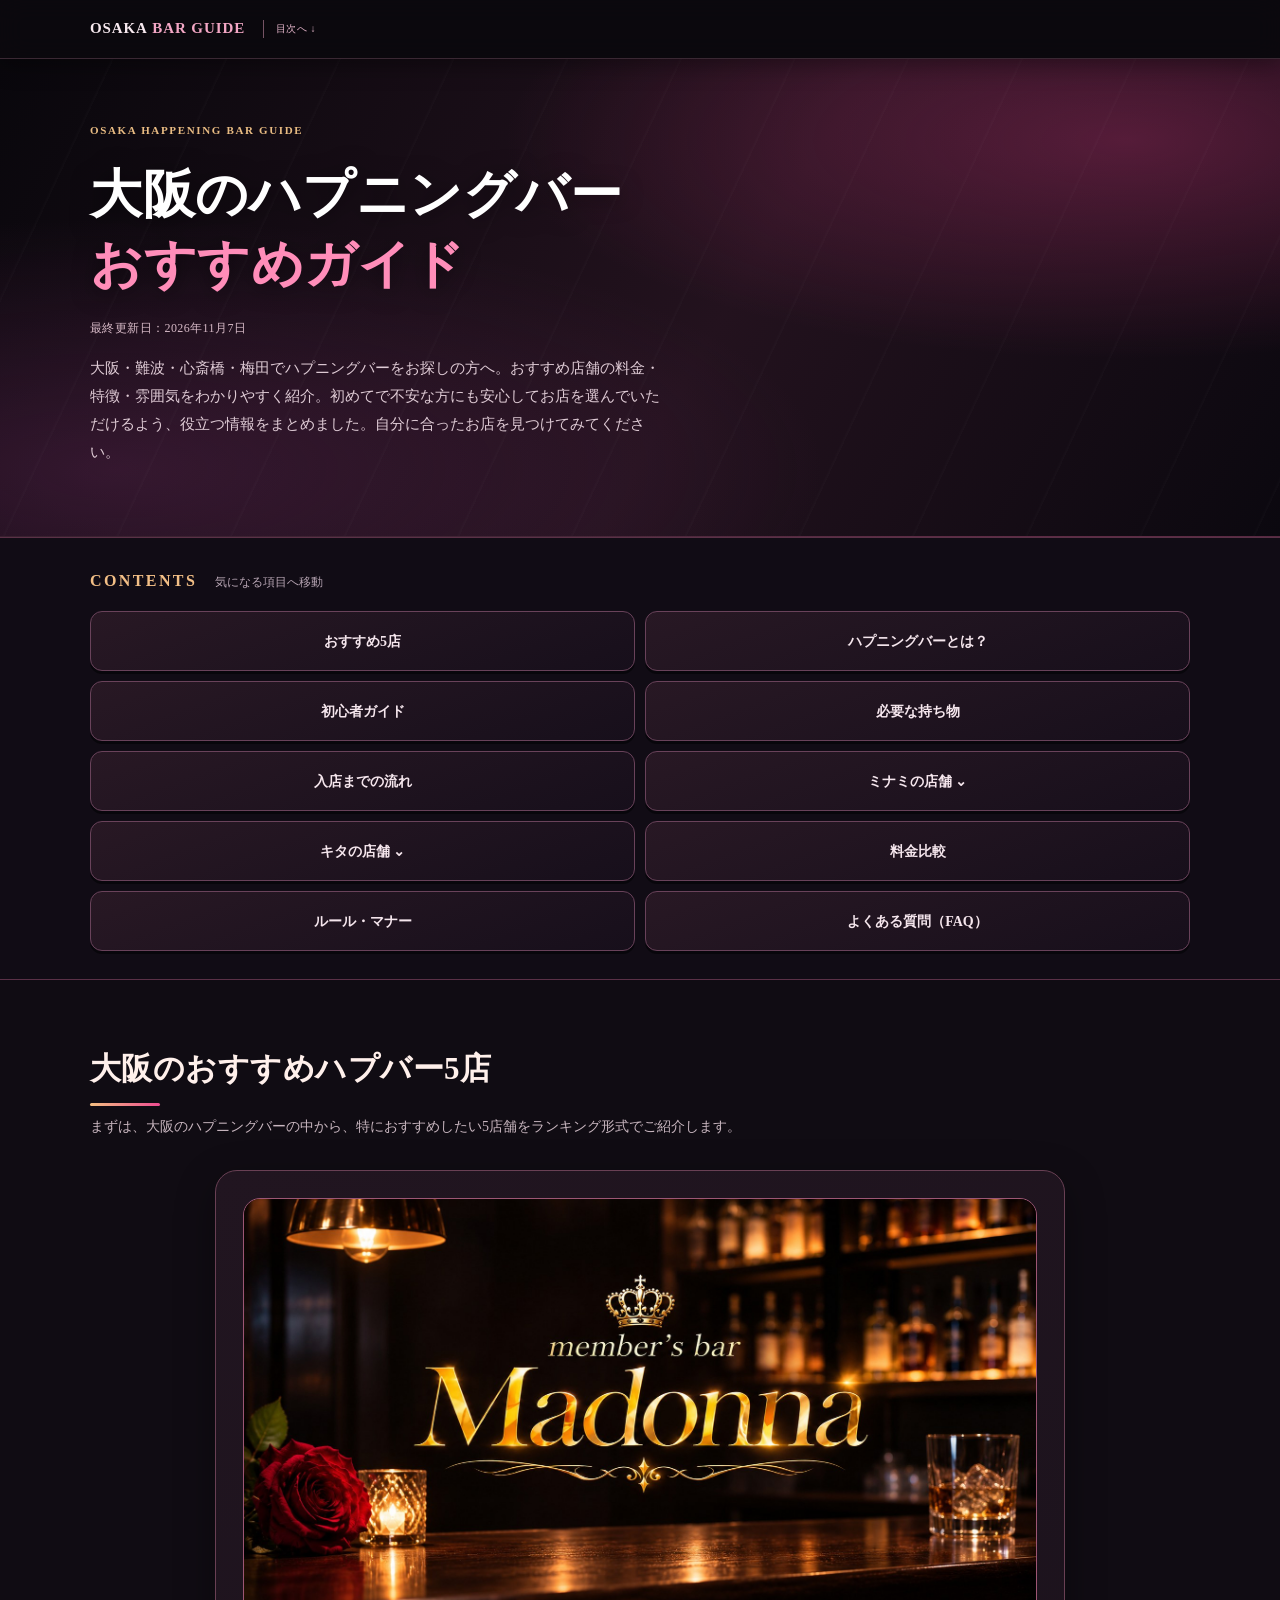
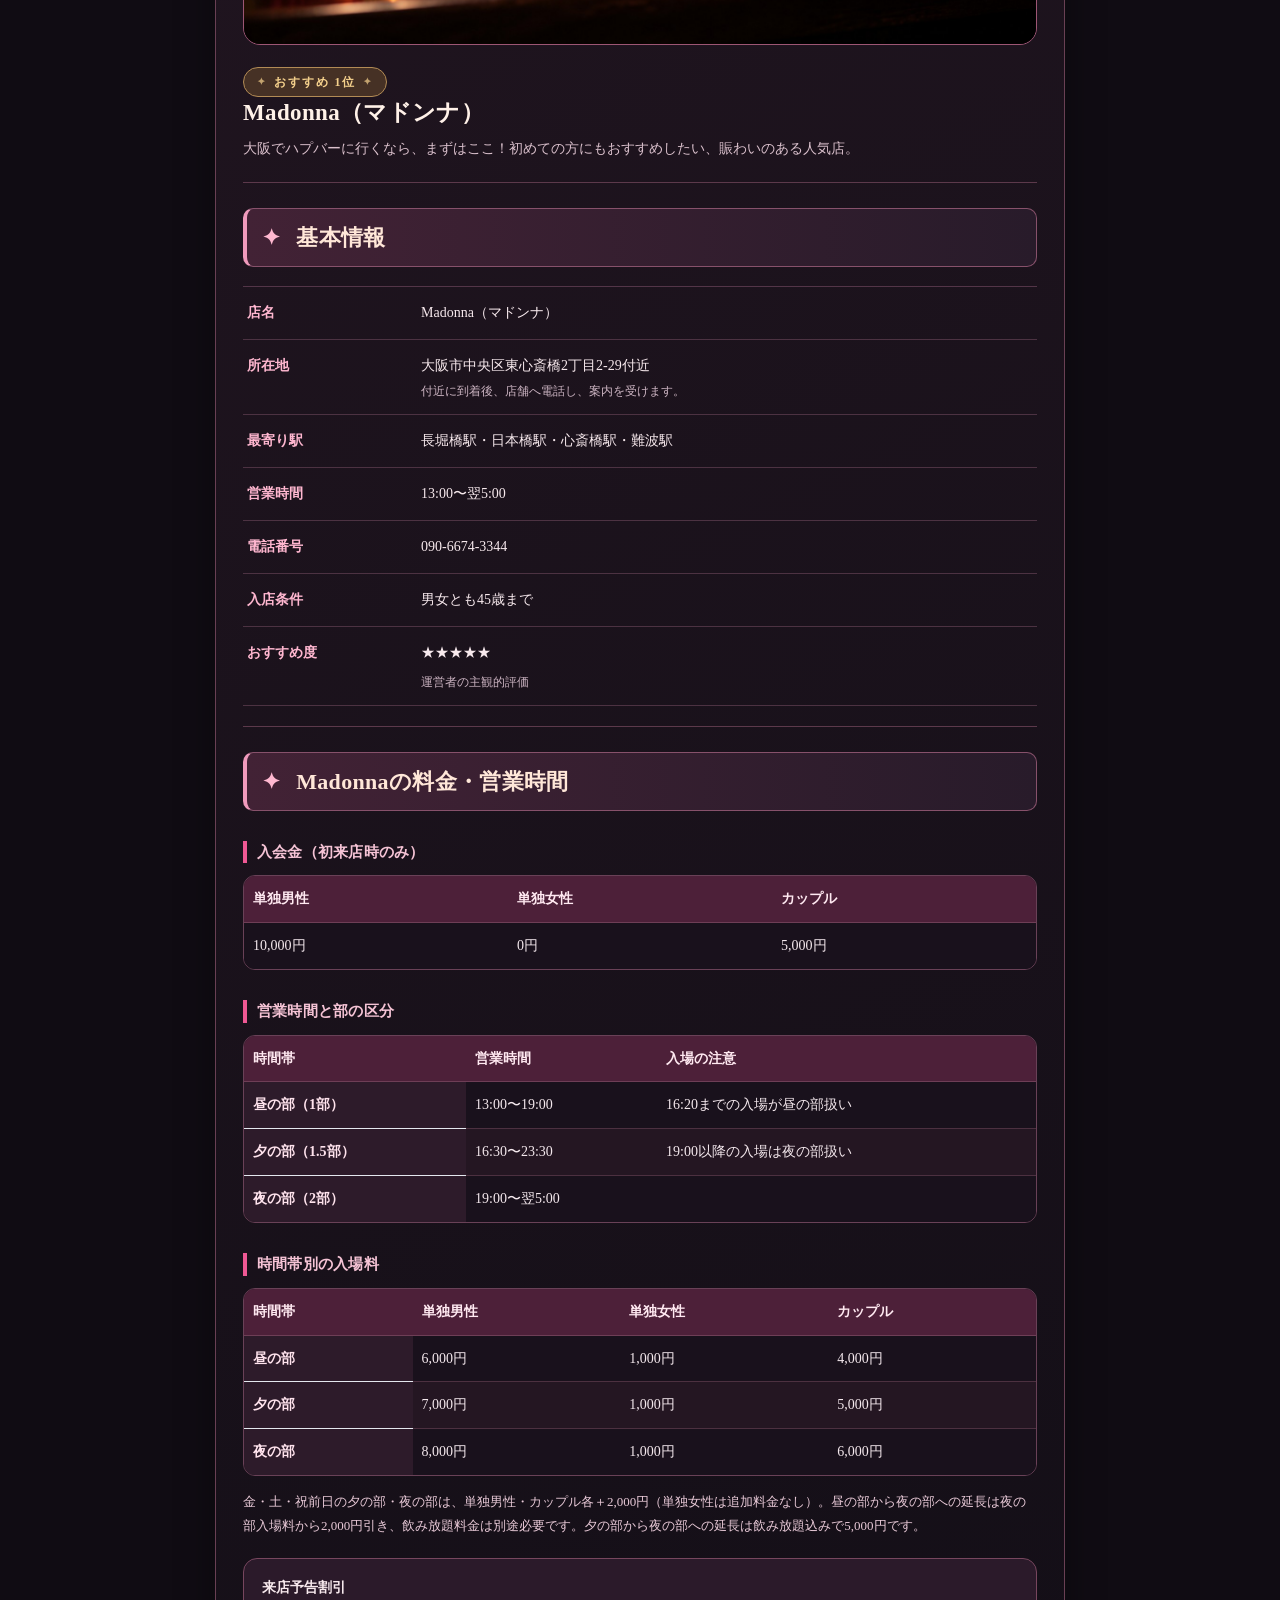
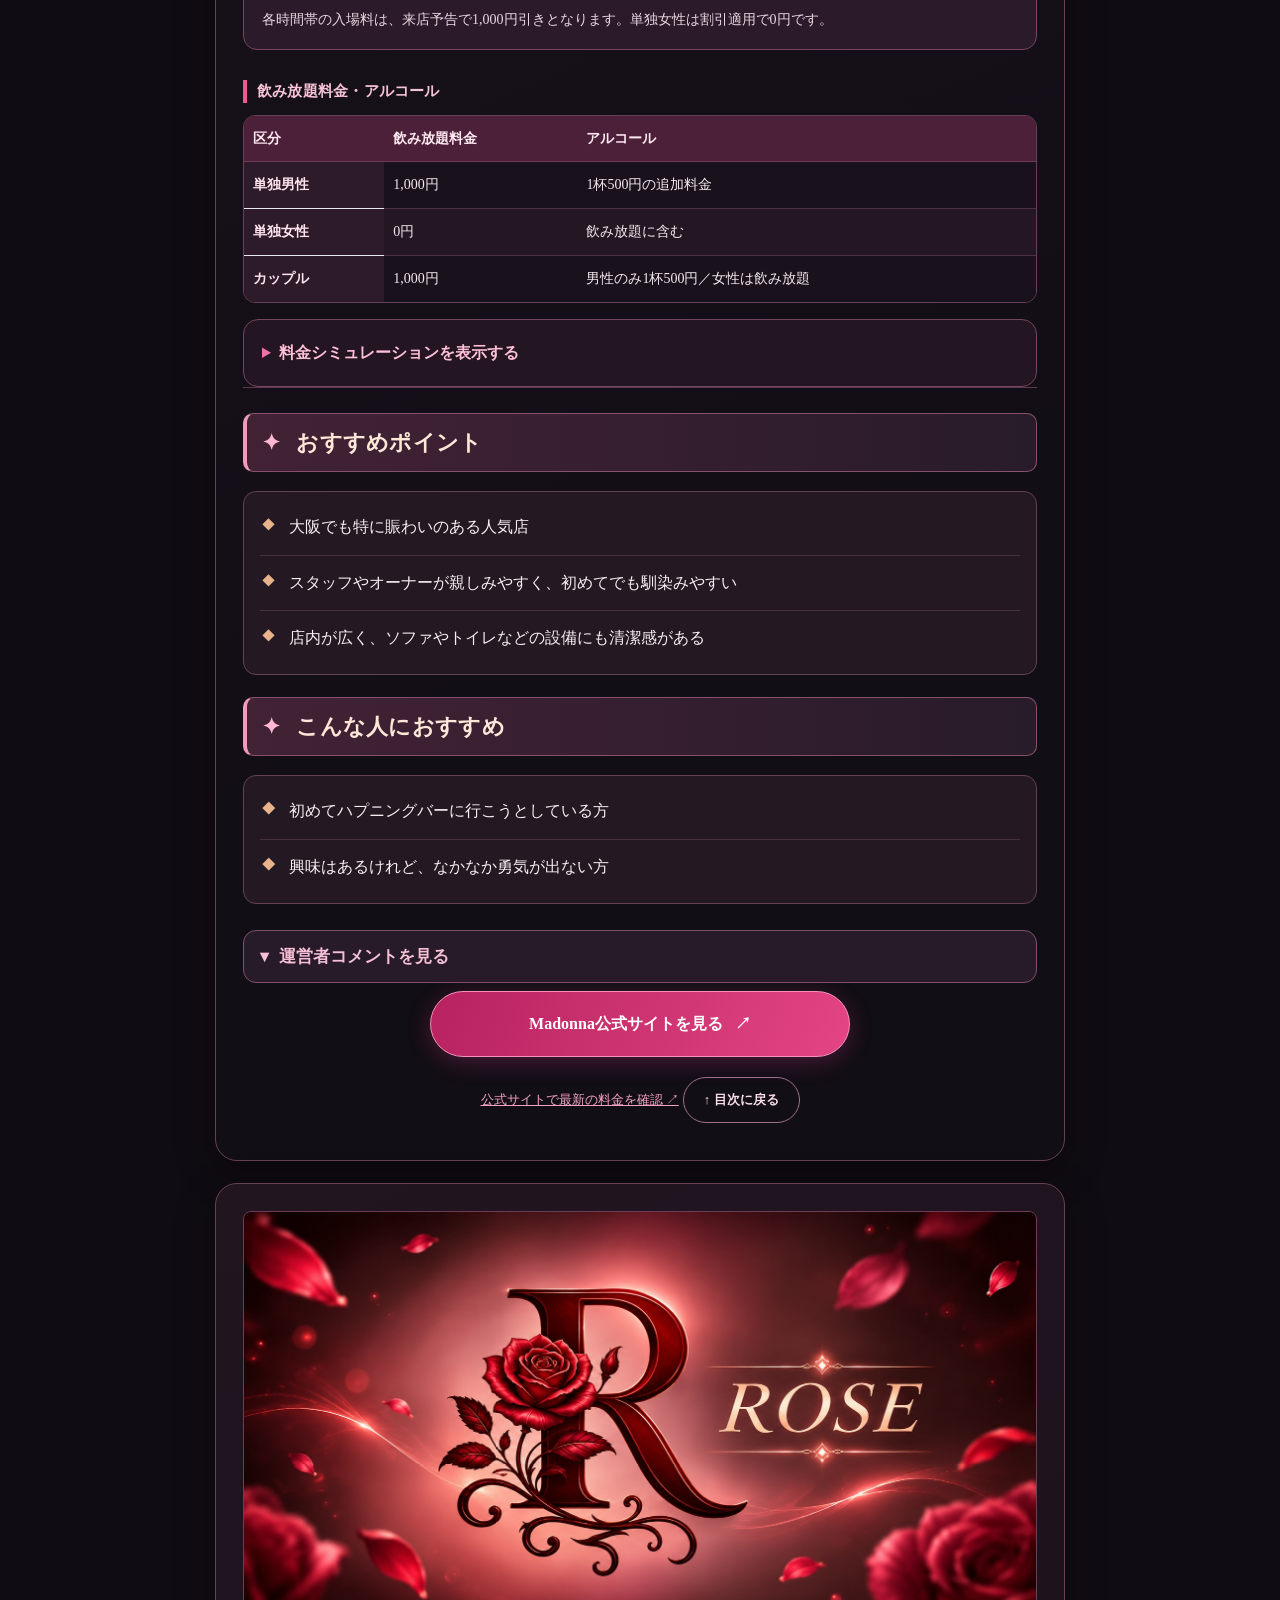
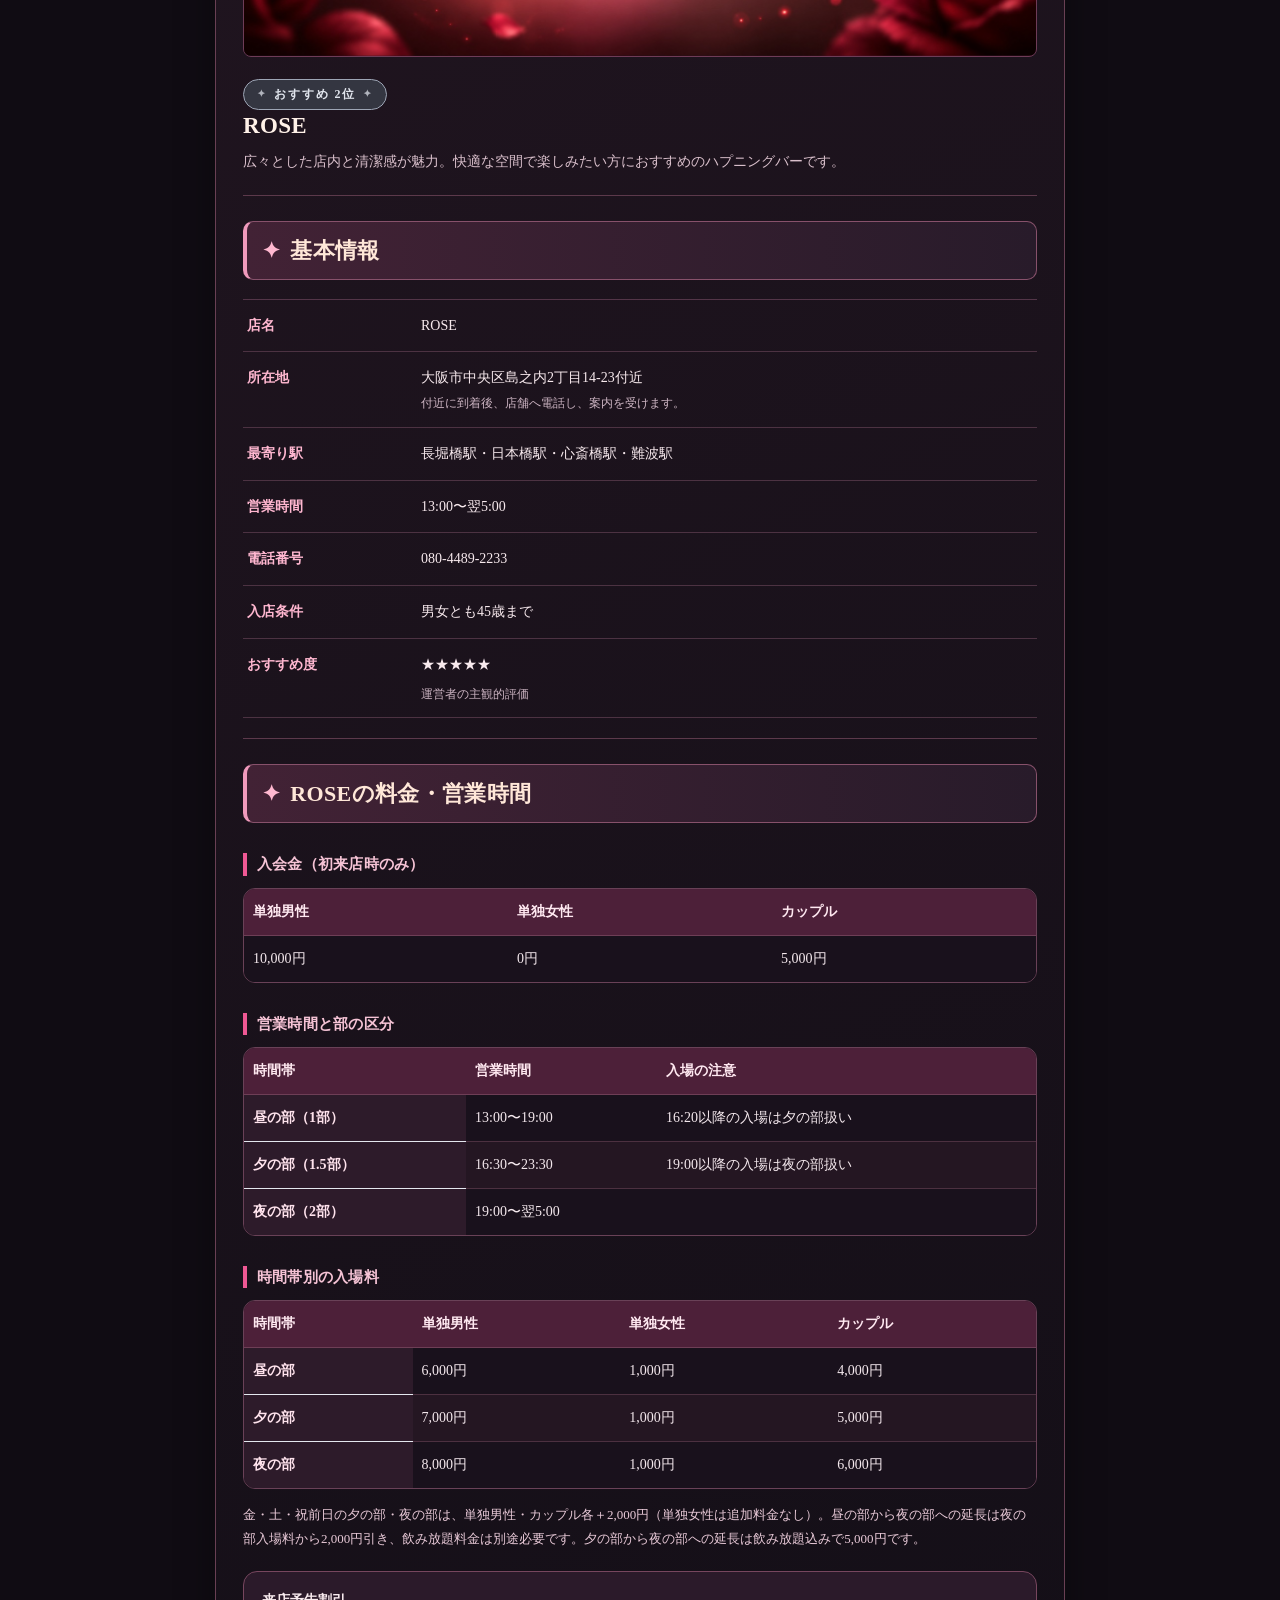
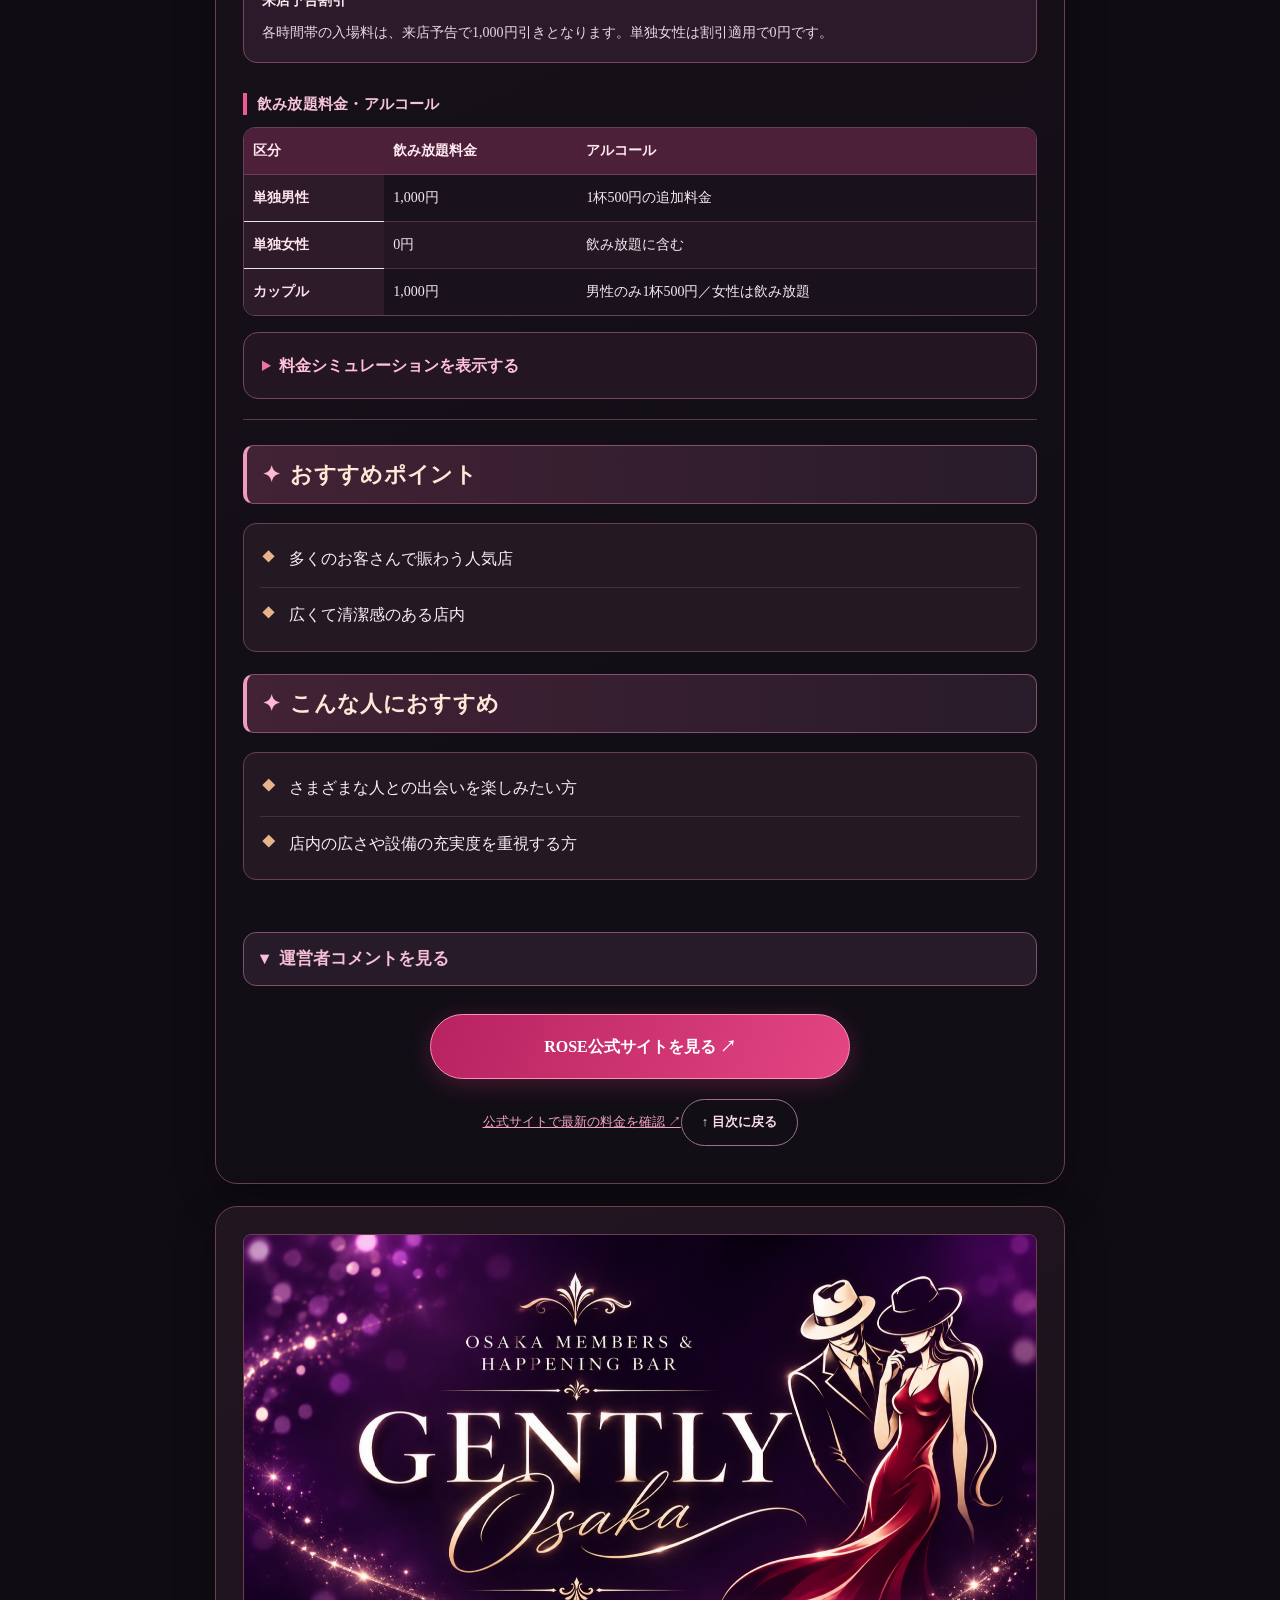
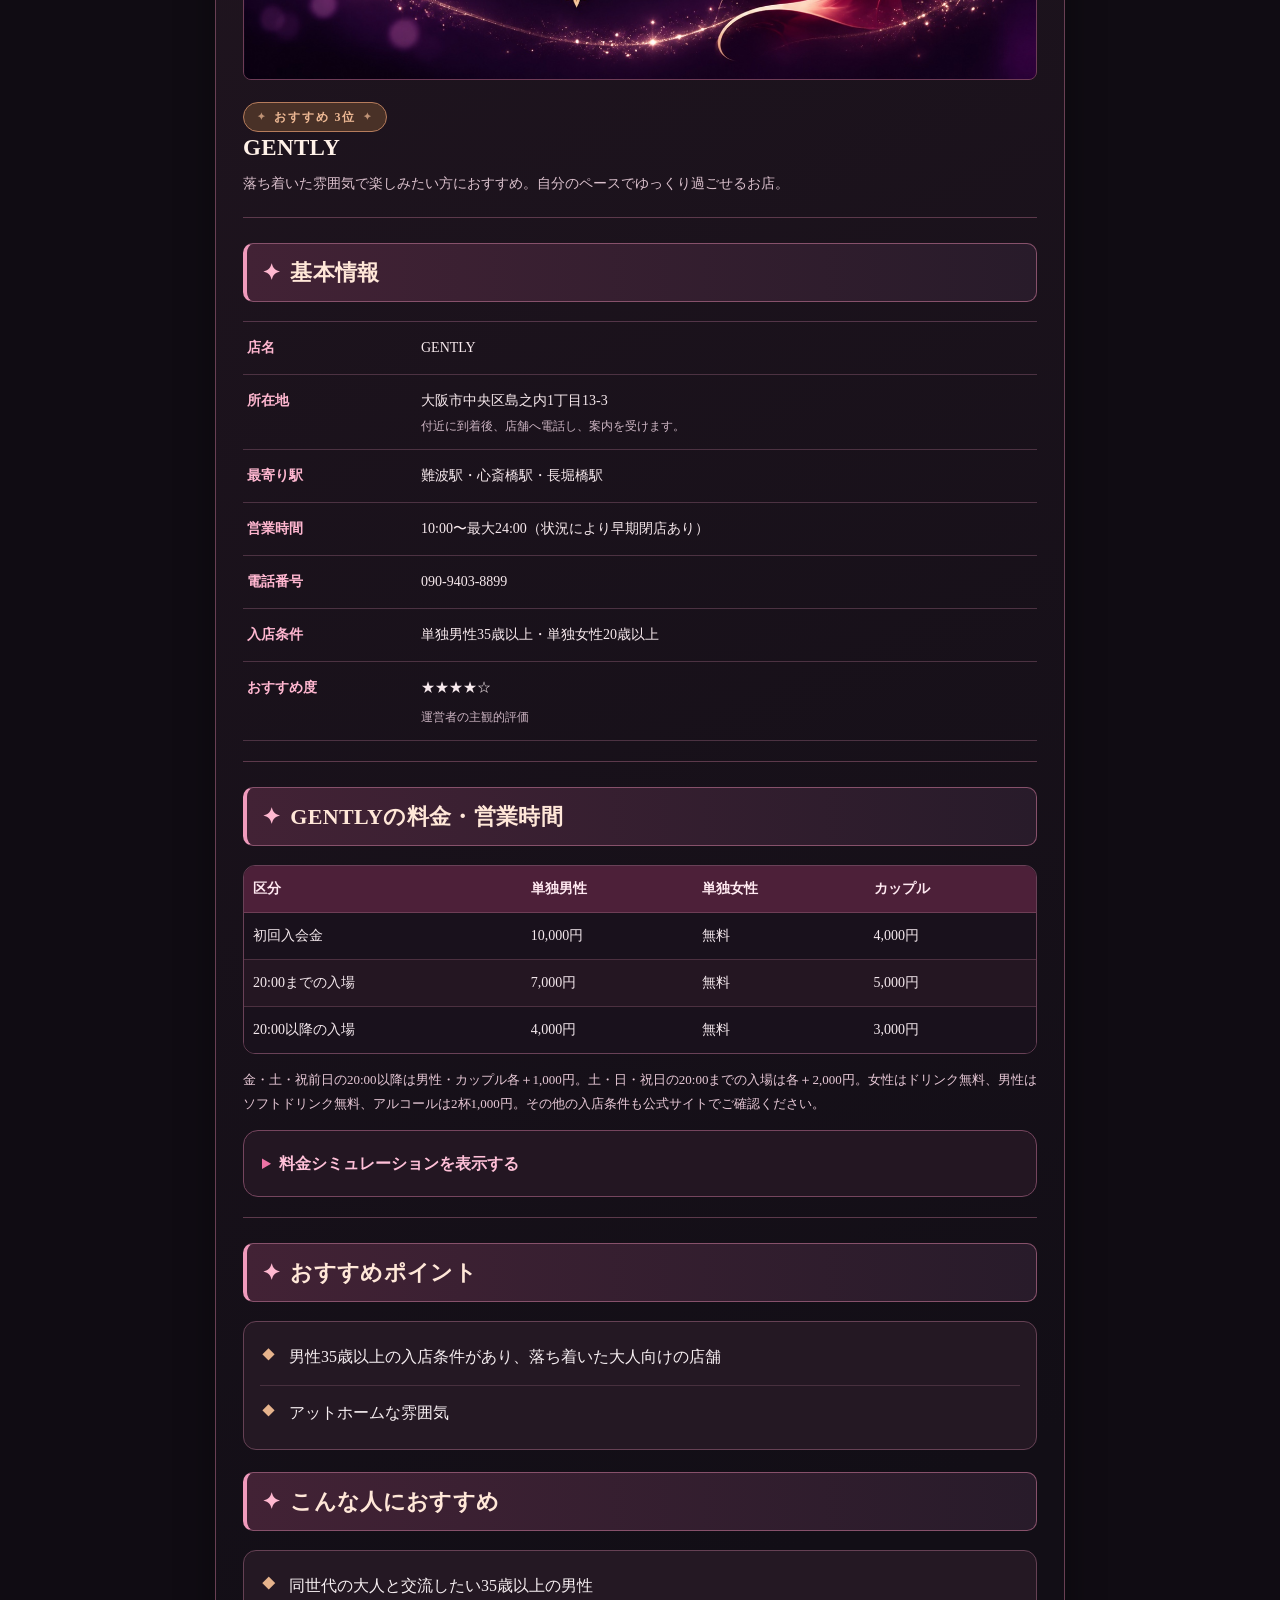
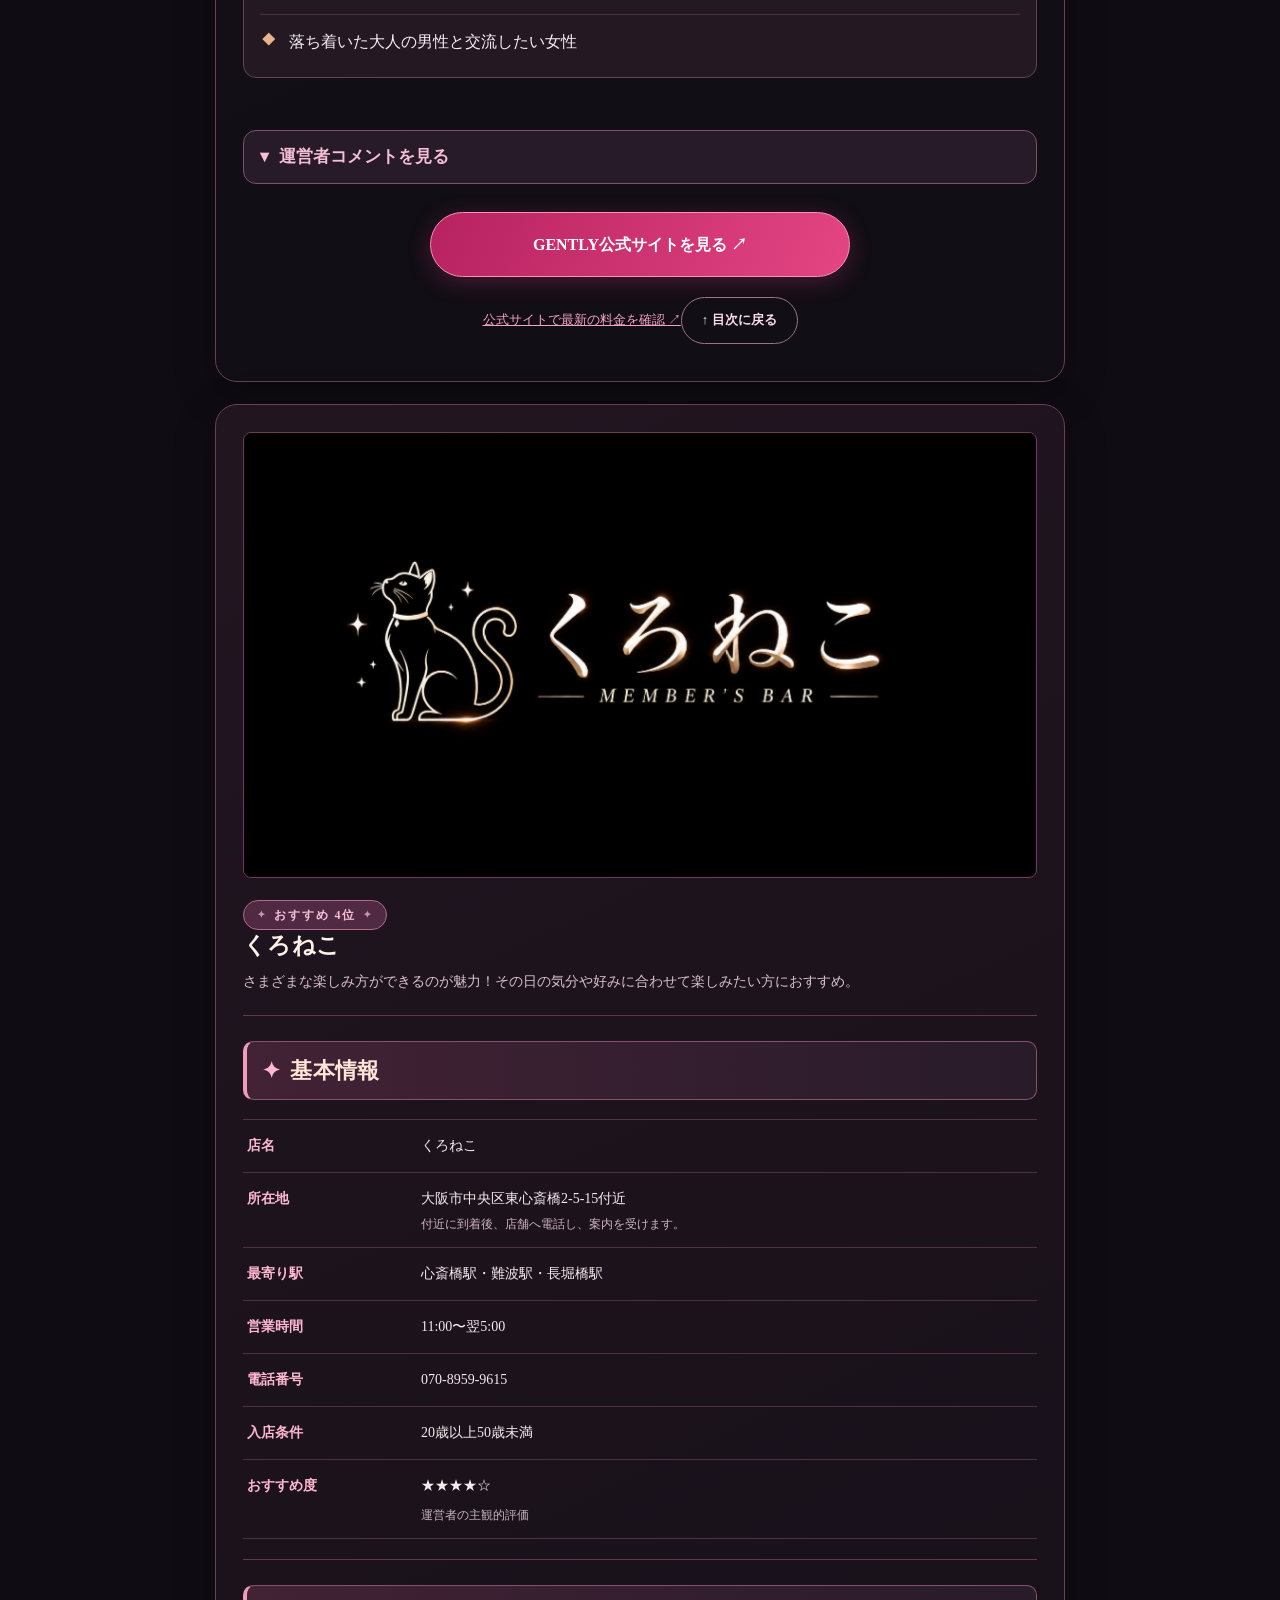
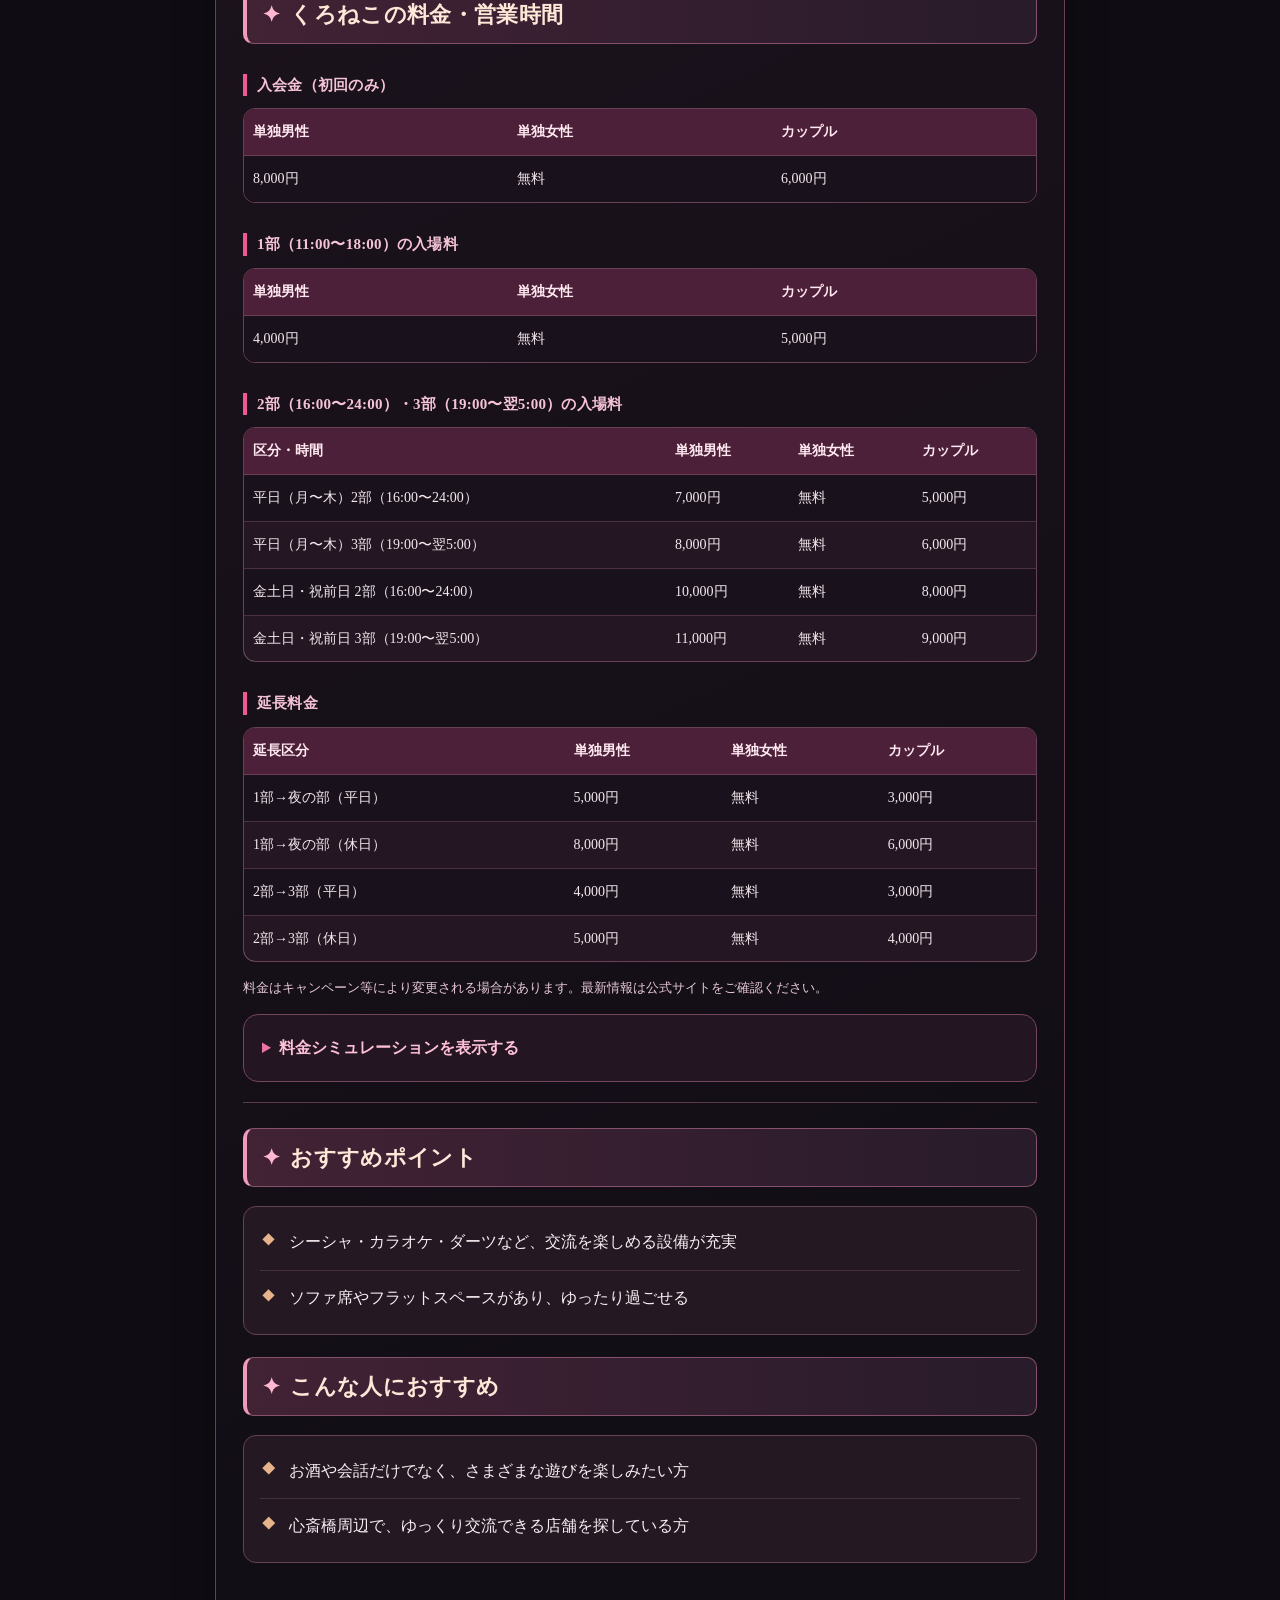
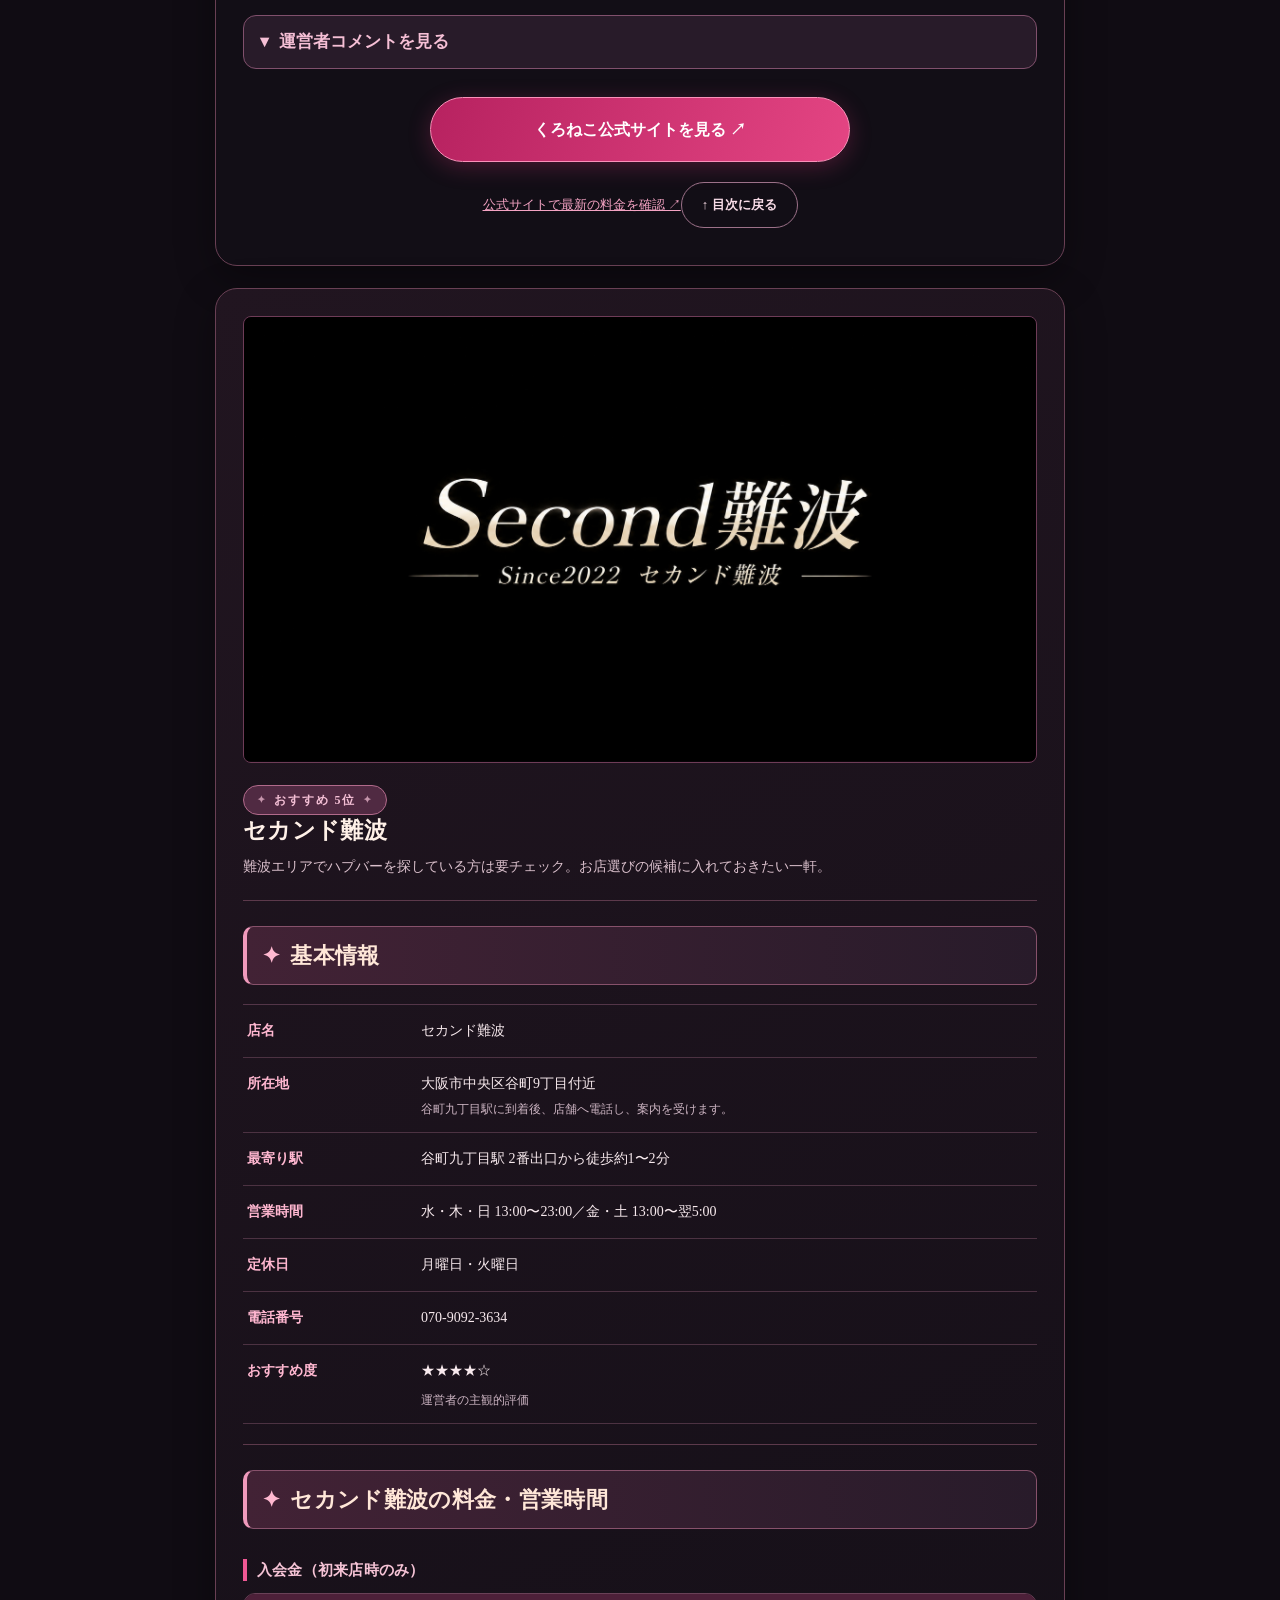
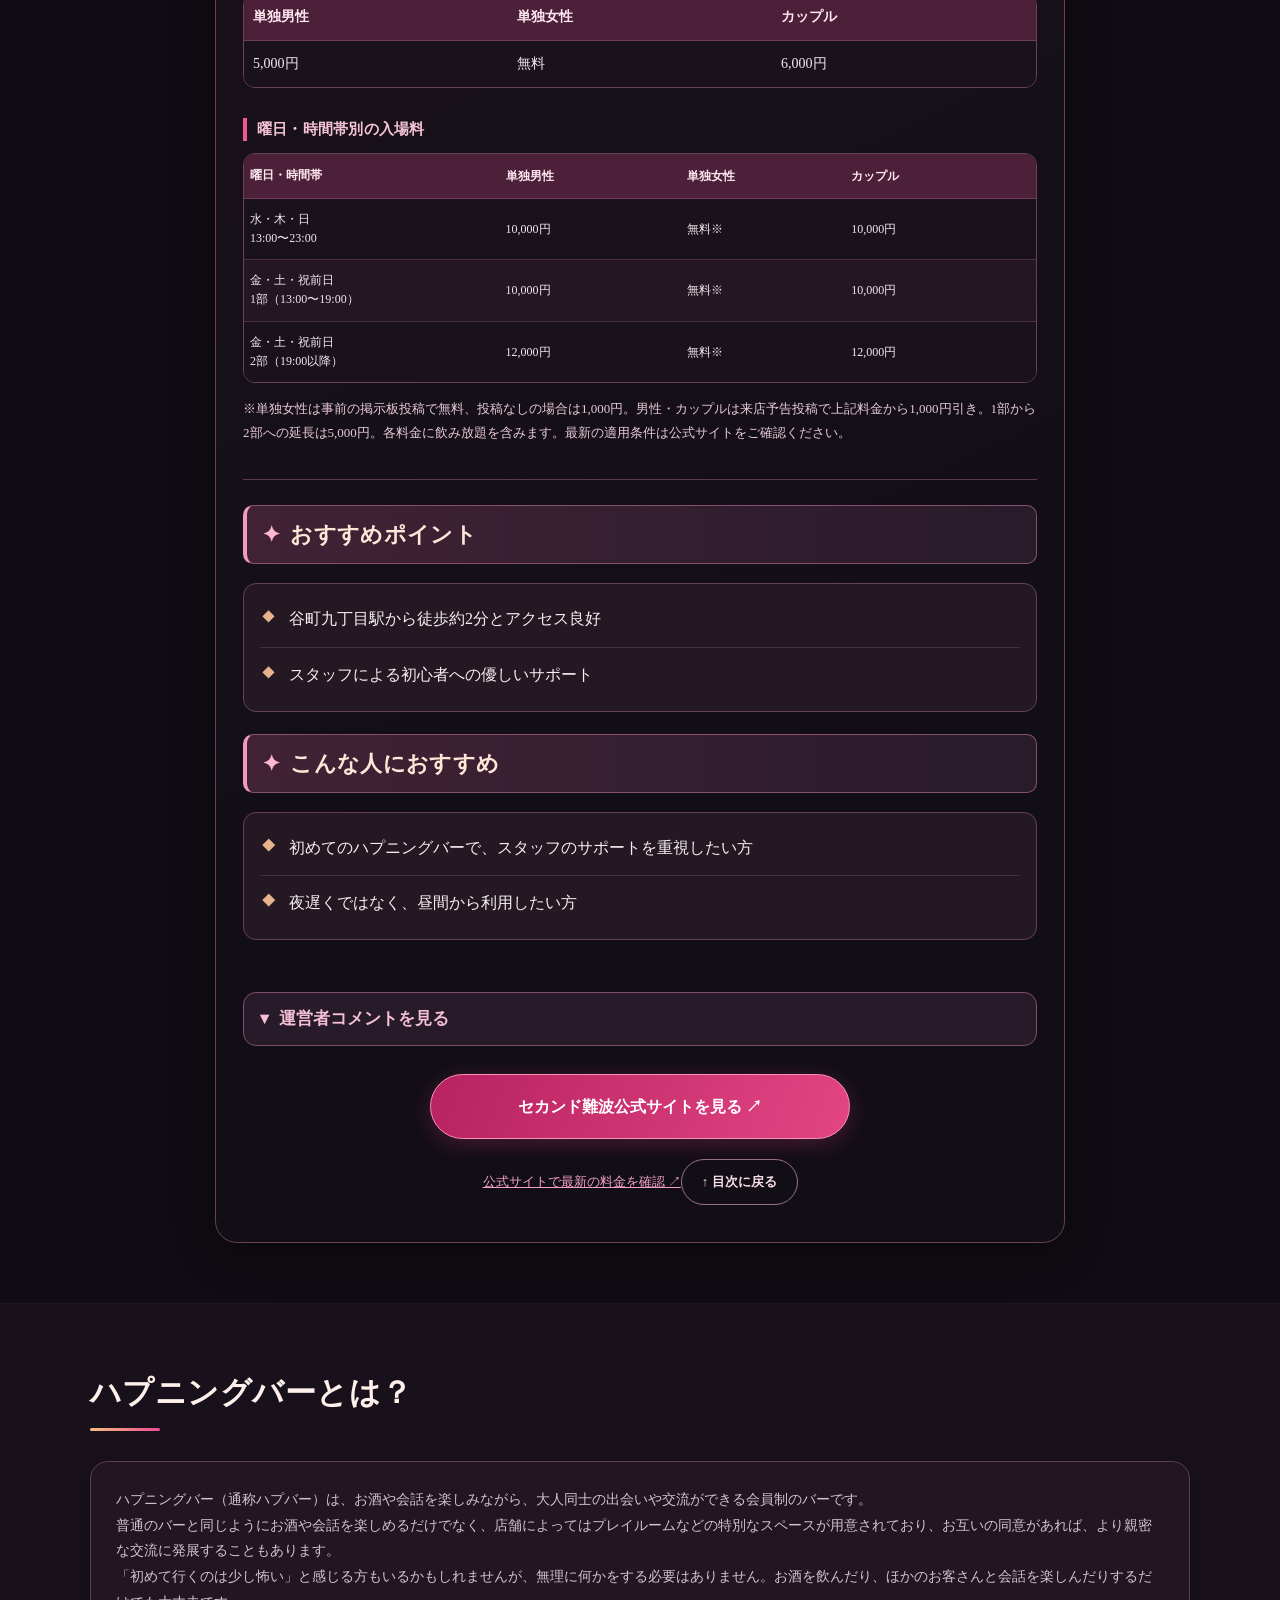
==== commit 29d9bb7f: "Add files via upload" ====
--- a/index.html
+++ b/index.html
@@ -877,9 +877,12 @@
       </h2>
 </div>
 <div class="content-card">
-<p>
-       ハプニングバーは、会員制などの入店ルールを設け、利用者同士の交流の場を提供する店舗です。利用条件や店内ルール、料金体系は店舗ごとに異なります。初めて利用する場合は、公式サイトで入店条件を確認し、スタッフの案内と相手の意思を尊重しましょう。
-      </p>
+<p>ハプニングバー（通称ハプバー）は、お酒や会話を楽しみながら、大人同士の出会いや交流ができる会員制のバーです。</p>
+<p>普通のバーと同じようにお酒や会話を楽しめるだけでなく、店舗によってはプレイルームなどの特別なスペースが用意されており、お互いの同意があれば、より親密な交流に発展することもあります。</p>
+<p>「初めて行くのは少し怖い」と感じる方もいるかもしれませんが、無理に何かをする必要はありません。お酒を飲んだり、ほかのお客さんと会話を楽しんだりするだけでも大丈夫です。</p>
+<p>店舗によって雰囲気や客層は異なりますが、初心者に優しく、スタッフが交流をサポートしてくれるお店もあります。自分に合ったお店を選び、自分のペースで楽しんでみてください。</p>
+<p>また、お気に入りのお店を見つけて通ううちに、スタッフやほかのお客さんと顔見知りになり、交流の輪が広がっていくのもハプニングバーの魅力のひとつです。</p>
+<p>当サイトでは、大阪のハプニングバーの特徴や料金、雰囲気などを紹介しています。初めての方もぜひ参考にして、自分に合ったお店を見つけてみてください。</p>
 </div>
 </div>
 </section>
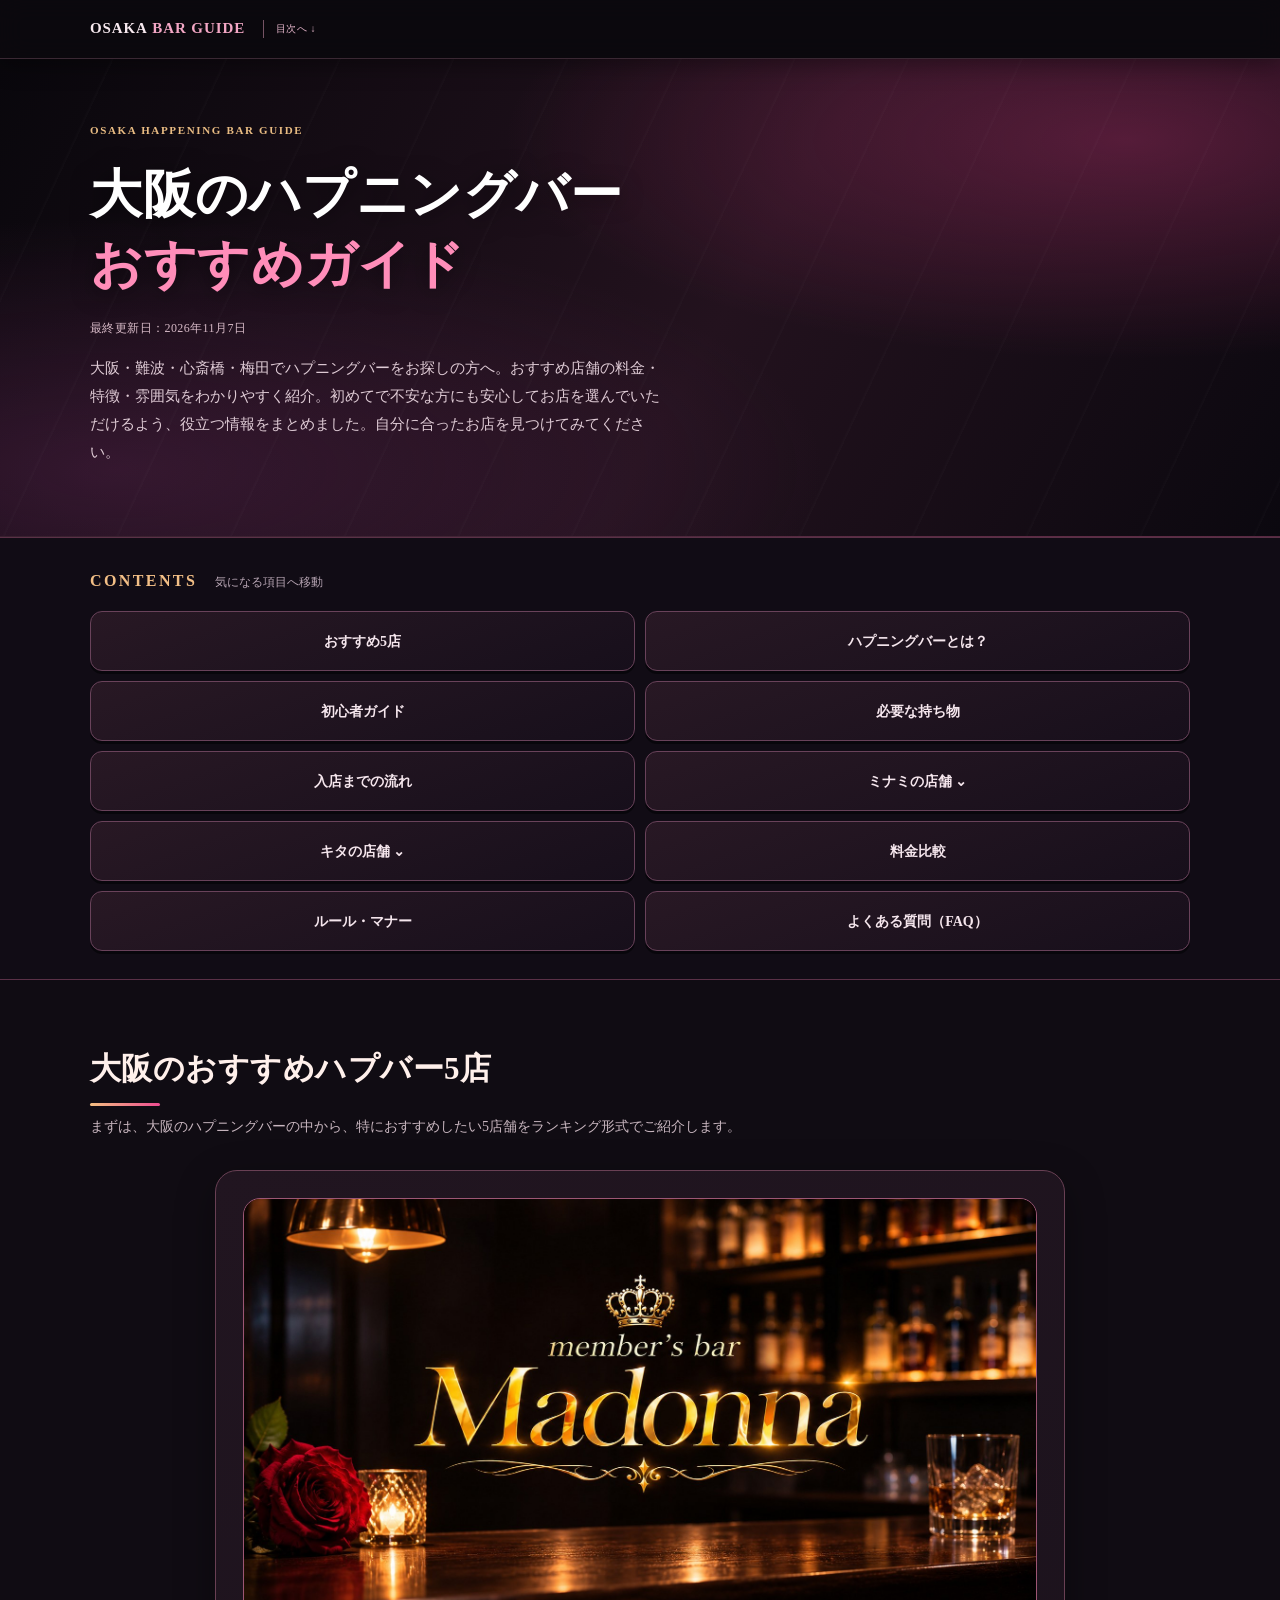
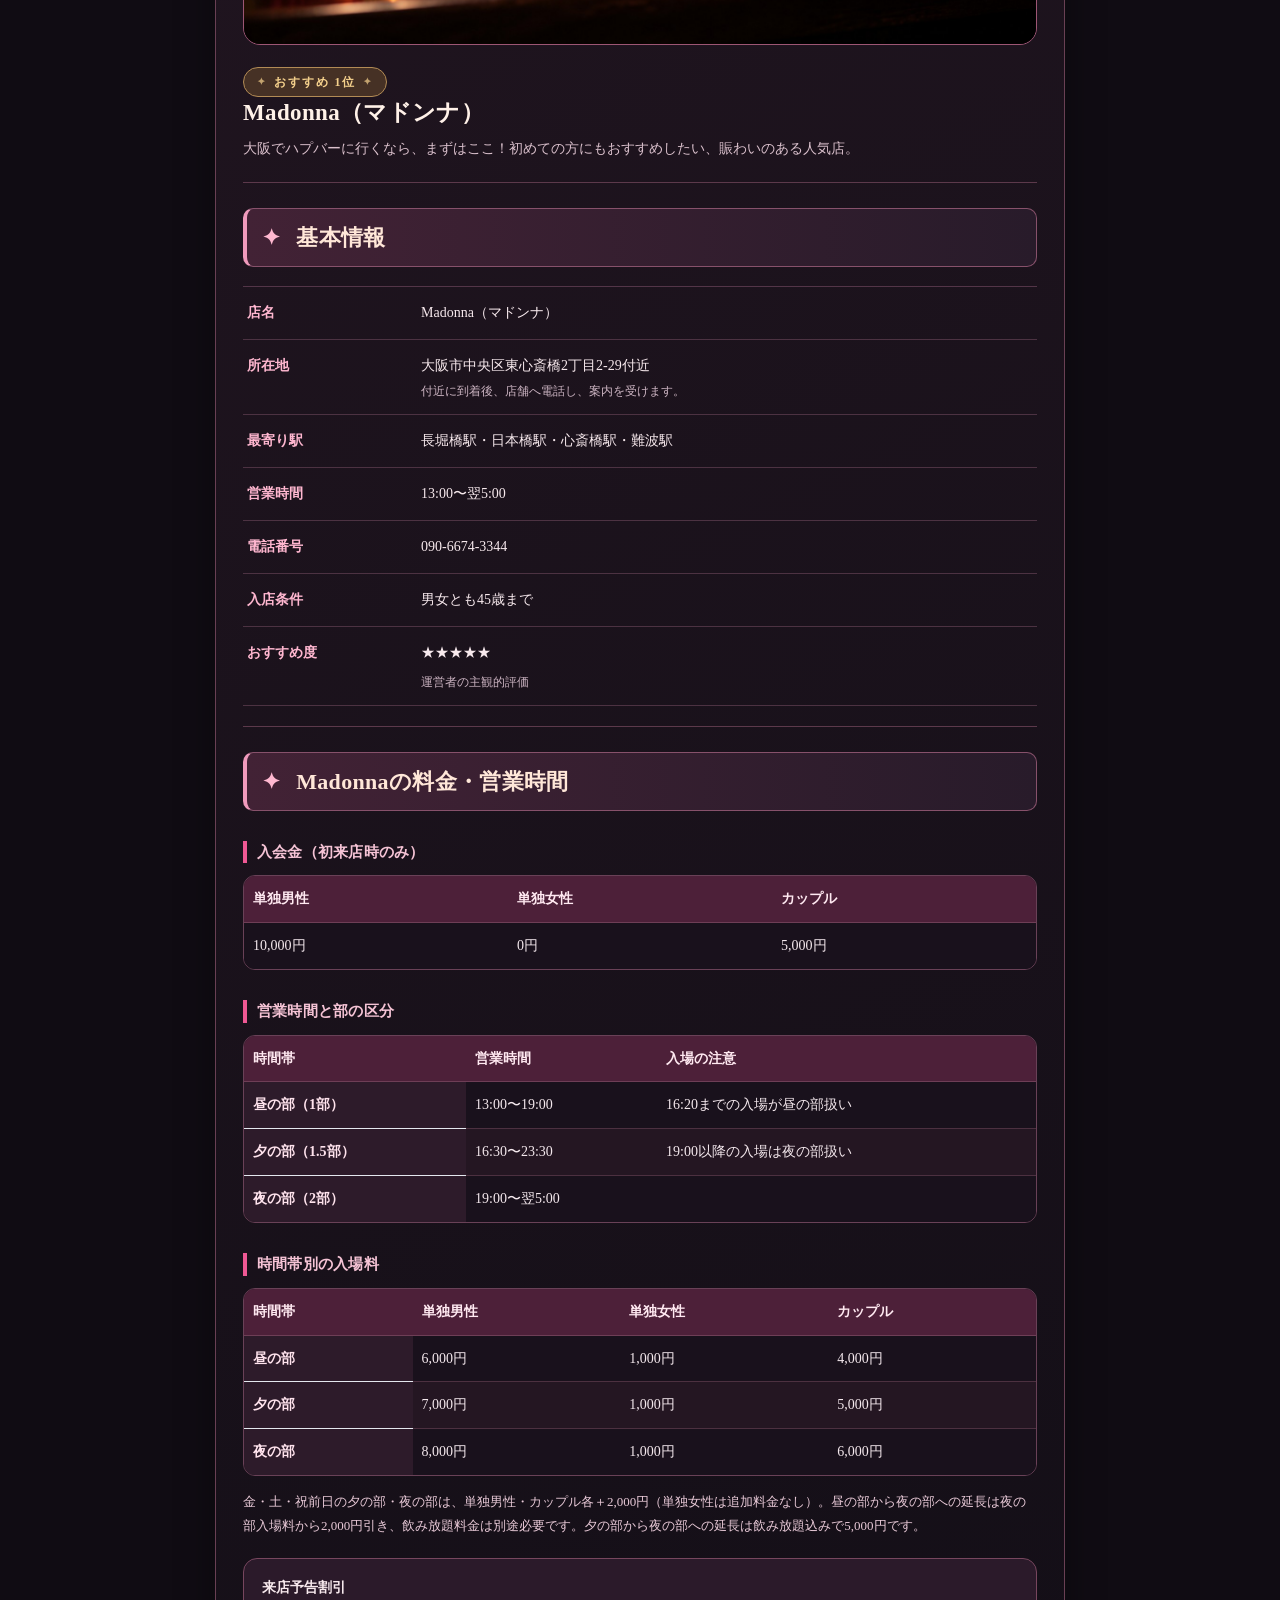
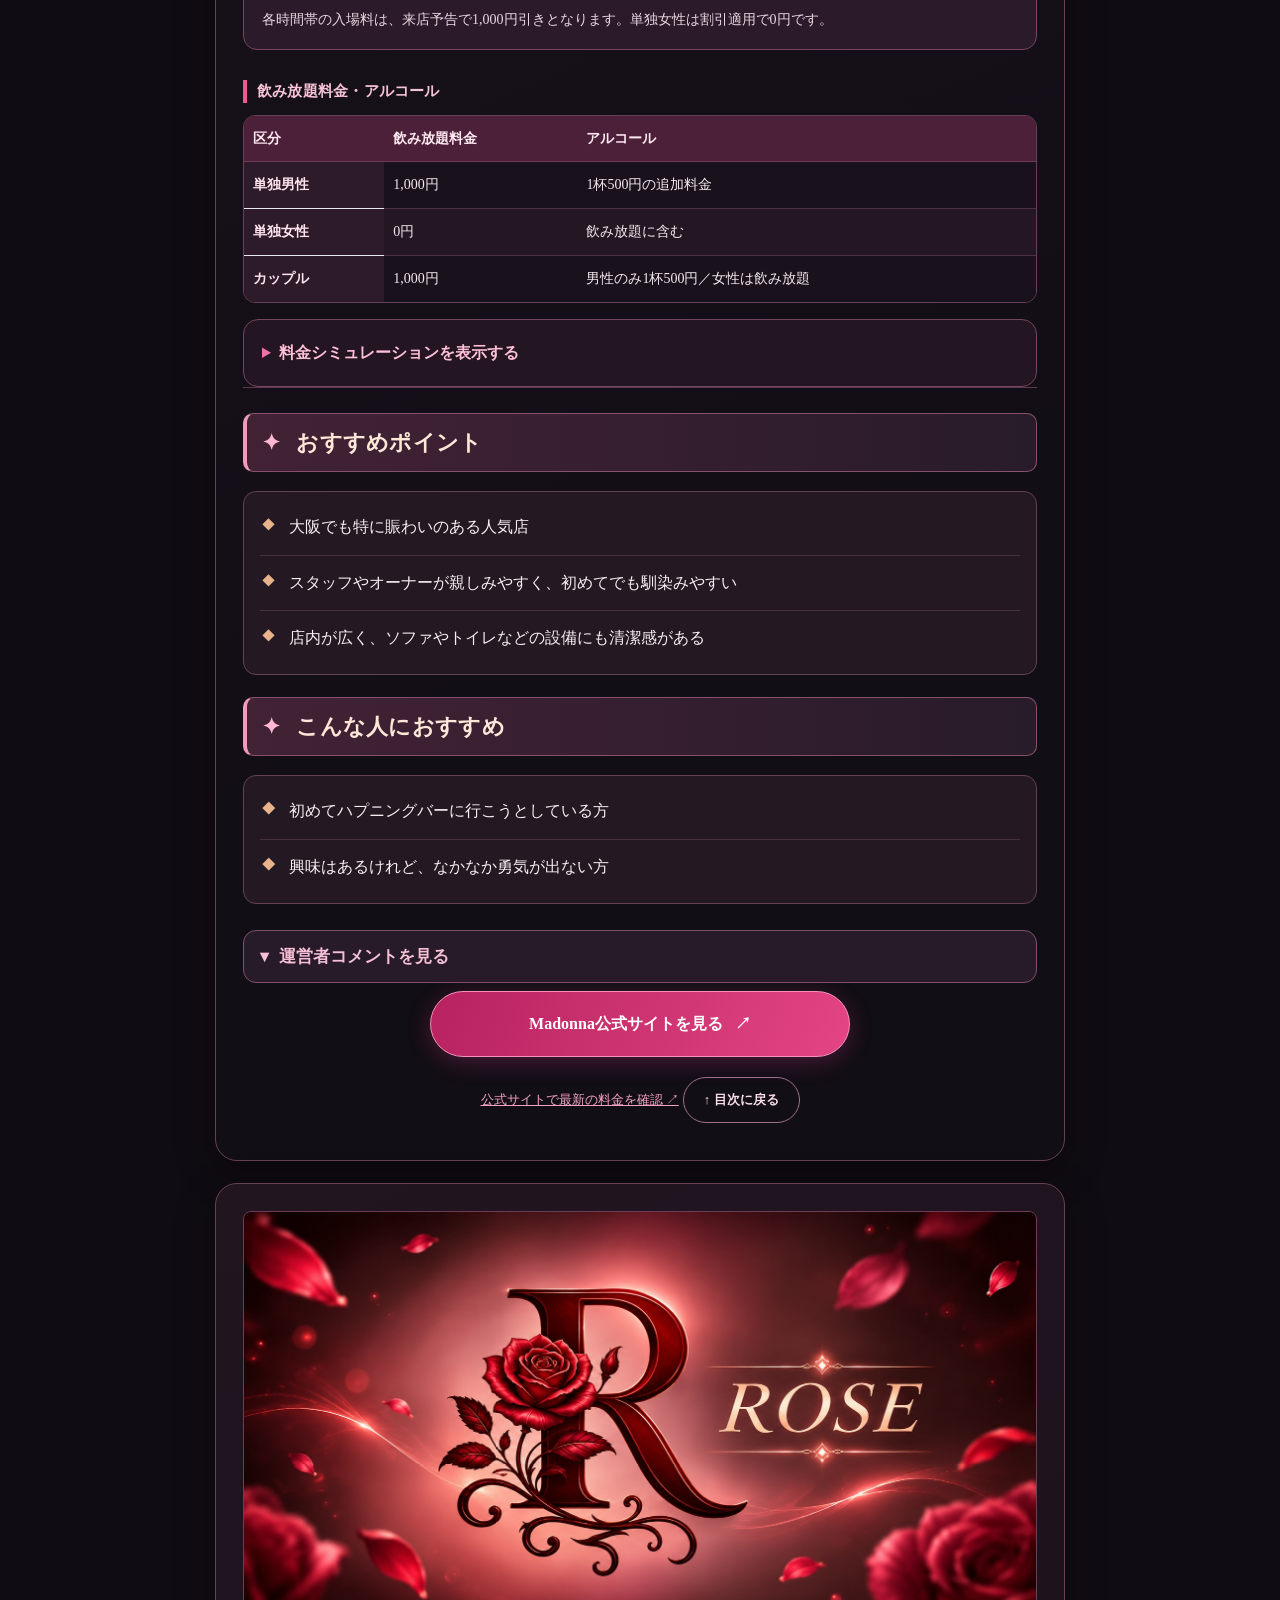
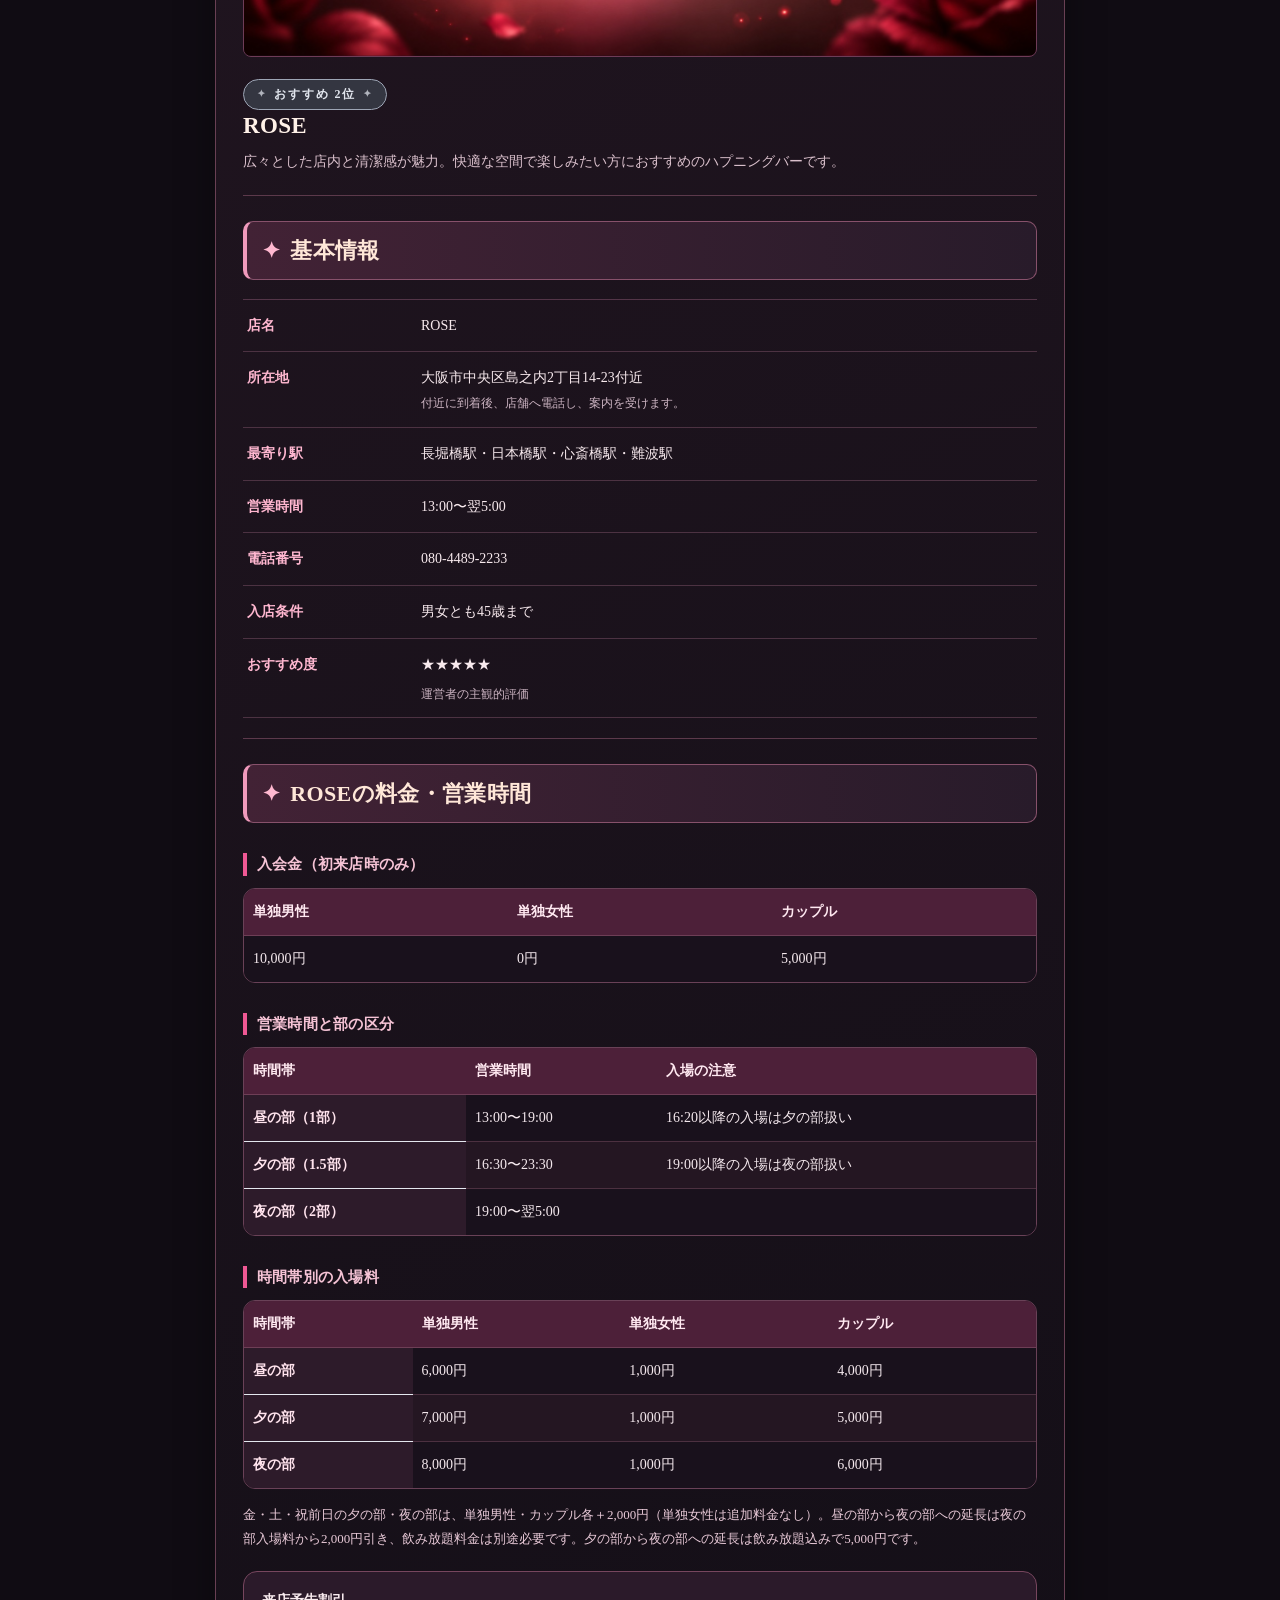
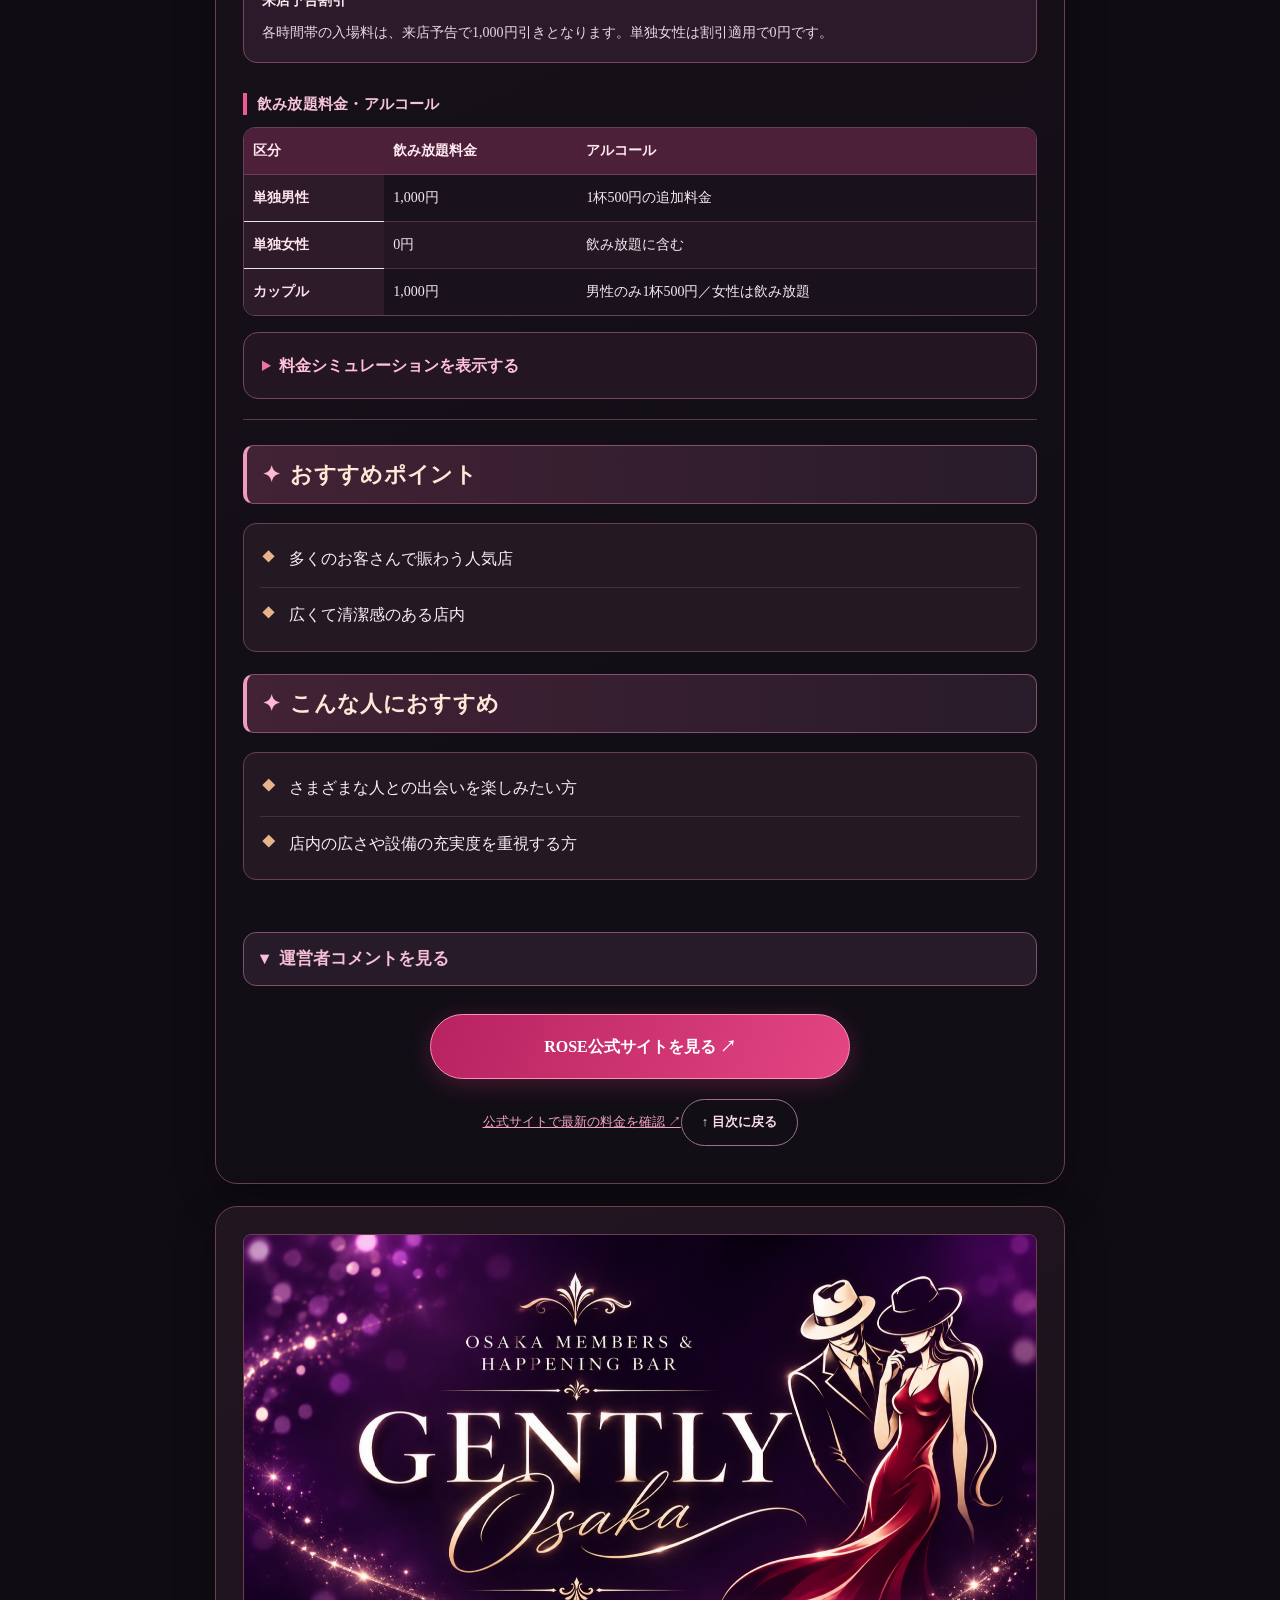
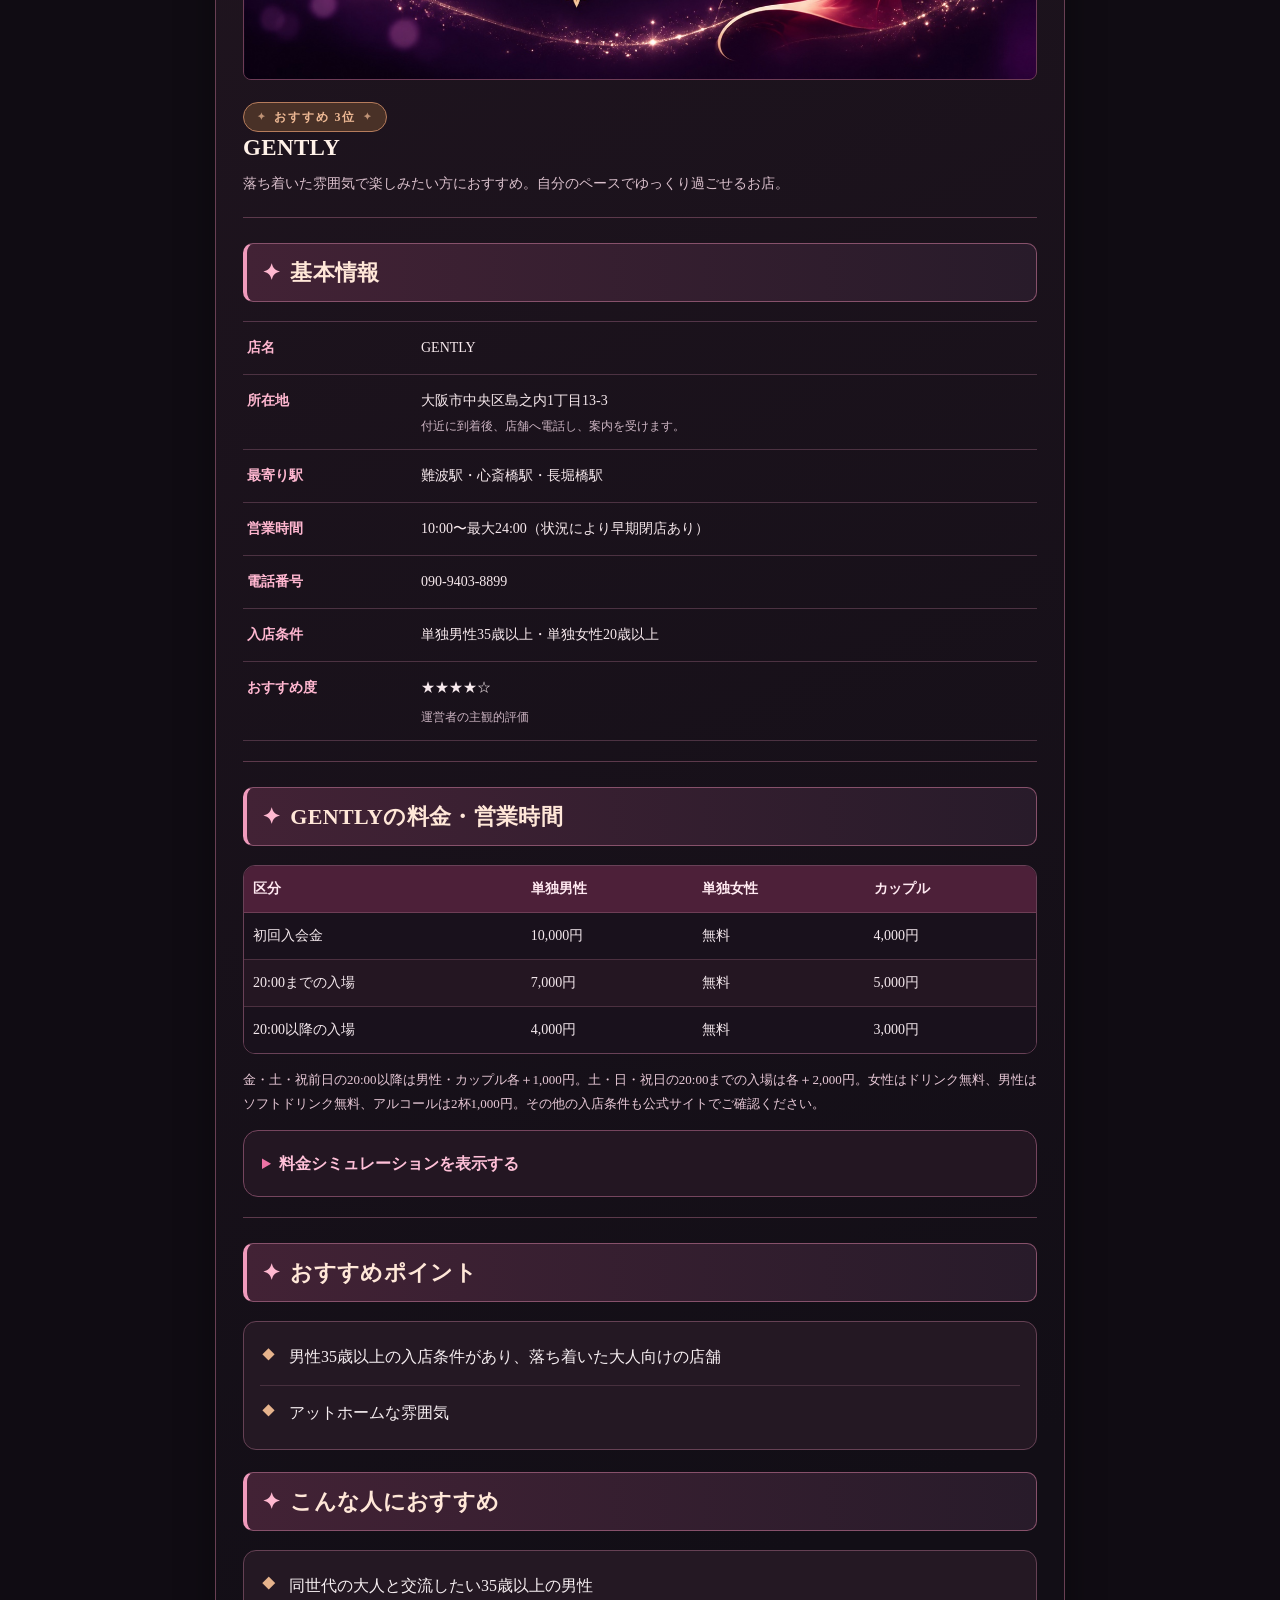
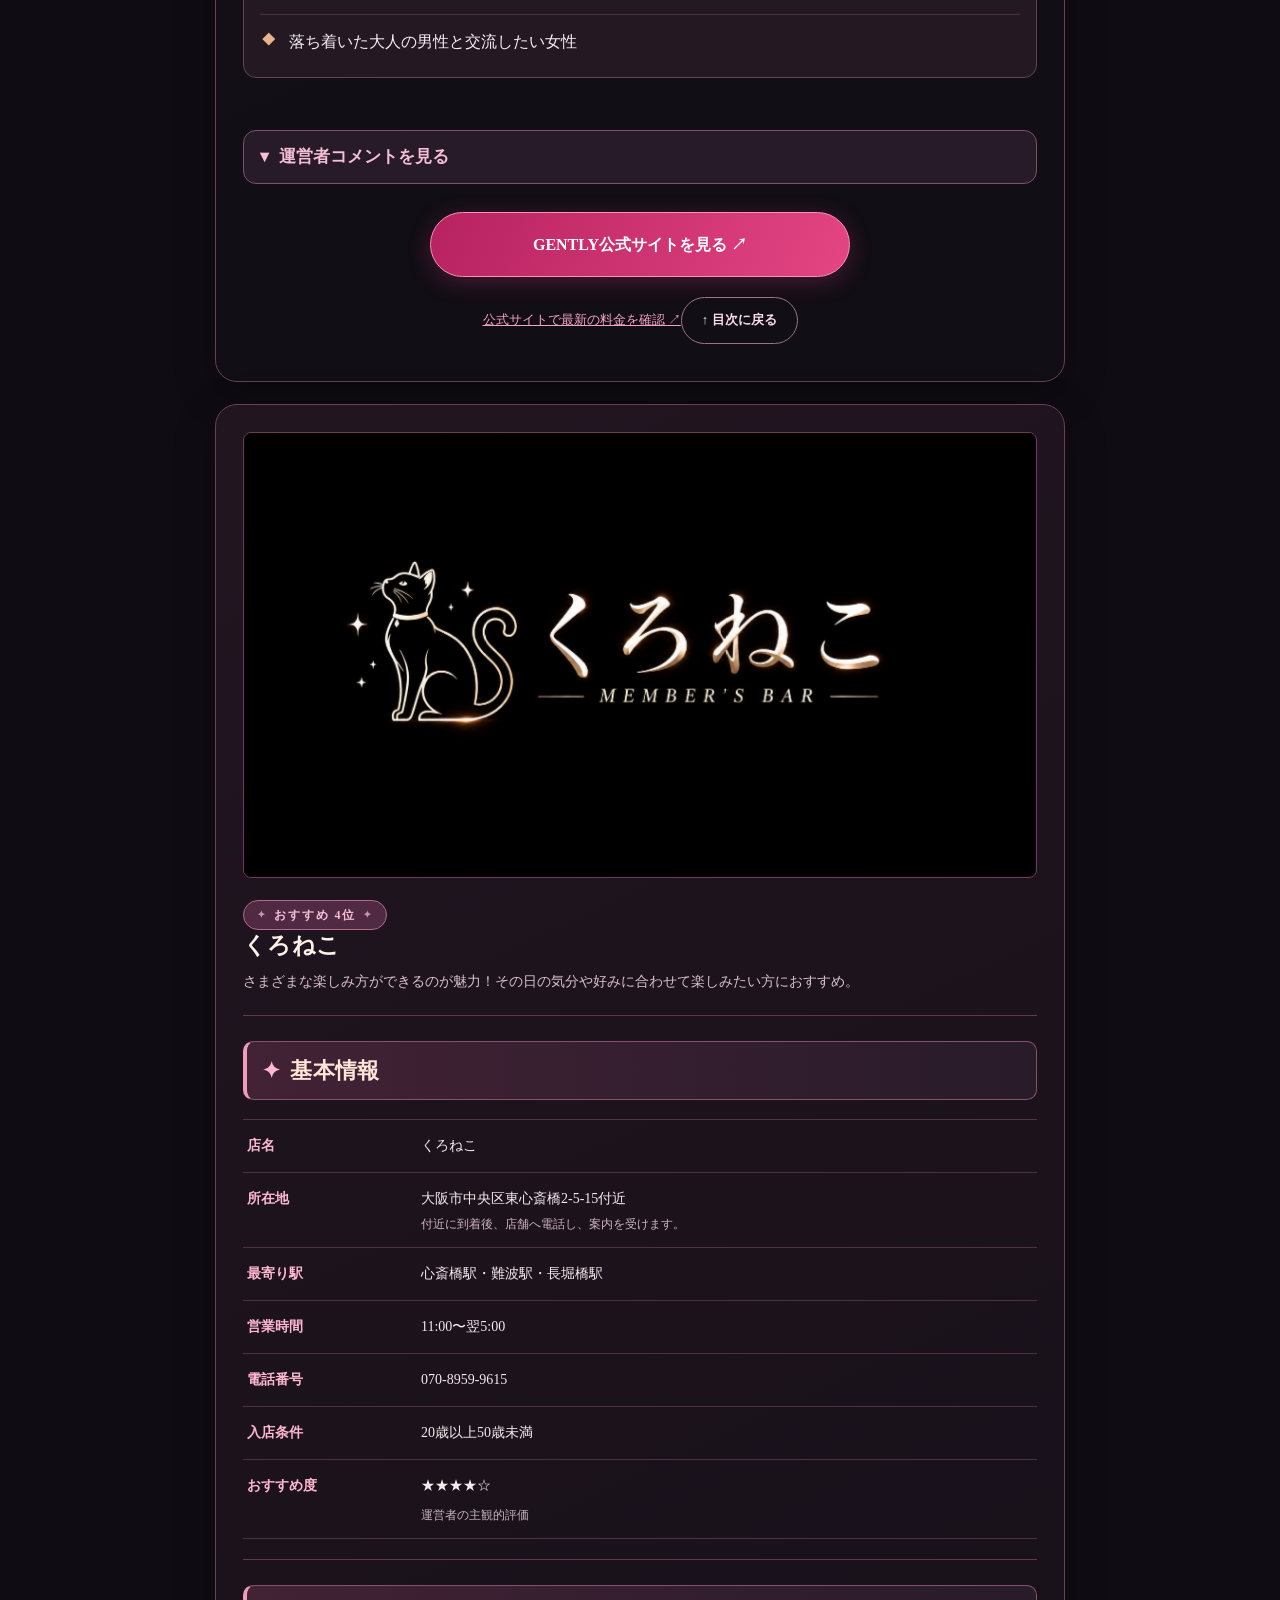
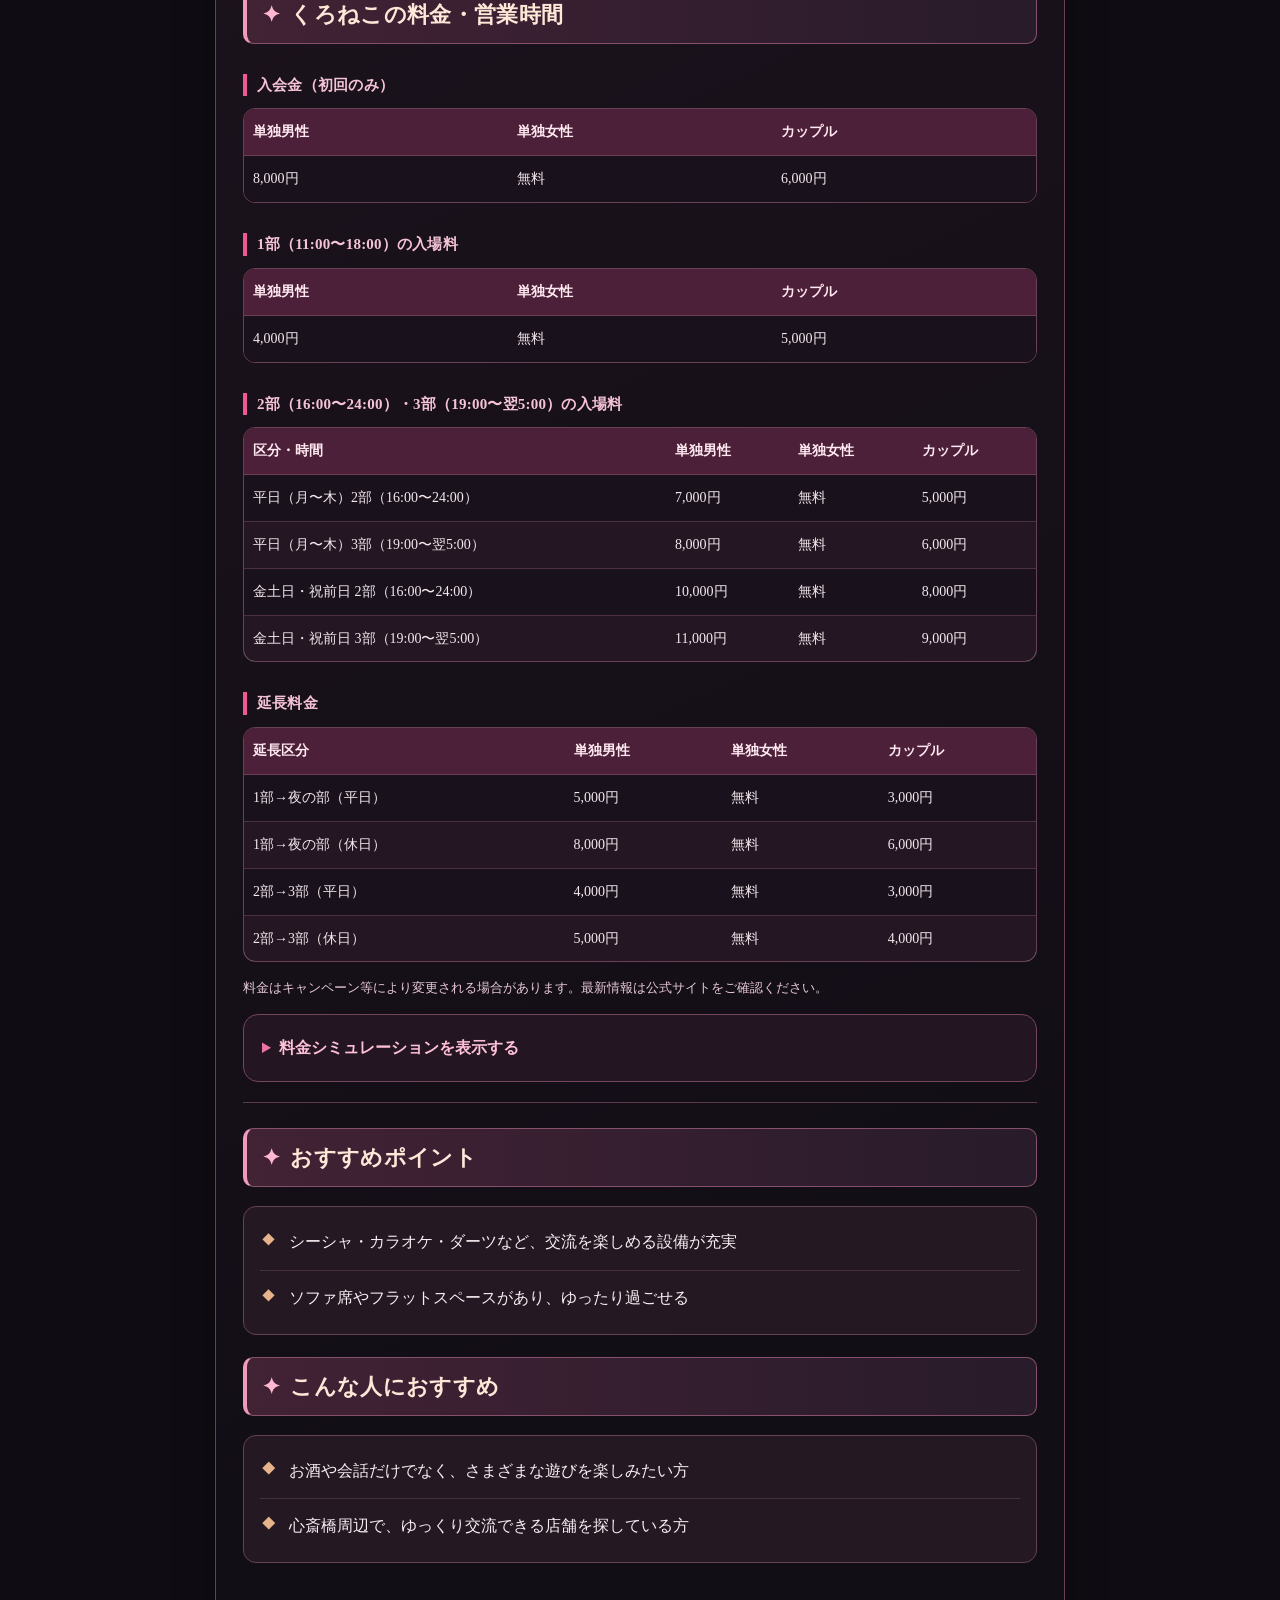
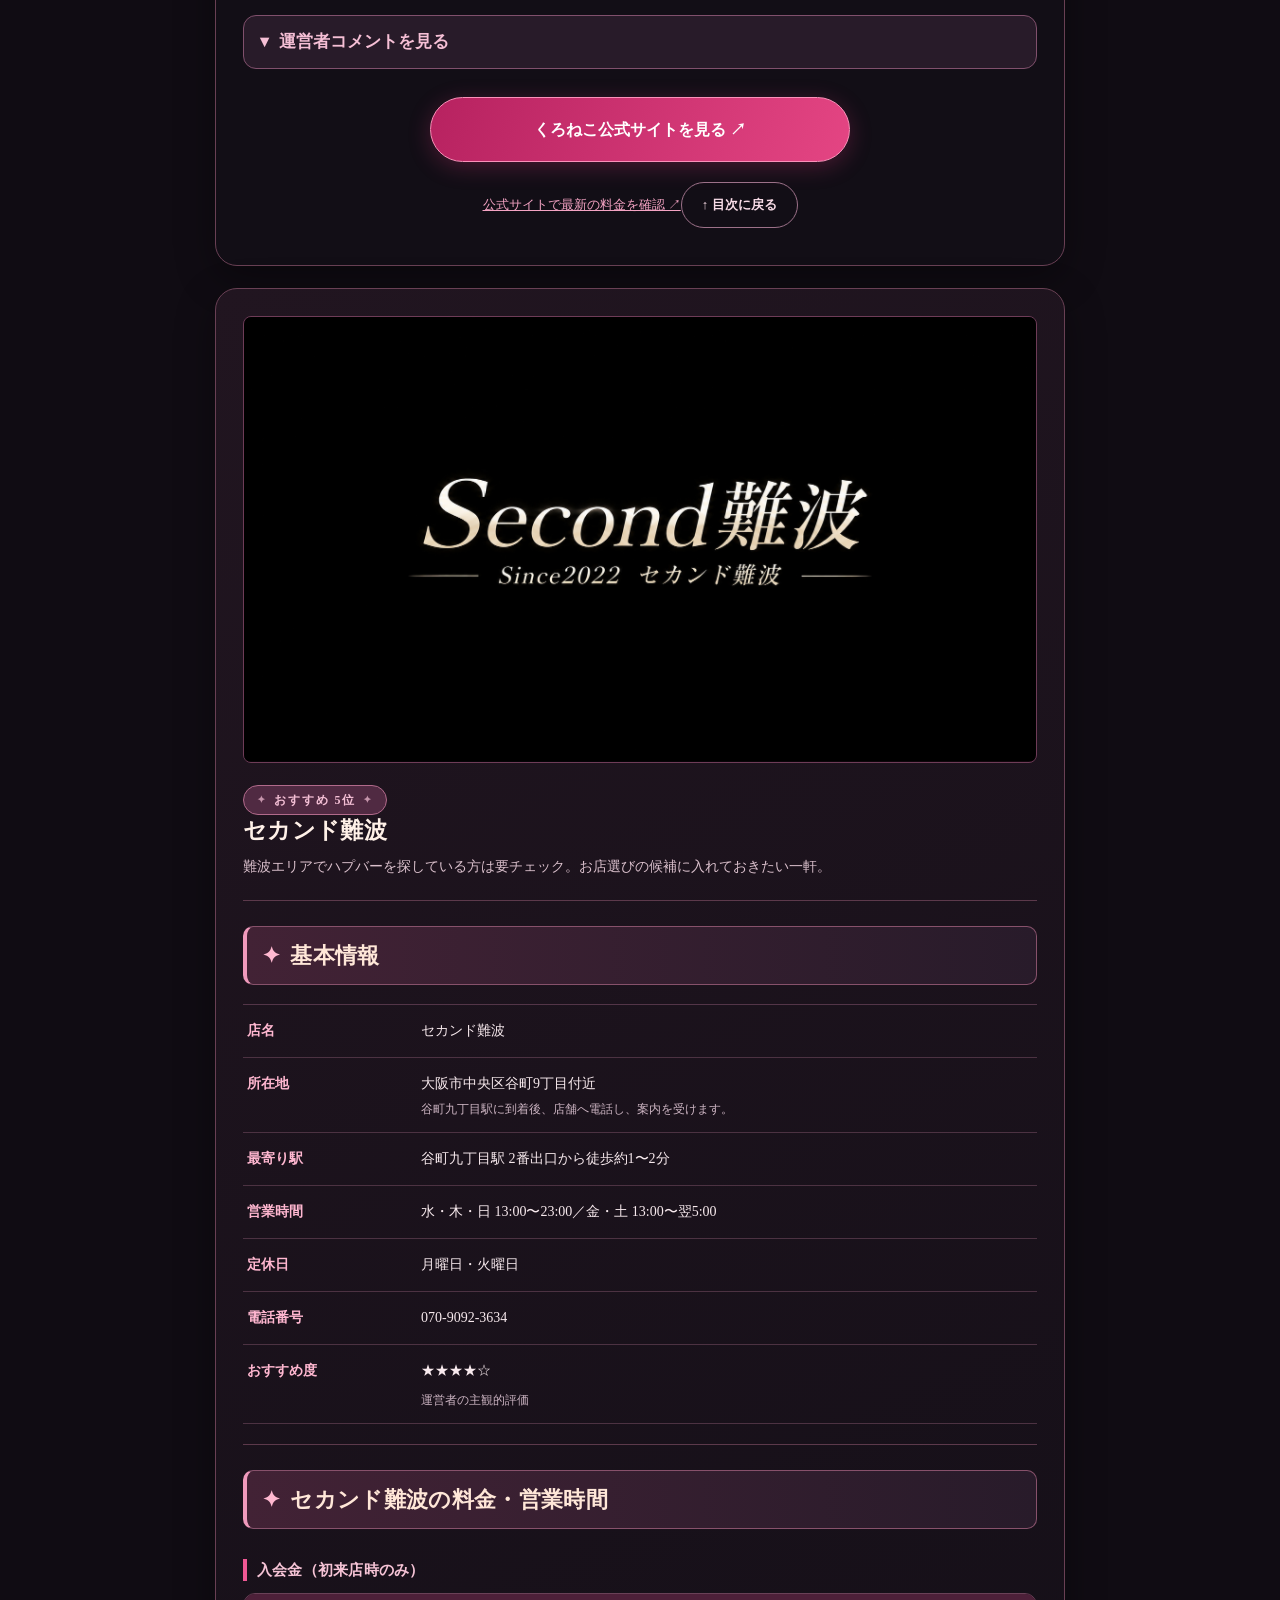
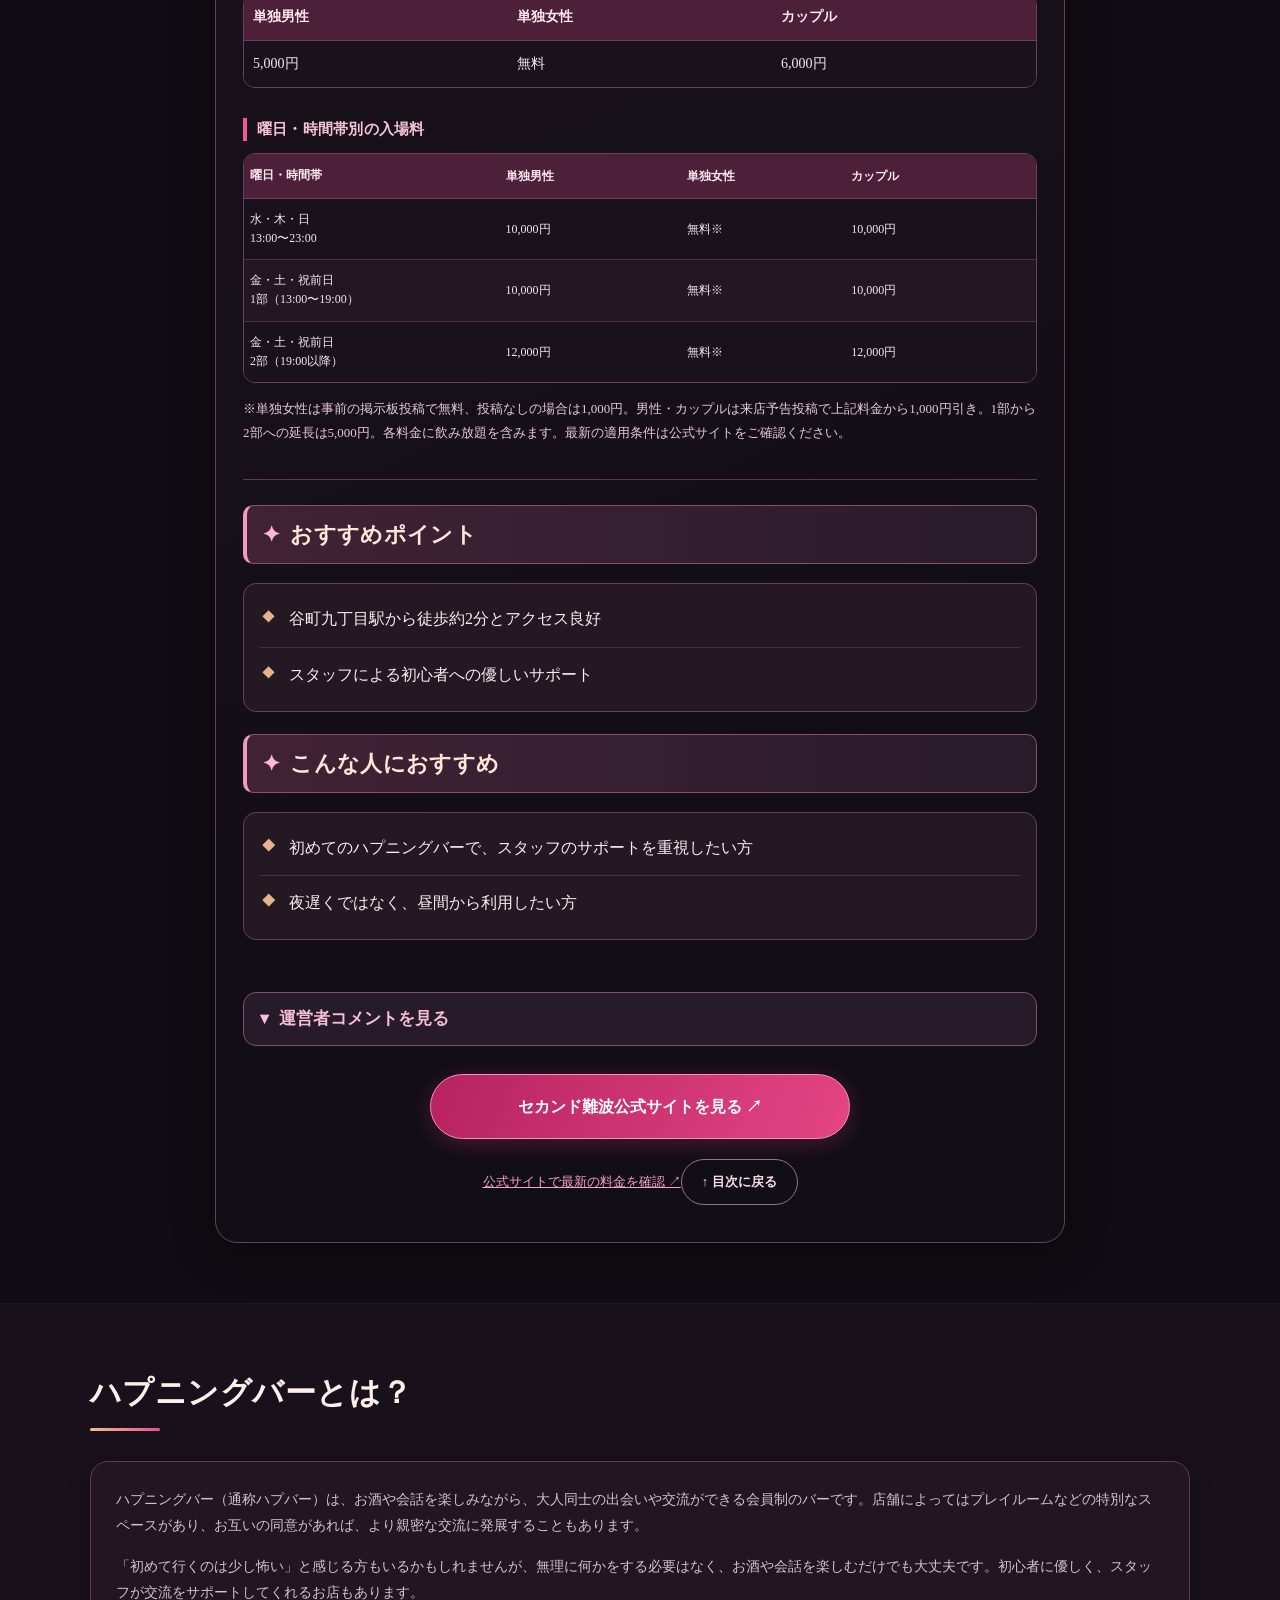
==== commit e13753a9: "Add files via upload" ====
--- a/index.html
+++ b/index.html
@@ -8,7 +8,7 @@
 <title>
 大阪のハプニングバーおすすめ店舗｜料金・実体験・店舗一覧【難波・心斎橋・梅田】
 </title>
-<link href="style.css?v=20261107-photo-unified" rel="stylesheet"/>
+<link href="style.css?v=20261115-about-mobile" rel="stylesheet"/>
 <script type="application/ld+json">
 {
   "@context": "https://schema.org",
@@ -872,16 +872,12 @@
 <section class="section tinted" id="about">
 <div class="container">
 <div class="section-heading">
-<h2>
-       ハプニングバーとは？
-      </h2>
+<h2>ハプニングバーとは？</h2>
 </div>
 <div class="content-card">
-<p>ハプニングバー（通称ハプバー）は、お酒や会話を楽しみながら、大人同士の出会いや交流ができる会員制のバーです。</p>
-<p>普通のバーと同じようにお酒や会話を楽しめるだけでなく、店舗によってはプレイルームなどの特別なスペースが用意されており、お互いの同意があれば、より親密な交流に発展することもあります。</p>
-<p>「初めて行くのは少し怖い」と感じる方もいるかもしれませんが、無理に何かをする必要はありません。お酒を飲んだり、ほかのお客さんと会話を楽しんだりするだけでも大丈夫です。</p>
-<p>店舗によって雰囲気や客層は異なりますが、初心者に優しく、スタッフが交流をサポートしてくれるお店もあります。自分に合ったお店を選び、自分のペースで楽しんでみてください。</p>
-<p>また、お気に入りのお店を見つけて通ううちに、スタッフやほかのお客さんと顔見知りになり、交流の輪が広がっていくのもハプニングバーの魅力のひとつです。</p>
+<p>ハプニングバー（通称ハプバー）は、お酒や会話を楽しみながら、大人同士の出会いや交流ができる会員制のバーです。店舗によってはプレイルームなどの特別なスペースがあり、お互いの同意があれば、より親密な交流に発展することもあります。</p>
+<p>「初めて行くのは少し怖い」と感じる方もいるかもしれませんが、無理に何かをする必要はなく、お酒や会話を楽しむだけでも大丈夫です。初心者に優しく、スタッフが交流をサポートしてくれるお店もあります。</p>
+<p>また、お気に入りのお店に通ううちに顔見知りが増え、交流の輪が広がっていくのもハプニングバーの魅力です。</p>
 <p>当サイトでは、大阪のハプニングバーの特徴や料金、雰囲気などを紹介しています。初めての方もぜひ参考にして、自分に合ったお店を見つけてみてください。</p>
 </div>
 </div>
--- a/style.css
+++ b/style.css
@@ -706,3 +706,11 @@
   font-size: 14px;
   line-height: 1.8;
 }
+
+/* 「ハプニングバーとは？」：スマートフォン向けの読みやすさ調整 */
+#about .content-card p + p { margin-top: 1.1em; }
+@media (max-width: 700px) {
+  #about .content-card { padding: 20px 19px; }
+  #about .content-card p { font-size: 16px; line-height: 1.75; }
+  #about .content-card p + p { margin-top: 1em; }
+}
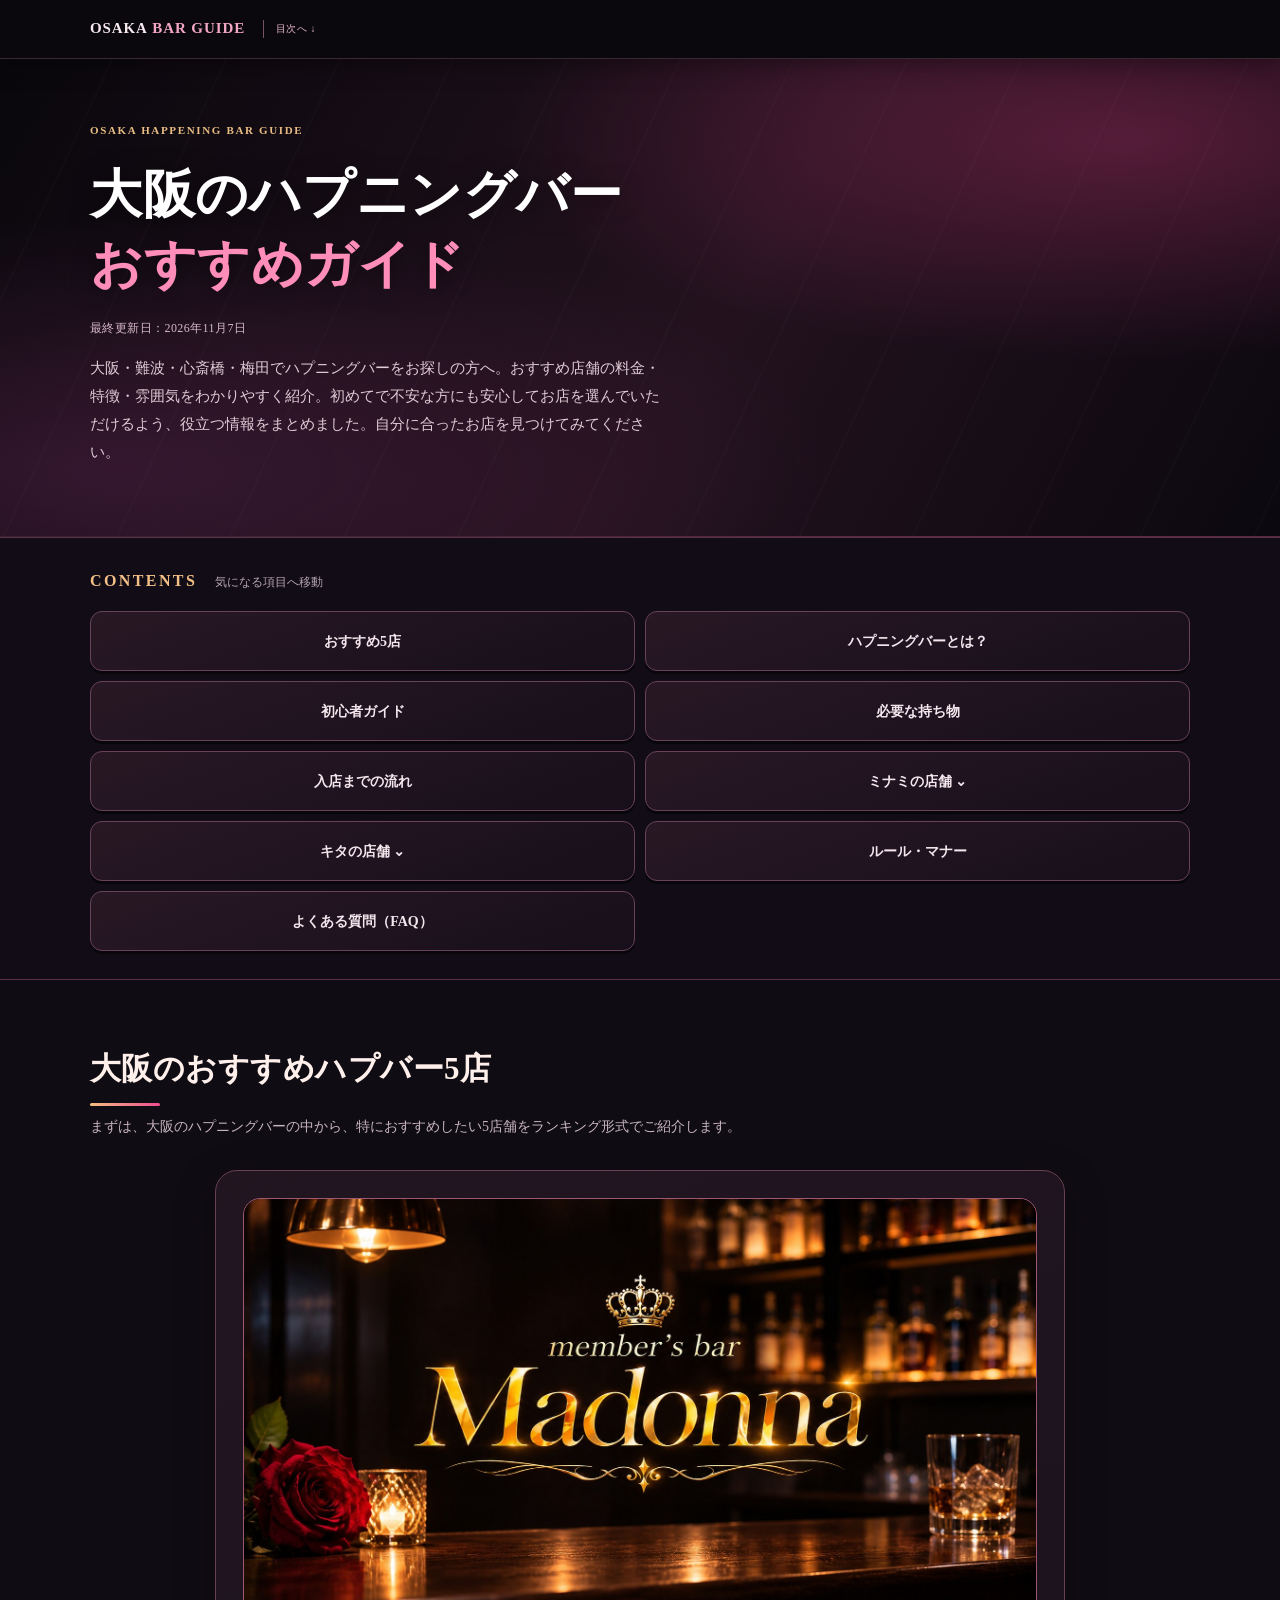
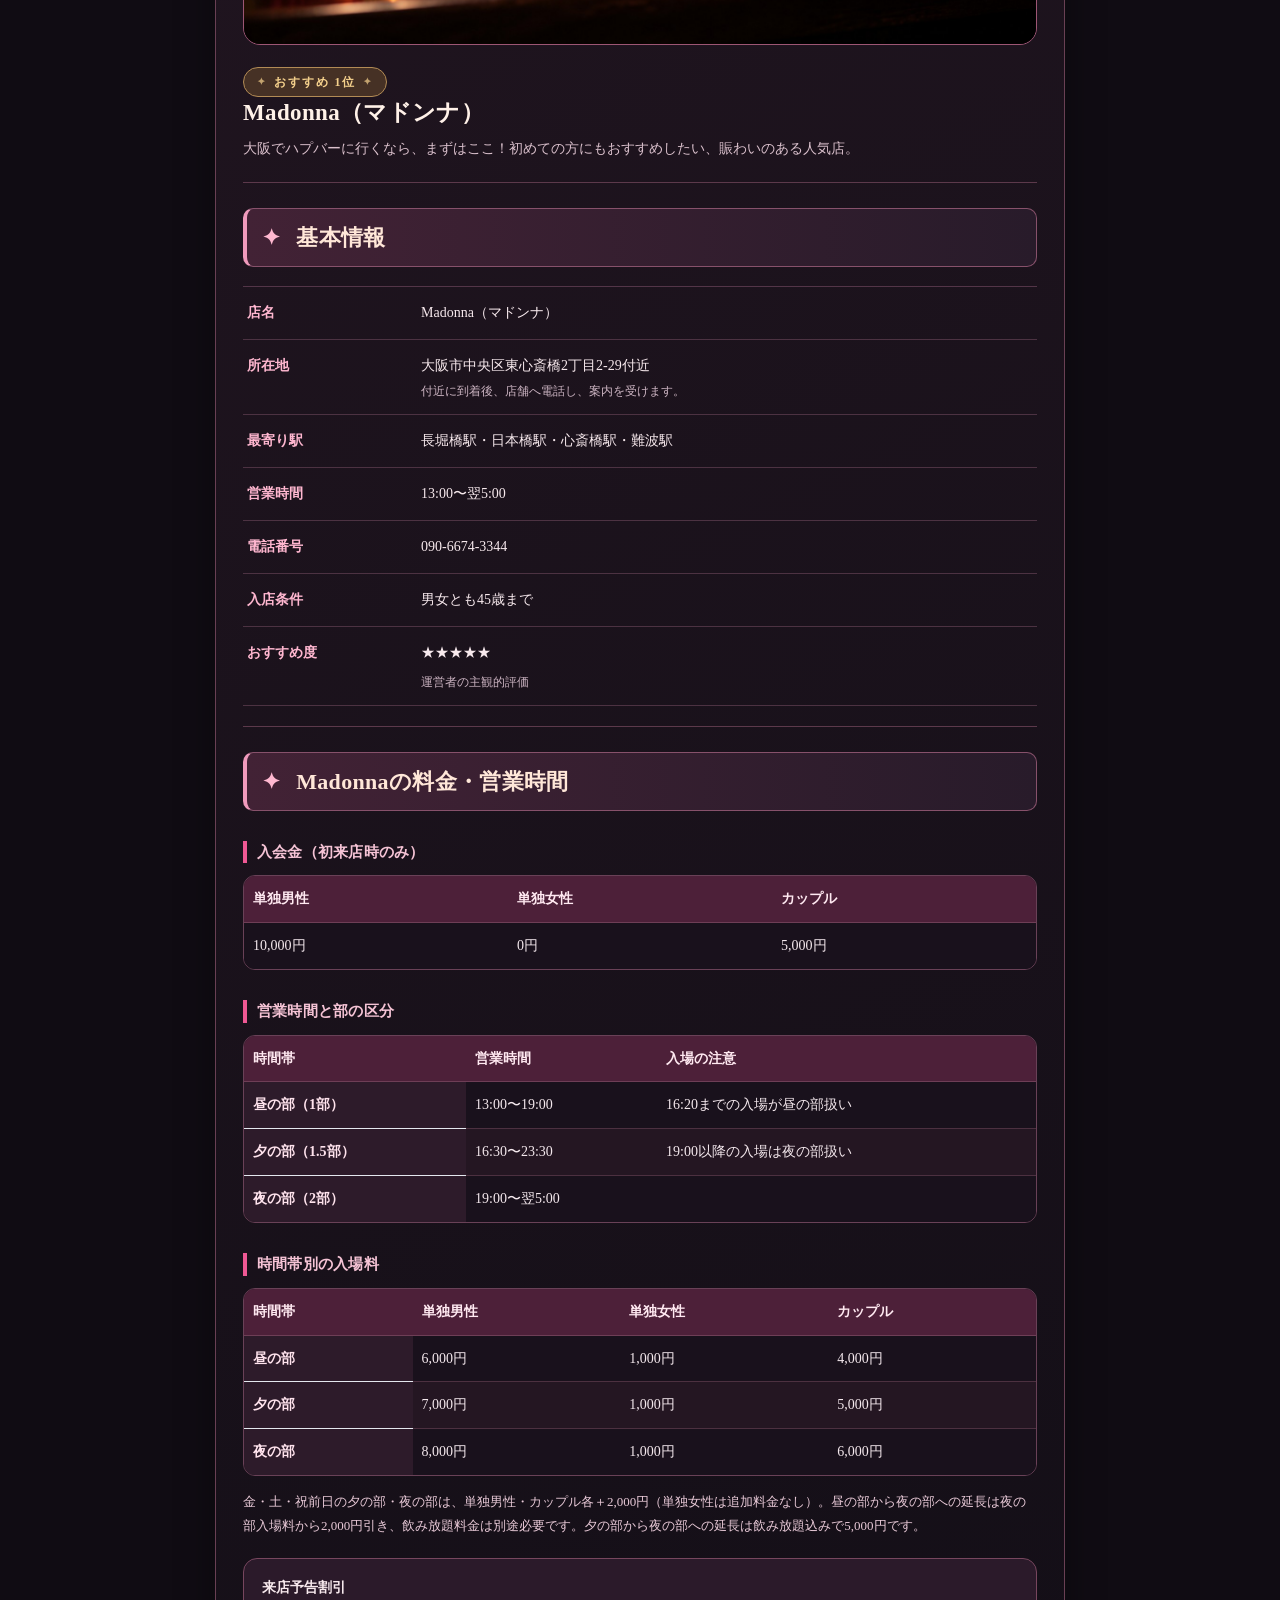
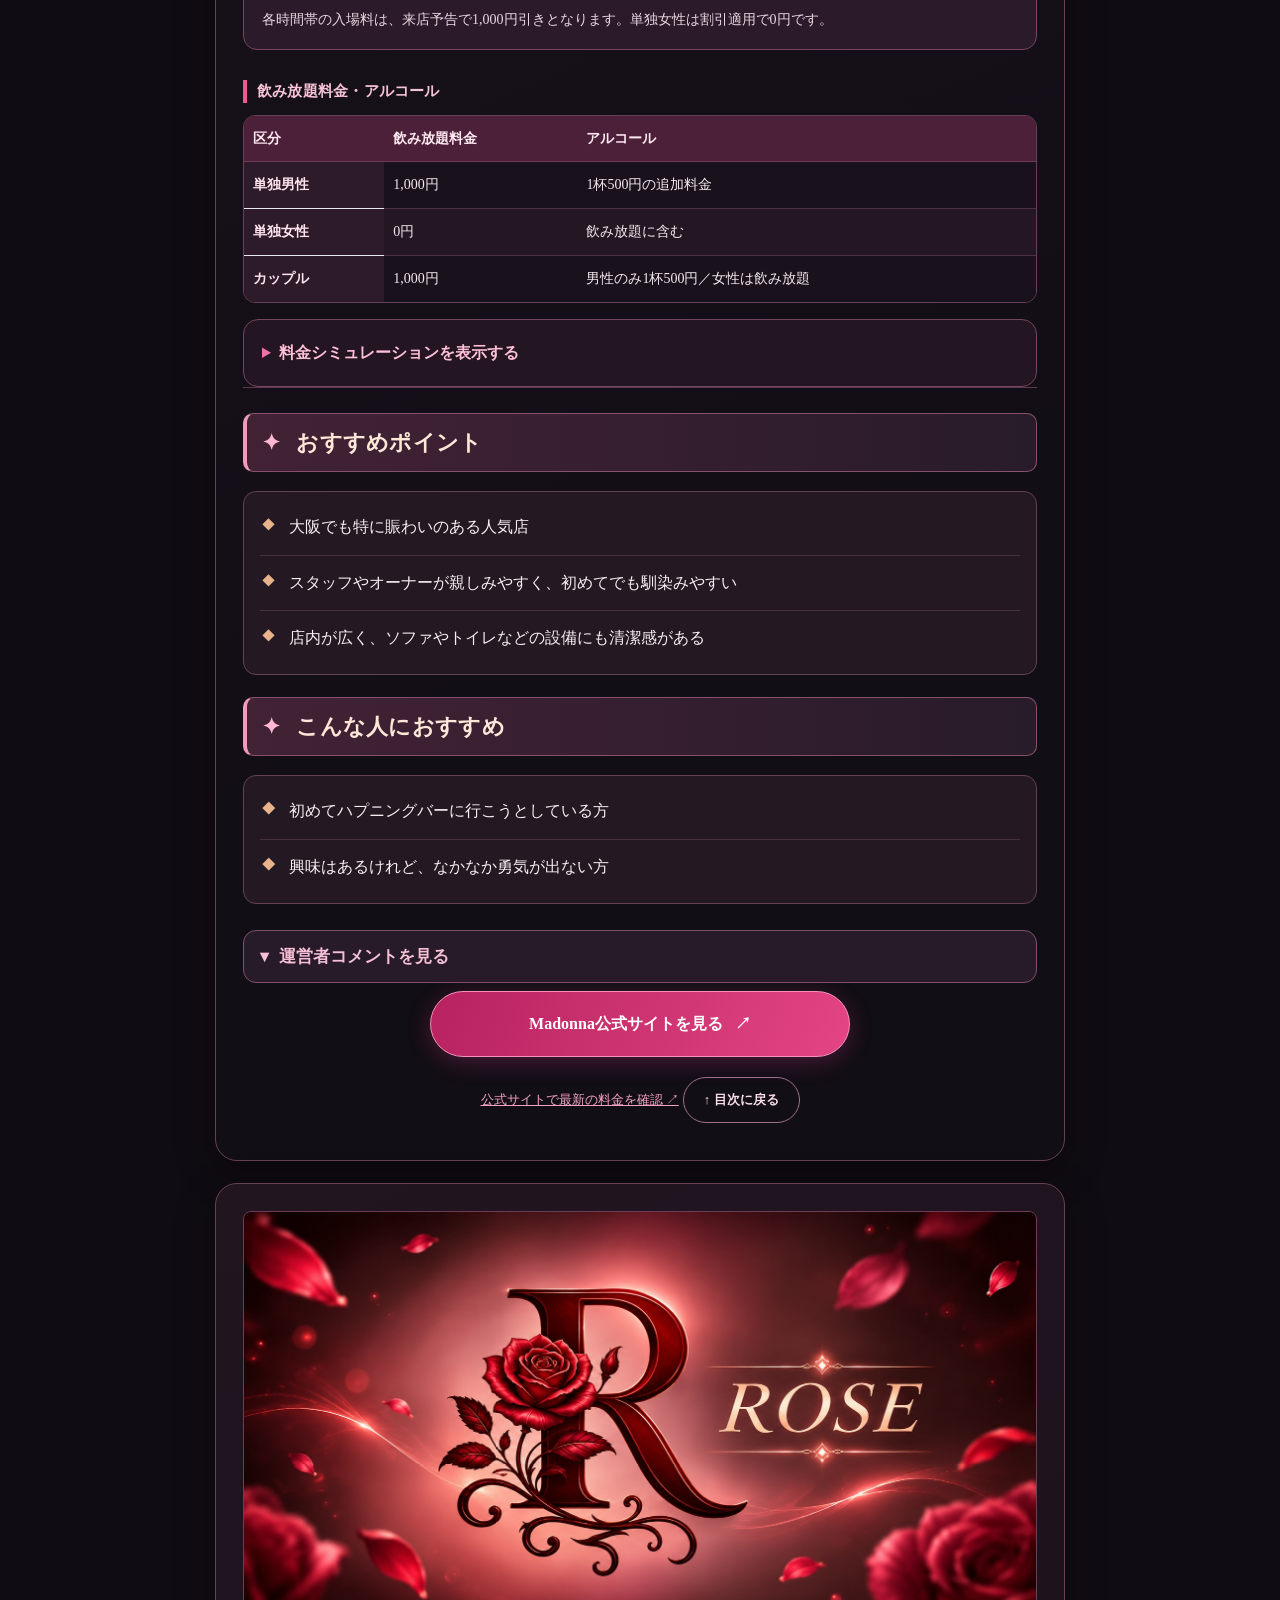
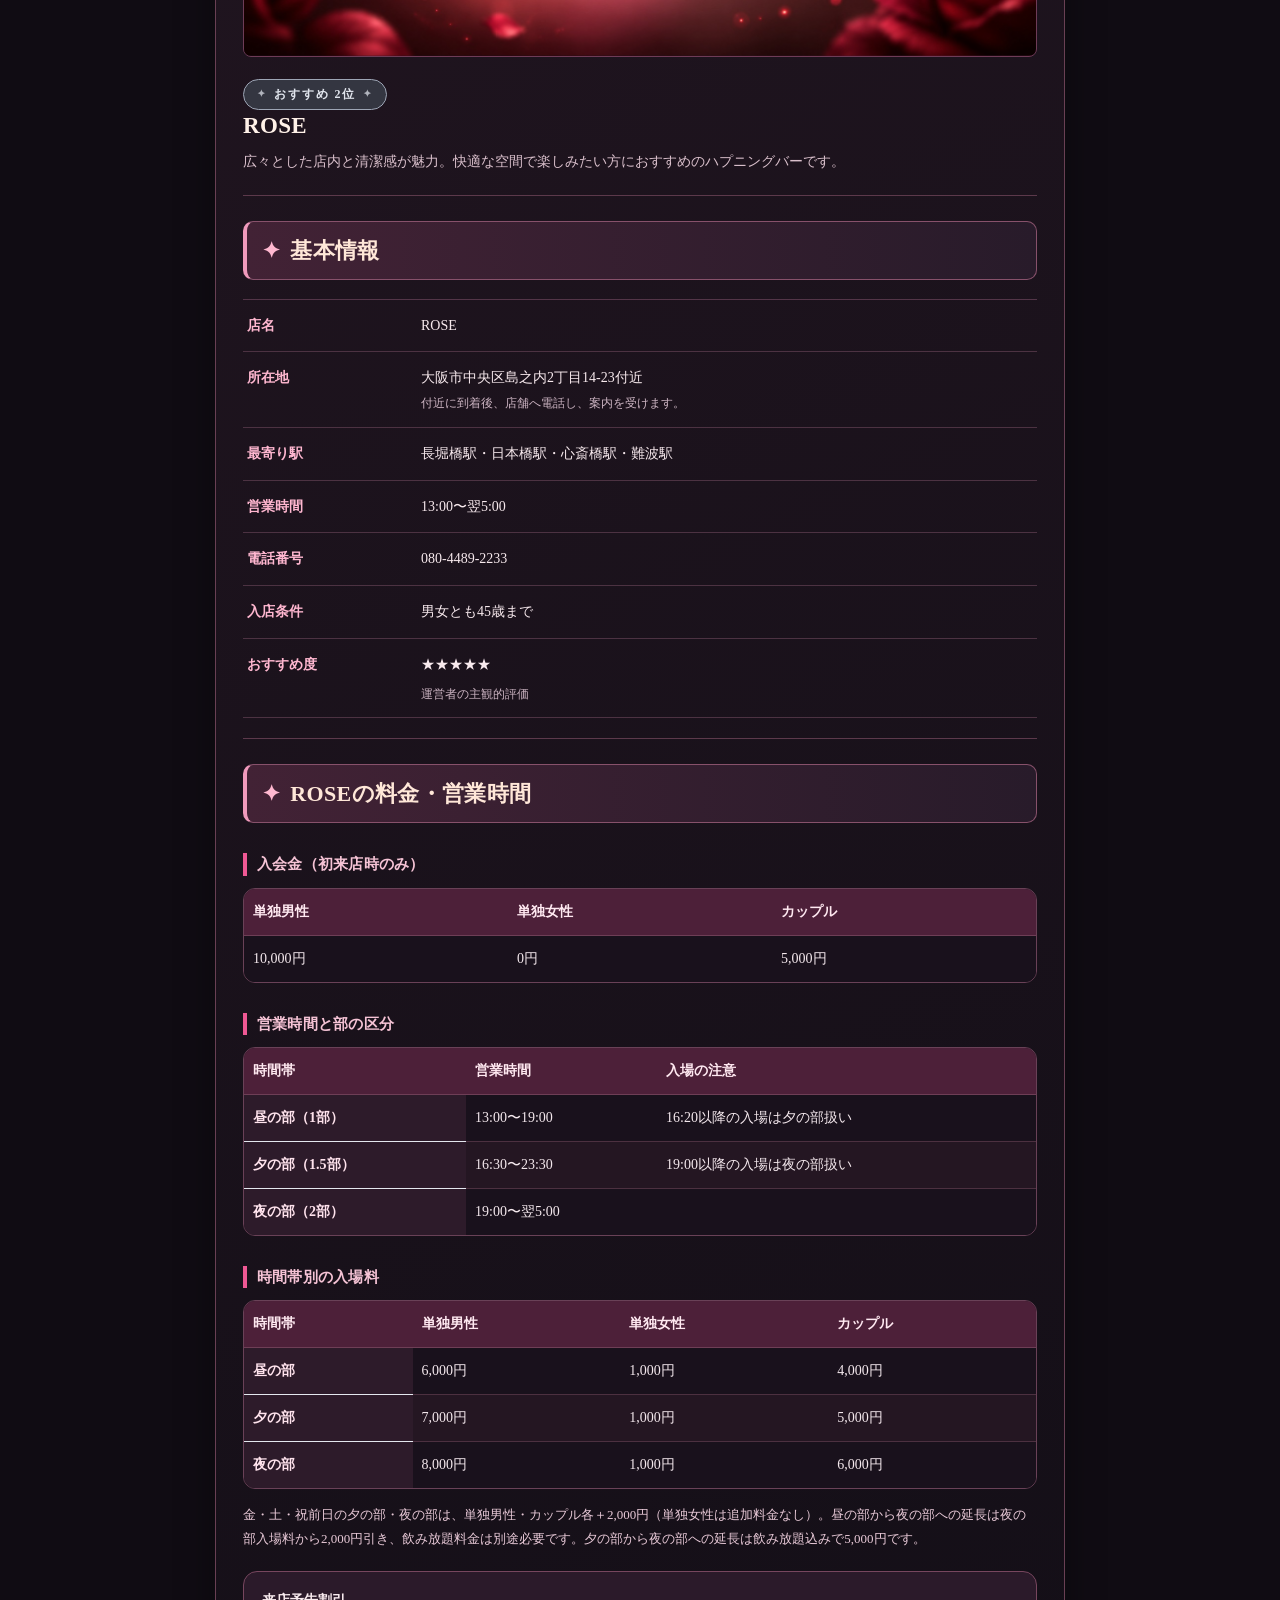
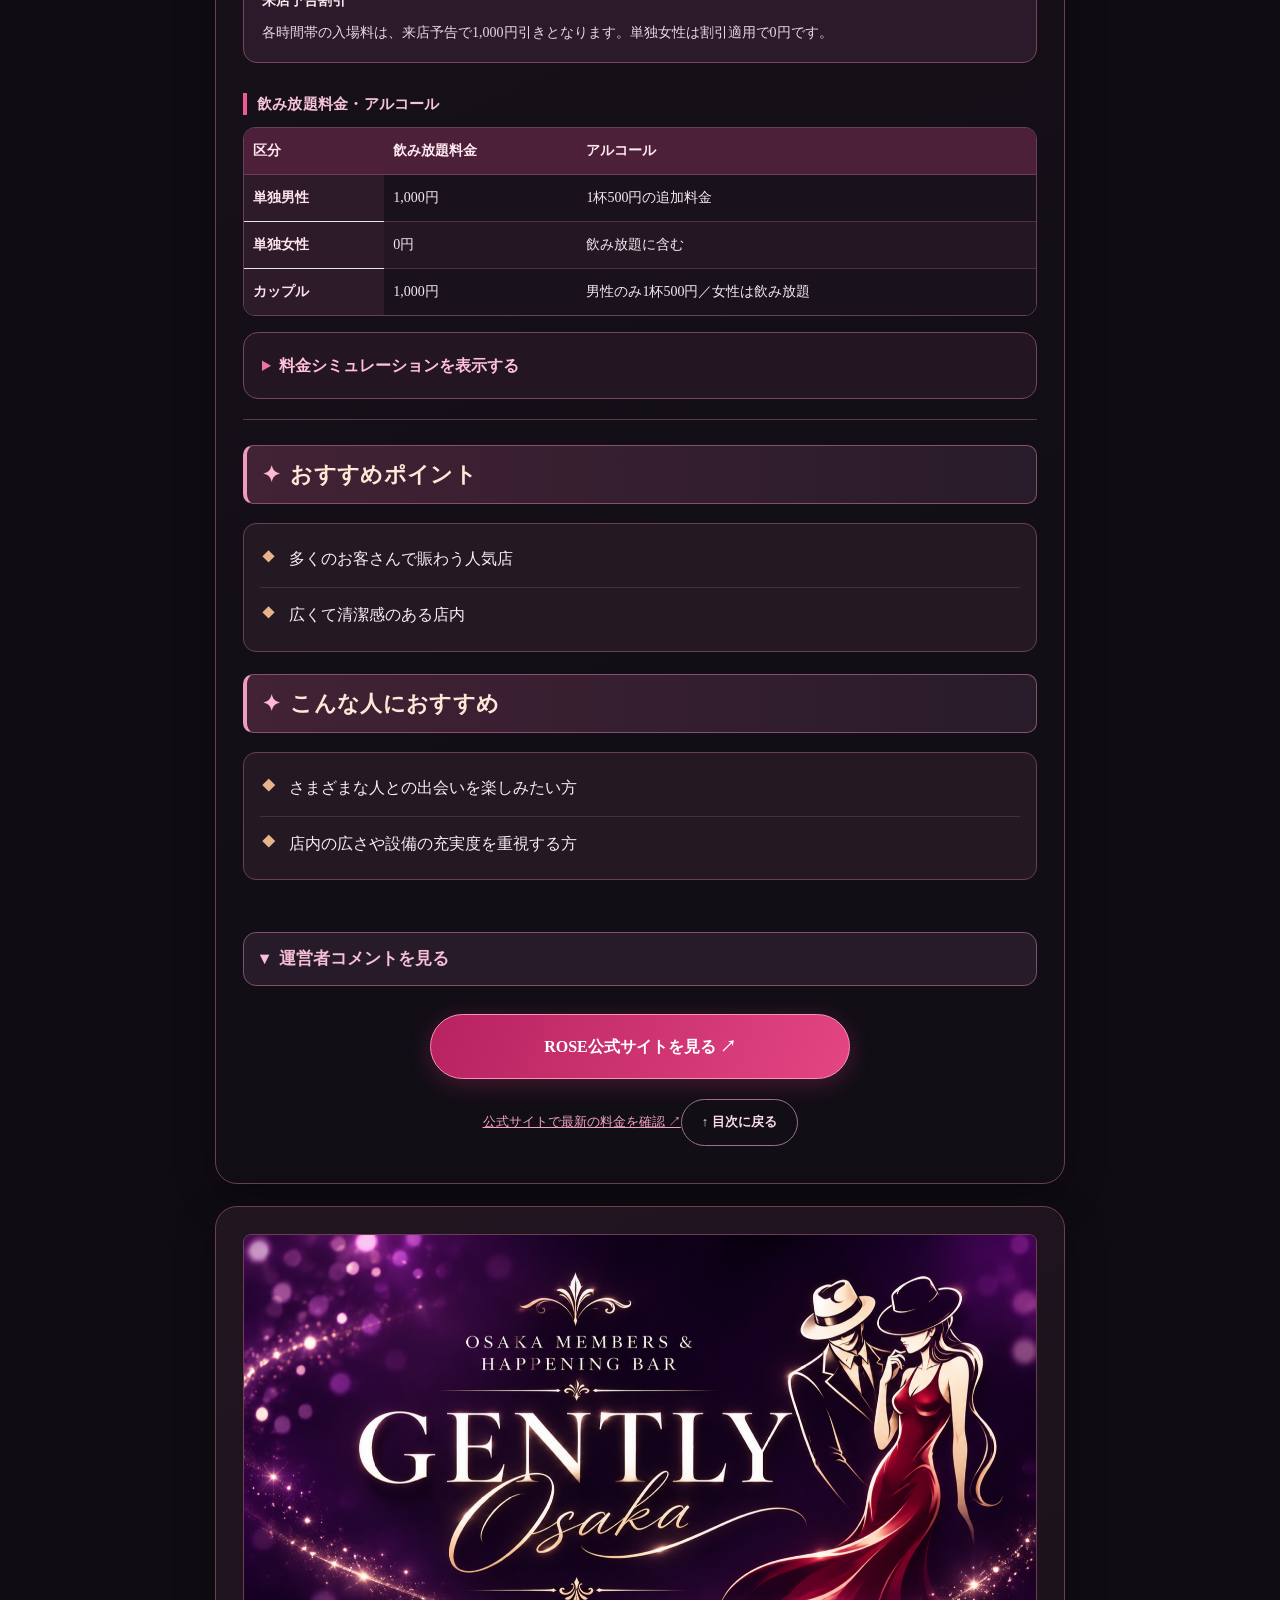
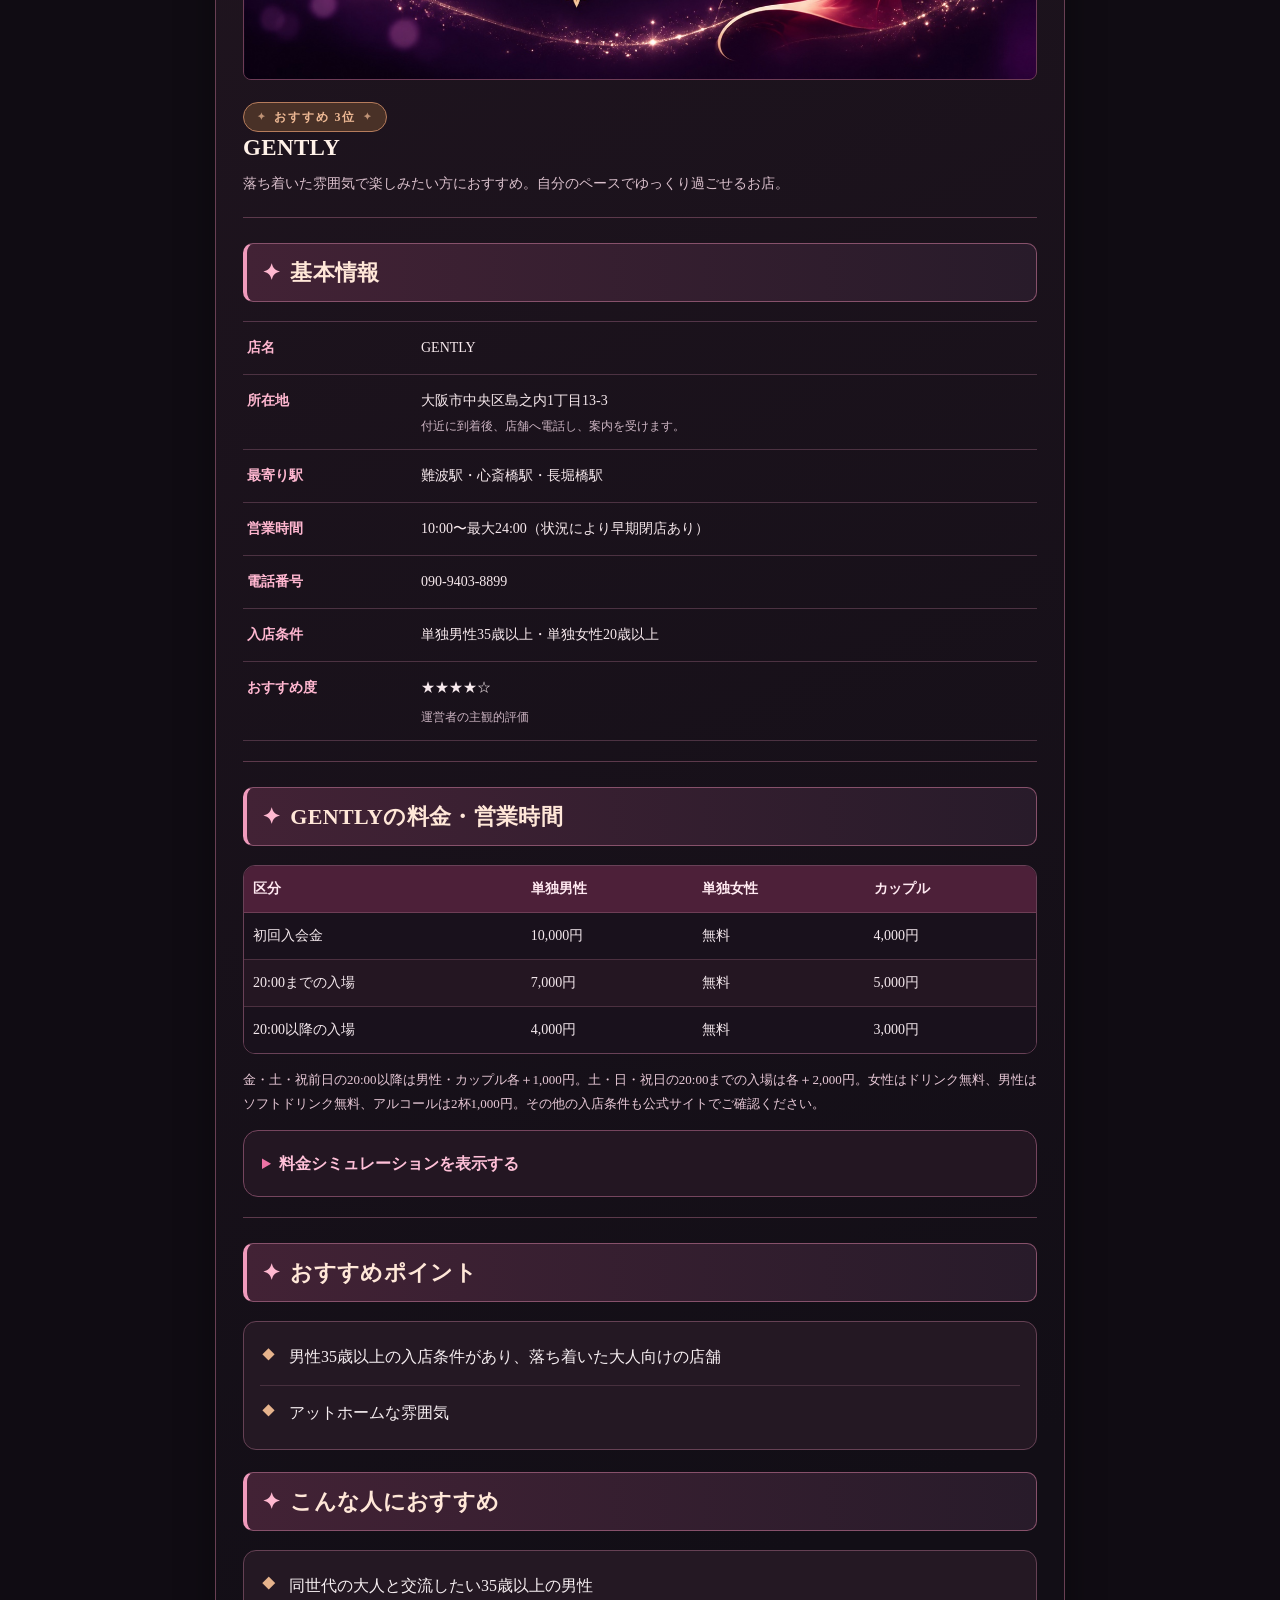
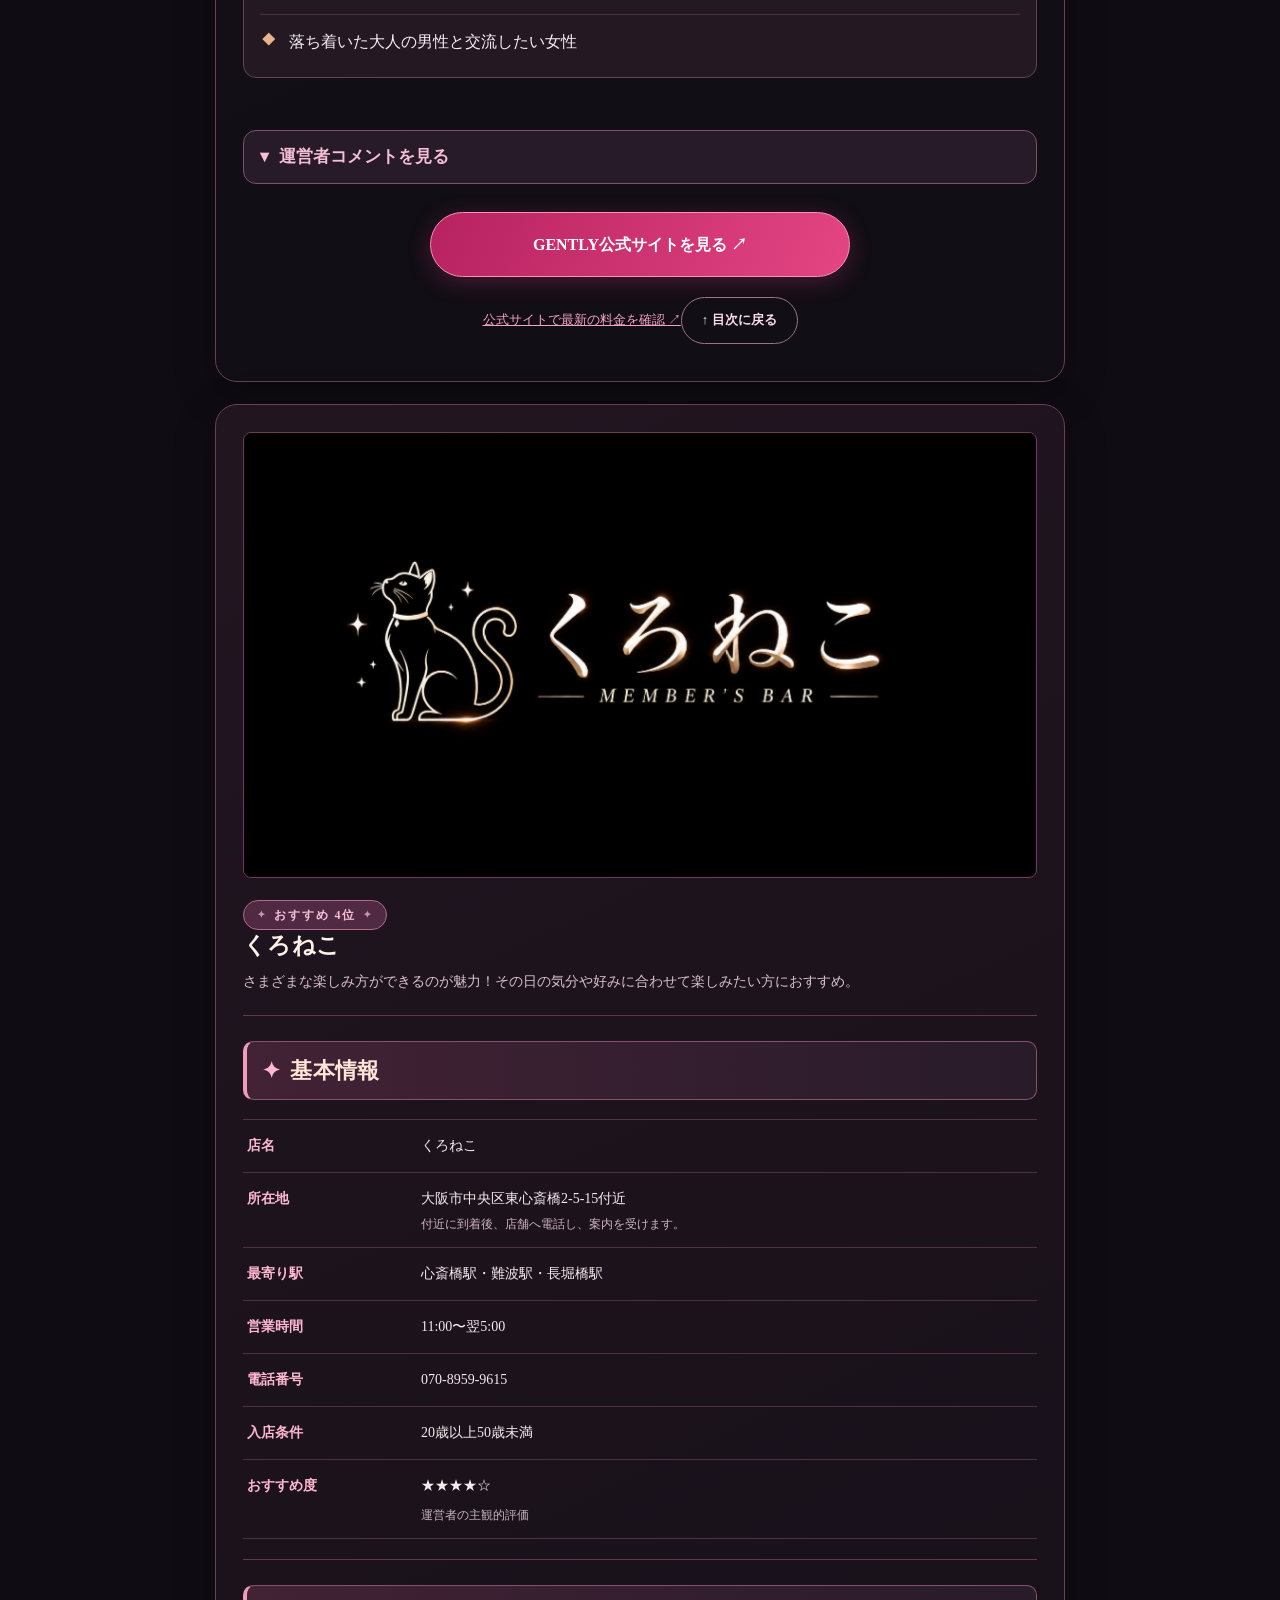
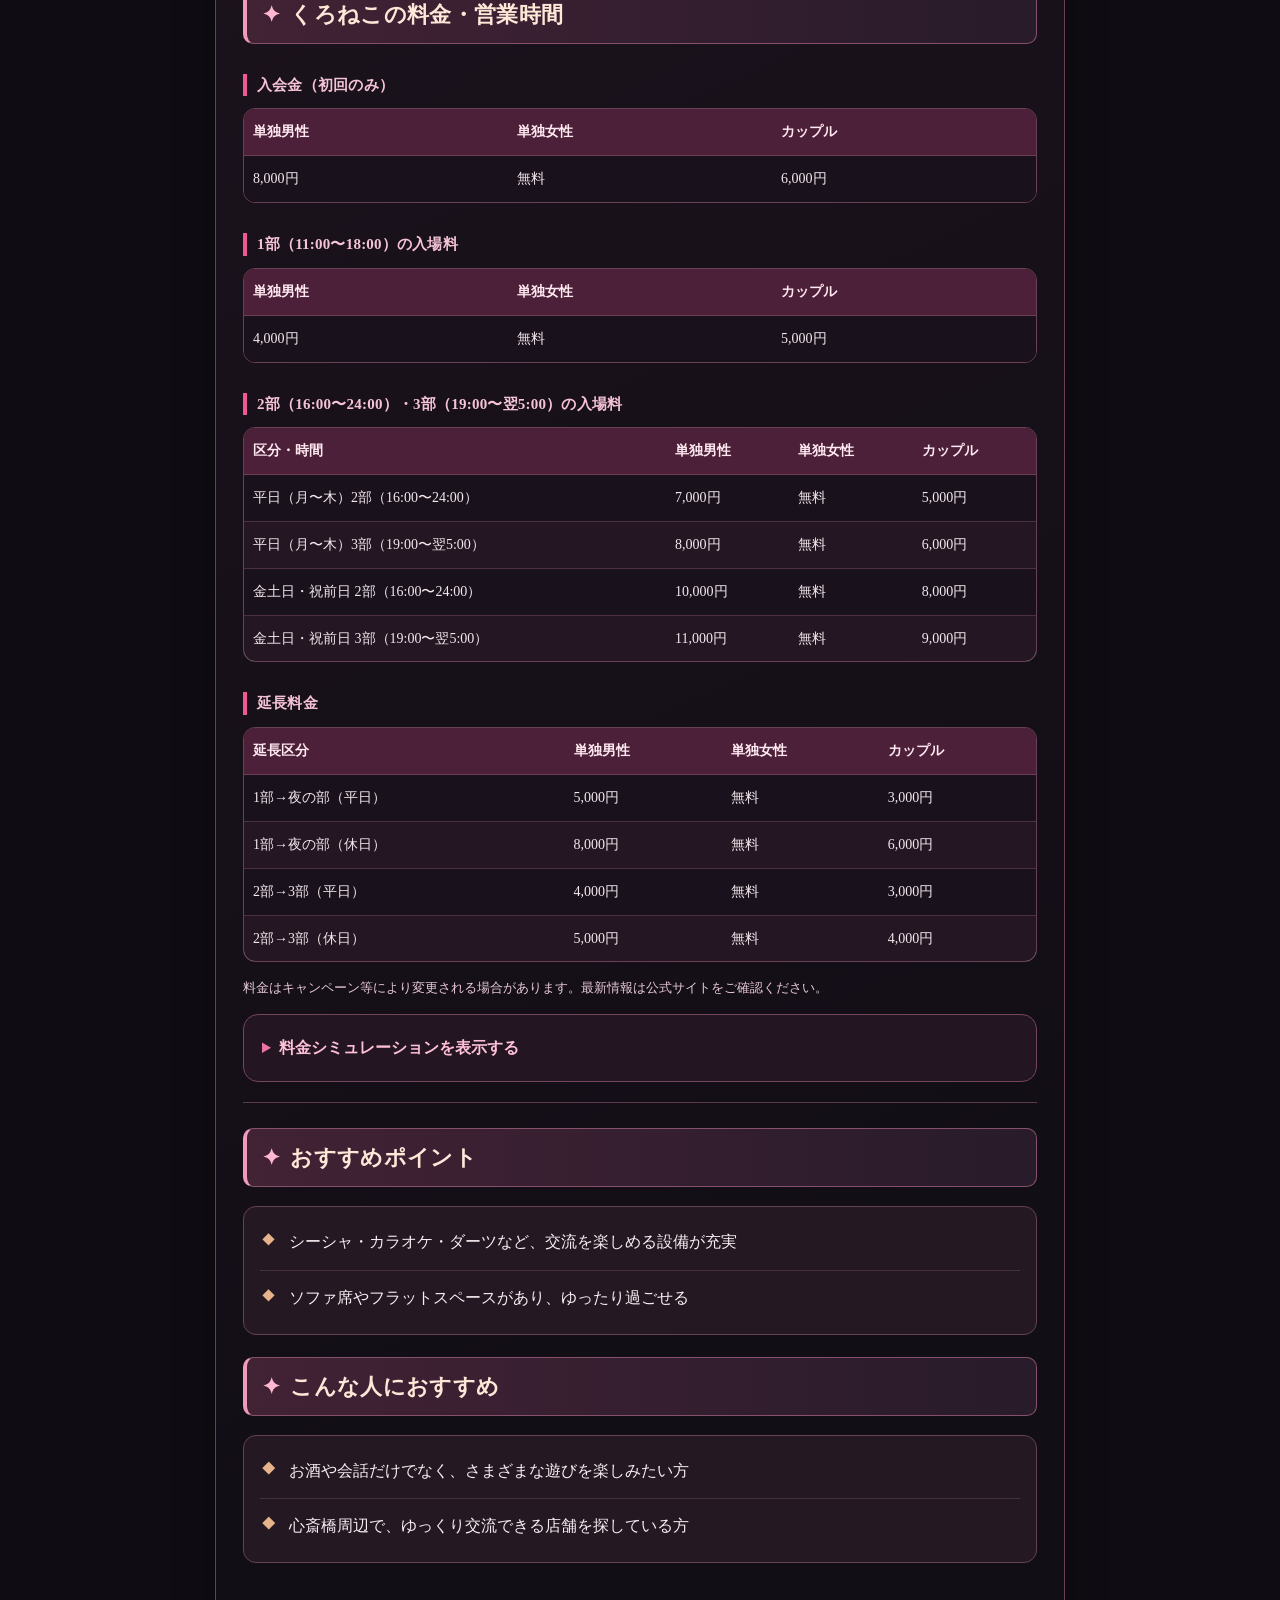
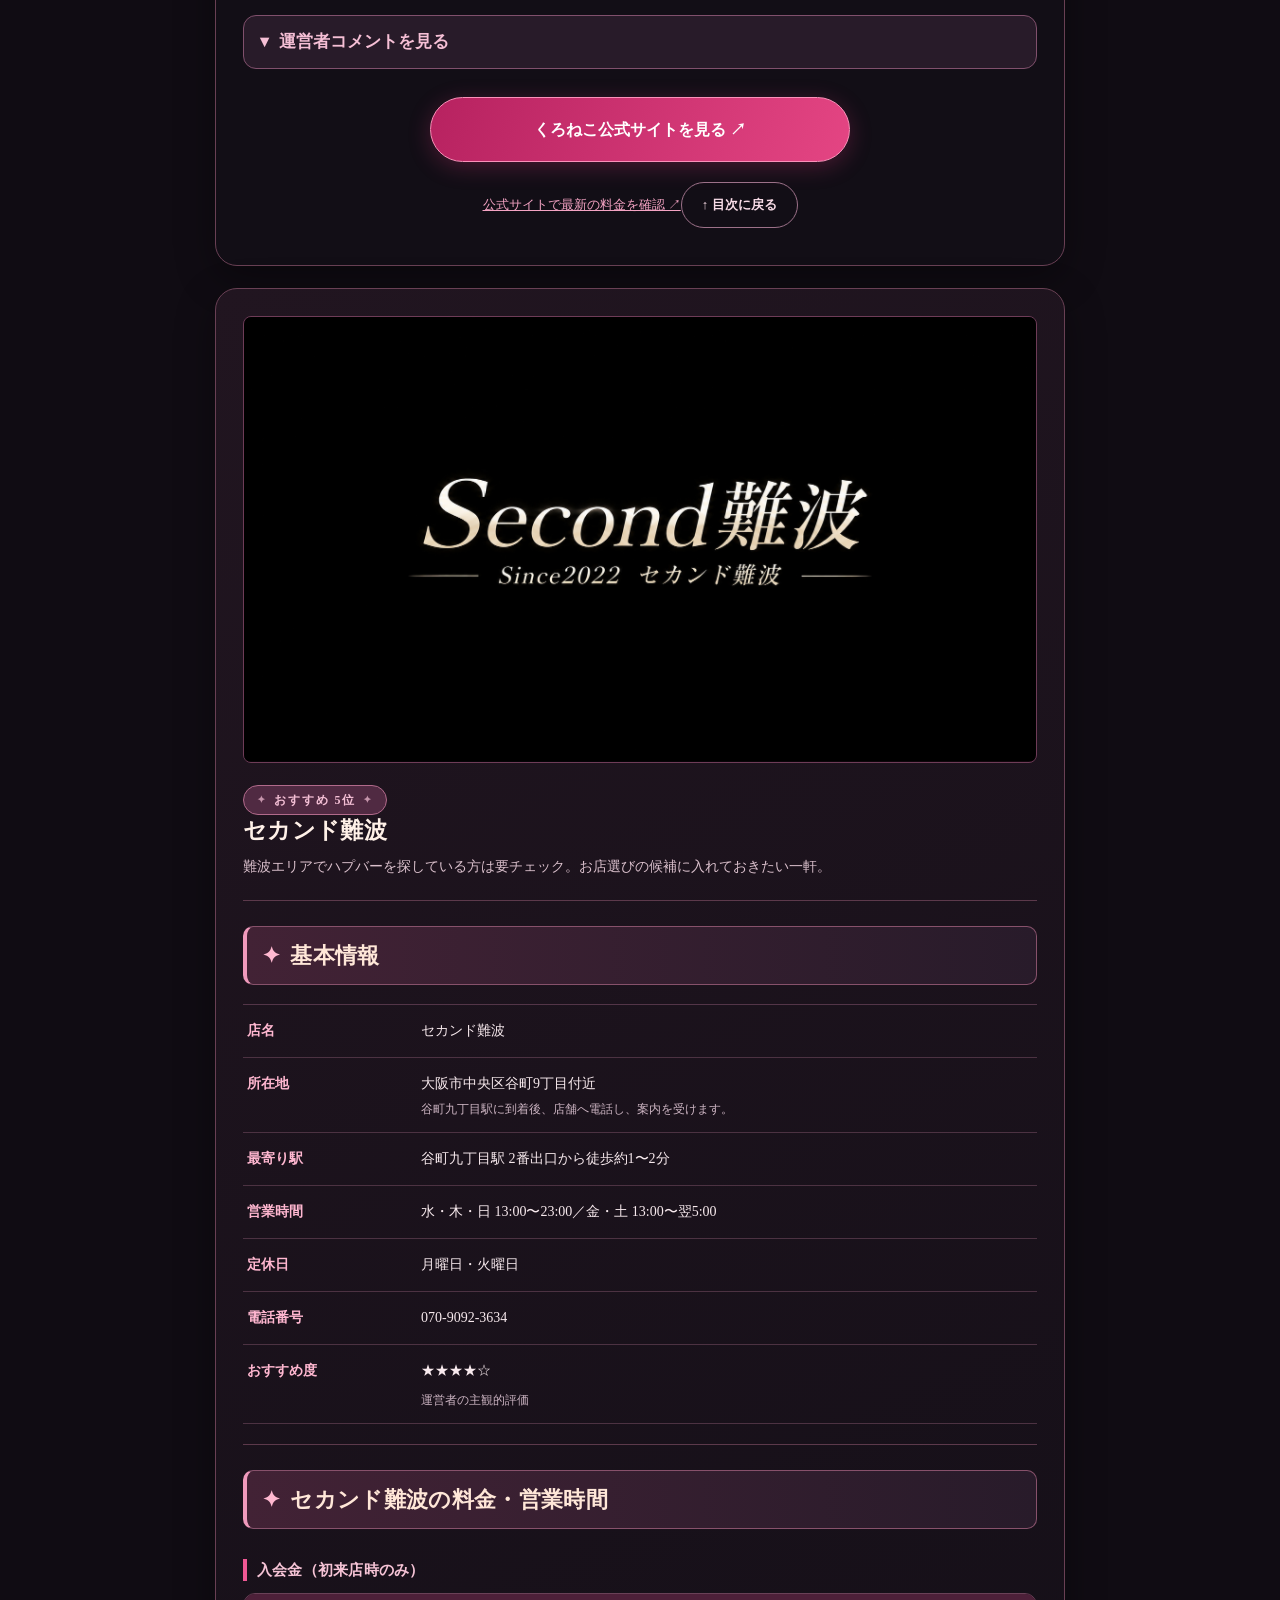
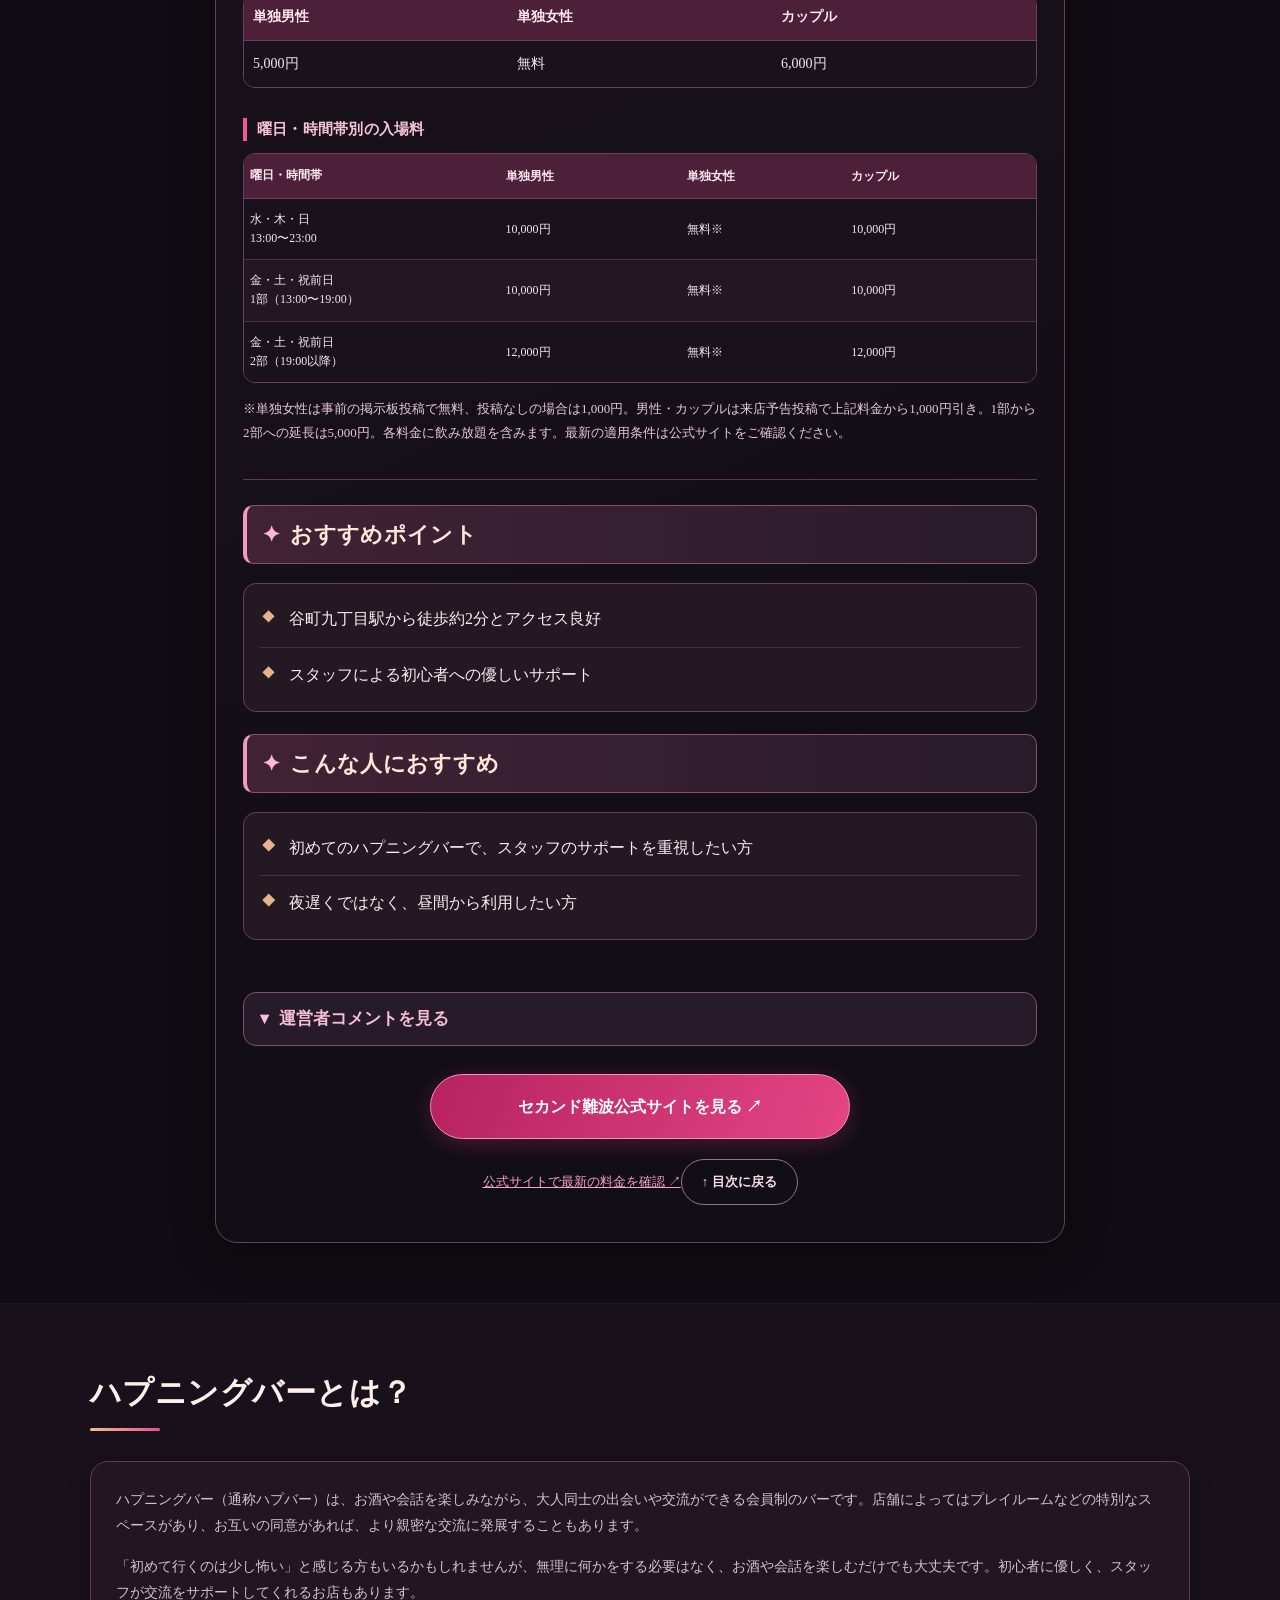
==== commit 406b7a1f: "Add files via upload" ====
--- a/index.html
+++ b/index.html
@@ -57,7 +57,7 @@
 }
 </script>
 </head>
-<body>
+<body id="top">
 <header class="header">
 <div class="container header-inner">
 <a aria-label="OSAKA BAR GUIDEの目次へ移動" class="logo" href="#contents">
@@ -100,7 +100,7 @@
        気になる項目へ移動
       </span>
 </div>
-<nav aria-label="ページ内の項目と店舗一覧" class="toc"><a href="#shops">おすすめ5店</a><a href="#about">ハプニングバーとは？</a><a href="#beginner">初心者ガイド</a><a href="#items">必要な持ち物</a><a href="#steps">入店までの流れ</a><details class="toc-dropdown"><summary>ミナミの店舗  ⌄</summary><div aria-label="minamiの店舗一覧" class="toc-submenu toc-submenu-minami"><a aria-label="大阪ミナミのMadonnaの店舗情報を開く" data-toc-shop="true" href="#minami-madonna"><span aria-hidden="true" class="toc-diamond">◆</span>Madonna（マドンナ）</a><a aria-label="大阪ミナミのROSEの店舗情報を開く" data-toc-shop="true" href="#minami-rose"><span aria-hidden="true" class="toc-diamond">◆</span>ROSE</a><a data-toc-shop="true" href="#minami-gently"><span aria-hidden="true" class="toc-diamond">◆</span>GENTLY</a><a data-toc-shop="true" href="#minami-kuroneko"><span aria-hidden="true" class="toc-diamond">◆</span>くろねこ</a><a data-toc-shop="true" href="#minami-second-namba"><span aria-hidden="true" class="toc-diamond">◆</span>セカンド難波</a><a data-toc-shop="true" href="#minami-secret"><span aria-hidden="true" class="toc-diamond">◆</span>SECRET</a><a data-toc-shop="true" href="#minami-esz"><span aria-hidden="true" class="toc-diamond">◆</span>ESZ</a><a data-toc-shop="true" href="#minami-cross-owl"><span aria-hidden="true" class="toc-diamond">◆</span>CROSS OWL</a><a data-toc-shop="true" href="#minami-rosier"><span aria-hidden="true" class="toc-diamond">◆</span>Rosier（ロジェ）</a><a data-toc-shop="true" href="#minami-voile"><span aria-hidden="true" class="toc-diamond">◆</span>サロンVoile（ヴェール）</a><a data-toc-shop="true" href="#minami-red-dragon"><span aria-hidden="true" class="toc-diamond">◆</span>RED DRAGON 本店</a><a data-toc-shop="true" href="#minami-romantic"><span aria-hidden="true" class="toc-diamond">◆</span>ROMANTIC（ロマンティック）</a><a data-toc-shop="true" href="#minami-red-revolution"><span aria-hidden="true" class="toc-diamond">◆</span>RED REVOLUTION</a><a data-toc-shop="true" href="#minami-perv"><span aria-hidden="true" class="toc-diamond">◆</span>Perv（パフ）</a><a data-toc-shop="true" href="#minami-datura-eden"><span aria-hidden="true" class="toc-diamond">◆</span>ダチュラエデン</a><a data-toc-shop="true" href="#minami-melinda"><span aria-hidden="true" class="toc-diamond">◆</span>XOXO Melinda（メリンダ）</a></div></details><details class="toc-dropdown"><summary>キタの店舗  ⌄</summary><div aria-label="kitaの店舗一覧" class="toc-submenu toc-submenu-kita"><a data-toc-shop="true" href="#kita-red-dragon"><span aria-hidden="true" class="toc-diamond">◆</span>レッドドラゴン梅田</a><a data-toc-shop="true" href="#kita-dears"><span aria-hidden="true" class="toc-diamond">◆</span>Dears（ディアーズ）</a></div></details><a href="#prices">料金比較</a><a href="#rules">ルール・マナー</a><a href="#faq">よくある質問（FAQ）</a></nav>
+<nav aria-label="ページ内の項目と店舗一覧" class="toc"><a href="#shops">おすすめ5店</a><a href="#about">ハプニングバーとは？</a><a href="#beginner">初心者ガイド</a><a href="#items">必要な持ち物</a><a href="#steps">入店までの流れ</a><details class="toc-dropdown"><summary>ミナミの店舗  ⌄</summary><div aria-label="minamiの店舗一覧" class="toc-submenu toc-submenu-minami"><a aria-label="大阪ミナミのMadonnaの店舗情報を開く" data-toc-shop="true" href="#minami-madonna"><span aria-hidden="true" class="toc-diamond">◆</span>Madonna（マドンナ）</a><a aria-label="大阪ミナミのROSEの店舗情報を開く" data-toc-shop="true" href="#minami-rose"><span aria-hidden="true" class="toc-diamond">◆</span>ROSE</a><a data-toc-shop="true" href="#minami-gently"><span aria-hidden="true" class="toc-diamond">◆</span>GENTLY</a><a data-toc-shop="true" href="#minami-kuroneko"><span aria-hidden="true" class="toc-diamond">◆</span>くろねこ</a><a data-toc-shop="true" href="#minami-second-namba"><span aria-hidden="true" class="toc-diamond">◆</span>セカンド難波</a><a data-toc-shop="true" href="#minami-secret"><span aria-hidden="true" class="toc-diamond">◆</span>SECRET</a><a data-toc-shop="true" href="#minami-esz"><span aria-hidden="true" class="toc-diamond">◆</span>ESZ</a><a data-toc-shop="true" href="#minami-cross-owl"><span aria-hidden="true" class="toc-diamond">◆</span>CROSS OWL</a><a data-toc-shop="true" href="#minami-rosier"><span aria-hidden="true" class="toc-diamond">◆</span>Rosier（ロジェ）</a><a data-toc-shop="true" href="#minami-voile"><span aria-hidden="true" class="toc-diamond">◆</span>サロンVoile（ヴェール）</a><a data-toc-shop="true" href="#minami-red-dragon"><span aria-hidden="true" class="toc-diamond">◆</span>RED DRAGON 本店</a><a data-toc-shop="true" href="#minami-romantic"><span aria-hidden="true" class="toc-diamond">◆</span>ROMANTIC（ロマンティック）</a><a data-toc-shop="true" href="#minami-red-revolution"><span aria-hidden="true" class="toc-diamond">◆</span>RED REVOLUTION</a><a data-toc-shop="true" href="#minami-perv"><span aria-hidden="true" class="toc-diamond">◆</span>Perv（パフ）</a><a data-toc-shop="true" href="#minami-datura-eden"><span aria-hidden="true" class="toc-diamond">◆</span>ダチュラエデン</a><a data-toc-shop="true" href="#minami-melinda"><span aria-hidden="true" class="toc-diamond">◆</span>XOXO Melinda（メリンダ）</a></div></details><details class="toc-dropdown"><summary>キタの店舗  ⌄</summary><div aria-label="kitaの店舗一覧" class="toc-submenu toc-submenu-kita"><a data-toc-shop="true" href="#kita-red-dragon"><span aria-hidden="true" class="toc-diamond">◆</span>レッドドラゴン梅田</a><a data-toc-shop="true" href="#kita-dears"><span aria-hidden="true" class="toc-diamond">◆</span>Dears（ディアーズ）</a></div></details><a href="#rules">ルール・マナー</a><a href="#faq">よくある質問（FAQ）</a></nav>
 </div>
 </section>
 <section class="section" id="shops">
@@ -891,44 +891,24 @@
 </div>
 <div class="tile-grid">
 <div class="content-card">
-<h3>
-        初心者でも楽しめる？
-       </h3>
-<p class="card-explanation">
-        初めての方でも楽しめるお店はあります。まずは店内の雰囲気に慣れながら、自分のペースで過ごしましょう。無理に何かへ参加する必要はありません。
-       </p>
+<h3>初心者に優しいお店を選ぼう</h3>
+<p class="card-explanation">初めてハプニングバーに行くなら、初心者への対応が丁寧なお店を選ぶのがおすすめです。スタッフが店内のルールを説明してくれたり、ほかのお客さんとの交流をサポートしてくれたりする店舗もあります。初めてで不安な方は、スタッフのサポート体制やお店の雰囲気を確認してみましょう。</p>
 </div>
 <div class="content-card">
-<h3>
-        1人で行っても大丈夫？
-       </h3>
-<p class="card-explanation">
-        1人で利用できるかは店舗や時間帯によって異なります。初めての場合は、来店前に入店条件や混雑状況を確認しておくと安心です。
-       </p>
+<h3>お店の雰囲気や客層を比較しよう</h3>
+<p class="card-explanation">ハプニングバーは店舗によって雰囲気や客層が異なります。にぎやかな交流を楽しめるお店もあれば、落ち着いた空間でゆっくり会話を楽しめるお店もあります。自分がどんな過ごし方をしたいかを考えながら、お店の特徴を比較してみてください。</p>
 </div>
 <div class="content-card">
-<h3>
-        服装は？
-       </h3>
-<p class="card-explanation">
-        服装の決まりはお店によって異なります。清潔感のある服装を基本に、ドレスコードや着替えの必要性を公式サイトで確認しましょう。
-       </p>
+<h3>料金や入店条件を事前に確認しよう</h3>
+<p class="card-explanation">ハプニングバーの料金は、性別や曜日、時間帯によって異なります。初回来店時には入会金が必要な場合もあるため、入場料と合わせて確認しておきましょう。また、年齢制限や来店予告の条件なども店舗ごとに異なります。事前に確認しておくことで、当日もスムーズに入店できます。</p>
 </div>
 <div class="content-card">
-<h3>
-        何時頃がおすすめ？
-       </h3>
-<p class="card-explanation">
-        初めてなら、スタッフに質問しやすい時間帯を選ぶのもおすすめです。曜日やイベントによって雰囲気が変わるため、事前に営業案内を確認しましょう。
-       </p>
+<h3>初めて行く時間帯を考えよう</h3>
+<p class="card-explanation">同じハプニングバーでも、曜日や時間帯によって店内の雰囲気が変わることがあります。落ち着いて過ごしたい方は比較的空いている時間帯、さまざまな人と交流したい方は人が集まりやすい時間帯を選ぶのもおすすめです。イベントの開催予定も確認し、自分に合ったタイミングで訪れてみましょう。</p>
 </div>
 <div class="content-card">
-<h3>
-        店舗の選び方
-       </h3>
-<p class="card-explanation">
-        料金のわかりやすさ、アクセス、店内の雰囲気、初心者への案内などを比較しましょう。口コミだけでなく公式情報もチェックするのが大切です。
-       </p>
+<h3>最初は無理せず自分のペースで楽しもう</h3>
+<p class="card-explanation">初めてのハプニングバーでは、緊張することもあると思います。最初から積極的に交流しようとする必要はなく、まずはお酒や会話を楽しみながら、お店の雰囲気に慣れていきましょう。困ったことや不安なことがあればスタッフに相談し、自分の意思を大切にしながら楽しんでください。</p>
 </div>
 </div>
 </div>
@@ -1670,113 +1650,7 @@
 </div>
 </div>
 </section>
-<section class="section tinted" id="prices">
-<div class="container">
-<div class="section-heading">
-<h2>
-       大阪ハプバー料金比較
-      </h2>
-<p>
-       料金体系を比較できる表です。
-      </p>
-</div>
-<div class="table-wrap">
-<table>
-<thead>
-<tr>
-<th>
-          店舗
-         </th>
-<th>
-          男性
-         </th>
-<th>
-          女性
-         </th>
-<th>
-          カップル
-         </th>
-</tr>
-</thead>
-<tbody>
-<tr>
-<td>
-          Madonna（マドンナ）
-         </td>
-<td>
-          確認中
-         </td>
-<td>
-          確認中
-         </td>
-<td>
-          確認中
-         </td>
-</tr>
-<tr>
-<td>
-          ROSE
-         </td>
-<td>
-          確認中
-         </td>
-<td>
-          確認中
-         </td>
-<td>
-          確認中
-         </td>
-</tr>
-<tr>
-<td>
-          GENTLY
-         </td>
-<td>
-          確認中
-         </td>
-<td>
-          確認中
-         </td>
-<td>
-          確認中
-         </td>
-</tr>
-<tr>
-<td>
-          くろねこ
-         </td>
-<td>
-          確認中
-         </td>
-<td>
-          確認中
-         </td>
-<td>
-          確認中
-         </td>
-</tr>
-<tr>
-<td>
-          セカンド難波
-         </td>
-<td>
-          確認中
-         </td>
-<td>
-          確認中
-         </td>
-<td>
-          確認中
-         </td>
-</tr>
-</tbody>
-</table>
-</div>
-<p class="note">
-      ※料金は条件により変動します。公開前に公式情報で確認してください。
-     </p>
-</div>
-</section>
+
 <section class="section" id="rules">
 <div class="container">
 <div class="section-heading">
@@ -1890,6 +1764,11 @@
 <p>
      掲載内容は確認時点の情報です。料金・営業時間・入店条件は変更される場合があります。ご来店前に各店舗の公式案内をご確認ください。
     </p>
+<nav aria-label="フッターメニュー" style="margin-top:18px">
+<a href="contact.html" style="display:inline-block;color:#f2c6db;text-decoration:underline;text-underline-offset:4px;font-size:14px;font-weight:700">お問い合わせ</a>
+<span aria-hidden="true" style="color:#776b79;margin:0 12px">|</span>
+<a href="#top" style="display:inline-block;color:#f2c6db;text-decoration:underline;text-underline-offset:4px;font-size:14px;font-weight:700">ページトップへ戻る</a>
+</nav>
 </div>
 </footer>
 <script>document.addEventListener('DOMContentLoaded', () => {
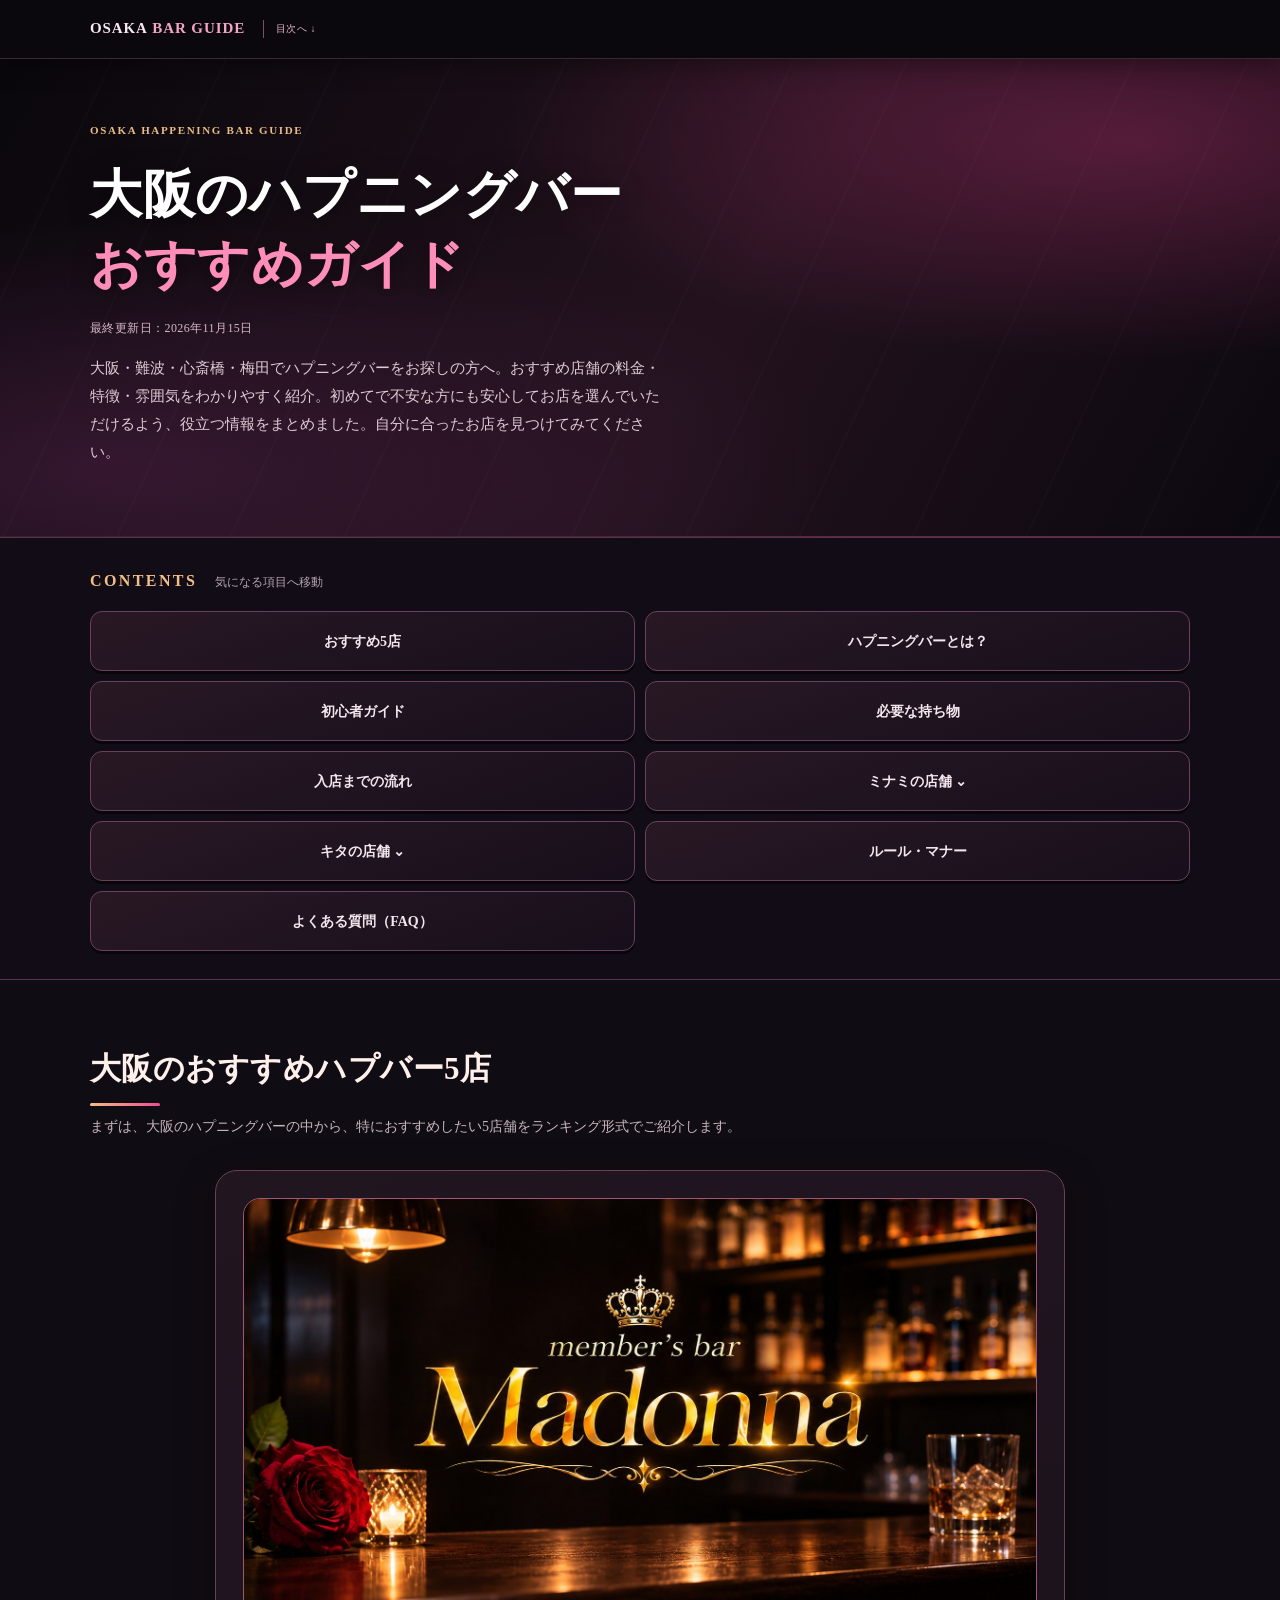
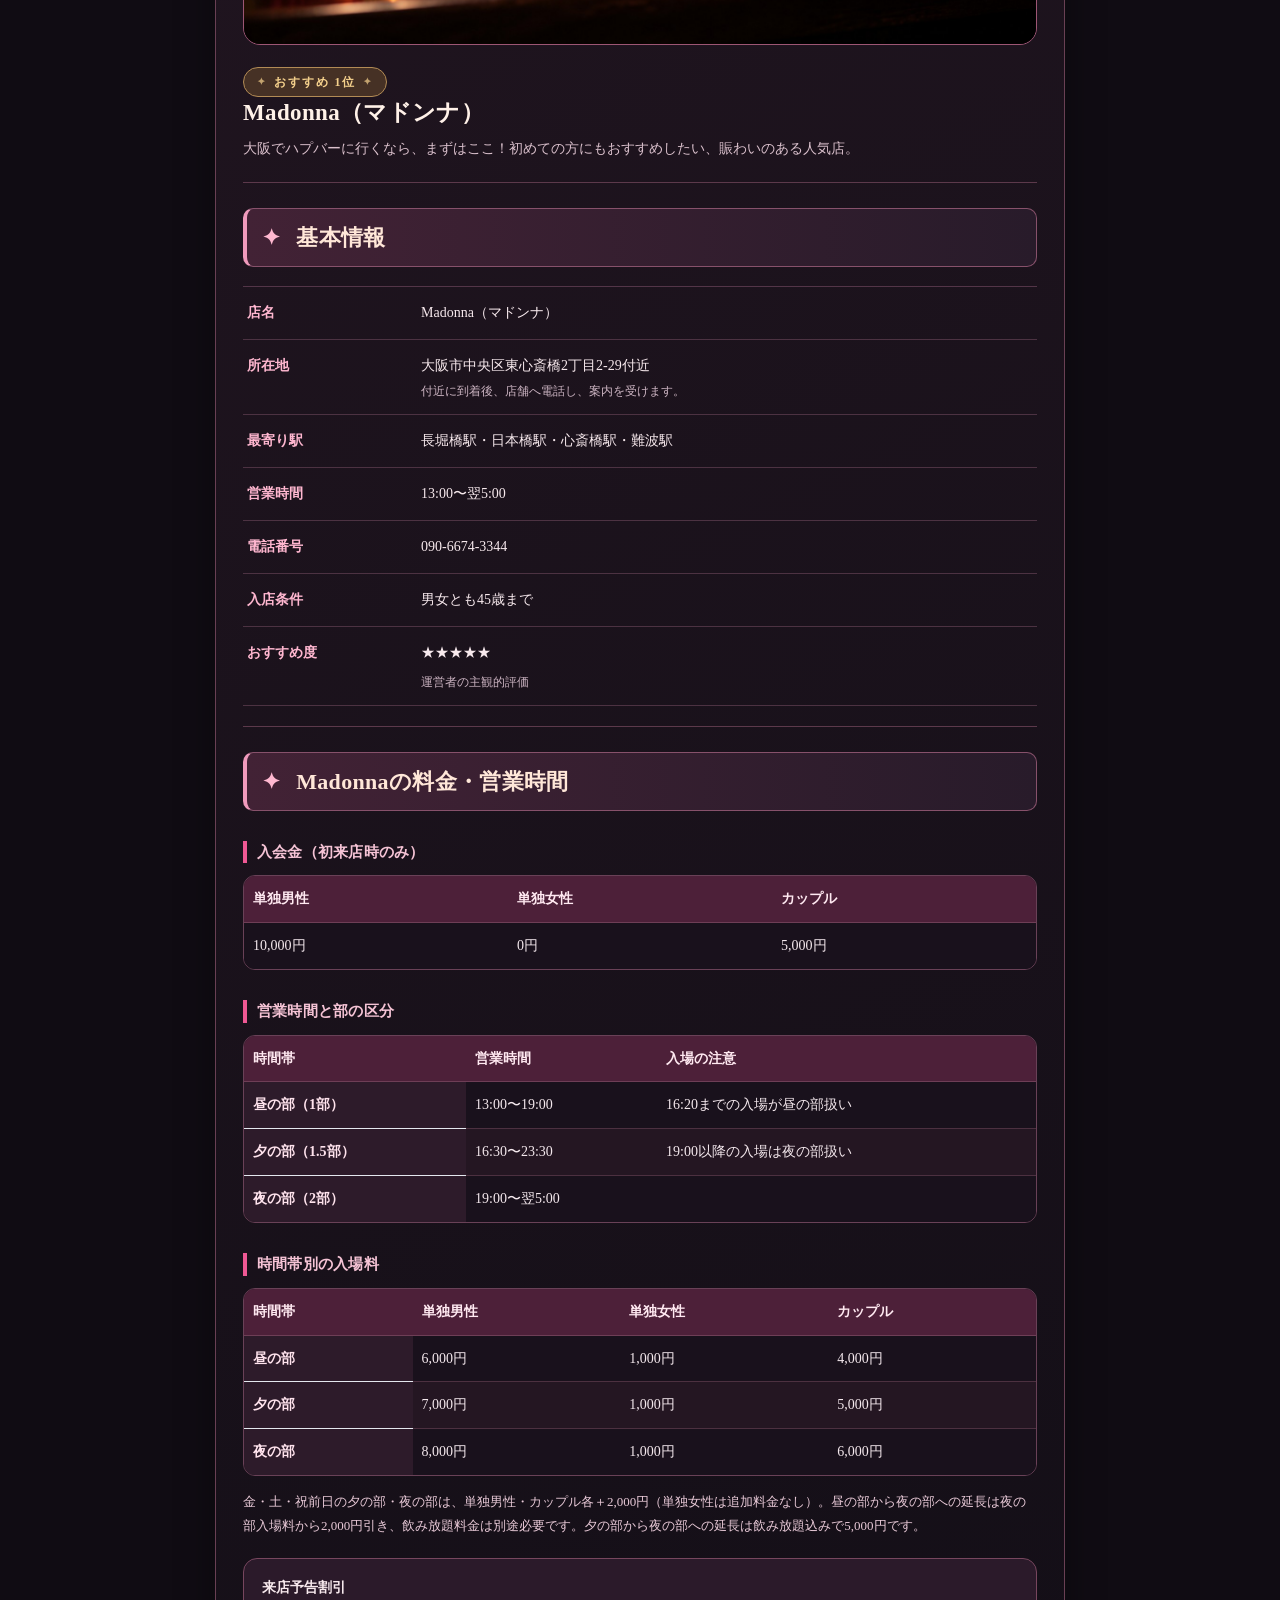
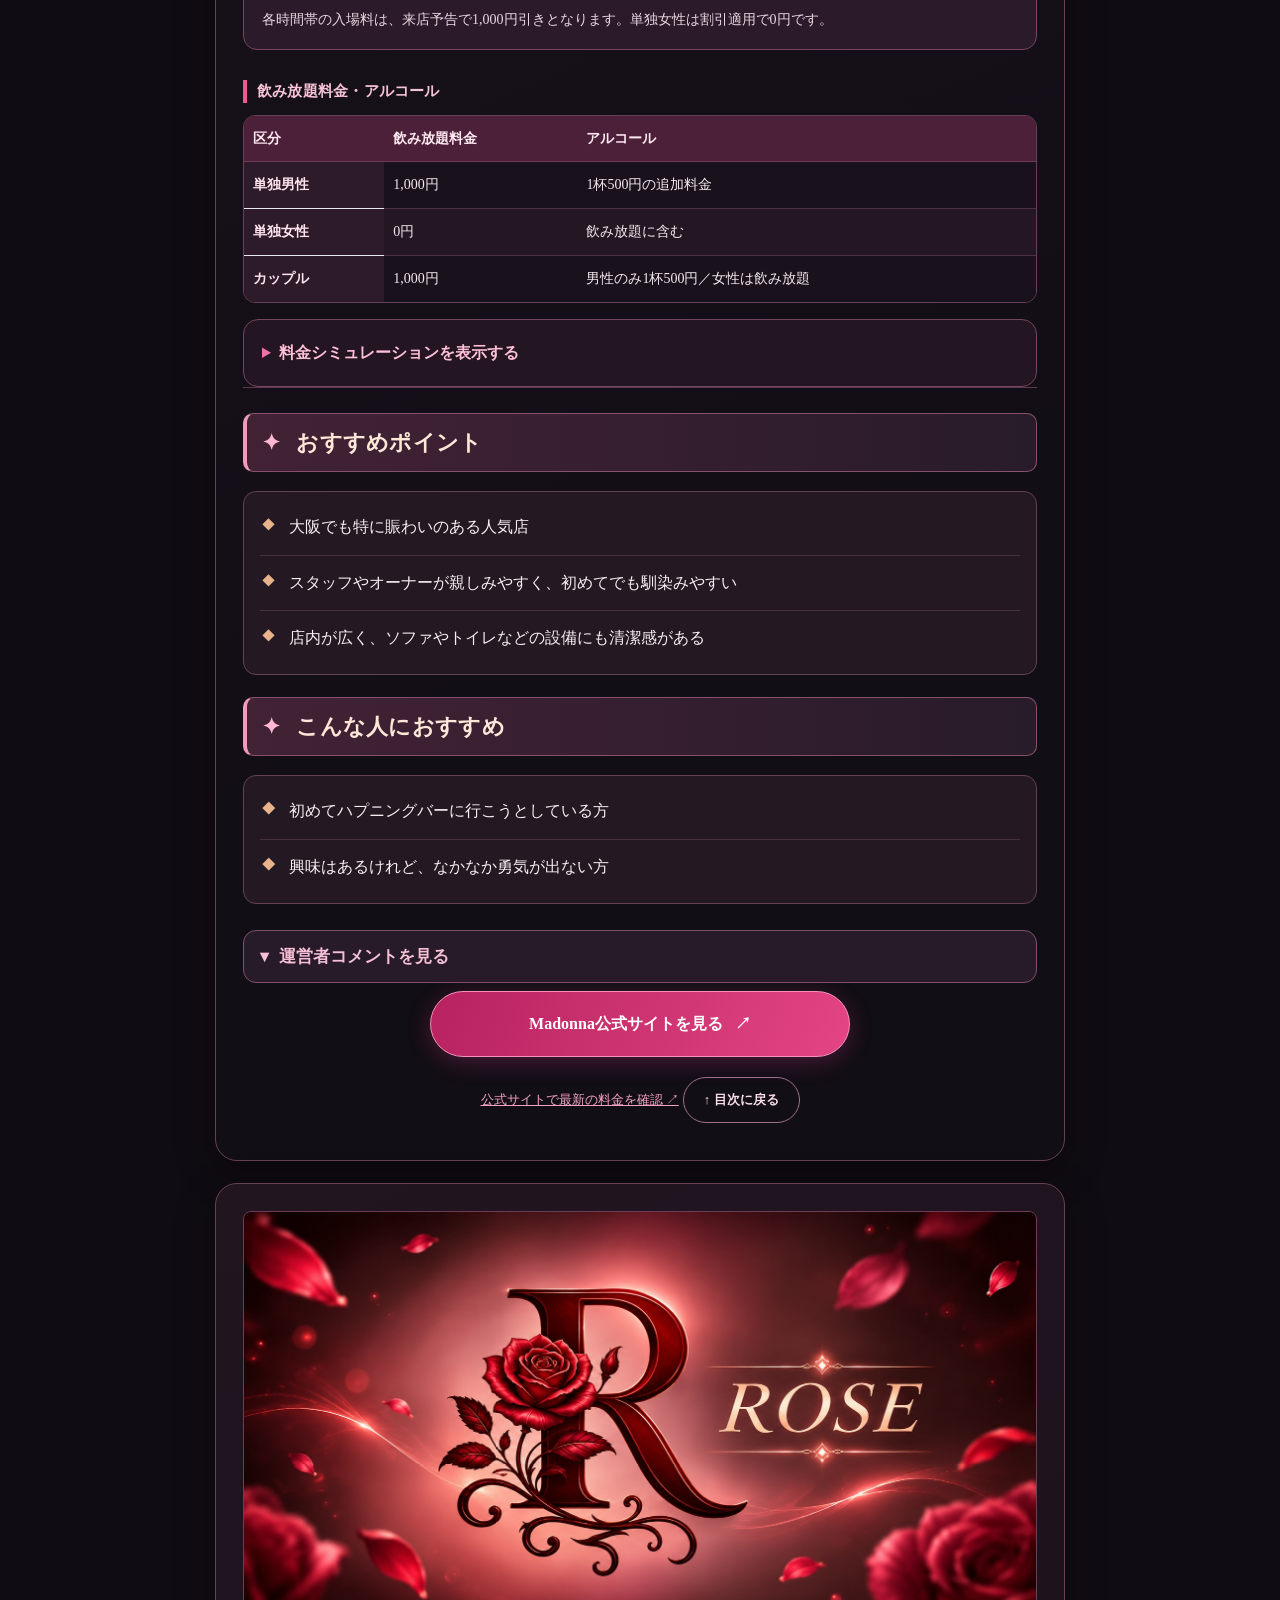
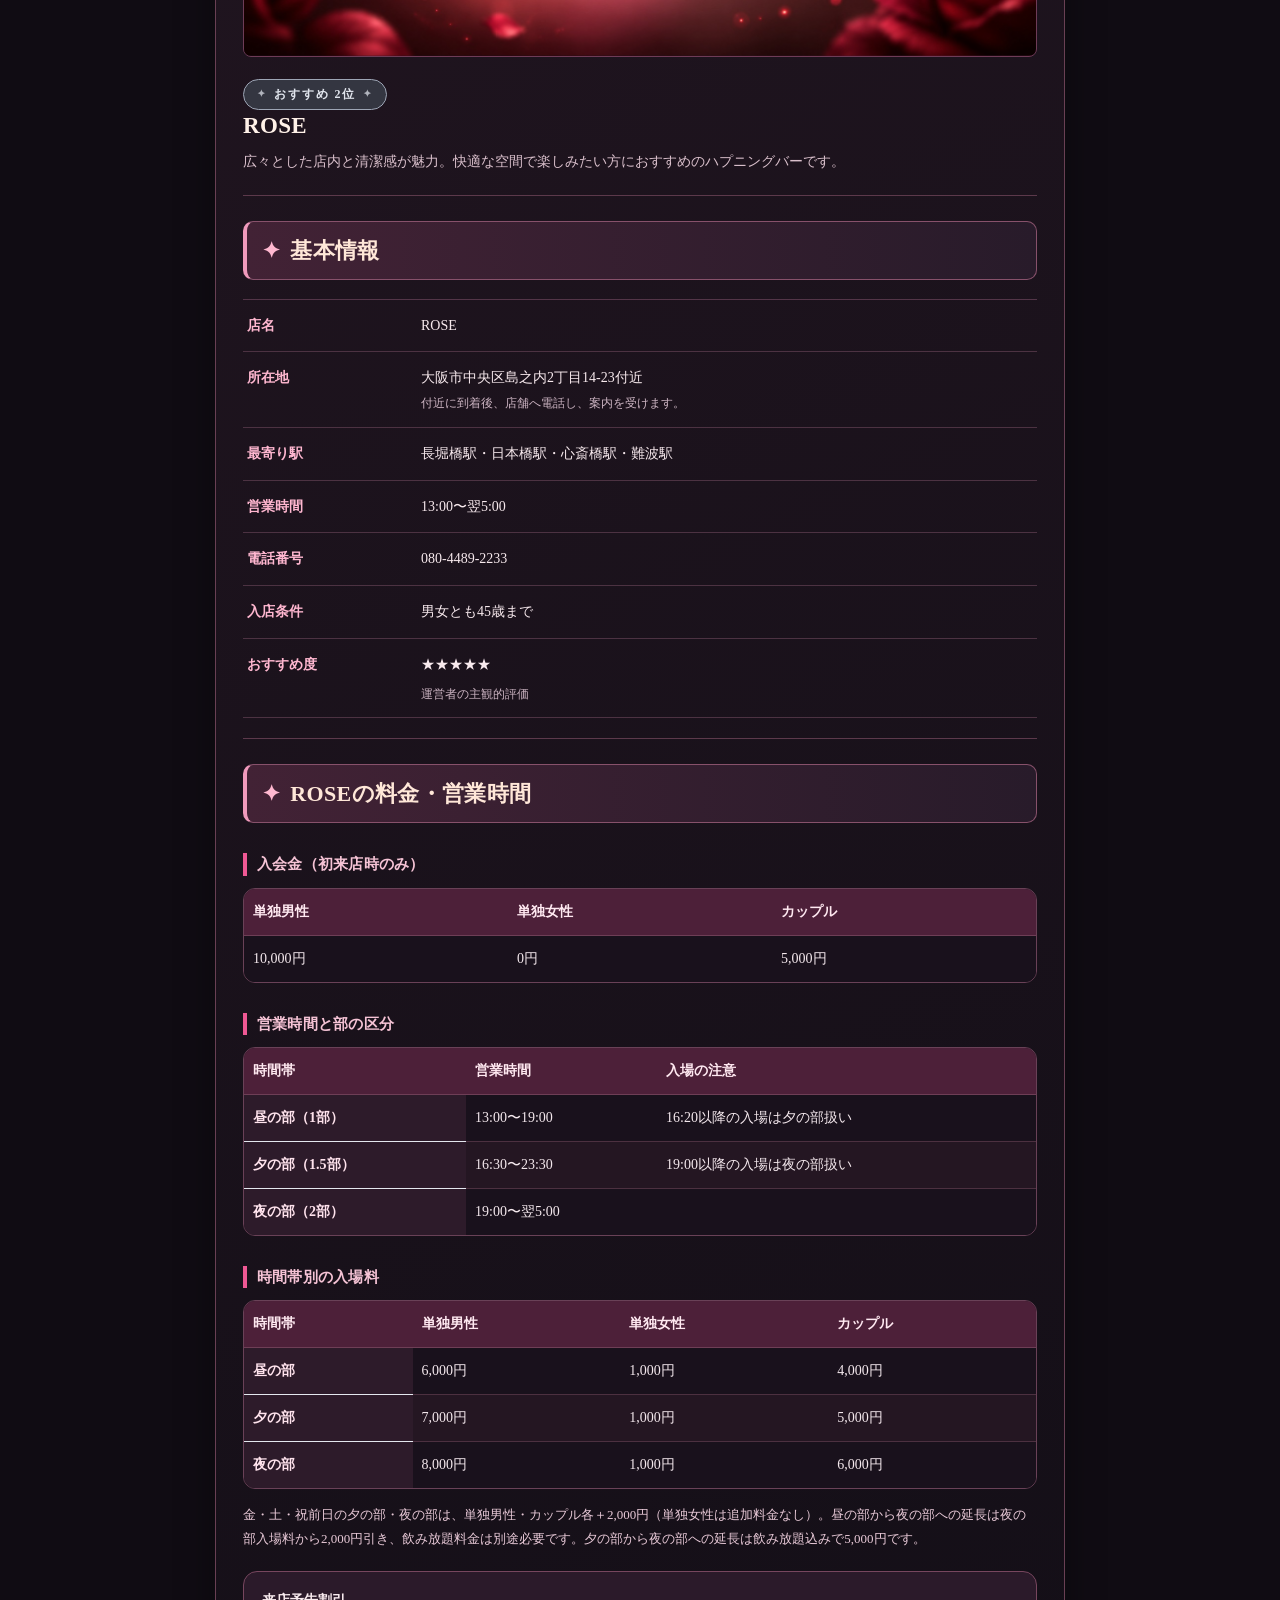
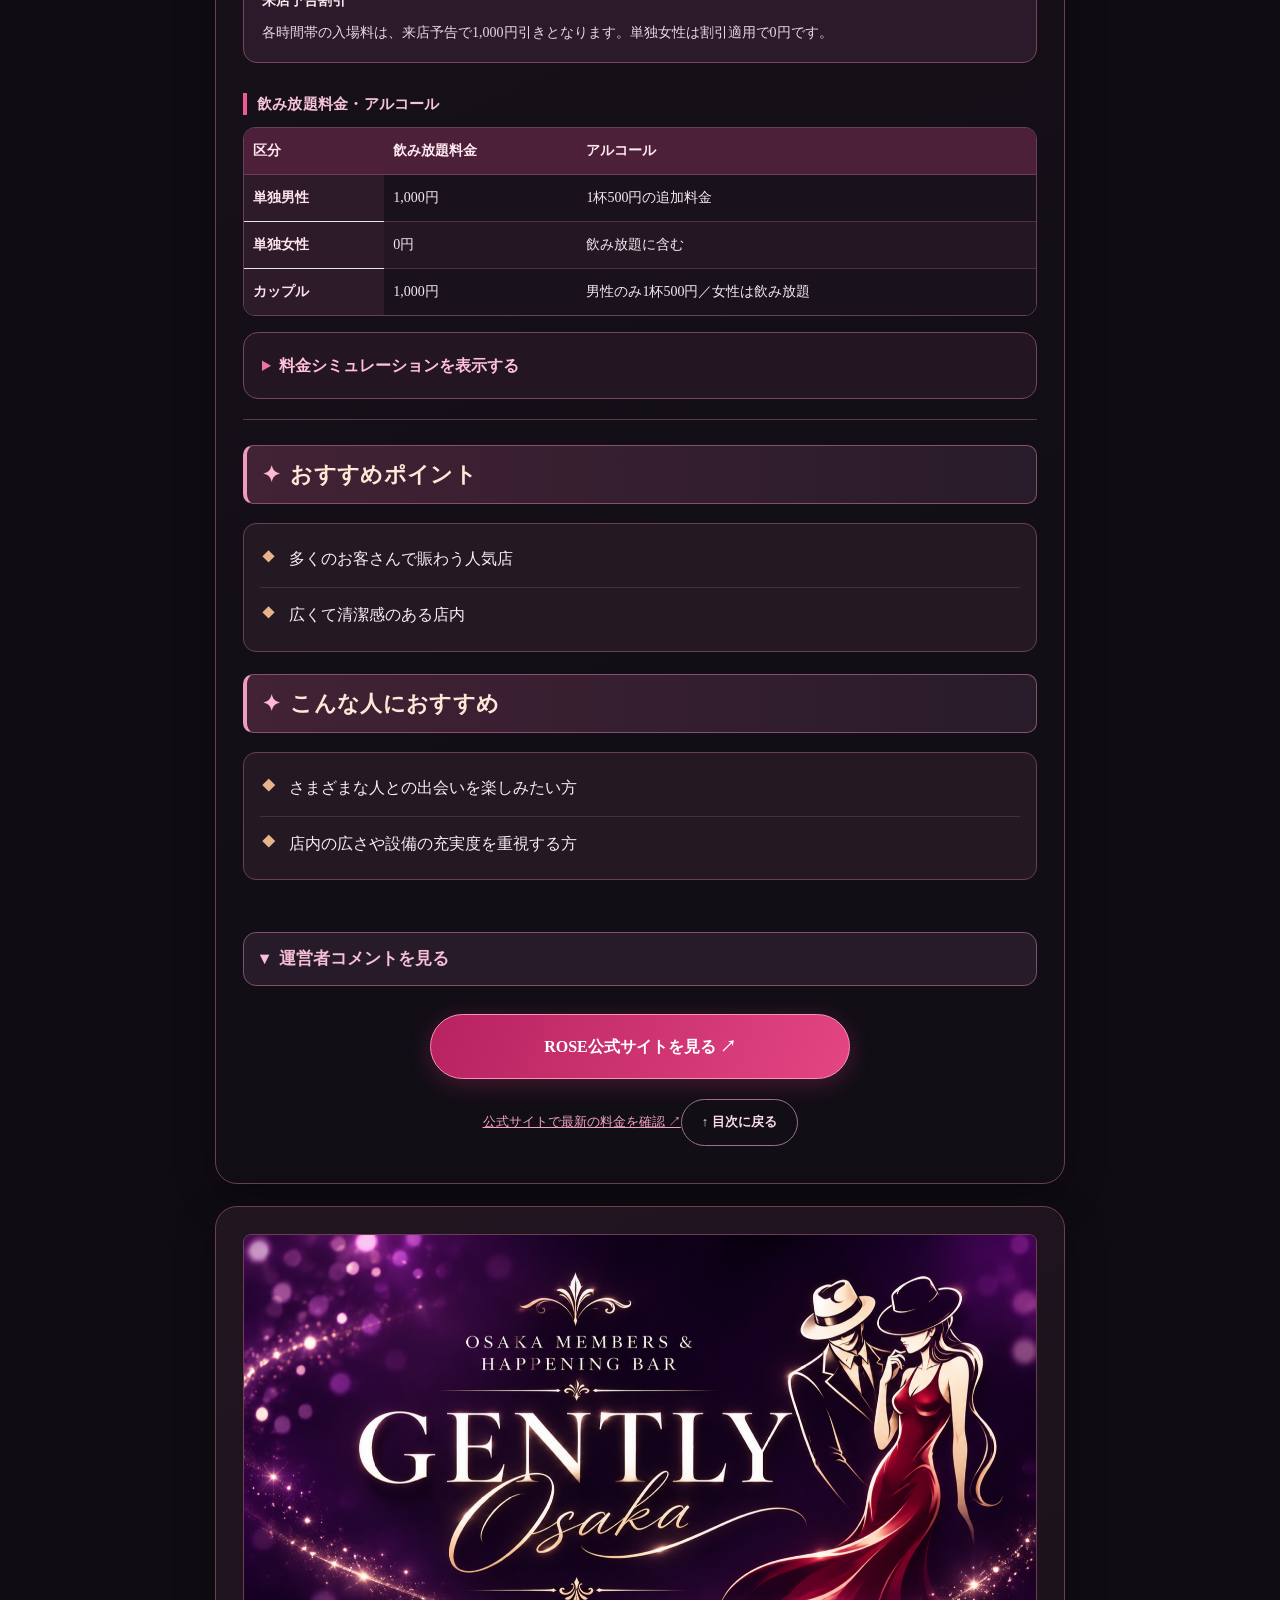
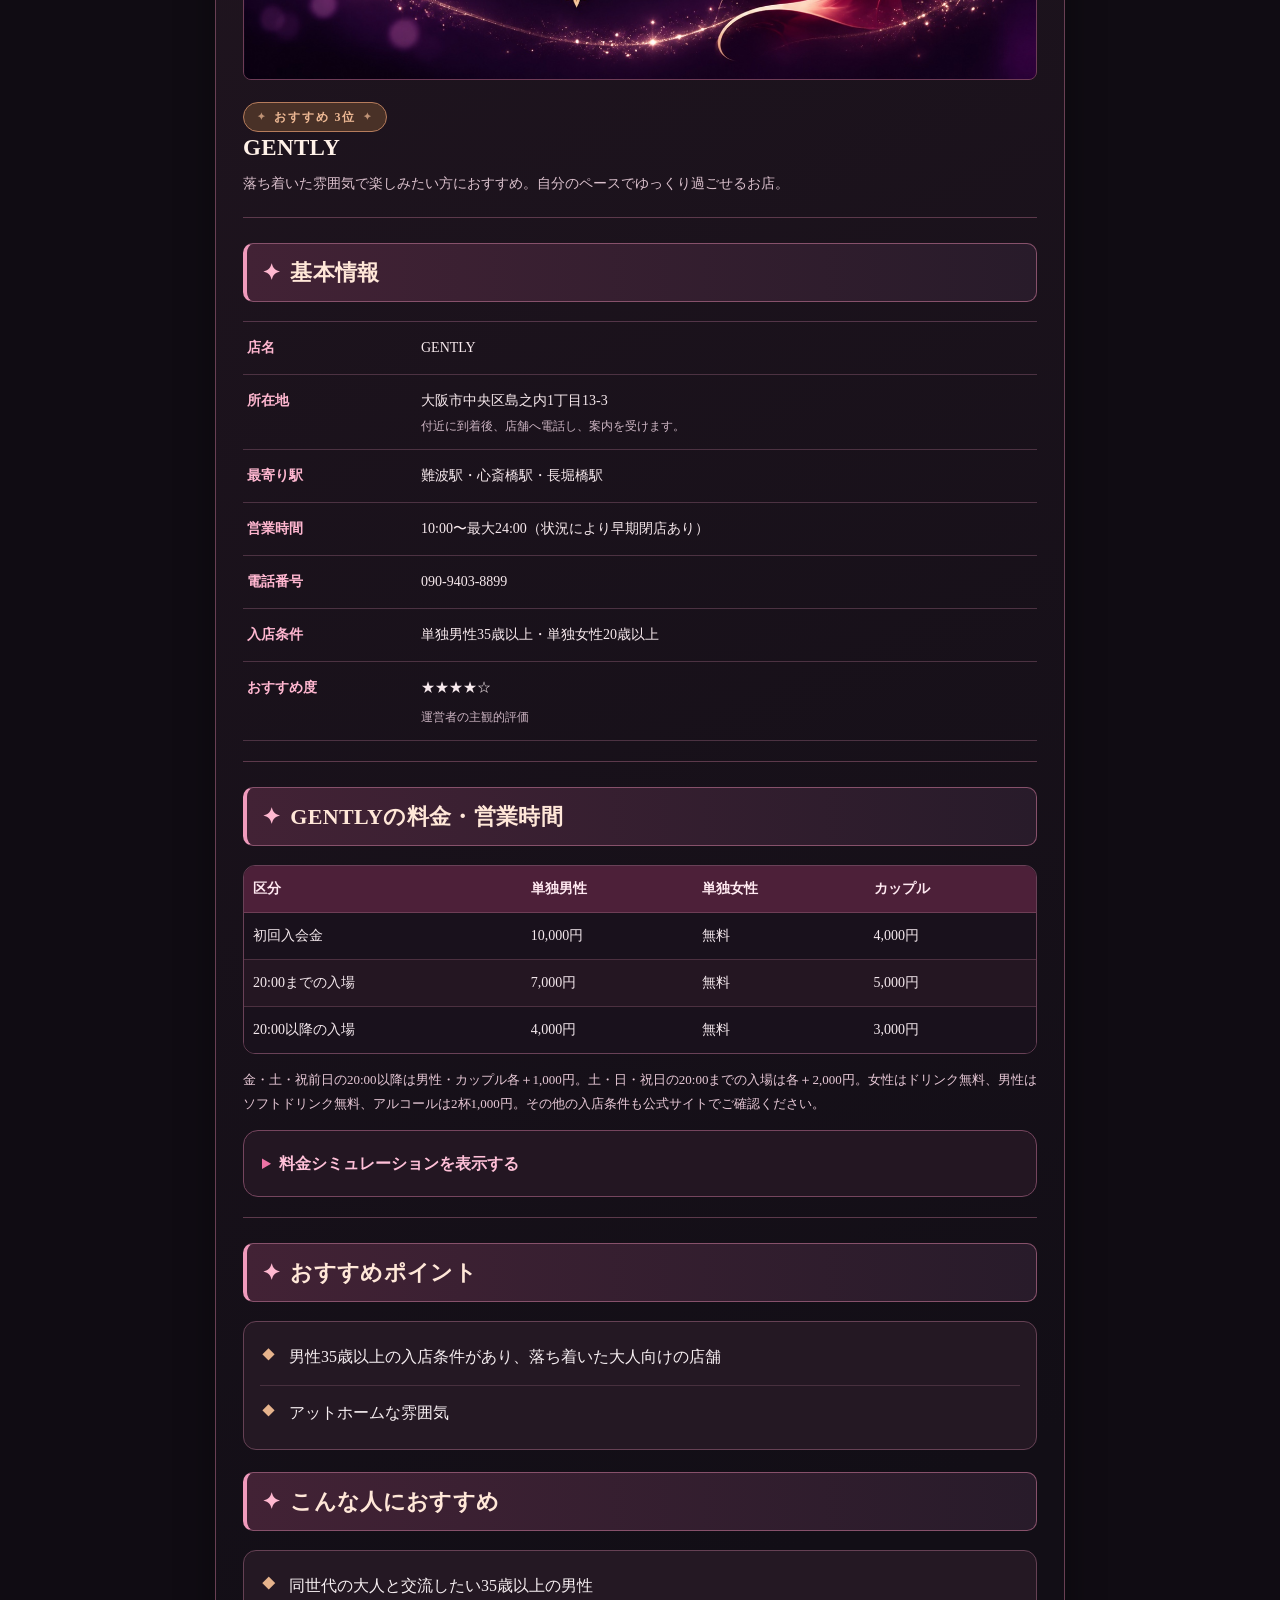
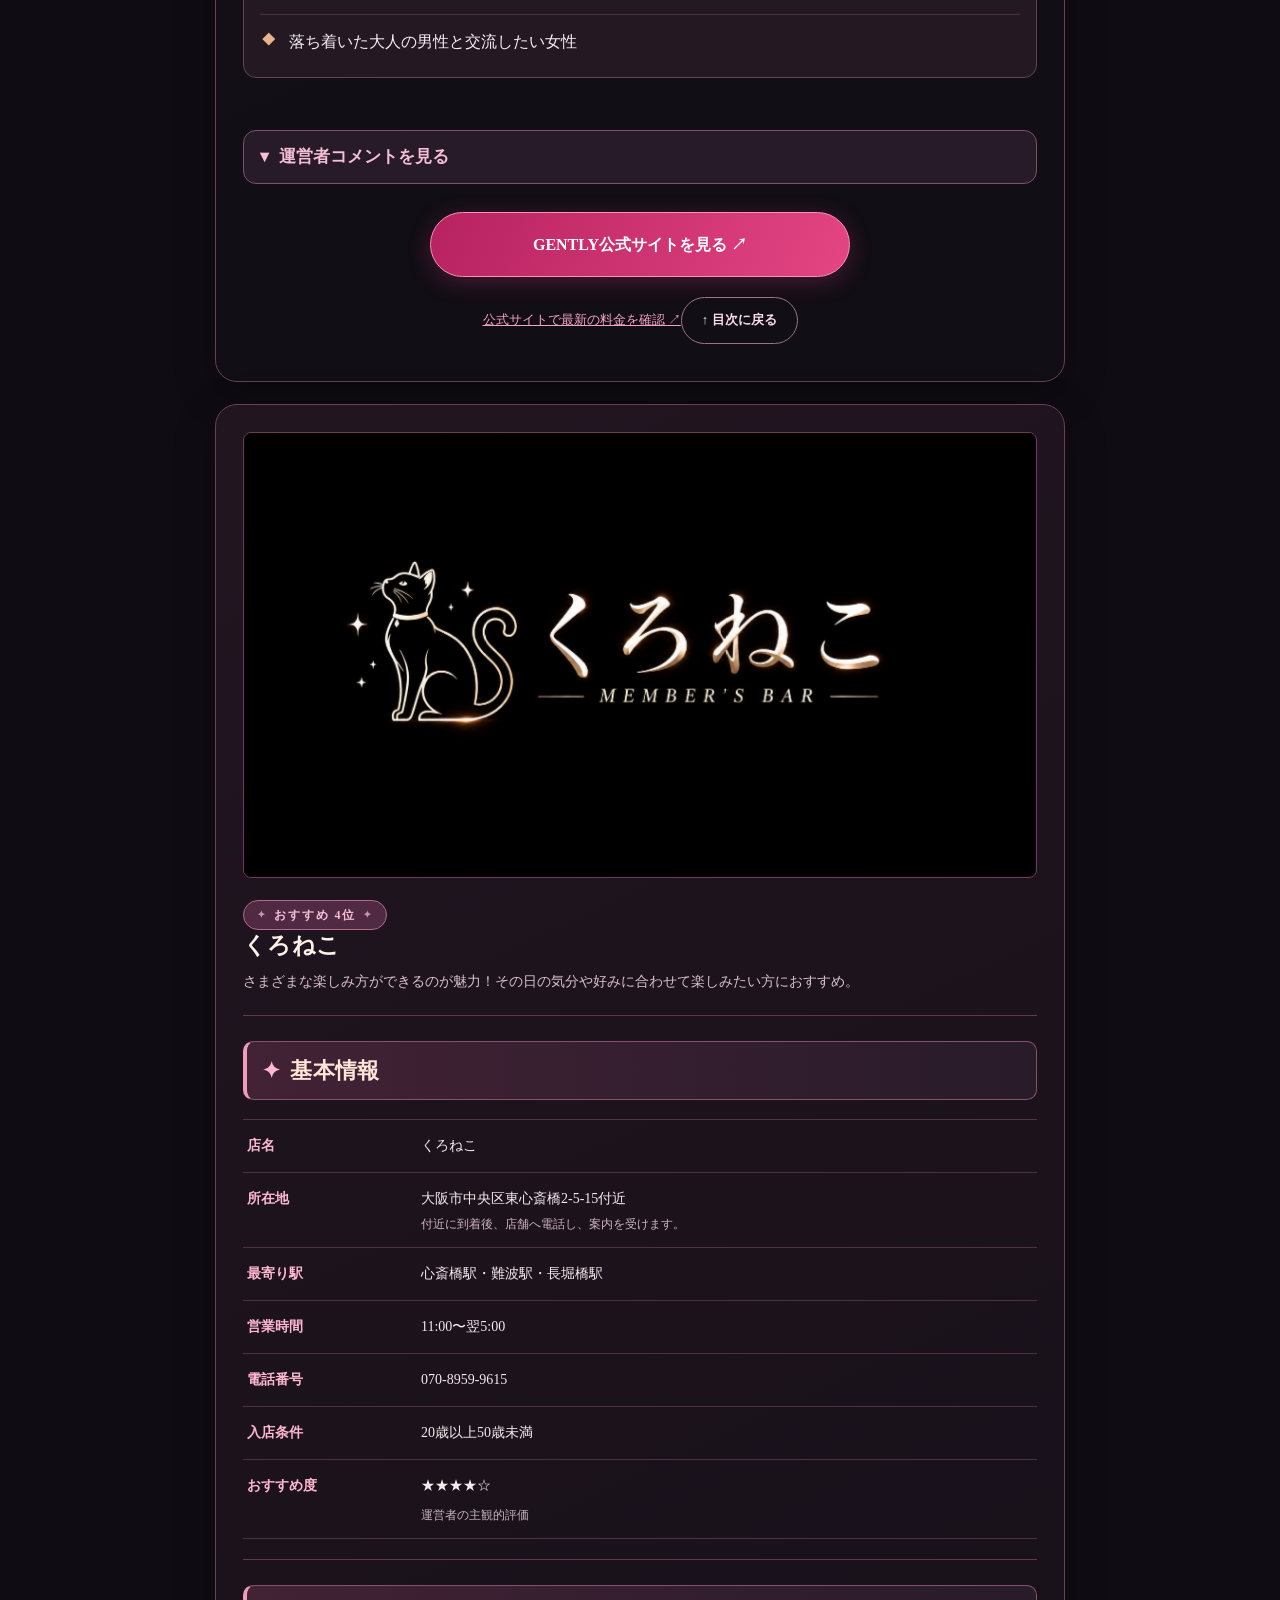
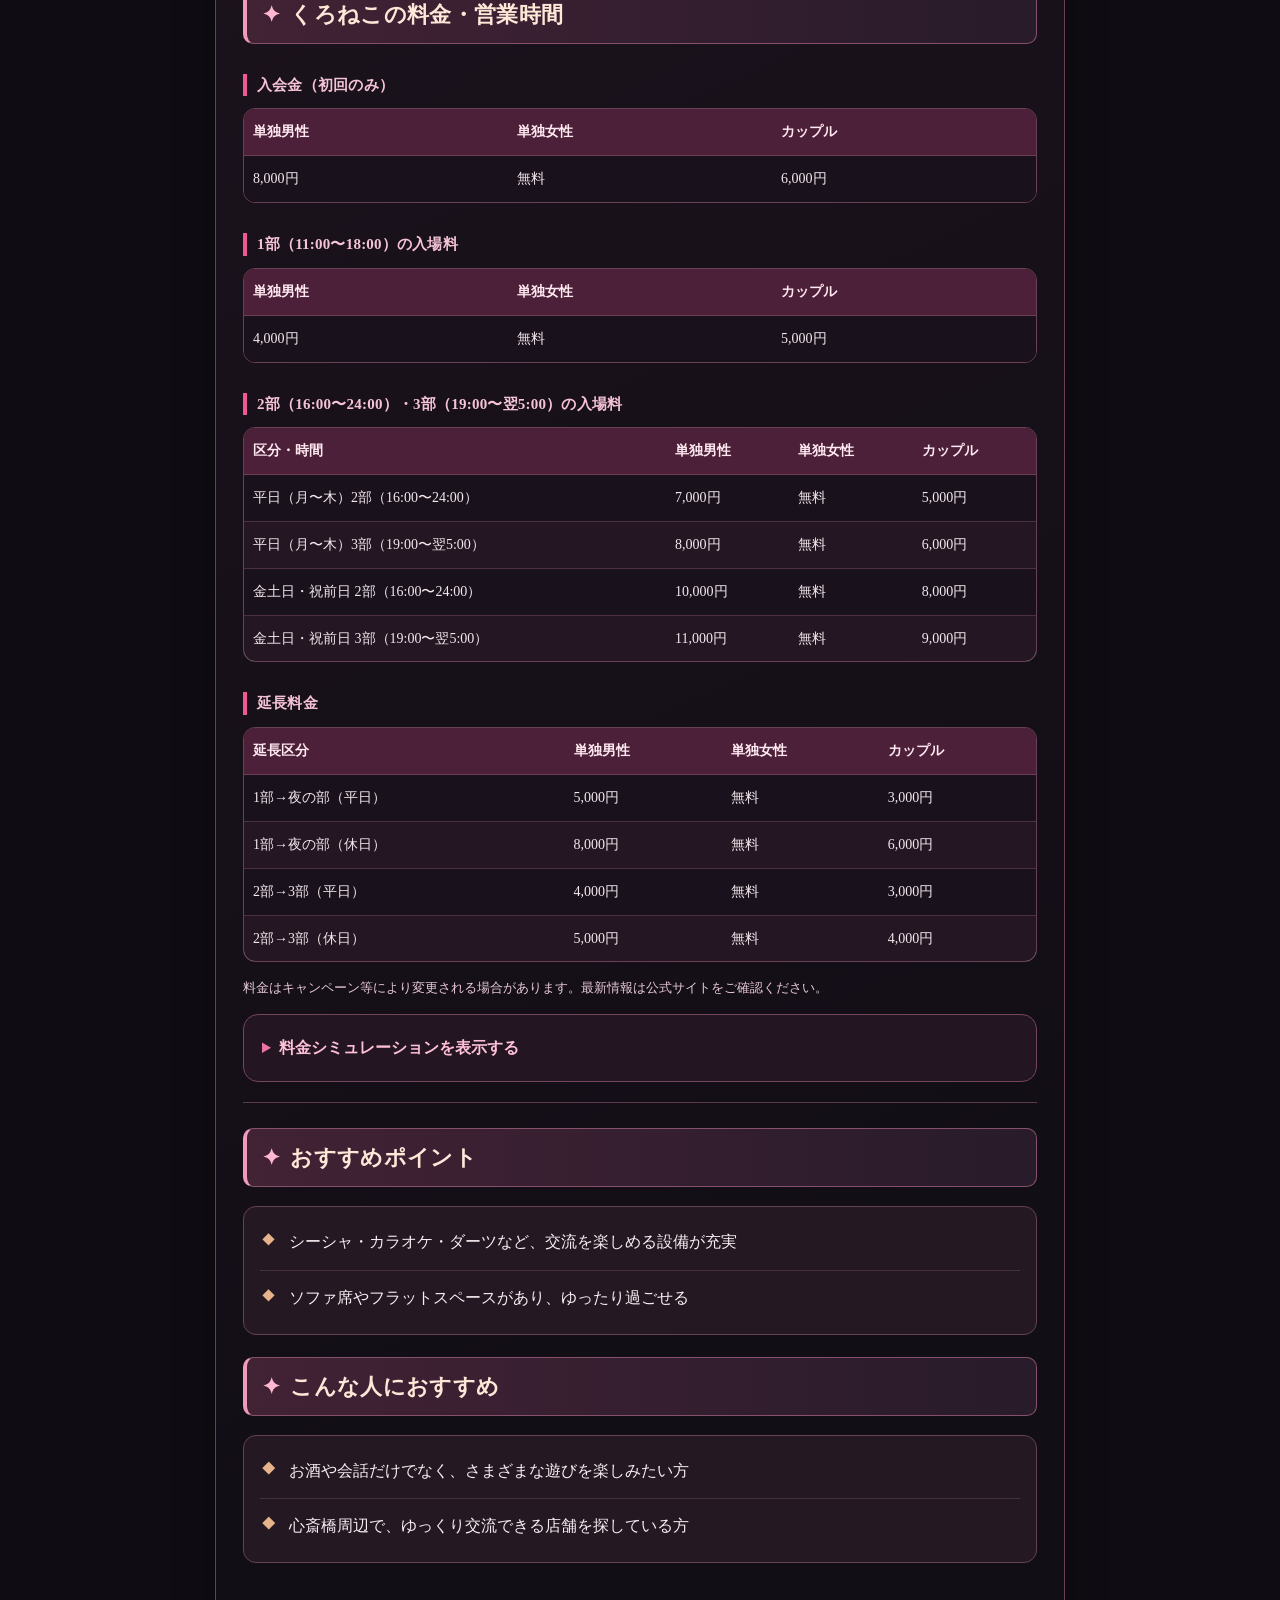
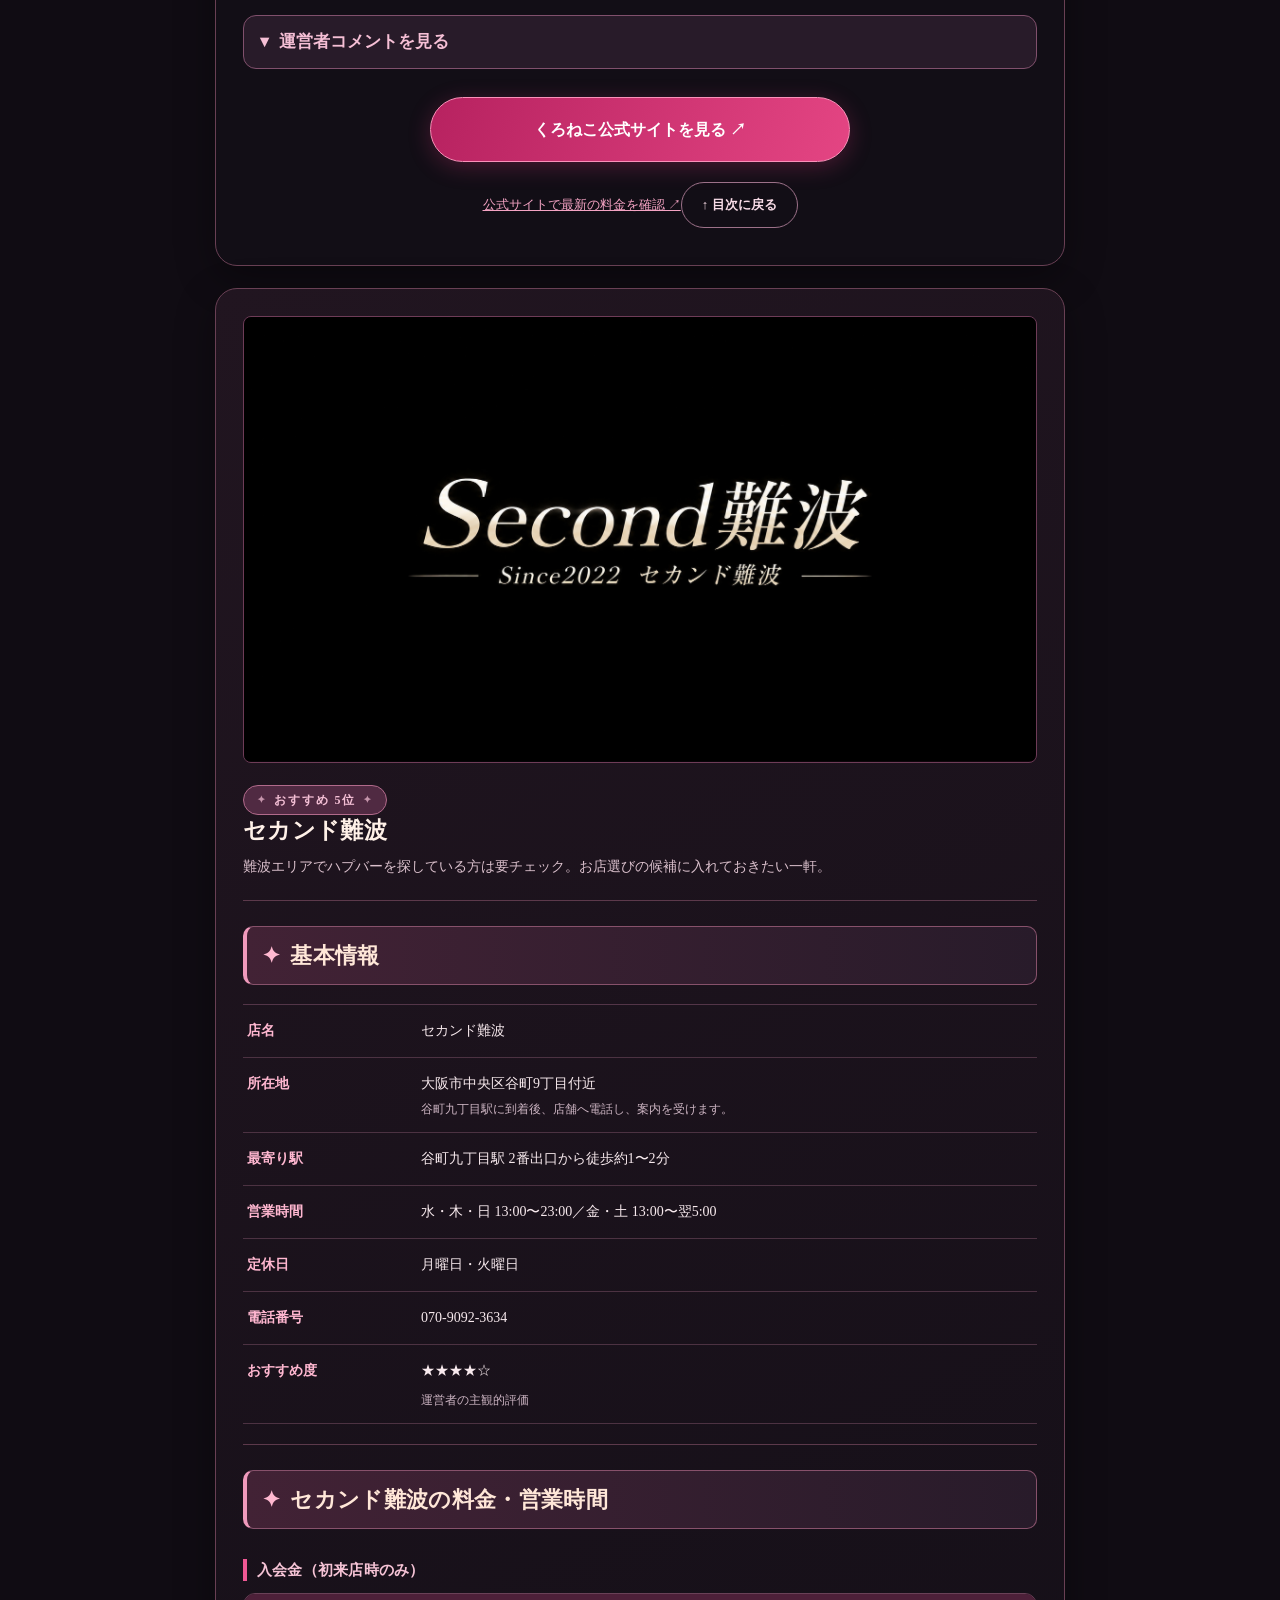
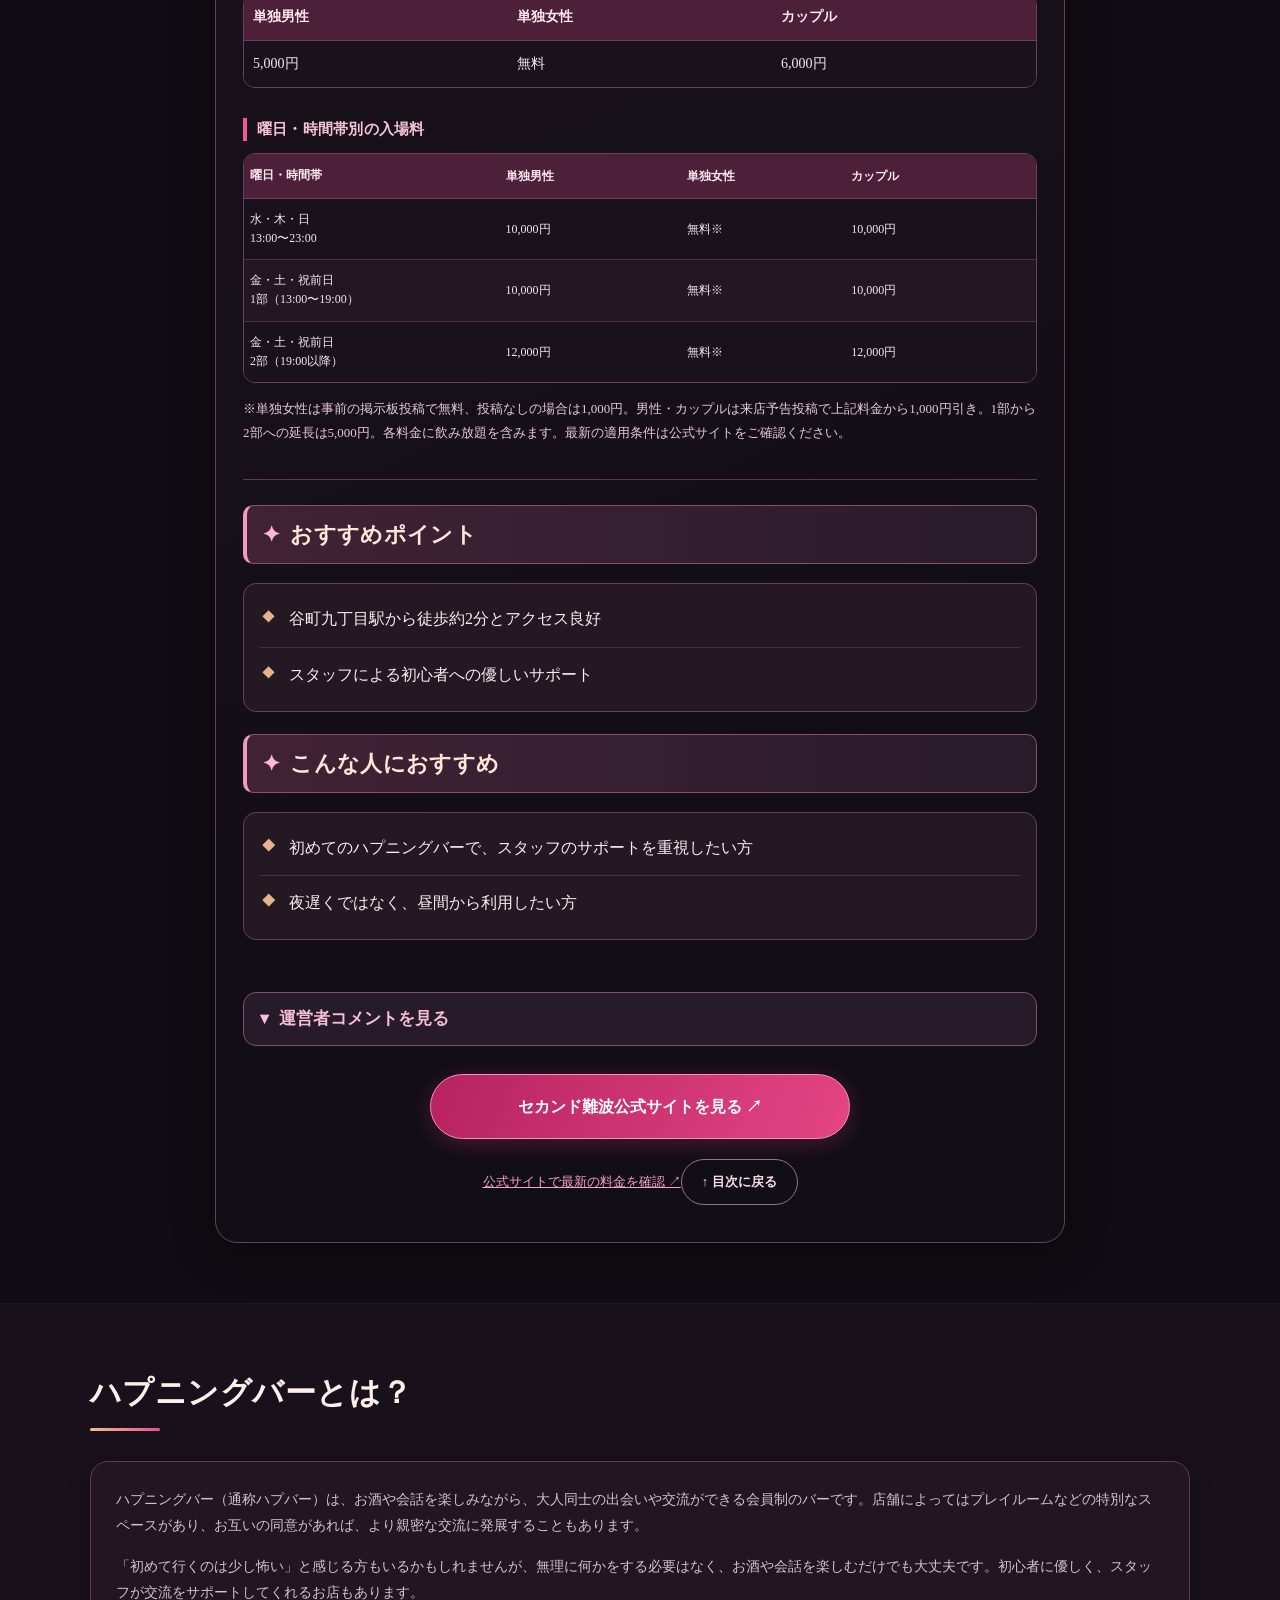
==== commit a6fb9cec: "Add files via upload" ====
--- a/index.html
+++ b/index.html
@@ -15,7 +15,7 @@
   "@graph": [
     {
       "@type": "WebPage",
-      "dateModified": "2026-11-07",
+      "dateModified": "2026-11-15",
       "name": "大阪のハプニングバーおすすめ5店｜難波・心斎橋・梅田の料金・営業時間",
       "description": "大阪のハプニングバーおすすめ5店を紹介。Madonna・ROSE・GENTLY・くろねこ・セカンド難波の公式サイト、料金・営業時間の確認方法を掲載。難波・心斎橋・梅田の店舗情報や初心者向けの入店手順・持ち物も解説します。",
       "inLanguage": "ja"
@@ -83,7 +83,7 @@
         おすすめガイド
        </em>
 </h1>
-<p class="site-updated"><time datetime="2026-11-07">最終更新日：2026年11月7日</time></p>
+<p class="site-updated"><time datetime="2026-11-15">最終更新日：2026年11月15日</time></p>
 <p>
        大阪・難波・心斎橋・梅田でハプニングバーをお探しの方へ。おすすめ店舗の料金・特徴・雰囲気をわかりやすく紹介。初めてで不安な方にも安心してお店を選んでいただけるよう、役立つ情報をまとめました。自分に合ったお店を見つけてみてください。
       </p>
@@ -1475,7 +1475,7 @@
 <div><dt>店名</dt><dd>ESZ（エス）</dd></div>
 <div><dt>所在地</dt><dd>大阪府大阪市中央区島之内2-17-10<small class="address-note">ローソン前に到着したら電話でスタッフの案内を受けてください。</small></dd></div>
 <div><dt>電話番号</dt><dd><a href="tel:07094596180">070-9459-6180</a></dd></div>
-<div><dt>営業時間</dt><dd>12:00〜LAST<small class="address-note">各部の時間帯は下記料金表を参照</small></dd></div>
+<div><dt>営業時間</dt><dd>12:00〜翌5:00<small class="address-note">各部の時間帯は下記料金表を参照</small></dd></div>
 <div><dt>定休日</dt><dd>なし（年中無休）</dd></div>
 <div><dt>入店条件</dt><dd>20歳以上。顔写真付き身分証明書と保険証の2点が必要。清潔感のある服装で来店し、泥酔状態での入店は不可。</dd></div>
 </dl></section>
@@ -1502,7 +1502,7 @@
 <div><dt>店名</dt><dd>CROSS OWL（クロスアウル）</dd></div>
 <div><dt>所在地</dt><dd>大阪府大阪市中央区心斎橋筋2-2-10 新日本三ツ寺ビル4階</dd></div>
 <div><dt>電話番号</dt><dd><a href="tel:0665637788">06-6563-7788</a></dd></div>
-<div><dt>営業時間</dt><dd>12:00〜LAST<small class="address-note">時間帯別の入場料は下記参照</small></dd></div>
+<div><dt>営業時間</dt><dd>12:00〜翌5:00<small class="address-note">時間帯別の入場料は下記参照</small></dd></div>
 <div><dt>定休日</dt><dd>要確認（公式サイトでご確認ください）</dd></div>
 <div><dt>入店条件</dt><dd>20歳以上。暴力団関係者・反社会的勢力関係者の入店不可。</dd></div>
 </dl></section>
